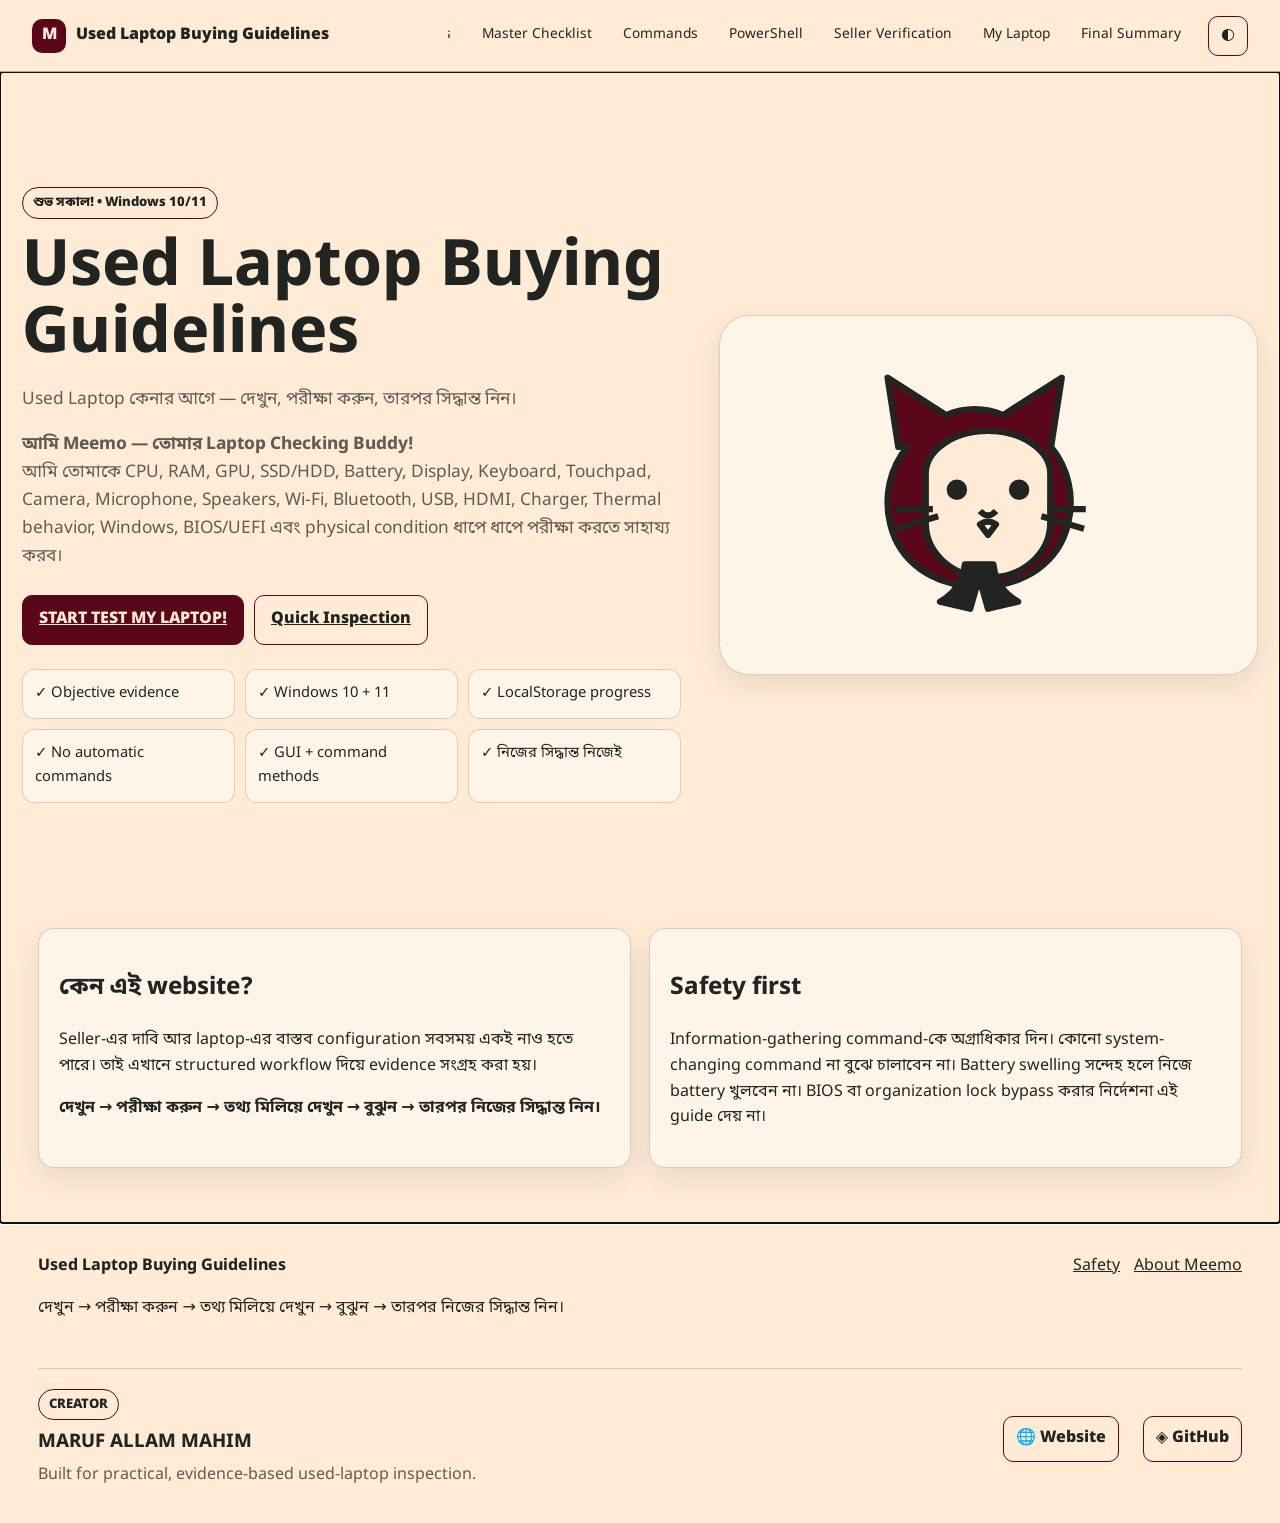
==== index.html @ d4f8007f "Add files via upload" ====
<!doctype html>
<html lang="bn">
<head>
  <meta charset="utf-8">
  <meta name="viewport" content="width=device-width, initial-scale=1, viewport-fit=cover">
  <meta name="theme-color" content="#5A0719">
  <title>Used Laptop Buying Guidelines | Windows 10/11 Inspection Guide</title>
  <meta name="description" content="A complete interactive Windows 10/11 used laptop inspection checklist covering CPU, RAM, SSD, battery, display, keyboard, ports, BIOS, Windows health, thermal behavior and more.">
  <meta property="og:title" content="Used Laptop Buying Guidelines">
  <meta property="og:description" content="Interactive Windows 10/11 laptop inspection assistant with Meemo.">
  <meta property="og:type" content="website">
  <link rel="preconnect" href="https://fonts.googleapis.com">
  <link rel="preconnect" href="https://fonts.gstatic.com" crossorigin>
  <link href="https://fonts.googleapis.com/css2?family=Noto+Sans+Bengali:wght@400;500;600;700;800&display=swap" rel="stylesheet">
  <style>

:root{--cream:#FFEBD6;--black:#222421;--burgundy:#5A0719;--cream-soft:#fff4e8;--ink-muted:rgba(34,36,33,.72);--line:rgba(34,36,33,.18);--shadow:0 12px 34px rgba(34,36,33,.10);--radius:18px;--radius-sm:12px;--space:clamp(12px,2vw,24px);--mono:"Cascadia Mono","SFMono-Regular",Consolas,monospace}*{box-sizing:border-box}html{scroll-behavior:smooth}body{margin:0;background:var(--cream);color:var(--black);font-family:"Noto Sans Bengali","Nirmala UI","Segoe UI",sans-serif;line-height:1.62}body.dark{--cream:#222421;--black:#FFEBD6;--cream-soft:#292b28;--ink-muted:rgba(255,235,214,.72);--line:rgba(255,235,214,.20);--shadow:0 12px 34px rgba(0,0,0,.28)}a{color:inherit}.site-header{position:sticky;top:0;z-index:20;display:flex;align-items:center;gap:20px;min-height:68px;padding:10px 22px;background:color-mix(in srgb,var(--cream) 94%,transparent);border-bottom:1px solid var(--line);backdrop-filter:blur(10px)}.brand{display:flex;align-items:center;gap:10px;text-decoration:none;font-weight:900;white-space:nowrap}.brand-mark{display:grid;place-items:center;width:34px;height:34px;border-radius:10px;background:var(--burgundy);color:var(--cream);font-weight:900}.desktop-nav{display:flex;gap:13px;align-items:center;overflow:auto;margin-left:auto}.desktop-nav a,.mobile-nav a{font-size:.86rem;text-decoration:none;padding:7px 9px;border-radius:9px}.desktop-nav a:hover,.mobile-nav a:hover{background:var(--cream-soft)}.header-actions{display:flex;gap:8px}.icon-btn,.btn,.status-btn{font:inherit;border:1px solid var(--burgundy);background:transparent;color:var(--black);border-radius:10px;cursor:pointer}.icon-btn{width:40px;height:40px}.btn{padding:11px 16px;font-weight:800}.btn.primary{background:var(--burgundy);color:var(--cream)}.btn.ghost{border-color:var(--line)}.btn.danger{border-color:var(--burgundy)}.mobile-only{display:none}.mobile-nav{position:fixed;top:68px;right:12px;z-index:19;width:min(310px,calc(100vw - 24px));padding:12px;background:var(--cream);border:1px solid var(--line);box-shadow:var(--shadow);border-radius:14px}.mobile-nav a{display:block}.hero{max-width:1200px;margin:auto;padding:70px 22px 45px;display:grid;grid-template-columns:1.15fr .85fr;gap:38px;align-items:center}.eyebrow{display:inline-block;border:1px solid var(--burgundy);border-radius:999px;padding:4px 10px;font-size:.82rem;font-weight:800}.hero h1{font-size:clamp(2.2rem,5vw,4.5rem);line-height:1.05;margin:16px 0}.hero p{font-size:1.08rem;color:var(--ink-muted);max-width:720px}.hero-actions{display:flex;flex-wrap:wrap;gap:10px;margin:24px 0}.feature-grid{display:grid;grid-template-columns:repeat(3,1fr);gap:10px;margin-top:24px}.feature{border:1px solid var(--line);padding:12px;border-radius:12px;background:var(--cream-soft);font-size:.92rem}.meemo-stage{min-height:360px;display:grid;place-items:center;border:1px solid var(--line);border-radius:30px;background:var(--cream-soft);box-shadow:var(--shadow);position:relative;overflow:hidden}.meemo-stage .meemo-wrap{width:min(320px,80%)}.page{max-width:1200px;margin:auto;padding:28px 22px 55px}.section-head{display:flex;justify-content:space-between;align-items:end;gap:16px;margin:25px 0 18px}.section-head h2{margin:0;font-size:clamp(1.6rem,3vw,2.4rem)}.muted{color:var(--ink-muted)}.panel{background:var(--cream-soft);border:1px solid var(--line);border-radius:var(--radius);padding:20px;box-shadow:var(--shadow)}.grid-2{display:grid;grid-template-columns:1fr 1fr;gap:18px}.grid-3{display:grid;grid-template-columns:repeat(3,1fr);gap:14px}.stat-grid{display:grid;grid-template-columns:repeat(5,1fr);gap:10px}.stat{border:1px solid var(--line);border-radius:14px;padding:13px;background:var(--cream-soft)}.stat strong{display:block;font-size:1.35rem}.progress{height:11px;border:1px solid var(--burgundy);border-radius:99px;overflow:hidden}.progress>span{display:block;height:100%;background:var(--burgundy);width:0;transition:width .25s}.toolbar{display:flex;flex-wrap:wrap;gap:10px;align-items:center}.search{flex:1;min-width:220px;padding:11px 13px;border:1px solid var(--line);border-radius:10px;background:var(--cream);color:var(--black);font:inherit}.select{padding:10px;border:1px solid var(--line);border-radius:10px;background:var(--cream);color:var(--black);font:inherit}.category{margin:18px 0;border:1px solid var(--line);border-radius:var(--radius);overflow:hidden;background:var(--cream-soft)}.category>summary{cursor:pointer;padding:17px 20px;font-weight:900;font-size:1.15rem}.test-list{display:grid;gap:12px;padding:0 12px 12px}.test-card{border:1px solid var(--line);border-radius:14px;background:var(--cream);padding:18px}.test-card h3{margin:5px 0 7px}.test-meta{display:flex;flex-wrap:wrap;gap:7px;font-size:.78rem}.pill{border:1px solid var(--line);border-radius:999px;padding:3px 8px}.why{font-weight:700}.meemo-line{display:flex;gap:12px;align-items:flex-start;border-left:4px solid var(--burgundy);padding:10px 13px;background:var(--cream-soft);border-radius:0 12px 12px 0}.meemo-mini{width:62px;flex:0 0 62px}.step-grid{display:grid;grid-template-columns:1fr 1fr;gap:12px;margin-top:14px}.subpanel{border:1px solid var(--line);border-radius:12px;padding:14px}.subpanel h4{margin:0 0 7px}.steps{padding-left:22px}.code-wrap{position:relative}.code{font-family:var(--mono);white-space:pre-wrap;overflow:auto;background:var(--black);color:var(--cream);padding:15px;border-radius:10px;min-height:45px}.copy-btn{position:absolute;right:8px;top:8px;background:var(--cream);color:var(--black);border:0;border-radius:8px;padding:6px 9px;cursor:pointer;font-weight:800}.status-row{display:flex;flex-wrap:wrap;gap:7px;margin-top:13px}.status-btn{padding:8px 10px;border-color:var(--line)}.status-btn.active{background:var(--burgundy);color:var(--cream);border-color:var(--burgundy)}.notes{width:100%;min-height:72px;margin-top:10px;padding:10px;border:1px solid var(--line);border-radius:10px;background:var(--cream);color:var(--black);font:inherit}.card-footer{display:flex;justify-content:space-between;gap:10px;align-items:center;margin-top:12px}.alert{padding:12px;border-left:4px solid var(--burgundy);background:var(--cream-soft);border-radius:8px}.command-list{display:grid;gap:14px}.command-card{position:relative}.table-wrap{overflow:auto}.claim-table{width:100%;border-collapse:collapse}.claim-table th,.claim-table td{border:1px solid var(--line);padding:9px;text-align:left}.claim-table input{width:100%;padding:8px;border:1px solid var(--line);border-radius:8px;background:var(--cream);color:var(--black);font:inherit}.timer{font-family:var(--mono);font-size:clamp(2rem,6vw,4rem);font-weight:900;text-align:center}.quick-steps{display:grid;grid-template-columns:repeat(4,1fr);gap:10px}.quick-step{border:1px solid var(--line);border-radius:12px;padding:12px}.summary-grid{display:grid;grid-template-columns:repeat(4,1fr);gap:10px}.status-box{border:1px solid var(--line);border-radius:12px;padding:12px}.report{display:none}.site-footer{border-top:1px solid var(--line);padding:25px 22px;display:flex;justify-content:space-between;gap:20px;max-width:1200px;margin:auto}.site-footer a{margin-left:14px}.sr-only{position:absolute;width:1px;height:1px;padding:0;margin:-1px;overflow:hidden;clip:rect(0,0,0,0);white-space:nowrap;border:0}dialog{background:var(--cream);color:var(--black);border:1px solid var(--line);border-radius:16px;padding:20px;max-width:420px}dialog::backdrop{background:rgba(34,36,33,.5)}@media(prefers-reduced-motion:reduce){*{scroll-behavior:auto!important;animation:none!important;transition:none!important}}

.meemo-stage img{display:block;width:100%;animation:meemo-float 3.6s ease-in-out infinite}@keyframes meemo-float{0%,100%{transform:translateY(0)}50%{transform:translateY(-7px)}}.meemo-stage:focus-within img{animation:meemo-pulse .8s ease-in-out infinite alternate}@keyframes meemo-pulse{from{transform:scale(1)}to{transform:scale(1.035)}}


/* ===== merged responsive.css ===== */
@media(max-width:1050px){.desktop-nav{display:none}.mobile-only{display:block}.hero{grid-template-columns:1fr}.stat-grid{grid-template-columns:repeat(3,1fr)}.summary-grid{grid-template-columns:repeat(2,1fr)}}
@media(max-width:760px){.site-header{padding:9px 12px}.brand span:last-child{max-width:190px;white-space:normal;line-height:1.15}.hero{padding:42px 14px 28px}.page{padding:18px 14px 40px}.feature-grid,.grid-2,.grid-3,.step-grid{grid-template-columns:1fr}.stat-grid{grid-template-columns:repeat(2,1fr)}.quick-steps{grid-template-columns:1fr 1fr}.section-head{align-items:flex-start;flex-direction:column}.card-footer{align-items:stretch;flex-direction:column}.btn{min-height:44px}.test-card{padding:14px}.meemo-stage{min-height:280px}.site-footer{padding:20px 14px;flex-direction:column}.site-footer a{margin-left:0;margin-right:14px}.hero h1{font-size:2.35rem}}
@media(max-width:430px){.stat-grid,.summary-grid,.quick-steps{grid-template-columns:1fr}.hero-actions .btn{width:100%}.toolbar{align-items:stretch}.search{min-width:100%}}
@media print{.site-header,.mobile-nav,.hero-actions,.toolbar,.status-row,.notes,.site-footer,.copy-btn,.btn{display:none!important}.page{max-width:none;padding:0}.panel,.test-card{box-shadow:none}.report{display:block}}


/* Robustness additions — palette remains Cream / Black / Burgundy only */
:root{
  --cream:#FFEBD6;
  --black:#222421;
  --burgundy:#5A0719;
  --border:rgba(34,36,33,.18);
  --surface:var(--cream);
  --text:var(--black);
  --muted:rgba(34,36,33,.70);
  --shadow:0 10px 30px rgba(34,36,33,.10);
  --radius:16px;
}
body.dark{
  --surface:#222421;
  --text:#FFEBD6;
  --muted:rgba(255,235,214,.72);
  --border:rgba(255,235,214,.18);
  --shadow:0 10px 30px rgba(0,0,0,.30);
}
html{scroll-behavior:smooth}
body{font-family:"Noto Sans Bengali","Noto Sans",system-ui,sans-serif}
code,pre,.code{font-family:"JetBrains Mono","Cascadia Code","Consolas",monospace}
button,a,input,select,textarea{font:inherit}
button,a{touch-action:manipulation}
button:focus-visible,a:focus-visible,input:focus-visible,select:focus-visible,textarea:focus-visible{
  outline:3px solid var(--burgundy);outline-offset:2px;
}
.code{white-space:pre-wrap;overflow:auto}
.code-wrap{position:relative}
.copy-btn{min-height:40px}
.test-card .meemo-line img,.meemo-mini img{max-width:84px;height:auto}
@media (prefers-reduced-motion:reduce){
  *,*::before,*::after{animation-duration:.01ms!important;animation-iteration-count:1!important;scroll-behavior:auto!important;transition-duration:.01ms!important}
}
@media print{
  .site-header,.mobile-nav,.hero-actions,.toolbar,.status-row,.copy-btn,.next-test,.site-footer,#themeBtn,#menuBtn{display:none!important}
  body,body.dark{background:#fff!important;color:#000!important}
  .page,.panel,.test-card{box-shadow:none!important;border-color:#777!important}
}



/* ===== Final UX / desktop hardening ===== */
:root{
  --content-max:1320px;
  --header-h:72px;
}
.site-header{
  min-height:var(--header-h);
  width:100%;
  padding:10px clamp(14px,2.5vw,34px);
  gap:clamp(10px,1.4vw,24px);
  position:sticky;
  top:0;
  z-index:1000;
  isolation:isolate;
}
.site-header::after{
  content:"";
  position:absolute;
  left:0;right:0;bottom:-1px;height:1px;
  background:var(--line);
  pointer-events:none;
}
.brand{flex:0 0 auto}
.header-actions{flex:0 0 auto}
.desktop-nav{
  flex:1 1 auto;
  min-width:0;
  justify-content:flex-end;
  scrollbar-width:none;
  overscroll-behavior-inline:contain;
}
.desktop-nav::-webkit-scrollbar{display:none}
.desktop-nav a{white-space:nowrap}
.hero,.page,.site-footer{max-width:var(--content-max)}
.hero{min-height:calc(100vh - var(--header-h));padding-top:clamp(46px,7vh,90px)}
.page{padding-left:clamp(18px,3vw,38px);padding-right:clamp(18px,3vw,38px)}
.meemo-stage .meemo-wrap{animation:meemo-float-js 4.2s ease-in-out infinite}
.meemo-stage img,.meemo-mini img{display:block;max-width:100%}
@keyframes meemo-float-js{0%,100%{transform:translate3d(0,0,0)}50%{transform:translate3d(0,-8px,0)}}
.js-reveal{
  opacity:0;
  transform:translate3d(0,14px,0);
  transition:opacity .42s ease,transform .42s ease;
  transition-delay:var(--reveal-delay,0ms);
}
.js-reveal.is-visible{opacity:1;transform:none}
.route-enter{animation:route-enter .34s ease both}
@keyframes route-enter{from{opacity:.35;transform:translateY(8px)}to{opacity:1;transform:none}}
.btn,.icon-btn,.status-btn,.copy-btn,.desktop-nav a,.mobile-nav a{
  transition:transform .18s ease,background-color .18s ease,border-color .18s ease,opacity .18s ease;
}
.btn:hover,.icon-btn:hover,.status-btn:hover,.copy-btn:hover{transform:translateY(-1px)}
.btn:active,.icon-btn:active,.status-btn:active,.copy-btn:active{transform:translateY(0) scale(.98)}
.is-feedback{animation:feedback-pop .28s ease}
@keyframes feedback-pop{50%{transform:scale(1.06)}}
.focus-pulse{animation:focus-pulse .9s ease}
@keyframes focus-pulse{0%,100%{box-shadow:var(--shadow)}50%{box-shadow:0 0 0 4px var(--burgundy),var(--shadow)}}
.progress>span{transition:width .7s cubic-bezier(.22,1,.36,1)}
.test-card[hidden],.category[hidden]{display:none!important}
.category>summary{position:sticky;top:var(--header-h);z-index:5;background:var(--cream-soft)}
.code{font-size:.9rem;line-height:1.5}
.copy-btn{z-index:2}
.site-footer{
  width:100%;
  padding:30px clamp(18px,3vw,38px) 34px;
  flex-wrap:wrap;
}
.creator-card{
  width:100%;
  margin-top:10px;
  padding-top:20px;
  border-top:1px solid var(--line);
  display:flex;
  justify-content:space-between;
  align-items:center;
  gap:18px;
  flex-wrap:wrap;
}
.creator-links{display:flex;gap:10px;flex-wrap:wrap}
.creator-links a{
  display:inline-flex;
  align-items:center;
  gap:7px;
  padding:9px 12px;
  border:1px solid var(--burgundy);
  border-radius:10px;
  text-decoration:none;
  font-weight:800;
}
@media (min-width:1051px){
  .desktop-nav{max-width:min(820px,58vw)}
  .hero{grid-template-columns:minmax(0,1.1fr) minmax(360px,.9fr)}
  .test-list{padding:0 18px 18px}
  .test-card{padding:22px}
}
@media (max-width:1050px){
  .desktop-nav{display:none}
  .mobile-only{display:block}
}
@media (max-width:760px){
  .site-header{min-height:64px}
  .mobile-nav{top:64px}
  .category>summary{position:static}
  .creator-card{align-items:flex-start}
}
@media (prefers-reduced-motion:reduce){
  .meemo-stage .meemo-wrap,.js-reveal,.route-enter,.is-feedback,.focus-pulse{animation:none!important;transition:none!important}
}

</style>
</head>
<body>
  <header class="site-header">
    <a class="brand" href="#home" data-route="home" aria-label="Used Laptop Buying Guidelines home">
      <span class="brand-mark">M</span><span>Used Laptop Buying Guidelines</span>
    </a>
    <nav class="desktop-nav" aria-label="Primary navigation">
      <a href="#home">Home</a><a href="#dashboard">Dashboard</a><a href="#quick">Quick Inspection</a>
      <a href="#tests">All Tests</a><a href="#checklist">Master Checklist</a><a href="#commands">Commands</a><a href="#powershell">PowerShell</a>
      <a href="#seller">Seller Verification</a><a href="#current">My Laptop</a><a href="#summary">Final Summary</a>
    </nav>
    <div class="header-actions">
      <button id="themeBtn" class="icon-btn" type="button" aria-label="Change theme" title="Theme">◐</button>
      <button id="menuBtn" class="icon-btn mobile-only" type="button" aria-label="Open menu">☰</button>
    </div>
  </header>

  <div id="mobileNav" class="mobile-nav" hidden>
    <a href="#home">Home</a><a href="#dashboard">Dashboard</a><a href="#quick">Quick Inspection</a>
    <a href="#tests">All Tests</a><a href="#checklist">Master Checklist</a><a href="#commands">Master Commands</a><a href="#powershell">PowerShell</a>
    <a href="#seller">Seller Verification</a><a href="#current">My Laptop</a><a href="#summary">Final Summary</a>
    <a href="#safety">Safety</a><a href="#about">About Meemo</a>
  </div>

  <main id="app" tabindex="-1" aria-live="polite"></main>

  <footer class="site-footer">
    <div><strong>Used Laptop Buying Guidelines</strong>
      <p>দেখুন → পরীক্ষা করুন → তথ্য মিলিয়ে দেখুন → বুঝুন → তারপর নিজের সিদ্ধান্ত নিন।</p>
    </div>
    <div><a href="#safety">Safety</a><a href="#about">About Meemo</a></div>
  
    <div class="creator-card">
      <div>
        <div class="eyebrow">CREATOR</div>
        <h3 style="margin:8px 0 4px">MARUF ALLAM MAHIM</h3>
        <p class="muted" style="margin:0">Built for practical, evidence-based used-laptop inspection.</p>
      </div>
      <div class="creator-links" aria-label="Creator links">
        <a href="https://usedlaptopbuyingguidelines.github.io/" target="_blank" rel="noopener noreferrer">🌐 Website</a>
        <a href="https://github.com/marufallammahim" target="_blank" rel="noopener noreferrer">◈ GitHub</a>
      </div>
    </div>

  </footer>

  <script>

/* Used Laptop Buying Guidelines — single-file JavaScript application.
   Deliberately uses classic JavaScript (not ES modules) so index.html can be opened
   directly from a local file:// URL and deployed unchanged to GitHub Pages.
*/
(function(){
'use strict';

const T=(id,title,sectionKey,purpose,gui,steps,command,where,expected,interpretation,warnings=[],platform='Windows 10/11',next='পরের test-এ যাও।',admin=false)=>({id,title,sectionKey,purpose,gui,steps,command,where,expected,interpretation,warnings,platform,next,admin});
const inspectionSections=[
{id:'identity',title:'Part 1 — Laptop Identity & Configuration',tests:[
T('system-info','System Information','identity','(মেশিনের model, BIOS এবং মূল configuration seller-এর তথ্যের সঙ্গে মিলিয়ে দেখার জন্য)','Start → Search → System Information → System Information খুলুন',['System Manufacturer, System Model, System Type, Processor, BIOS Version/Date, Installed Physical Memory, BaseBoard Manufacturer/Product/Version খুঁজুন।'],'msinfo32','Command Prompt / Run','উল্লিখিত system ও baseboard fields দেখা যাবে।','এগুলো seller-এর specification, invoice ও laptop label-এর সঙ্গে মিলিয়ে দেখুন।',['Model বা serial তথ্য অমিল হলে কারণ যাচাই করুন।']),
T('cpu-info','CPU Information','cpu','(আসল processor model, cores ও logical processors যাচাই করার জন্য)','Task Manager → Performance → CPU; অথবা System Information',['CPU Name, Manufacturer, Number of Cores এবং Logical Processors নোট করুন।'],'Get-CimInstance Win32_Processor | Select-Object Name,Manufacturer,NumberOfCores,NumberOfLogicalProcessors,MaxClockSpeed','PowerShell','CPU-এর নাম ও core/thread তথ্য আসবে।','Seller-এর CPU claim-এর সঙ্গে exact model মিলিয়ে দেখুন।',[]),
T('cpu-load','CPU Load / Performance Observation','cpu','(idle ও workload-এ CPU অস্বাভাবিক আচরণ করছে কি না দেখতে)','Task Manager → Performance → CPU',['5–10 মিনিট স্বাভাবিক idle অবস্থায় usage, clock ও responsiveness দেখুন; তারপর browser/file operation দিয়ে আচরণ দেখুন।'],'','Task Manager','Idle ও light-use-এ usage/clock পরিবর্তন হবে; fixed universal value নেই।','Background update/app usage-এর কারণে load বদলাতে পারে—একটি snapshot দিয়ে সিদ্ধান্ত নেবেন না।',['দীর্ঘক্ষণ অস্বাভাবিক 100% load, severe stutter বা unexpected shutdown নোট করুন।'])]},
{id:'gpu',title:'Part 2 — GPU',tests:[
T('gpu-info','GPU Information','gpu','(GPU model, driver ও DirectX তথ্য যাচাই করার জন্য)','Task Manager → Performance → GPU; Device Manager → Display adapters; Run → dxdiag',['GPU model, driver এবং available memory-related fields দেখুন।'],'dxdiag','Run / Command Prompt','DirectX Diagnostic Tool খুলবে।','GPU model/driver seller claim-এর সঙ্গে মিলিয়ে দেখুন।',['Device Manager warning icon বা driver error থাকলে আলাদা করে পরীক্ষা করুন।']),
T('gpu-stress','GPU Stress / Load Test','gpu','(বাস্তব load-এ GPU stability ও visual behavior পর্যবেক্ষণের জন্য)','Task Manager → Performance → GPU; নিরাপদ graphical workload যেমন browser 3D demo বা আপনার পরিচিত application',['GPU usage, clock এবং display stability দেখুন; artifact, driver crash, black screen বা restart আছে কি না নোট করুন।'],'','Task Manager / পরিচিত application','Load অনুযায়ী GPU usage বাড়বে; temperature/clock model ও workload অনুযায়ী পরিবর্তিত হবে।','একটি universal temperature pass/fail threshold নেই। দীর্ঘমেয়াদি stability এবং symptoms বেশি গুরুত্বপূর্ণ।',['Artifact, black screen, driver crash বা restart হলে আরও inspection দরকার।'])]},
{id:'ram',title:'Part 3 — RAM',tests:[
T('ram-info','RAM Capacity / Speed','ram','(RAM-এর capacity, speed, module location ও configured clock যাচাই করার জন্য)','Task Manager → Performance → Memory',['Capacity, speed, slots used এবং form factor যেখানে দেখায় নোট করুন।'],'Get-CimInstance Win32_PhysicalMemory | Select-Object Manufacturer,PartNumber,Capacity,Speed,ConfiguredClockSpeed,DeviceLocator','PowerShell','প্রতি memory module-এর manufacturer/part/size/speed/location তথ্য আসবে।','Total RAM seller claim-এর সঙ্গে মিলিয়ে দেখুন; speed platform-এর supported behavior অনুযায়ী বুঝুন.',[]),
T('ram-error','RAM Error Test','ram','(memory error আছে কি না শনাক্ত করার জন্য)','Start → Search → Windows Memory Diagnostic → Restart now and check for problems',['আগে unsaved work save করুন, তারপর diagnostic চালান এবং result নোট করুন।'],'mdsched.exe','Run / Start Search','Windows Memory Diagnostic restart-এর পর memory পরীক্ষা করবে।','Error report হলে RAM/module/slot নিয়ে আরও diagnosis প্রয়োজন।',['Memory error পাওয়া গুরুত্বপূর্ণ warning।'],'Windows 10/11', 'Advanced test হিসেবে MemTest86 ব্যবহার করা যেতে পারে।'),
T('ram-upgrade','RAM Upgradeability','ram','(ভবিষ্যতে RAM বাড়ানো যাবে কি না জানার জন্য)','Task Manager slots information + exact model/service manual/specification যাচাই করুন',['Soldered RAM, available slots এবং maximum supported capacity নিশ্চিত করুন।'],'','Manufacturer documentation / service manual','Exact model-এর supported RAM configuration পাওয়া উচিত।','শুধু current RAM দেখে upgrade compatibility অনুমান করবেন না।',['No free slot বা soldered-only configuration থাকলে upgrade সীমিত হতে পারে।'])]},
{id:'storage',title:'Part 4 — SSD / HDD',tests:[
T('storage-info','Storage Information','storage','(disk model, capacity, bus ও health fields যাচাই করার জন্য)','Settings → System → Storage; Task Manager → Performance → Disk',['Disk model, capacity ও interface/bus information মিলিয়ে দেখুন।'],'Get-Disk | Format-Table Number,FriendlyName,SerialNumber,BusType,HealthStatus,OperationalStatus,Size','PowerShell','Disk number, model, serial, bus, health, operational status ও size দেখা যাবে।','Seller-এর SSD/HDD claim-এর সঙ্গে exact device মিলিয়ে দেখুন।',[]),
T('physical-disk','Physical Disk Health','storage','(Windows-এর basic disk health status দেখার জন্য)','PowerShell / Computer Management → Disk Management',['HealthStatus ও OperationalStatus দেখুন।'],'Get-PhysicalDisk | Format-Table FriendlyName,MediaType,BusType,HealthStatus,OperationalStatus,Size','PowerShell','Physical disk health/status fields আসবে।','Windows basic health complete SMART analysis নয়।',['Warning বা unhealthy status হলে advanced inspection করুন।']),
T('smart','SSD/HDD SMART','storage','(drive-এর deeper SMART attributes ও warning দেখার জন্য)','Advanced: CrystalDiskInfo-এর মতো reputable tool ব্যবহার করে SMART attributes পড়ুন।',['Power-on hours, health indicators, reallocated/uncorrectable indicators যেখানে applicable এবং temperature দেখুন।'],'','Third-party diagnostic tool','Drive-specific SMART attributes দেখা যাবে; field names device অনুযায়ী বদলাতে পারে।','SMART data একটি useful evidence source, complete hardware certification নয়।',['Critical SMART warning বা rapidly worsening indicators হলে আরও inspection দরকার।']),
T('ssd-speed','SSD Speed','storage','(storage performance অস্বাভাবিক কি না যাচাই করার জন্য)','Advanced: CrystalDiskMark বা আপনার পরিচিত non-destructive benchmark; গুরুত্বপূর্ণ data থাকলে সতর্ক থাকুন।',['Read/write results record করুন এবং একই drive/interface class-এর expected specification-এর সঙ্গে তুলনা করুন।'],'','Third-party benchmark','Benchmark read/write figures দেখাবে।','Benchmark result workload, thermal state, free space ও interface-এর উপর নির্ভর করে।',['Severe slowdown, errors বা crashes হলে cause যাচাই করুন।'])]},
{id:'display',title:'Part 5 — Display',tests:[
T('display-mode','Resolution / Refresh Rate','display','(panel-এর configured resolution ও refresh rate যাচাই করার জন্য)','Settings → System → Display → Advanced display',['Resolution, refresh rate এবং display identity দেখুন।'],'','Settings','Current display mode দেখা যাবে।','Seller claim ও panel specification-এর সঙ্গে মিলিয়ে দেখুন।',[]),
T('dead-pixel','Dead Pixel Test','display','(dead/stuck pixel ও uneven display area শনাক্ত করার জন্য)','Browser-এ full-screen white, black, red, green, blue test pages দেখুন।',['Screen পরিষ্কার করুন; পাঁচটি solid color-এ পুরো panel দেখুন।'],'','Browser','Solid colors-এ pixel-level anomalies চোখে পড়বে।','একটি fixed pixel issue থাকলে location ও appearance নোট করুন; stuck/dead classification নিশ্চিত করতে multiple colors দেখুন।',['Line, cluster, persistent dot বা discoloration নোট করুন।']),
T('screen-angle','Screen Angle Test','display','(hinge movement ও panel viewing-angle behavior যাচাই করার জন্য)','Desktop থেকে বিভিন্ন lid angle-এ screen দেখুন।',['ধীরে lid angle পরিবর্তন করুন এবং image flicker/cut-out আছে কি না দেখুন।'],'','Physical inspection','Normal angle changes-এ image stable থাকা উচিত।','Angle change-এ display cut হলে cable/hinge/panel issue হতে পারে।',['Flicker বা blackout হলে further repair inspection দরকার।']),
T('brightness','Brightness Test','display','(brightness control ও panel uniformity যাচাই করার জন্য)','Settings → System → Display → Brightness; solid colors দেখুন',['Low/medium/high brightness-এ uniformity ও flicker দেখুন।'],'','Settings','Brightness changes should be observable without instability.','Panel type ও auto-brightness behavior অনুযায়ী appearance বদলাতে পারে।',['Persistent flicker, dark patches বা pressure marks নোট করুন।'])]},
{id:'battery',title:'Part 6 — Battery',tests:[
T('battery-report','Battery Report','battery','(battery design capacity ও current full charge capacity-এর evidence পাওয়ার জন্য)','Start → Search → Command Prompt → Run as appropriate; report file তৈরি হওয়ার path দেখুন',['Report খুলে Design Capacity, Full Charge Capacity, Cycle Count when available এবং recent usage দেখুন।'],'powercfg /batteryreport','Command Prompt','Windows একটি battery-report.html তৈরি করবে এবং path জানাবে।','Capacity difference-কে context সহ দেখুন; battery age, cycles ও behavior বিবেচনা করুন।',['Swelling বা physical deformation হলে ব্যবহার বন্ধ করে safety handling করুন।']),
T('battery-real','Real Battery Test','battery','(বাস্তব ব্যবহারে battery drain ও charging behavior পর্যবেক্ষণের জন্য)','Unplug charger; normal browsing/video workload-এ time-stamped battery percentage নোট করুন',['Known workload ব্যবহার করুন; screen brightness ও power mode নোট করুন।'],'','Windows battery indicator / stopwatch','সময় অনুযায়ী battery percentage পরিবর্তন হবে।','একটি short test universal battery-health percentage দেয় না; observed runtime context সহ নোট করুন।',[]),
T('battery-swelling','Battery Swelling','battery','(সুরক্ষা ঝুঁকি হিসেবে battery deformation শনাক্ত করার জন্য)','Body/palmrest/trackpad bulge, uneven bottom cover বা separation visually inspect করুন।',['কোনো swelling সন্দেহ হলে laptop খুলবেন না বা battery চাপ দেবেন না।'],'','Physical inspection','কোনো bulge/separation না থাকাই expected visual condition।','Swelling হলে এটি safety concern; qualified service professional-এর সাহায্য নিন।',['Battery swelling — critical attention'])]},
{id:'charger',title:'Part 7 — Charger & Charging',tests:[
T('charger','Charger','charger','(সঠিক charger rating ও stable charging যাচাই করার জন্য)','Charger label + Windows charging indicator + exact model documentation',['Voltage, current, polarity/connector যেখানে applicable এবং wattage মিলিয়ে দেখুন।'],'','Physical inspection','Charger label-এ rating থাকবে এবং laptop stableভাবে charge করবে।','Watt = Volt × Ampere; exact manufacturer requirement-এর সঙ্গে compare করুন।',['Non-original/underpowered charger বা unstable charging নোট করুন।']),
T('charging-port','Charging Port','charger','(port loose/damaged কি না যাচাই করার জন্য)','Charger plug gently connect করে charging indicator ও connection stability দেখুন',['Plug নাড়াচাড়া করে force করবেন না; normal position-এ charging stable কিনা দেখুন।'],'','Physical inspection','Stable connection থাকা উচিত।','Loose port intermittent charging বা repair need-এর evidence হতে পারে।',['Port heat, looseness, sparks বা intermittent charging হলে সতর্ক হন।'])]},
{id:'input',title:'Part 8 — Keyboard & Touchpad',tests:[
T('keyboard','Keyboard','input','(সব key ও special function কাজ করছে কি না যাচাই করার জন্য)','Browser text field বা keyboard tester; প্রয়োজনীয় function keys system-এ পরীক্ষা করুন',['A-Z, 0-9, Function keys, Enter, Shift, Ctrl, Alt, Tab, Caps Lock, Backspace, Space, Arrow, Delete, Windows, Esc এবং special keys পরীক্ষা করুন।'],'','Browser / Physical inspection','প্রতিটি tested key expected input দেবে।','Backlight/special keys model-specific; exact model documentation দেখুন।',['Multiple dead keys, sticky keys বা liquid residue নোট করুন।']),
T('touchpad','Touchpad','input','(cursor, clicks, scrolling ও gestures যাচাই করার জন্য)','Windows touchpad settings + desktop/browser',['Move, left click, right click, scroll, drag/drop এবং supported gestures পরীক্ষা করুন।'],'','Windows Settings / Physical test','Pointer movement ও clicks stable থাকবে।','Gestures model/driver-dependent; unsupported gesture নিজে defect নয়।',['Erratic cursor, dead zones বা intermittent click নোট করুন।'])]},
{id:'av',title:'Part 9 — Audio / Microphone / Webcam',tests:[
T('speaker','Speaker','av','(speaker distortion ও channel behavior যাচাই করার জন্য)','Settings → System → Sound → Output; পরিচিত audio চালান',['Low/medium/high volume-এ distortion, crackle এবং left/right channel শুনুন।'],'','Windows Sound settings','Audio output শোনা যাবে এবং volume change কাজ করবে।','Source recording quality-ও speaker test-এ প্রভাব ফেলে।',['Persistent crackle, cut-out বা one-channel failure নোট করুন।']),
T('headphone','Headphone Jack','av','(3.5mm audio port কাজ করছে কি না যাচাই করার জন্য)','Headphones connect করে Sound output/input behavior পরীক্ষা করুন',['Plug detect ও audio output যাচাই করুন।'],'','Windows Sound settings','Headphone connection অনুযায়ী output route হবে যেখানে device supports it।','USB/Bluetooth audio আলাদা; 3.5mm jack capability model-specific।',[]),
T('microphone','Microphone','av','(built-in/external microphone recording যাচাই করার জন্য)','Settings → System → Sound → Input অথবা Voice Recorder',['Short recording করুন এবং playback-এ clarity, noise ও drop-out শুনুন।'],'','Windows Sound settings','Input level ও recorded audio দেখা/শোনা যাবে।','Room noise এবং privacy settings ফলাফলে প্রভাব ফেলতে পারে।',['No input, severe static বা intermittent recording নোট করুন।']),
T('webcam','Webcam','av','(camera image, focus ও privacy shutter behavior যাচাই করার জন্য)','Windows Camera app খুলুন',['Preview image, flicker, artifacts ও privacy shutter পরীক্ষা করুন।'],'','Camera app','Camera preview দেখা যাবে।','Privacy shutter থাকলে manually open করতে হবে।',['Black image, severe flicker বা artifact নোট করুন।'])]},
{id:'wireless',title:'Part 10 — Wi-Fi / Bluetooth',tests:[
T('wifi','Wi-Fi','wireless','(Wi-Fi adapter, connection এবং signal information যাচাই করার জন্য)','Settings → Network & Internet → Wi-Fi; known network-এ connect করুন',['SSID, signal এবং connection stability দেখুন।'],'netsh wlan show interfaces','Command Prompt','Interface, state, SSID, radio type এবং signal-related information দেখা যাবে।','Adapter model এবং actual connection performance record করুন।',['Repeated disconnect বা adapter error হলে further inspection দরকার।']),
T('network','Network Adapter','wireless','(network adapter inventory ও IP configuration যাচাই করার জন্য)','Settings → Network & Internet; Device Manager → Network adapters',['Adapter name, status ও IPv4/IPv6 configuration দেখুন।'],'ipconfig /all','Command Prompt','Adapters, MAC-related identifiers, DHCP/DNS এবং IP information দেখা যাবে।','MAC address publicভাবে share না করাই ভালো।',[]),
T('bluetooth','Bluetooth','wireless','(Bluetooth radio ও pairing behavior যাচাই করার জন্য)','Settings → Bluetooth & devices → Add device',['Known Bluetooth device pair করুন; audio/input transfer যেখানে relevant পরীক্ষা করুন।'],'','Windows Settings','Bluetooth device discover/pair হবে যেখানে compatible।','Pairing issue driver, device, privacy বা radio-specific হতে পারে।',['Cannot detect/pair any known device হলে further inspection করুন।'])]},
{id:'ports',title:'Part 11 — Ports',tests:[
T('usb','USB-A / USB-C','ports','(প্রতিটি USB port বাস্তবে data transfer করতে পারে কি না যাচাই করার জন্য)','Known-good USB storage/input device connect করুন',['Device detect, file read এবং ছোট test write করুন; safe eject করুন।'],'','File Explorer / Device Manager','Device detect হবে এবং read/write কাজ করবে।','Port capability generation/model-specific; physical connector alone যথেষ্ট নয়।',['Intermittent disconnect বা one port dead নোট করুন।']),
T('usbc','USB-C Capability','ports','(USB-C-তে data, charging, display বা high-speed feature সত্যিই আছে কি না যাচাই করার জন্য)','Exact model specification/service manual + compatible accessories দিয়ে test করুন',['USB-C connector দেখে feature অনুমান করবেন না; specification cross-check করুন।'],'','Manufacturer specification / physical test','Supported feature অনুযায়ী behavior দেখা যাবে।','USB-C connector does not automatically mean Thunderbolt, USB4, charging or display output।',['Claimed feature না থাকলে seller-এর কাছে exact specification যাচাই করুন।']),
T('hdmi','HDMI / DisplayPort','ports','(external display output যাচাই করার জন্য)','Known-good monitor/TV ও cable ব্যবহার করুন',['Connect, select display mode এবং stable output দেখুন।'],'','Settings → System → Display','External display detect হবে যেখানে port supports it।','Port version/capability model-specific।',[]),
T('sd','SD Card','ports','(SD card reader কাজ করছে কি না যাচাই করার জন্য)','Known-good SD card insert করুন',['Detect, read a file, eject।'],'','File Explorer','Card detect হবে এবং files readable হবে।','Some models have microSD rather than full SD।',[]),
T('ethernet','Ethernet / LAN','ports','(wired network port ও link stability যাচাই করার জন্য)','Known-good Ethernet cable + network/router ব্যবহার করুন',['Connect and confirm adapter/link state; optional ipconfig /all দিয়ে address দেখুন।'],'','Settings / Command Prompt','Ethernet adapter link/connection দেখাবে।','No network access can be caused by upstream network, not necessarily port failure।',[])]},
{id:'motherboard',title:'Part 12 — Motherboard',tests:[
T('baseboard','Baseboard Information','motherboard','(motherboard manufacturer/product/version/serial evidence পাওয়ার জন্য)','System Information → BaseBoard fields',['Manufacturer, Product, Version, SerialNumber নোট করুন।'],'Get-CimInstance Win32_BaseBoard | Select-Object Manufacturer,Product,Version,SerialNumber','PowerShell','Baseboard fields দেখা যাবে।','Exact board data model/service documentation-এর সঙ্গে মিলিয়ে দেখুন।',[]),
T('device-manager','Device Manager','motherboard','(hardware driver/status warnings খুঁজে বের করার জন্য)','Run → Device Manager',['USB controllers, network, Bluetooth, audio, storage, system devices, display adapters এবং Unknown devices expand করুন।'],'devmgmt.msc','Run','Device Manager খুলবে।','Yellow warning/unknown device গুরুত্বপূর্ণ evidence, কিন্তু Device Manager alone motherboard 100% healthy প্রমাণ করে না।',['Unknown device বা repeated error status নোট করুন।']),
T('motherboard-functional','Motherboard Functional Test','motherboard','(major onboard functions একসঙ্গে বাস্তবে কাজ করছে কি না যাচাই করার জন্য)','USB, audio, network, storage, display এবং sleep/wake tests-এর ফল একত্রে দেখুন',['একটি single test নয়—সব functional checks cross-reference করুন।'],'','Combined manual inspection','Multiple onboard functions কাজ করার evidence পাওয়া যাবে।','এই workflow motherboard-এর সম্পূর্ণ health certificate নয়।',[])]},
{id:'bios',title:'Part 13 — BIOS / UEFI',tests:[
T('bios-access','BIOS / UEFI Access','bios','(firmware setup access ও lock state যাচাই করার জন্য)','Restart → manufacturer-specific BIOS/UEFI key; key model-specific documentation-এ যাচাই করুন',['Boot-এর সময় supported BIOS/UEFI key ব্যবহার করুন; universal key ধরে নেবেন না।'],'','BIOS/UEFI','BIOS/UEFI setup খুলবে যদি access available থাকে।','Manufacturer/model অনুযায়ী key ও menu আলাদা হতে পারে।',['Unknown BIOS password/lock থাকলে seller-এর মাধ্যমে resolve করুন; bypass নয়।']),
T('bios-version','BIOS Version','bios','(firmware version/date inventory-এর সঙ্গে মিলানোর জন্য)','PowerShell অথবা System Information',['BIOS version/date note করুন।'],'Get-CimInstance Win32_BIOS | Select-Object Manufacturer,SMBIOSBIOSVersion,ReleaseDate,SerialNumber','PowerShell','Manufacturer, version, release date ও serial-related fields আসবে।','Firmware update history বা latest-ness দাবি করতে exact manufacturer support page দেখুন।',[]),
T('bios-password','BIOS Password','bios','(setup password/lock state seller-এর কাছে পরিষ্কার করার জন্য)','Restart করে BIOS/UEFI access attempt করুন; password prompt হলে seller-কে জিজ্ঞাসা করুন',['Password prompt এলে কোনো bypass চেষ্টা করবেন না।'],'','BIOS/UEFI','Access state জানা যাবে।','Ownership/repair context অনুযায়ী lock resolve করা উচিত।',['BIOS password/lock unresolved থাকলে transaction-এর আগে seller clarification দরকার।'])]},
{id:'thermal',title:'Part 14 — Cooling / Fan',tests:[
T('temps','Temperature Monitoring','thermal','(CPU/GPU/SSD thermal behavior workload-এর সময় পর্যবেক্ষণের জন্য)','Task Manager basic view; optional HWiNFO for detailed sensors',['Idle এবং sustained workload-এ CPU/GPU/SSD temperature, clocks এবং throttling indicators দেখুন।'],'','Task Manager / HWiNFO','Sensors workload অনুযায়ী পরিবর্তিত হবে।','একটি universal temperature limit নেই; CPU/GPU model specifications ও symptoms-এর context দেখুন।',['Thermal throttling, shutdown, severe stutter বা abnormal fan behavior নোট করুন।']),
T('fan','Fan','thermal','(fan noise, cooling response ও abnormal behavior যাচাই করার জন্য)','Light → sustained workload দিন এবং fan response শুনুন; vents visually inspect করুন',['Blocked vents থাকলে নিজে disassemble না করে condition note করুন।'],'','Physical / workload test','Load বাড়লে fan response model অনুযায়ী পরিবর্তিত হতে পারে।','Fan RPM/curve model-specific।', ['Grinding/rattling, no cooling response বা repeated thermal shutdown নোট করুন.'])]},
{id:'physical',title:'Part 15 — Physical Body',tests:[
T('chassis','Chassis','physical','(body condition, repair marks ও structural damage যাচাই করার জন্য)','Visual inspection under good light',['Scratches, dents, cracks, screws, rubber feet, ports, bezel ও palm rest দেখুন।'],'','Physical inspection','Condition visibly documented হবে।','Cosmetic wear আলাদা করে record করুন; cosmetic issue নিজে hardware failure নয়।',[]),
T('hinge','Hinge','physical','(lid hinge stability ও chassis separation যাচাই করার জন্য)','Open/close slowly through normal range',['Uneven resistance, cracking sound, separation বা loose hinge দেখুন।'],'','Physical inspection','Hinge smooth and stable হওয়া উচিত।','Hinge tension model-specific।',['Loose hinge, crack বা chassis separation সতর্কতার বিষয়।']),
T('liquid','Liquid / Corrosion','physical','(liquid damage বা corrosion-এর visual signs শনাক্ত করার জন্য)','Ports, screws, seams, keyboard area ও accessible indicators visually inspect করুন',['Laptop খুলবেন না যদি তা আপনার দক্ষতা/ownership scope-এর বাইরে হয়; visible evidence record করুন।'],'','Physical inspection','Visible corrosion/liquid residue থাকা উচিত নয়।','Internal condition নিশ্চিত করতে qualified inspection লাগতে পারে।',['Corrosion, residue বা liquid indicator evidence নোট করুন।'])]},
{id:'windows',title:'Part 16 — Windows Activation & Security',tests:[
T('activation','Windows Activation','windows','(Windows activation state seller claim ও installed edition-এর সঙ্গে মিলানোর জন্য)','Settings → System → Activation',['Activation status ও edition নোট করুন।'],'slmgr /xpr','Command Prompt','Windows activation expiry/notification dialog দেখাবে।','Genuine activation status-এর evidence হিসেবে multiple sources মিলিয়ে দেখুন।',['Unexpected activation state হলে seller-এর কাছে clarification নিন।']),
T('windows-update','Windows Update','windows','(pending updates ও update state বোঝার জন্য)','Settings → Windows Update',['Check for updates; pending restart/update note করুন।'],'','Settings','Current update state দেখাবে।','Update availability time-sensitive; pending update নিজে hardware defect নয়।',[]),
T('local-users','Local User Accounts','windows','(existing local accounts সম্পর্কে basic inventory দেখার জন্য)','Settings → Accounts; Command Prompt','net user','Command Prompt','Local user names list হবে।','Unknown account থাকলে seller-এর সঙ্গে ownership/privacy context যাচাই করুন।',['Unexpected account থাকলে clarification দরকার।']),
T('admin-accounts','Administrator Accounts','windows','(administrator group membership যাচাই করার জন্য)','Computer Management → Local Users and Groups where available; PowerShell',['Administrators group members record করুন।'],'Get-LocalGroupMember -Group "Administrators"','PowerShell','Administrator group members list হবে।','Windows edition/features অনুযায়ী GUI path কিছুটা ভিন্ন হতে পারে।',['Unknown administrator membership থাকলে seller-এর কাছে explanation নিন।']),
T('organization','Organization Enrollment','windows','(company/school management enrollment আছে কি না যাচাই করার জন্য)','Settings → Accounts → Access work or school; Command Prompt/PowerShell',['Connected organization accounts/status inspect করুন।'],'dsregcmd /status','Command Prompt','Device join/registration state fields দেখা যাবে।','Organization enrollment/management ownership issue হলে seller-এর মাধ্যমে resolve করুন; bypass করবেন না।',['Organization enrollment/management unexpectedly present হলে critical attention।'])]},
{id:'events',title:'Part 17 — Event Viewer',tests:[T('event-log','System Error Log','events','(repeated disk, controller, driver বা shutdown errors-এর evidence দেখতে)','Run → Event Viewer → Windows Logs → System',['Repeated recent errors-এর source, Event ID, date/time এবং frequency note করুন।'],'eventvwr.msc','Run','Event Viewer খুলবে।','একটি isolated old event নিজে hardware failure প্রমাণ করে না; pattern ও recurrence দেখুন।',['Repeated disk/controller/driver errors বা unexpected shutdown pattern নোট করুন।'])]},
{id:'stability',title:'Part 18 — Stability',tests:[
T('cold-boot','Cold Boot','stability','(পূর্ণ shutdown-এর পর clean boot stability যাচাই করার জন্য)','Shut down completely, then power on',['Boot time, errors, display, audio, network ও responsiveness observe করুন।'],'','Power menu','Normal boot sequence expected।','Cold boot এবং restart আলাদা behavior দেখাতে পারে।',['Boot failure, repeated repair screen বা abnormal shutdown নোট করুন।']),
T('restart','Restart','stability','(restart cycle stability যাচাই করার জন্য)','Start → Power → Restart',['Restart complete হওয়া এবং hardware functions ফিরে আসা দেখুন।'],'','Windows','System should restart normally।','One failed restart may need context; repeated failure matters more।',['Repeated restart failure বা crash নোট করুন।']),
T('sleep-wake','Sleep / Wake','stability','(sleep থেকে wake-এর পর display, Wi-Fi, audio ও input recovery যাচাই করার জন্য)','Start → Power → Sleep → wake device',['Display, Wi-Fi, audio, touchpad/keyboard এবং USB state দেখুন।'],'','Windows','Supported sleep state থেকে wake করলে core functions ফিরে আসবে।','Modern Standby behavior model-specific হতে পারে।',['Black screen, lost Wi-Fi/audio বা repeated wake failure নোট করুন।'])]},
{id:'power',title:'Part 19 — Power Diagnostics',tests:[
T('energy','Energy Report','power','(Windows power-management diagnostics থেকে evidence পাওয়ার জন্য)','Admin Command Prompt খুলে report চালান; কাজ শেষে generated HTML report পড়ুন',['Report path খুলে warnings/errors দেখুন।'],'powercfg /energy','Administrator Command Prompt','energy-report.html তৈরি হবে এবং report path দেখাবে।','এটি diagnostic report, health certificate নয়।',[], 'Windows 10/11', 'Power settings/driver warnings context সহ নোট করুন।',true),
T('sleep-states','Supported Sleep States','power','(কোন sleep states firmware/Windows support করে বোঝার জন্য)','Command Prompt খুলে supported states দেখুন',['Available and unavailable sleep states note করুন।'],'powercfg /a','Command Prompt','Supported/unavailable sleep states এবং reasons দেখা যাবে।','Hardware/firmware configuration অনুযায়ী states ভিন্ন হতে পারে।',[])]},
{id:'inventory',title:'Part 20 — Hardware Inventory',tests:[
T('cpu-inventory','CPU Inventory','inventory','(hardware inventory record তৈরি করার জন্য)','PowerShell',['CPU model/core/thread values save করুন।'],'Get-CimInstance Win32_Processor | Select-Object Name,Manufacturer,NumberOfCores,NumberOfLogicalProcessors,MaxClockSpeed','PowerShell','CPU inventory fields দেখা যাবে।','Inventory data seller claim ও system information-এর সঙ্গে cross-check করুন.',[]),
T('ram-inventory','RAM Inventory','inventory','(প্রতিটি memory module-এর record রাখার জন্য)','PowerShell',['Manufacturer, part number, capacity, speed, device locator নোট করুন।'],'Get-CimInstance Win32_PhysicalMemory | Select-Object Manufacturer,PartNumber,Capacity,Speed,ConfiguredClockSpeed,DeviceLocator','PowerShell','Module-level inventory fields দেখা যাবে।','Total capacity যোগ করে cross-check করুন.',[]),
T('bios-inventory','BIOS Inventory','inventory','(firmware identity record রাখার জন্য)','PowerShell',['Manufacturer, SMBIOSBIOSVersion, ReleaseDate, SerialNumber নোট করুন।'],'Get-CimInstance Win32_BIOS | Select-Object Manufacturer,SMBIOSBIOSVersion,ReleaseDate,SerialNumber','PowerShell','BIOS inventory fields দেখা যাবে।','Exact model support documentation-এর সঙ্গে মিলিয়ে দেখুন.',[]),
T('board-inventory','Motherboard Inventory','inventory','(baseboard identity record রাখার জন্য)','PowerShell',['Manufacturer, Product, Version, SerialNumber নোট করুন।'],'Get-CimInstance Win32_BaseBoard | Select-Object Manufacturer,Product,Version,SerialNumber','PowerShell','Baseboard inventory fields দেখা যাবে।','Board information firmware/OS reporting-এর উপর নির্ভর করতে পারে.',[])]},
{id:'upgrade',title:'Part 21 — Upgrade Compatibility',tests:[
T('upgrade-ram','RAM Upgrade','upgrade','(future RAM expansion বাস্তবে সম্ভব কি না যাচাই করার জন্য)','Exact model/service manual + current RAM inventory',['Slot count, soldered memory এবং maximum supported RAM verify করুন।'],'','Manufacturer documentation','Supported configuration জানা যাবে।','Exact model ছাড়া compatibility guess করবেন না।',['No free slot বা soldered-only design হলে expansion সীমিত হতে পারে।']),
T('upgrade-ssd','SSD Upgrade','upgrade','(storage replacement/expansion interface ও physical compatibility যাচাই করার জন্য)','Exact model/service manual + current Disk/Device Manager',['M.2 size/interface, bay availability, maximum supported configuration verify করুন।'],'','Manufacturer documentation','Supported storage configuration জানা যাবে।','M.2 connector-এর shape দেখে NVMe/SATA support ধরে নেবেন না।',['No bay বা unsupported interface হলে upgrade সীমিত।']),
T('upgrade-usbc','USB-C Feature Compatibility','upgrade','(USB-C feature set ভবিষ্যৎ use-case-এর জন্য যথেষ্ট কি না যাচাই করার জন্য)','Exact manufacturer specification/service manual',['Data speed, charging input/output, display Alt Mode, Thunderbolt/USB4 যেখানে applicable verify করুন।'],'','Manufacturer documentation','Exact feature support জানা যাবে।','Connector shape is not feature specification।',[]),
T('upgrade-wireless','Wi-Fi / Bluetooth Upgrade','upgrade','(wireless module replaceable ও compatible কি না যাচাই করার জন্য)','Service manual + current Device Manager inventory',['Module form factor, interface, antenna compatibility এবং OS driver support verify করুন।'],'','Manufacturer documentation','Supported module/upgrade information পাওয়া যাবে।','Regulatory/whitelist constraints may apply to some models।',[])]},
{id:'new',title:'Part 22 — New Laptop',tests:[
T('box-serial','Box / Serial Verification','new','(নতুন laptop-এর box, device এবং documentation একই unit কি না cross-check করার জন্য)','Box label, laptop label/BIOS/Windows information এবং invoice compare করুন',['Serial/model fields carefully compare করুন; publicভাবে serial share করবেন না।'],'','Physical + System Information','Relevant identifiers consistent হওয়া উচিত।','Manufacturing/retail process অনুযায়ী label location varies।',['Mismatch হলে seller explanation চাইুন।']),
T('warranty','Warranty Verification','new','(warranty claim বাস্তব manufacturer record-এর সঙ্গে মিলানোর জন্য)','Manufacturer official warranty lookup যেখানে available',['Model/serial দিয়ে official warranty status verify করুন; screenshot/private serial share করবেন না।'],'','Manufacturer official website','Warranty coverage/term দেখা যেতে পারে।','Warranty database availability varies by manufacturer/region।',['Warranty status mismatch হলে seller-এর কাছে documentation চান।']),
T('factory-config','Factory Configuration','new','(invoice/advertised configuration এবং actual factory configuration মিলানোর জন্য)','Invoice + system inventory + physical labels',['CPU, RAM, SSD, GPU, display model where available cross-check করুন।'],'','Cross-check','Multiple sources aligned হওয়া উচিত।','Upgrades/replacements থাকলে seller should disclose them।',[])]},
{id:'used',title:'Part 23 — Used Laptop',tests:[
T('repair-history','Repair History','used','(আগের repair/replacement সম্পর্কে seller disclosure যাচাই করার জন্য)','Seller interview + invoice/service records where available',['Motherboard, display, battery, SSD, keyboard, liquid damage এবং warranty repair history জিজ্ঞাসা করুন।'],'','Seller / service documentation','Seller-এর documented answer record করুন।','Unverified verbal claim-কে fact হিসেবে treat করবেন না।',['Repair history unknown বা conflicting হলে note করুন।']),
T('parts-mismatch','Parts Mismatch','used','(installed parts advertised specification থেকে বদলেছে কি না বুঝতে)','System inventory + physical labels + seller claim compare করুন',['CPU/RAM/SSD/GPU/display/battery/charger claims side-by-side compare করুন।'],'','Cross-check','Observed and claimed data can be recorded separately।','Mismatch does not automatically prove fraud; ask for reason/documentation।',['Unexplained mismatch = attention item'])]}
];
const quickSequence=[['00–05','Identity',['system-info','cpu-info']],['05–10','Physical',['chassis','hinge','liquid']],['10–15','Display',['display-mode','dead-pixel','screen-angle','brightness']],['15–20','Input / Audio / Camera',['keyboard','touchpad','speaker','microphone','webcam']],['20–25','Ports / Wireless',['usb','usbc','wifi','bluetooth']],['25–30','SSD + Battery',['storage-info','physical-disk','battery-report']],['30–40','CPU / GPU / Temperature',['cpu-load','gpu-info','gpu-stress','temps','fan']],['40–45','BIOS / Windows / Stability',['bios-access','bios-version','bios-password','activation','organization','cold-boot','restart','sleep-wake']]];
const masterCommands=[
['msinfo32','System Information','Run / Start Search','Windows 10/11','System manufacturer/model, BIOS, RAM, baseboard fields.'],['dxdiag','DirectX/GPU diagnostic information','Run / Command Prompt','Windows 10/11','DirectX Diagnostic Tool opens.'],['devmgmt.msc','Device Manager','Run','Windows 10/11','Hardware categories and device status.'],['powercfg /batteryreport','Battery report','Command Prompt','Windows 10/11','Creates battery-report.html.'],['powercfg /energy','Energy report','Administrator Command Prompt','Windows 10/11','Creates energy-report.html; admin may be required.'],['powercfg /a','Supported sleep states','Command Prompt','Windows 10/11','Lists available/unavailable sleep states.'],['ipconfig /all','Network adapter configuration','Command Prompt','Windows 10/11','Adapter/IP/DHCP/DNS information.'],['netsh wlan show interfaces','Wi-Fi interface status','Command Prompt','Windows 10/11','Wi-Fi interface, SSID, radio and signal details.'],['mdsched.exe','Windows Memory Diagnostic','Run / Start Search','Windows 10/11','Schedules memory diagnostic on restart.'],['eventvwr.msc','Event Viewer','Run','Windows 10/11','Windows event logs.'],['slmgr /xpr','Activation expiry/status dialog','Command Prompt','Windows 10/11','Activation status dialog.'],['slmgr /dlv','Detailed licensing information','Command Prompt','Windows 10/11','Detailed license channel/status dialog.'],['net user','Local user list','Command Prompt','Windows 10/11','Local user account names.'],['dsregcmd /status','Device join/registration status','Command Prompt','Windows 10/11','Work/school/Azure AD-related registration fields.']];
const powershellCommands=[
['Get-CimInstance Win32_Processor | Select-Object Name,Manufacturer,NumberOfCores,NumberOfLogicalProcessors,MaxClockSpeed','CPU inventory'],['Get-CimInstance Win32_PhysicalMemory | Select-Object Manufacturer,PartNumber,Capacity,Speed,ConfiguredClockSpeed,DeviceLocator','RAM inventory'],['Get-CimInstance Win32_BIOS | Select-Object Manufacturer,SMBIOSBIOSVersion,ReleaseDate,SerialNumber','BIOS inventory'],['Get-CimInstance Win32_BaseBoard | Select-Object Manufacturer,Product,Version,SerialNumber','Motherboard inventory'],['Get-CimInstance Win32_Battery','Battery WMI information'],['Get-Disk | Format-Table Number,FriendlyName,SerialNumber,BusType,HealthStatus,OperationalStatus,Size','Disk inventory/status'],['Get-PhysicalDisk | Format-Table FriendlyName,MediaType,BusType,HealthStatus,OperationalStatus,Size','Physical disk health/status'],['Get-LocalGroupMember -Group "Administrators"','Administrator group members'],['Get-ComputerInfo','Broad Windows/system inventory']];
const allTests=inspectionSections.flatMap(s=>s.tests.map(t=>({...t,category:s.title})));

const KEY='ulg-meemo-state-v1';
const defaults={theme:'system',statuses:{},notes:{},claims:{},currentTest:null,quickStarted:null,updatedAt:null};
function loadState(){try{return {...defaults,...JSON.parse(localStorage.getItem(KEY)||'{}')}}catch{return {...defaults}}}
function saveState(state){state.updatedAt=new Date().toISOString();try{localStorage.setItem(KEY,JSON.stringify(state))}catch(e){/* localStorage may be restricted for file:// */}}
function resetState(){try{localStorage.removeItem(KEY)}catch(e){} return {...defaults}}
function setTheme(theme){const s=loadState();s.theme=theme;saveState(s)}

const $=(s,root=document)=>root.querySelector(s);
const $$=(s,root=document)=>[...root.querySelectorAll(s)];
function esc(v=''){return String(v).replace(/[&<>"']/g,m=>({'&':'&amp;','<':'&lt;','>':'&gt;','"':'&quot;',"'":'&#039;'}[m]))}
async function copyText(text){try{await navigator.clipboard.writeText(text);return true}catch{const ta=document.createElement('textarea');ta.value=text;ta.style.position='fixed';ta.style.opacity='0';document.body.appendChild(ta);ta.select();let ok=false;try{ok=document.execCommand('copy')}catch{}ta.remove();return ok}}
function greeting(){const h=new Date().getHours();if(h>=5&&h<12)return 'শুভ সকাল!';if(h>=12&&h<18)return 'শুভ বিকেল!';if(h>=18&&h<23)return 'শুভ সন্ধ্যা!';return 'শুভ রাত্রি!'}
function statusLabel(s){return ({checked:'✓ Checked',warning:'⚠ Warning',problem:'! Problem Found',more:'? Need More Inspection',skipped:'— Skipped',none:'Not Checked'})[s||'none']}
function normalize(s){return String(s||'').toLowerCase()}

const meemoMessages={
 identity:'চলো শুরু করি। প্রথমে laptop-এর আসল model ও configuration seller-এর কথার সঙ্গে মিলিয়ে দেখি।',
 cpu:'এবার CPU পরীক্ষা করি। নাম, core এবং logical processor তথ্য নোট করে রাখো।',
 gpu:'GPU-তে এবার model, driver এবং load-এর আচরণ দেখো। কোনো artifact বা crash হলে নোট করো।',
 ram:'RAM-এর capacity ও speed দেখার পাশাপাশি error test এবং upgradeability-ও যাচাই করি।',
 storage:'Storage শুধু capacity নয়—health, interface এবং performance-এর তথ্যও মিলিয়ে দেখব।',
 display:'এখন screen-এর solid colors দেখে pixel, line, flicker এবং brightness-এর সমস্যা খুঁজি।',
 battery:'Battery percentage একা যথেষ্ট নয়। Design Capacity ও Full Charge Capacity-এর তথ্যও দেখি।',
 ports:'প্রতিটি port বাস্তবে device দিয়ে পরীক্ষা করো। USB-C দেখলেই সব feature আছে ধরে নিও না।',
 windows:'Windows activation, update ও organization status দেখে laptop-এর software অবস্থাটা বুঝি।',
 physical:'এখন body, hinge, screws, ports এবং liquid/corrosion-এর চিহ্ন মন দিয়ে দেখো।',
 default:'চলো ধাপে ধাপে এগোই। যা দেখবে, সেটাই নোট করো—অনুমান নয়, evidence সংগ্রহ করাই লক্ষ্য।'
};
function meemoKey(test){const t=(test?.title||'').toLowerCase();for(const k of Object.keys(meemoMessages)){if(t.includes(k))return k}return test?.sectionKey||'default'}
function setMeemoState(el,state='idle'){if(!el)return;el.dataset.state=state}

const MEEMO_SVG_DATA="[data-uri]";
  function meemoSvg(){return `<div class="meemo-mini"><img src="${MEEMO_SVG_DATA}" alt="Meemo cat assistant"></div>`}
function renderTestCard(t,state){const st=state.statuses[t.id]||'none';return `<article class="test-card" data-test-card data-id="${esc(t.id)}" data-search="${esc([t.title,t.purpose,t.category,t.gui,t.command,t.expected,t.interpretation].join(' '))}"><div class="test-meta"><span class="pill">#${esc(t.id)}</span><span class="pill">${esc(t.platform)}</span>${t.admin?'<span class="pill">Admin may be required</span>':''}</div><h3>${esc(t.title)}</h3><p class="why">${esc(t.purpose)}</p><div class="meemo-line">${meemoSvg()}<div><strong>Meemo:</strong> ${esc(t.meemo||'চলো ধাপে ধাপে evidence সংগ্রহ করি।')}</div></div><div class="step-grid"><div class="subpanel"><h4>GUI method</h4><p>${esc(t.gui)}</p><h4>How to run / Where</h4><p>${esc(t.where)}</p><ol class="steps">${t.steps.map(x=>`<li>${esc(x)}</li>`).join('')}</ol></div><div class="subpanel"><h4>Command method</h4>${t.command?`<div class="code-wrap"><pre class="code"><code>${esc(t.command)}</code></pre><button class="copy-btn" type="button" data-copy="${esc(t.command)}">Copy</button></div>`:'<p class="muted">এই test-এর জন্য command দরকার নেই; GUI/physical method ব্যবহার করুন।</p>'}<h4>What to look for</h4><p>${esc(t.expected)}</p></div></div><div class="grid-2" style="margin-top:12px"><div class="subpanel"><h4>✓ স্বাভাবিক / Good result</h4><p>${esc(t.expected)}</p></div><div class="subpanel"><h4>Interpretation</h4><p>${esc(t.interpretation)}</p></div></div>${t.warnings.length?`<div class="alert" style="margin-top:12px"><strong>⚠ সতর্ক:</strong><ul>${t.warnings.map(w=>`<li>${esc(w)}</li>`).join('')}</ul></div>`:''}<p><strong>Next Step:</strong> ${esc(t.next)}</p><div class="status-row" role="group" aria-label="${esc(t.title)} status">${[['checked','✓ Checked'],['warning','⚠ Warning'],['problem','! Problem Found'],['more','? Need More Inspection'],['skipped','— Skipped']].map(([k,l])=>`<button type="button" class="status-btn ${st===k?'active':''}" data-status="${k}" data-test="${esc(t.id)}">${l}</button>`).join('')}</div><label><span class="sr-only">${esc(t.title)} notes</span><textarea class="notes" data-note="${esc(t.id)}" placeholder="My Notes — যেমন: Battery 82%, seller says recently replaced.">${esc(state.notes[t.id]||'')}</textarea></label><div class="card-footer"><span class="pill">Status: ${esc(statusLabel(st))}</span><button class="btn ghost next-test" type="button" data-next="${esc(t.id)}">Mark & Continue →</button></div></article>`}
function renderCommandCard(cmd,idx,ps=false){const [command,purpose,where='PowerShell'] = cmd; const label=ps?purpose:cmd[1];return `<article class="panel command-card"><div class="test-meta"><span class="pill">${ps?'PowerShell':'Command'} #${idx+1}</span><span class="pill">Windows 10/11</span></div><h3>${esc(label)}</h3><p>${ps?'Purpose: '+esc(purpose):'Purpose: '+esc(purpose)}</p><p class="muted">Where: ${esc(where)}</p><div class="code-wrap"><pre class="code"><code>${esc(command)}</code></pre><button class="copy-btn" type="button" data-copy="${esc(command)}">Copy</button></div><p><strong>Expected:</strong> ${esc(ps?'Relevant inventory output appears.':cmd[4])}</p><p><strong>Interpretation:</strong> Information-gathering output; compare it with seller claims and exact model documentation.</p></article>`}

let state=loadState();
allTests.forEach(t=>{t.meemo=meemoMessages[meemoKey(t)]||meemoMessages.default});
const app=$('#app');
const total=allTests.length;
if(total!==70){ console.warn('Inspection database expected 70 tests but found '+total); }
function applyTheme(){document.body.classList.toggle('dark',state.theme==='dark'||(state.theme==='system'&&matchMedia('(prefers-color-scheme: dark)').matches))}
applyTheme();
function counts(){const vals=Object.values(state.statuses);return {checked:vals.filter(x=>x==='checked').length,warning:vals.filter(x=>x==='warning').length,problem:vals.filter(x=>x==='problem').length,more:vals.filter(x=>x==='more').length,skipped:vals.filter(x=>x==='skipped').length,done:vals.filter(x=>x&&x!=='none').length}}
function shell(title,subtitle,body){return `<div class="page"><div class="section-head"><div><div class="eyebrow">MEEEMO • INSPECTION ASSISTANT</div><h2>${esc(title)}</h2><p class="muted">${esc(subtitle)}</p></div></div>${body}</div>`}
function home(){return `<section class="hero" id="home"><div><span class="eyebrow">${esc(greeting())} • Windows 10/11</span><h1>Used Laptop Buying Guidelines</h1><p>Used Laptop কেনার আগে — দেখুন, পরীক্ষা করুন, তারপর সিদ্ধান্ত নিন।</p><p><strong>আমি Meemo — তোমার Laptop Checking Buddy!</strong><br>আমি তোমাকে CPU, RAM, GPU, SSD/HDD, Battery, Display, Keyboard, Touchpad, Camera, Microphone, Speakers, Wi-Fi, Bluetooth, USB, HDMI, Charger, Thermal behavior, Windows, BIOS/UEFI এবং physical condition ধাপে ধাপে পরীক্ষা করতে সাহায্য করব।</p><div class="hero-actions"><a class="btn primary" href="#dashboard">START TEST MY LAPTOP!</a><a class="btn" href="#quick">Quick Inspection</a></div><div class="feature-grid">${['Objective evidence','Windows 10 + 11','LocalStorage progress','No automatic commands','GUI + command methods','নিজের সিদ্ধান্ত নিজেই'].map(x=>`<div class="feature">✓ ${esc(x)}</div>`).join('')}</div></div><div class="meemo-stage"><div class="meemo-wrap"><img src="${MEEMO_SVG_DATA}" alt="Meemo animated cat assistant"></div></div></section><div class="page"><div class="grid-2"><div class="panel"><h2>কেন এই website?</h2><p>Seller-এর দাবি আর laptop-এর বাস্তব configuration সবসময় একই নাও হতে পারে। তাই এখানে structured workflow দিয়ে evidence সংগ্রহ করা হয়।</p><p><strong>দেখুন → পরীক্ষা করুন → তথ্য মিলিয়ে দেখুন → বুঝুন → তারপর নিজের সিদ্ধান্ত নিন।</strong></p></div><div class="panel"><h2>Safety first</h2><p>Information-gathering command-কে অগ্রাধিকার দিন। কোনো system-changing command না বুঝে চালাবেন না। Battery swelling সন্দেহ হলে নিজে battery খুলবেন না। BIOS বা organization lock bypass করার নির্দেশনা এই guide দেয় না।</p></div></div></div>`}
function dashboard(){const c=counts(),pct=Math.round(c.done/total*100);return shell('Inspection Dashboard','Laptop সামনে রেখে step-by-step inspection চালাও।',`<div class="panel"><div class="stat-grid"><div class="stat"><strong>${c.done} / ${total}</strong>Tests Completed</div><div class="stat"><strong>${c.checked}</strong>Checked</div><div class="stat"><strong>${c.warning}</strong>Warnings</div><div class="stat"><strong>${c.problem}</strong>Problems</div><div class="stat"><strong>${c.more+c.skipped}</strong>Need / Skipped</div></div><div class="dashboard-progress" style="margin-top:15px"><div class="progress" aria-label="Inspection progress"><span style="width:${pct}%"></span></div><p class="progress-label"><strong>Inspection Progress: ${pct}%</strong></p></div></div><div class="grid-3" style="margin-top:18px"><a class="panel" href="#tests"><h3>All Tests</h3><p>সব ${total}টি inspection item একসঙ্গে দেখুন।</p></a><a class="panel" href="#quick"><h3>Quick Inspection</h3><p>30–45 মিনিটের focused sequence চালান।</p></a><a class="panel" href="#summary"><h3>Final Summary</h3><p>সংগৃহীত evidence, warning ও অসম্পূর্ণ test দেখুন।</p></a></div><div class="panel" style="margin-top:18px"><h3>Reset Inspection</h3><p>সব status, notes ও seller claims মুছে নতুন inspection শুরু করবে।</p><button class="btn danger" id="resetBtn">Reset Inspection</button></div>`)}
function tests(){return shell('All Tests','Search, filter, expand/collapse করে পুরো inspection database ব্যবহার করুন.',`<div class="panel"><div class="toolbar"><input id="search" class="search" type="search" placeholder="Search: battery, SSD, USB, BIOS, RAM, Wi-Fi…" aria-label="Search tests"><select id="filter" class="select"><option value="all">All</option><option value="none">Not Checked</option><option value="checked">Checked</option><option value="warning">Warning</option><option value="problem">Problem</option><option value="more">Need More Inspection</option><option value="skipped">Skipped</option></select><button class="btn" id="expandAll">Expand All</button><button class="btn" id="collapseAll">Collapse All</button></div></div><div id="testDatabase">${inspectionSections.map(s=>`<details class="category" open><summary>${esc(s.title)} <span class="muted">(${s.tests.length} tests)</span></summary><div class="test-list">${s.tests.map(t=>renderTestCard(t,state)).join('')}</div></details>`).join('')}</div>`)}
function quick(){return shell('30–45 Minute Quick Inspection Mode','Focused sequence — timer is only a guide and never executes any system operation.',`<div class="panel"><div class="timer" id="timer">45:00</div><div class="toolbar" style="justify-content:center"><button class="btn primary" id="startTimer">Start Timer</button><button class="btn" id="pauseTimer">Pause</button><button class="btn" id="resetTimer">Reset</button></div><p class="muted" style="text-align:center">Timer কোনো Windows command বা system operation চালায় না।</p></div><div class="quick-steps" style="margin-top:18px">${quickSequence.map(([time,title,ids])=>{const first=ids[0];return `<div class="quick-step"><strong>${time}</strong><h3>${esc(title)}</h3><p>${ids.map(id=>{const t=allTests.find(x=>x.id===id);return t?`• ${esc(t.title)}`:''}).join('<br>')}</p><button class="btn quick-open" type="button" data-quick-target="${esc(first)}">Open Tests</button></div>`}).join('')}</div><div class="panel" style="margin-top:18px"><h3>Quick-mode principle</h3><p>এটি full inspection-এর replacement নয়। সময় কম হলে highest-value evidence আগে সংগ্রহ করতে সাহায্য করে। গুরুত্বপূর্ণ সন্দেহ থাকলে সংশ্লিষ্ট full test-এ ফিরে যাও।</p></div>`)}
function commands(){return shell('MASTER COMMAND SHEET','Information-gathering Windows commands. JavaScript কখনো command execute করবে না.',`<div class="command-list">${masterCommands.map((x,i)=>renderCommandCard(x,i)).join('')}</div>`)}
function powershell(){return shell('MASTER POWERSHELL SHEET','PowerShell inventory commands — copy করে manually run করুন।',`<div class="command-list">${powershellCommands.map((x,i)=>renderCommandCard(x,i,true)).join('')}</div><div class="panel" style="margin-top:18px"><strong>Note:</strong> Output build, edition ও hardware অনুযায়ী কিছুটা ভিন্ন হতে পারে।</div>`)}
function seller(){const fields=['CPU','RAM','SSD','GPU','Display','Battery','Model','Charger'];return shell('Seller Claim Verification','Seller-এর বক্তব্য এবং observed result পাশাপাশি record করুন। Mismatch automatically fraud প্রমাণ করে না.',`<div class="panel"><div class="table-wrap"><table class="claim-table"><thead><tr><th>Item</th><th>Seller says</th><th>Actual result</th><th>Status</th></tr></thead><tbody>${fields.map(k=>`<tr><td>${k}</td><td><input data-claim="${k}:seller" value="${esc(state.claims[k+':seller']||'')}"></td><td><input data-claim="${k}:actual" value="${esc(state.claims[k+':actual']||'')}"></td><td><select class="select" data-claim-status="${k}">${["Not checked","Matched","Difference found","Needs clarification"].map(v=>`<option ${((state.claims[k+":status"]||"Not checked")===v)?"selected":""}>${v}</option>`).join("")}</select></td></tr>`).join('')}</tbody></table></div><p class="alert" style="margin-top:15px">Seller-এর তথ্য এবং laptop-এর বর্তমান তথ্যের মধ্যে পার্থক্য পাওয়া গেলে কারণটি seller-এর কাছে যাচাই করুন।</p></div>`)}

function currentLaptop(){return shell('Check My Current Laptop','একই inspection system ব্যবহার করে নিজের বর্তমান laptop-এর objective information record করুন।',`<div class="grid-2"><div class="panel"><h3>What this mode records</h3><ul><li>CPU / RAM / GPU / Storage</li><li>Battery and Windows status</li><li>Hardware warnings</li><li>Upgradeability evidence</li><li>Your manual notes</li></ul></div><div class="panel"><h3>How to use</h3><p>All Tests থেকে relevant items complete করুন। কোনো arbitrary overall score বা automatic health verdict দেওয়া হয় না।</p><a class="btn primary" href="#tests">Open All Tests</a></div></div><div class="panel" style="margin-top:18px"><h3>Current laptop checklist</h3><p>Dashboard-এর progress, warnings, problems, skipped items এবং Final Summary ব্যবহার করে নিজের device-এর evidence-based record তৈরি করুন।</p></div>`)}

function summary(){const c=counts();const critical=allTests.filter(t=>state.statuses[t.id]==='problem'||state.statuses[t.id]==='warning');const missing=allTests.filter(t=>!state.statuses[t.id]);return shell('Final Inspection Summary','Collected evidence-এর summary; কোনো purchase verdict নয়.',`<div class="summary-grid"><div class="status-box"><strong>${c.done}</strong><br>Completed</div><div class="status-box"><strong>${c.warning}</strong><br>Warnings</div><div class="status-box"><strong>${c.problem}</strong><br>Problems</div><div class="status-box"><strong>${c.skipped}</strong><br>Skipped</div></div><div class="grid-2" style="margin-top:18px"><div class="panel"><h3>Important attention items</h3>${critical.length?`<ul>${critical.map(t=>`<li><strong>${esc(t.title)}</strong> — ${esc(statusLabel(state.statuses[t.id]))}</li>`).join('')}</ul>`:'<p>এখন পর্যন্ত Warning/Problem status manually mark করা হয়নি।</p>'}</div><div class="panel"><h3>Incomplete tests</h3>${missing.length?`<ul>${missing.slice(0,25).map(t=>`<li>${esc(t.title)}</li>`).join('')}</ul>${missing.length>25?`<p>আরও ${missing.length-25}টি অসম্পূর্ণ।</p>`:''}`:'<p>সব test-এ status দেওয়া হয়েছে।</p>'}</div></div><div class="panel" style="margin-top:18px"><h3>System / Hardware / Verification</h3><p>CPU, RAM, GPU, Storage, Windows, Battery, Display, Keyboard, Touchpad, Camera, Microphone, Speakers, Ports, Wi-Fi, Bluetooth, Charger, Physical condition এবং seller claims-এর evidence এই inspection-এর মাধ্যমে record করা যায়।</p><p><strong>কোনো গুরুত্বপূর্ণ test অসম্পূর্ণ থাকলে সেটি আগে সম্পন্ন করুন। তারপর সংগৃহীত তথ্যের ভিত্তিতে নিজের সিদ্ধান্ত নিন।</strong></p><button class="btn primary" id="printReport">Export Inspection Report</button></div>`)}
function simple(title,body){return shell(title,title==='Safety'?'নিরাপদ, evidence-based inspection workflow.':'Meemo তোমাকে inspect করতে সাহায্য করে—decision তোমার.',`<div class="panel">${body}</div>`)}
function route(){const r=location.hash.replace('#','')||'home';let html=r==='home'?home():r==='dashboard'?dashboard():(r==='tests'||r==='checklist')?tests():r==='quick'?quick():r==='commands'?commands():r==='powershell'?powershell():r==='seller'?seller():r==='current'?currentLaptop():r==='summary'?summary():r==='safety'?simple('Safety',`<h3>Safety Notice</h3><p>কোনো command চালানোর আগে নির্দেশনা পড়ুন। Information-gathering command-কে অগ্রাধিকার দিন। Administrator command-এর ক্ষেত্রে বিশেষ সতর্ক থাকুন। কোনো system-changing command না বুঝে চালাবেন না।</p><p><strong>Battery swelling:</strong> নিজে battery খুলে পরীক্ষা করবেন না।</p><p><strong>BIOS/Organization lock:</strong> seller/authorized support-এর মাধ্যমে resolve করুন; bypass instructions ব্যবহার করবেন না।</p>`):simple('About Meemo',`<div class="meemo-line">${meemoSvg()}<div><h3>আমি Meemo — তোমার Laptop Checking Buddy!</h3><p>আমি friendly inspection guide। আমি evidence সংগ্রহে সাহায্য করি, কিন্তু laptop কিনবে কি না সেই সিদ্ধান্ত আমি নিই না।</p></div></div>`);app.innerHTML=html;app.classList.remove('route-enter');void app.offsetWidth;app.classList.add('route-enter');window.scrollTo({top:0,behavior:'smooth'});bind();if(r==='tests'&&state.currentTest){setTimeout(()=>{const target=document.querySelector(`[data-id="${CSS.escape(state.currentTest)}"]`);if(target){const cat=target.closest('.category');if(cat)cat.open=true;target.scrollIntoView({behavior:'smooth',block:'center'});target.classList.add('focus-pulse');setTimeout(()=>target.classList.remove('focus-pulse'),1000)}},80)}}

function setButtonFeedback(btn, text, ms=1100){
  if(!btn) return;
  const original=btn.dataset.originalText || btn.textContent;
  btn.dataset.originalText=original;
  btn.textContent=text;
  btn.classList.add('is-feedback');
  clearTimeout(btn._feedbackTimer);
  btn._feedbackTimer=setTimeout(()=>{btn.textContent=original;btn.classList.remove('is-feedback')},ms);
}
function smoothReveal(){
  if(window.matchMedia && window.matchMedia('(prefers-reduced-motion: reduce)').matches) return;
  const nodes=$$('.page > *, .hero > *, .category, .panel, .test-card, .quick-step');
  nodes.forEach((el,i)=>{
    el.classList.add('js-reveal');
    el.style.setProperty('--reveal-delay',`${Math.min(i,12)*28}ms`);
  });
  requestAnimationFrame(()=>nodes.forEach(el=>el.classList.add('is-visible')));
}
function focusApp(){
  try{app.focus({preventScroll:true})}catch(e){}
}

function bind(){
  // Delegated handlers are attached to the stable document/app shell, so controls
  // continue working even when the current route re-renders its HTML.
  app.onclick = handleAppClick;
  app.oninput = handleAppInput;
  app.onchange = handleAppChange;
  bindTimer();
  smoothReveal();
  updateDashboardProgress();
  focusApp();
}

async function handleAppClick(e){
  const copy=e.target.closest('[data-copy]');
  if(copy){
    e.preventDefault();
    const ok=await copyText(copy.dataset.copy||'');
    setButtonFeedback(copy,ok?'কপি হয়েছে':'Copy failed',1300);
    return;
  }

  const status=e.target.closest('[data-status]');
  if(status){
    e.preventDefault();
    const id=status.dataset.test;
    state.statuses[id]=status.dataset.status;
    state.currentTest=id;
    saveState(state);
    const card=status.closest('[data-test-card]');
    if(card){
      card.querySelectorAll('[data-status]').forEach(b=>b.classList.toggle('active',b===status));
      const label=card.querySelector('.card-footer .pill');
      if(label) label.textContent='Status: '+statusLabel(status.dataset.status);
    }
    filterTests();
    updateDashboardProgress();
    return;
  }

  const quickOpen=e.target.closest('[data-quick-target]');
  if(quickOpen){
    e.preventDefault();
    state.currentTest=quickOpen.dataset.quickTarget;
    state.quickStarted=new Date().toISOString();
    saveState(state);
    navigateToTest(state.currentTest);
    return;
  }

  const next=e.target.closest('[data-next]');
  if(next){
    e.preventDefault();
    const id=next.dataset.next;
    state.statuses[id]='checked';
    state.currentTest=id;
    saveState(state);
    const i=allTests.findIndex(t=>t.id===id);
    const nextTest=allTests[i+1];
    if(nextTest) navigateToTest(nextTest.id);
    else location.hash='#summary';
    return;
  }

  if(e.target.closest('#expandAll')){
    e.preventDefault();
    $$('.category').forEach(x=>x.open=true);
    return;
  }
  if(e.target.closest('#collapseAll')){
    e.preventDefault();
    $$('.category').forEach(x=>x.open=false);
    return;
  }
  if(e.target.closest('#resetBtn')){
    e.preventDefault();
    if(confirm('সব inspection status এবং notes মুছে ফেলতে চান?')){
      state=resetState();
      applyTheme();
      route();
    }
    return;
  }
  if(e.target.closest('#printReport')){
    e.preventDefault();
    printInspectionReport();
    return;
  }
}

function handleAppInput(e){
  const note=e.target.closest('[data-note]');
  if(note){
    state.notes[note.dataset.note]=note.value;
    saveState(state);
    return;
  }
  const claim=e.target.closest('[data-claim]');
  if(claim){
    state.claims[claim.dataset.claim]=claim.value;
    saveState(state);
    return;
  }
  if(e.target.matches('#search')) filterTests();
}

function handleAppChange(e){
  if(e.target.matches('#filter')) filterTests();
  const claimStatus=e.target.closest('[data-claim-status]');
  if(claimStatus){
    const key=claimStatus.dataset.claimStatus;
    state.claims[key+':status']=claimStatus.value;
    saveState(state);
  }
}

function printInspectionReport(){
  const c=counts();
  const now=new Date().toLocaleString('bn-BD',{dateStyle:'medium',timeStyle:'short'});
  const rows=allTests.map((t,i)=>{
    const st=state.statuses[t.id]||'none';
    const note=state.notes[t.id]||'';
    return `<tr><td>${i+1}</td><td>${esc(t.category)}</td><td>${esc(t.title)}</td><td>${esc(statusLabel(st))}</td><td>${esc(note)}</td></tr>`;
  }).join('');
  const claims=Object.keys(state.claims).length ? Object.entries(state.claims).map(([k,v])=>`<tr><td>${esc(k)}</td><td>${esc(v)}</td></tr>`).join('') : '<tr><td colspan="2">কোনো seller claim record করা হয়নি।</td></tr>';
  const w=window.open('','_blank','noopener,noreferrer,width=1100,height=800');
  if(!w){ alert('Report window খোলা যায়নি। Browser popup permission দিন, তারপর আবার চেষ্টা করুন।'); return; }
  w.document.open();
  w.document.write(`<!doctype html><html lang="bn"><head><meta charset="utf-8"><meta name="viewport" content="width=device-width,initial-scale=1"><title>Used Laptop Inspection Report</title><style>
  :root{--cream:#FFEBD6;--black:#222421;--burgundy:#5A0719}*{box-sizing:border-box}body{margin:0;background:var(--cream);color:var(--black);font-family:"Noto Sans Bengali","Nirmala UI","Segoe UI",sans-serif;line-height:1.55;padding:28px}h1,h2{color:var(--burgundy)}.head{border-bottom:2px solid var(--burgundy);padding-bottom:14px;margin-bottom:20px}.stats{display:grid;grid-template-columns:repeat(4,1fr);gap:10px}.box{border:1px solid rgba(34,36,33,.25);border-radius:10px;padding:12px}.table{overflow:auto;margin-top:18px}table{width:100%;border-collapse:collapse;background:#FFEBD6}th,td{border:1px solid rgba(34,36,33,.25);padding:7px;text-align:left;vertical-align:top}th{background:#222421;color:#FFEBD6}.note{margin-top:20px;padding:14px;border-left:4px solid #5A0719}button{background:#5A0719;color:#FFEBD6;border:0;border-radius:8px;padding:9px 13px}@media print{button{display:none}body{padding:0}.table{overflow:visible}.stats{grid-template-columns:repeat(4,1fr)}}
  </style></head><body><div class="head"><h1>Used Laptop Buying Guidelines</h1><p>Meemo Interactive Laptop Inspection Report</p><p>Inspection date: ${esc(now)}</p></div><div class="stats"><div class="box"><strong>${c.done}/${total}</strong><br>Completed</div><div class="box"><strong>${c.warning}</strong><br>Warnings</div><div class="box"><strong>${c.problem}</strong><br>Problems</div><div class="box"><strong>${c.skipped}</strong><br>Skipped</div></div><h2>Test Results</h2><div class="table"><table><thead><tr><th>#</th><th>Category</th><th>Test</th><th>Status</th><th>Notes</th></tr></thead><tbody>${rows}</tbody></table></div><h2>Seller Claims</h2><div class="table"><table><thead><tr><th>Field</th><th>Recorded value</th></tr></thead><tbody>${claims}</tbody></table></div><div class="note"><strong>Decision note:</strong> এই report কোনো Buy/Don't Buy verdict দেয় না। গুরুত্বপূর্ণ test অসম্পূর্ণ থাকলে আগে তা সম্পন্ন করুন এবং সংগৃহীত evidence-এর ভিত্তিতে নিজের সিদ্ধান্ত নিন।</div><p><button onclick="window.print()">Print / Save as PDF</button></p></body></html>`);
  w.document.close();
  w.focus();
}

function navigateToTest(testId){
  state.currentTest=testId;
  saveState(state);
  if(location.hash!=='#tests' && location.hash!=='#checklist'){
    location.hash='#tests';
  }else{
    route();
  }
  setTimeout(()=>{
    const target=document.querySelector(`[data-id="${CSS.escape(testId)}"]`);
    if(!target) return;
    const cat=target.closest('.category');
    if(cat) cat.open=true;
    target.hidden=false;
    target.scrollIntoView({behavior:'smooth',block:'center'});
    target.classList.add('focus-pulse');
    setTimeout(()=>target.classList.remove('focus-pulse'),1100);
  },120);
}

function setupGlobalControls(){
  document.addEventListener('click',(e)=>{
    const theme=e.target.closest('#themeBtn');
    if(theme){
      e.preventDefault();
      state.theme=state.theme==='light'?'dark':state.theme==='dark'?'system':'light';
      saveState(state);
      applyTheme();
      theme.title='Theme: '+state.theme;
      theme.setAttribute('aria-label','Theme: '+state.theme);
      setButtonFeedback(theme, state.theme==='light'?'☀':state.theme==='dark'?'☾':'◐',700);
      return;
    }
    const menu=e.target.closest('#menuBtn');
    if(menu){
      e.preventDefault();
      const n=$('#mobileNav');
      if(n) n.hidden=!n.hidden;
      return;
    }
    const navLink=e.target.closest('#mobileNav a');
    if(navLink){
      const n=$('#mobileNav');
      if(n) n.hidden=true;
    }
  });

  window.addEventListener('hashchange',()=>{
    const n=$('#mobileNav');
    if(n) n.hidden=true;
    route();
  });

  const media=window.matchMedia('(prefers-color-scheme: dark)');
  if(media.addEventListener) media.addEventListener('change',()=>{if(state.theme==='system')applyTheme()});
  else if(media.addListener) media.addListener(()=>{if(state.theme==='system')applyTheme()});
}
function updateDashboardProgress(){
  const progress=document.querySelector('.dashboard-progress');
  if(!progress) return;
  const c=counts(), pct=Math.round(c.done/total*100);
  const bar=progress.querySelector('.progress > span');
  const label=progress.querySelector('.progress-label');
  if(bar) requestAnimationFrame(()=>bar.style.width=pct+'%');
  if(label) label.textContent=`Inspection Progress: ${pct}%`;
}

function filterTests(){const q=normalize($('#search')?.value),f=$('#filter')?.value||'all';$$('[data-test-card]').forEach(card=>{const t=allTests.find(x=>x.id===card.dataset.id);const okQ=!q||normalize(card.dataset.search).includes(q);const okF=f==='all'||(state.statuses[t.id]||'none')===f;card.hidden=!(okQ&&okF)});$$('.category').forEach(c=>{c.hidden=!c.querySelector('[data-test-card]:not([hidden])')})}
let timerId=null,remaining=2700;
function bindTimer(){const out=$('#timer');if(!out)return;const render=()=>out.textContent=`${String(Math.floor(remaining/60)).padStart(2,'0')}:${String(remaining%60).padStart(2,'0')}`;render();$('#startTimer')?.addEventListener('click',()=>{if(timerId)return;timerId=setInterval(()=>{if(remaining>0){remaining--;render()}else{clearInterval(timerId);timerId=null}},1000)});$('#pauseTimer')?.addEventListener('click',()=>{clearInterval(timerId);timerId=null});$('#resetTimer')?.addEventListener('click',()=>{clearInterval(timerId);timerId=null;remaining=2700;render()})}
setupGlobalControls();
route();
})();


</script>
</body>
</html>
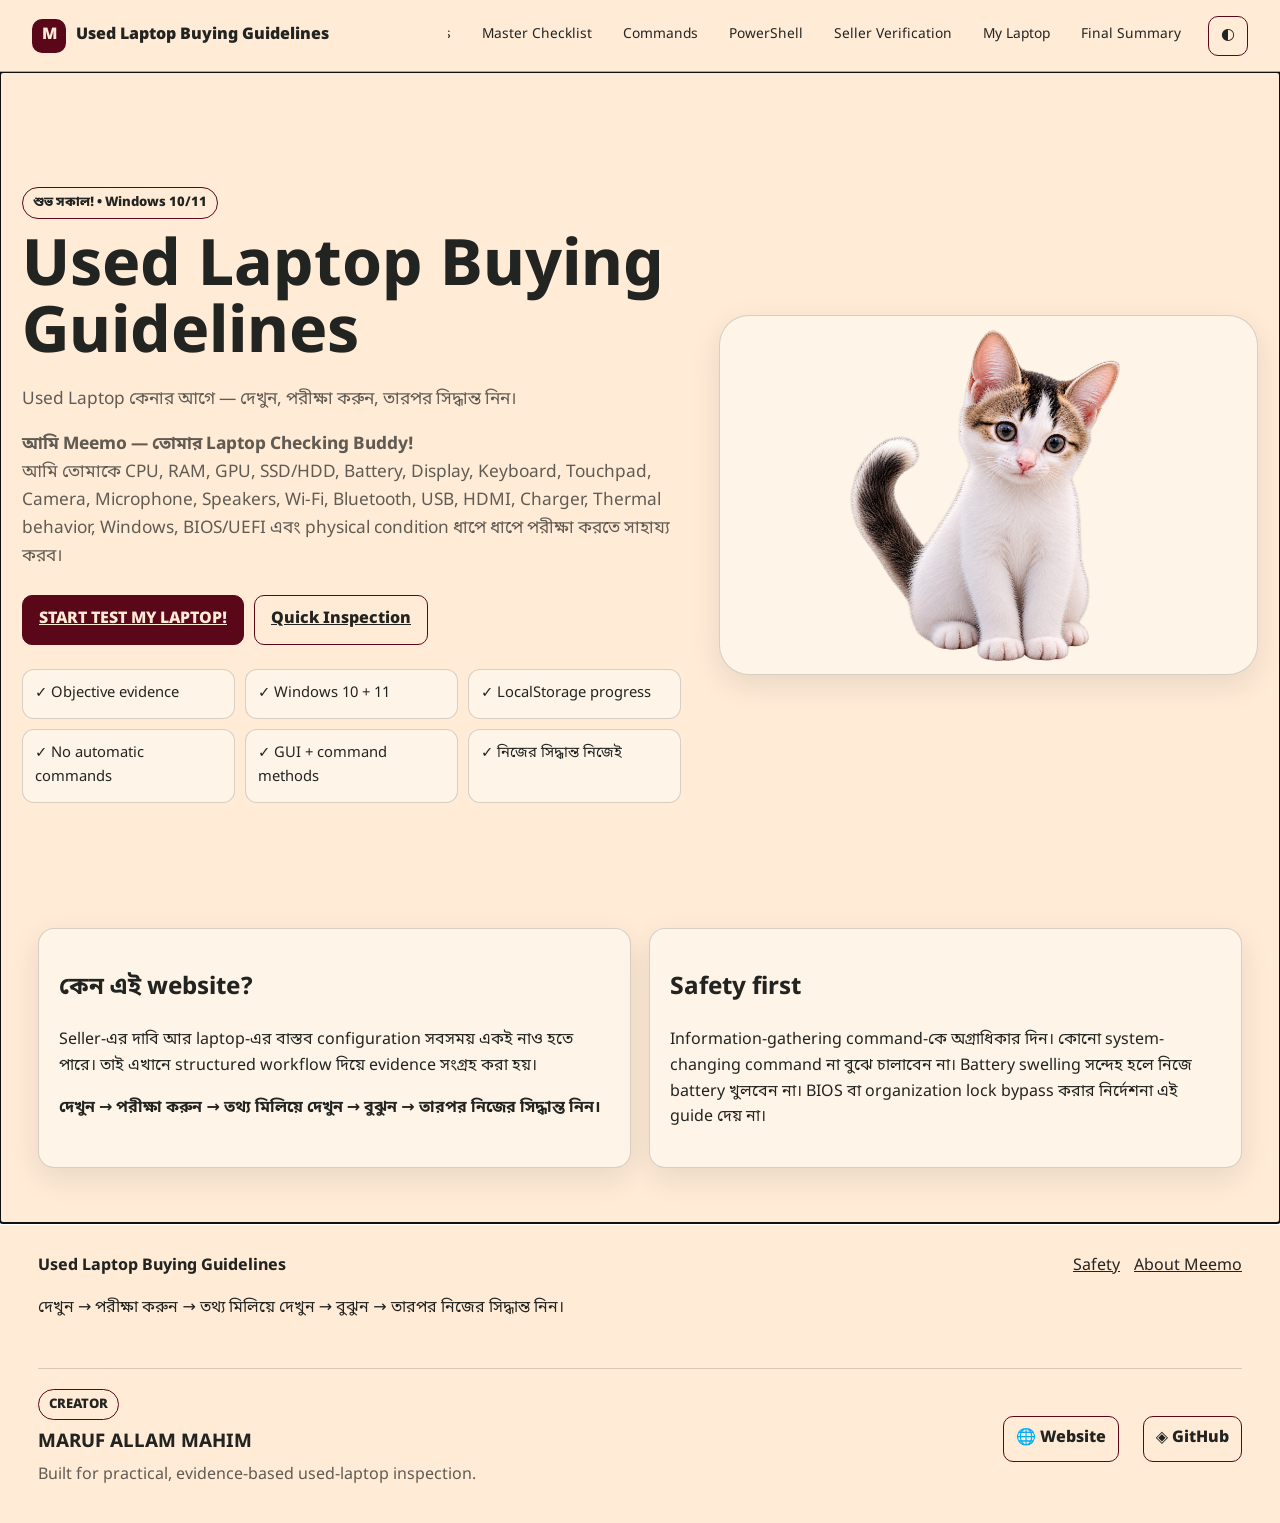
==== commit 8a78b103: "Add files via upload" ====
--- a/index.html
+++ b/index.html
@@ -60,6 +60,8 @@
 @media (prefers-reduced-motion:reduce){
   *,*::before,*::after{animation-duration:.01ms!important;animation-iteration-count:1!important;scroll-behavior:auto!important;transition-duration:.01ms!important}
 }
+.quick-focus-card{border-color:var(--burgundy)!important;box-shadow:0 0 0 3px rgba(90,7,25,.12),var(--shadow)!important}.focus-pulse{animation:focusPulse 1.1s ease-out}@keyframes focusPulse{0%{box-shadow:0 0 0 0 rgba(90,7,25,.45)}100%{box-shadow:0 0 0 14px rgba(90,7,25,0)}}.is-feedback{font-weight:900}.quick-step .toolbar{margin-top:10px}.quick-step .btn{font-size:.86rem}.quick-focus-banner{margin-bottom:14px}
+
 @media print{
   .site-header,.mobile-nav,.hero-actions,.toolbar,.status-row,.copy-btn,.next-test,.site-footer,#themeBtn,#menuBtn{display:none!important}
   body,body.dark{background:#fff!important;color:#000!important}
@@ -299,7 +301,7 @@
 {id:'windows',title:'Part 16 — Windows Activation & Security',tests:[
 T('activation','Windows Activation','windows','(Windows activation state seller claim ও installed edition-এর সঙ্গে মিলানোর জন্য)','Settings → System → Activation',['Activation status ও edition নোট করুন।'],'slmgr /xpr','Command Prompt','Windows activation expiry/notification dialog দেখাবে।','Genuine activation status-এর evidence হিসেবে multiple sources মিলিয়ে দেখুন।',['Unexpected activation state হলে seller-এর কাছে clarification নিন।']),
 T('windows-update','Windows Update','windows','(pending updates ও update state বোঝার জন্য)','Settings → Windows Update',['Check for updates; pending restart/update note করুন।'],'','Settings','Current update state দেখাবে।','Update availability time-sensitive; pending update নিজে hardware defect নয়।',[]),
-T('local-users','Local User Accounts','windows','(existing local accounts সম্পর্কে basic inventory দেখার জন্য)','Settings → Accounts; Command Prompt','net user','Command Prompt','Local user names list হবে।','Unknown account থাকলে seller-এর সঙ্গে ownership/privacy context যাচাই করুন।',['Unexpected account থাকলে clarification দরকার।']),
+T('local-users','Local User Accounts','windows','(existing local accounts সম্পর্কে basic inventory দেখার জন্য)','Settings → Accounts; Command Prompt',['Settings → Accounts → Other users / Family & other users অংশ দেখুন।','Command Prompt খুলে net user চালান এবং account names নোট করুন।'],'net user','Command Prompt','Local user names list হবে।','Unknown account থাকলে seller-এর সঙ্গে ownership/privacy context যাচাই করুন।',['Unexpected account থাকলে clarification দরকার।']),
 T('admin-accounts','Administrator Accounts','windows','(administrator group membership যাচাই করার জন্য)','Computer Management → Local Users and Groups where available; PowerShell',['Administrators group members record করুন।'],'Get-LocalGroupMember -Group "Administrators"','PowerShell','Administrator group members list হবে।','Windows edition/features অনুযায়ী GUI path কিছুটা ভিন্ন হতে পারে।',['Unknown administrator membership থাকলে seller-এর কাছে explanation নিন।']),
 T('organization','Organization Enrollment','windows','(company/school management enrollment আছে কি না যাচাই করার জন্য)','Settings → Accounts → Access work or school; Command Prompt/PowerShell',['Connected organization accounts/status inspect করুন।'],'dsregcmd /status','Command Prompt','Device join/registration state fields দেখা যাবে।','Organization enrollment/management ownership issue হলে seller-এর মাধ্যমে resolve করুন; bypass করবেন না।',['Organization enrollment/management unexpectedly present হলে critical attention।'])]},
 {id:'events',title:'Part 17 — Event Viewer',tests:[T('event-log','System Error Log','events','(repeated disk, controller, driver বা shutdown errors-এর evidence দেখতে)','Run → Event Viewer → Windows Logs → System',['Repeated recent errors-এর source, Event ID, date/time এবং frequency note করুন।'],'eventvwr.msc','Run','Event Viewer খুলবে।','একটি isolated old event নিজে hardware failure প্রমাণ করে না; pattern ও recurrence দেখুন।',['Repeated disk/controller/driver errors বা unexpected shutdown pattern নোট করুন।'])]},
@@ -366,9 +368,72 @@
 function meemoKey(test){const t=(test?.title||'').toLowerCase();for(const k of Object.keys(meemoMessages)){if(t.includes(k))return k}return test?.sectionKey||'default'}
 function setMeemoState(el,state='idle'){if(!el)return;el.dataset.state=state}
 
-const MEEMO_SVG_DATA="[data-uri]";
-  function meemoSvg(){return `<div class="meemo-mini"><img src="${MEEMO_SVG_DATA}" alt="Meemo cat assistant"></div>`}
-function renderTestCard(t,state){const st=state.statuses[t.id]||'none';return `<article class="test-card" data-test-card data-id="${esc(t.id)}" data-search="${esc([t.title,t.purpose,t.category,t.gui,t.command,t.expected,t.interpretation].join(' '))}"><div class="test-meta"><span class="pill">#${esc(t.id)}</span><span class="pill">${esc(t.platform)}</span>${t.admin?'<span class="pill">Admin may be required</span>':''}</div><h3>${esc(t.title)}</h3><p class="why">${esc(t.purpose)}</p><div class="meemo-line">${meemoSvg()}<div><strong>Meemo:</strong> ${esc(t.meemo||'চলো ধাপে ধাপে evidence সংগ্রহ করি।')}</div></div><div class="step-grid"><div class="subpanel"><h4>GUI method</h4><p>${esc(t.gui)}</p><h4>How to run / Where</h4><p>${esc(t.where)}</p><ol class="steps">${t.steps.map(x=>`<li>${esc(x)}</li>`).join('')}</ol></div><div class="subpanel"><h4>Command method</h4>${t.command?`<div class="code-wrap"><pre class="code"><code>${esc(t.command)}</code></pre><button class="copy-btn" type="button" data-copy="${esc(t.command)}">Copy</button></div>`:'<p class="muted">এই test-এর জন্য command দরকার নেই; GUI/physical method ব্যবহার করুন।</p>'}<h4>What to look for</h4><p>${esc(t.expected)}</p></div></div><div class="grid-2" style="margin-top:12px"><div class="subpanel"><h4>✓ স্বাভাবিক / Good result</h4><p>${esc(t.expected)}</p></div><div class="subpanel"><h4>Interpretation</h4><p>${esc(t.interpretation)}</p></div></div>${t.warnings.length?`<div class="alert" style="margin-top:12px"><strong>⚠ সতর্ক:</strong><ul>${t.warnings.map(w=>`<li>${esc(w)}</li>`).join('')}</ul></div>`:''}<p><strong>Next Step:</strong> ${esc(t.next)}</p><div class="status-row" role="group" aria-label="${esc(t.title)} status">${[['checked','✓ Checked'],['warning','⚠ Warning'],['problem','! Problem Found'],['more','? Need More Inspection'],['skipped','— Skipped']].map(([k,l])=>`<button type="button" class="status-btn ${st===k?'active':''}" data-status="${k}" data-test="${esc(t.id)}">${l}</button>`).join('')}</div><label><span class="sr-only">${esc(t.title)} notes</span><textarea class="notes" data-note="${esc(t.id)}" placeholder="My Notes — যেমন: Battery 82%, seller says recently replaced.">${esc(state.notes[t.id]||'')}</textarea></label><div class="card-footer"><span class="pill">Status: ${esc(statusLabel(st))}</span><button class="btn ghost next-test" type="button" data-next="${esc(t.id)}">Mark & Continue →</button></div></article>`}
+const MEEMO_PNG_DATA="data:image/png;base64," +
+  "iVBORw0KGgoAAAANSUhEUgAABM4AAAT/[base64]/Q2kTYzJwYS5pY29uAAAAABhjMnNo+pY/[base64]/[base64]/IH4EjZwK0pW5eqIsbv+3pc8XRjFYxSlpNJ4qvf1oZGM6dGl0bGVpaW1hZ2UucG5nY2FsZ2ZzaGEyNTYAAEy7anVtYgAAAChqdW1kYzJjcwARABCAAACqADibcQNjMnBhLnNpZ25hdHVyZQAAAEyLY2JvctKEWQvoogE4JBghglkFiDCCBYQwggNsoAMCAQICEAul/[base64]/sEFM3evJ947IDq0D2OHmBvNTZwav7R/MxFEqlQwN0a4B/2aeUQLc1dVowNjEXwdEt2sWC/[base64]/[base64]/[base64]//PUy0oy4X+dsgG7rW3yXWzDnEw8uQrgDxnCa/[base64]/[base64]/zMflibJ21F4bQqB5wEvQUwV6ExLiAuyeLIEFTboZIWT74kNZj+LwVp3Bu4TePeBy8a6Gz1wYri0/[base64]/b52I9yw6aYExqtAypB2mEeLkcIUr0edFG+XQTseoK2wPv6D+gnpYvo/mLzDGDxA19IGspzAX9zleQZTm7MTno13lgR4deCF9zSFkdDd5vfSBmIeZ+jOaRZTl7gTgtHl/J1Qtd2PbZ/pCLc7QfGbx/UckaM1lHHtbd68pP5IyfVgAISUHWKcKBo6ee8hCh8nCrqKanAL/7JdhEZRlWwL2PqfZ70FbBEpEDeQDZcRIpUa1dI/[base64]/qzMf+dhyJTmYKaYgtEO3DRqIq5H+M1BKcV0YtWBhi1cqo+n74wtlhahbLNV2gk6OyZagv7e+Y5/x+ukj0qqFx/JOvf+qnThhziGnVQsD5hJKFTxDLVLM9OvjdKWURecpDnpa4h1iWIe/RkXsCAwEAAaOCASYwggEiMBIGA1UdEwEB/wQIMAYBAf8CAQAwDgYDVR0PAQH/[base64]/3t/AysNAGtW9cutHr0qga2lptBNoz4Uk+STEQxp1eSMqG7mN1QIFuIlnOxlZig8Mz2iGpqiu81nZErnvnQhBKFuw6smxDss2lW5/UdOBOCNeJs3g8R0O8VHYe9tQXKk211DU8mWTuUd4AQ636jdLtGvWJfW5/RfBHIjPGvPC705AasGjJOoj6cPdlk+4QSS9ffZ+0ZiBatubtSIRqCzLypqX6VO2vjU/MzZozypd0UbCsH5mLk5y8yhccAqghJx0+T2JeJRIW3WFd/kU41vSn0Xjl7AugzVDnd5IYF6zu33HB2bjrayikJWnY9rQSoO/muci+4aoyjPX/Pp0GQe1u7CiUsY65LP9a/CJwVNuJGhNyWZ5v2A3PS8xzd7vrQBLWdY8C/nw7OLceVEA3owtqWydT5bI34701SmOrnHzA4cMxXVajV6gXZ/L/5X2mn4DD4/71SPAYt7RsNjnvof7cR/L3CEK/ZWgvSnyyTXbF4kezq9qVg7GBFps5yP0nB0/4tuJrvDq0XHUwWWnEe1xkarXvX8iIsZaKM1D+V8apVltavruf+6uOCbSkeyzuwVL4kCfRXur5wMTcTJzgH1Mj2P9yY0C/[base64]/poPGHiYU81zPX8m+qLYagIILLEpT5CmOygYFjIwMjYxMDAxMDQxMDQ2LjEzMDQxNlowA4ABAQIIGswa5KSVrO+gghBmMIIE9jCCA16gAwIBAgIUYdtGKDKKjI1KBre//mDjAmw/[base64]/Sefx3inYQTK/w4pYSr7oYjNX6iil50OiS+LkcgfvLCWkD0IHFWCwZaONmoVrYlp6JDbLEQyg6gKzXflNejuqGRb/rjgjp3nAiChKMM13acQN+ki9wlNl5q0hHPALnypUEcooLTwaR/wsIcpeln+DxQUNUL52WlSF0ogN/JozA/xLbeCliAbSxEORhJcPaQUhrhLRWY4ok5NJ8qVunUMzE6Hap90wyAVBQEkXw3Eflyu/h3zHwuV7QCR3zz1hpsqEl4O1g8c0N3J+g3ITcPJhFoYSSzkOHMaYFK4TO7G87e22N1qqc4gul3WxFw1EGTyAyMRUz9ijmUFEV1wK9TJawmBRVLoGlftWkZd2l12nCV5EGiDUaSYhHWRcphV/9jjQ2Kx7WlnJ0G8xY/yagcrg0no4S0YNA67OQevZ720lR7IArK9RWfNcgGIlF9VSwYsra/tpfQkr3cDPoOKZFGPkYwMOZZLsD2u+gSZoT4YjD3wvhc2oS71Y7UCAwEAAaN4MHYwDAYDVR0TAQH/BAIwADAOBgNVHQ8BAf8EBAMCBsAwFgYDVR0lAQH/BAwwCgYIKwYBBQUHAwgwHQYDVR0OBBYEFKQnVIKiioB7PcWGzT9w2cKDmVF4MB8GA1UdIwQYMBaAFPIU8LDHF1Q9I0OF3Mpz0HKAPbioMA0GCSqGSIb3DQEBCwUAA4IBgQAg+yRPQcDAvJiyMhIgEI0gmUg1Ek/ERlZ+pz4/tqUj+SpIPuBRnR9FQHjBu4NOk1DJmyeWaN9NzvL2HNJ5q+/qwR/aP/WYWQjmcM2J9O5Hi6rL7P+MfhThRtiR5py4HuQ0Rv9h0nj4fTg541LtG19m6HPAAHI75KirjoYbKqM3Ifk733tcVNhMx2oqS3/PQ3RgBYBzo8nRd6+Hqf21sYRqbr+IKs6aoZqrop6CSAcMN8UCY1GX21J8bx5nyWkIQtXP9futG16LkOLgCHk8LhsTg2qepeglQY+FEAHt5BjBoDqN/p1SUBrvh97hZM1V+SEg37Yp758nbtG6NEarSiJP52IVd91FI91hLcIxKY/EuX55AgartFfUwezPHQbhXHtlSbAZ602rpMcnQE6mtLWPz3zDtEOndtNeMGPuqBeuNSh0ZKtaNeNbLzo+Tgph1jBNQ5v/[base64]/lsRYoVYLf3ri9eojVOhTiFaZ80ndBN2EM9zTRt/GOT/NNwu0roduhqTmZJoO38+Bi+75oXt6h3rO+3OMy51CozxHYP1kARd8v+x10XLUDT3os8wBjWQBRBmcuUPyx9AGtS/J7KULcJR0UV4QUjVfqxT29UmJX0fbr4aOEiHHrcipFDixW2LhJDsWIcoL7KJI4u77+k0U3ouD8xzyY9xQBQ6vLZJCBk7dVzni5weKreVjwF+dSAouitr/b7qKNcy2irRNswd/LENHRrVW3Gh/vyMjyecQ5FE/fsUA/7/tYEMSa70MRNYeJC26/DK25fKxkb5uKw741cRM0fwHN9j6LpvW2CvCVlhAgwae0VAgMBAAGjezB5MBIGA1UdEwEB/wQIMAYBAf8CAQAwDgYDVR0PAQH/BAQDAgEGMBMGA1UdJQQMMAoGCCsGAQUFBwMIMB0GA1UdDgQWBBTyFPCwxxdUPSNDhdzKc9BygD24qDAfBgNVHSMEGDAWgBRYwkCgPEd2K6jmbqiRlo6WyLfZ5DANBgkqhkiG9w0BAQsFAAOCAgEAkuw3XN5s62TarqERCTByrtxyCPU7vA96PdbG4S/2gzN96B9XQBhOTJmqa9SZ2RSL22vWTPjK0Fkz06GgOFwjiEQk+4fh9pMGJ7yh7UxfZ13/Nasx0ux7EdRAQzdPwoQbnLpkyA+woh1+mjb44dCCs1BDsuBVvYCUyFlSTkp03l3HRVibt/owqjvcR7zVLiy5OBhjLHlat91VrT1C34gDz/Fo/nMA1Fq33iQCl5HA52f+3KYK86VGEbNRHH8Sz42vX+MYyLhAxr3j+dZLcdBkXeVkwkvAXnfRPcdbnhXPe/2UlOcBSwhR2vtk9KsR8DWU8fa+fisO3bKaPVDdUMOWZI5tqwxznygGOwR30Jftb0VPsTMuX0brg7apYR+814Ku+IBvwuNpFTDmbXw6RJIrBpgtr9w0wb6lKkjnh8jeOAy1BAwzyuOEUHDxsh5L3o1P9pEZ3F+F+vHm0dfKp+60n/YheCmB8ONwWHcBEIakOkuXg0bo2sJqdsmpEsshHA9FvmWxoIYugLxZS02bQx9ttNeE4Pzw1chhkA1DjhNqncPxITyEXQb+O9bYIzlFC18dcQ36Mv2ggJVEtU8A5cN0/eJOh3KG9PBRAYceCL3UtSs1bAYQkqQ7a2qduv3AOwecdsIM1Rg5f0na45QcPlAIatdM4olhne/rz8XDQG5wejgwggXmMIIDzqADAgECAhQTUDtsiYzwJAMzLI/[base64]/AGq9gvsGazXma3Gya/jaawZgWpD/kLJ26paVQc7MKwvka88RJL3i90uy85z/0m9EaD/KgYaIsiSXKUQYRF/klEJzSxi/0icRBEg7+Jh7TbTXN7Ls1YECohVG+9u6QmPEq2J16EGtq2S7ZY/PlFFwpxYYiwYocaM3rOJ6pUJZbI0P7OP9CfDs6oVEvJclI3DH/UHLu8Hyhd80Yb4Fh8z+/bujSG7GmCDbkazL7/neoXptc3d0xkEyOZf8WgctBzigxU8oYQ85IBG591mQWsykQ5LQuOrdUWnJWV/Ooan0e7+ZhH91lyA5ICUmZMnTwCqLM3ZMAU6wjvYKFILHvvu0doXcA7jpGM6Ke7K/pBjFmtGZvsomToH6VDg8hzkH4XvCO6c25wNUzXXjQ0Ccxz1AwcnMdHtpqwsCTz63cD2SH9vsIToh29T7v/5IsmXcuC/YG3Ji2nQkDOv30GgnHj19a6X5IDQkrtR6KgxsE8lsVPCwQA6+Rop1Bt1Jo0Q0RGhm/sMDaT2C97imq7YeNcVwojI2IoyUUY0XYBfx7YY9sRlQ7GFzJsIKvg8ixIz8cnxpb7qLXVLUqU667hdum+pee7ISJcvN6QMkWtoVYR1vxJGE5okze2MaoIvKev1tMLMsCAwEAAaNmMGQwEgYDVR0TAQH/BAgwBgEB/[base64]/R9GOsPJvyD/yGowaze2xuTqxnN0DB2GDqTnc6qZwMNORougHTfbfB+E3Yv6epQQYs4PWzl4D7uL9tkVDZeEb5iRbbRIbSAPIwY69qc1kqp1VRlW2vRWH7ASYfr60tfkgw7lNeahvahWc5H8Disw7B/A3Rk0cBSO6Gxeyhr4Q5pl/gCGAwoFzsn/66kEJ73Zcug9Oq5vZTOROKYsQpIaO5VqSGlYI/+ytZ90XuGIJwO86h40MbaQC7IgQULXGKoKsH7VucYeQeOEa/s5dvTcP5GzGOoZPE86a+lZLxev4UILR6wzuO506QR11K7cIuGnfsuvwr20lUrI0IrQ1zsoYJhP89x7bD3l+nky8I8/Kx3t7bcIMFM6YmyD7Ivf8N+kmScCLWE3syW/YmwS7VDfdLprYb9Gdktn70A7sC0R1YjfEgVkQ5OD2eJIHtiCMHJXlXx9gbGUSNXb++HvhQgRnm+lAKxyCAonZWKiCZVBWZS7xh/2Uu6qFoU6cIsrZ8Lw1xC86H1J2R5cYwKWp79uflFeQdwHuFqA7U3lo5Y/UW/[base64]/5g4wJsP3G3MA0GCWCGSAFlAwQCAQUAoIIBJTAaBgkqhkiG9w0BCQMxDQYLKoZIhvcNAQkQAQQwLwYJKoZIhvcNAQkEMSIEIFsvnBe80Z3Mv/v5Z2U73RiVcAHKZn2V8HMsGLaF5xNIMIHVBgsqhkiG9w0BCRACLzGBxTCBwjCBvzCBvAQgvU+5spBMgTZniG7vQeFt/[base64]/5g4wJsP3G3MA0GCSqGSIb3DQEBCwUABIIBgNklX3qd+W+Y3ENIEdD5j26kY6FUYVWrGbK1kR5BNaZdM/4dnyuQfG3YjHuTiPs8T3hAXwKEQutAoJhsfnbcteHOIIIhhTsoMXLhY0JUzVyy+TwMajYCd3K19jiV3tZQJ+RN2Tb9i9BYC3+C5v/Xu8mFr+pWVVVnfVuVWIpVRuQOOF6uRJZTKzMujjtY7SNSbqH3wuBkX5vHs7/TpJtdOaDbuqdEq5bldMhIeug0Lxt4d/bE+D68bcnkaIa8LtuPj7zKFt49CwxLtw20HJ26aIb6HfHuc0qXQr1l1v15vyE2tLRttAnm64ogx7NHxydb1efpa1rArt0Mf8/XYOJ1PGJ1cxTSQ04lV6igs74wRtmGnqYQUlUV26Myg6//iHEVfrdEKyJNmIL+EzYtmswgprszKinb0bkIGsmcMHN5lVJ+Ur5R+Tz3kouxHleAWN9jzSfw6DfCi/a4PowPHchV0XOzyePXJ4SVxnQ1ZRSEIZL3VdbnlT8IQOwT+QhY8ypaaGVyVmFsc6Fob2NzcFZhbHOBWQfXMIIH0woBAKCCB8wwggfIBgkrBgEFBQcwAQEEgge5MIIHtTCB6aIWBBRj8xGiXg7NzcUQUrk/[base64]/MxKcYvpccuAkeA/[base64]/TR6TCrXBDSP7kk8AhPJkicWAfAluICnj5i3sWsnoQkmee8pN3AQRdYu6qJkZWAO72+sBrDf7GcEdysjWa4SKA7H7arofEfemjT3MBm6WRNru3FNYyxizIEQa1yx99U56ONneu0wyEtFUNvx+nX5pBRWQ4xUi/[base64]/XnkXDnernUGoaflxM0Emhz4J8RMmCvxqp0RvC1MGby63rwqoBEeEOfyqti8dK3TDFSpiRE/SPWMtJ5wdqsLGbs6IiSQ4QRL20slZOBPPGJrAEni9RJ02tixmgqKKbIHBlzpR1sC4LpbNSwCsod86clbFnCuLKfFHJuNOIVGxsNo3gDOzMAcSXKraUBuclbtxhDTqLTW4L8ZF50O3vEOu9Tq5b77YNxnHY8n8JuA23sWWTvHwM5qwz6EIyfQP+5PLEIzE8D300lNK/MXblChWs2W5rhMHPX8vc/4J3Mh9G5ks+D1MRcZvserQXxAgMBAAGjgYcwgYQwDAYDVR0TAQH/BAIwADAfBgNVHSMEGDAWgBQ5PRBH3JePr4h7TXMYHc3l7qSlKjAPBgkrBgEFBQcwAQUEAgUAMBMGA1UdJQQMMAoGCCsGAQUFBwMJMB0GA1UdDgQWBBRj8xGiXg7NzcUQUrk/89M1Zm3IfjAOBgNVHQ8BAf8EBAMCB4AwDQYJKoZIhvcNAQELBQADggIBAHcFB+y6Jzj4zPVsCxkVPijUswrPd/WGaHx1g+VJxGj6w2a90nB3/EwmiPcwS1QfZM6RfACvt1q15KqZn4c26WCcsCKOveYU/8E1G9hkX6zRGz7hQImoGMyJ56AyZrUuF7/xOU0a/WxzvvYANnDj1V952dZywTJM9IWpHUK4RoKAM8VoLLsS5fwynolfn9D+n4trXARedJ9QG/[base64]/6NiRjjRYNobf1c62JcWTWfdzwTMBFPswb4y5Bek90ntoPjb2+ex4Kvux+vBCdDHumtgbSG4Ysfie0CvJxI/[base64]/K08dkvTlSLqKTzCdc6Aq0tSZWE9ZpDEcu+11T8DNQhvqnqYW726tV+YZPOklddV/txfmZQ22uBmyXd2WXqfgVuMfJ7AnS/ZIDjBrvbEDYgzJmi9gRPaYhvLqJvg7okSivXNEl+ig2n/WuMAqbqSna6WuDwxioLZ9Loc3RW63vNic8PtU8lWlra2ALRVLPy/bMi8X3O9dI1DYdvYPhrM0GYc2SaWMYNrLOr/Up/vGpy26Nz6hoEmlZE19NK8wD2pPKRUejzjzWklaUrCCtRqkJmtjobFkEkCG6bNtgMedK5AqcCigI8EmX/wpTH+hYAAQAASURBVHic7P1ZrGXZnef3ff9r2NOZ7hxjzsmhMkl2VbG6ppa7KKnackvdT1LSfhPkh27AgA14APSmvHw0IPuhbMCuggG92A9mPtiGZBQsFFTUUOpudbO7pkjOzIGZMccdzriHtdbfD/smi8ViTV0kMxlcH+DiRMQ95559ztkRcc/v/gchy7Isy7Is+8hQVfnub05P5c+73huvvvqnPnd8fEeOH2Ha85v62f19+Sd8xx7dc6m6ccO89x2YP3MnAjw6JgE8evSqArx2545e3Zf+dY5TRP5a18+yLMuyLPtJZD7sA8iyLMuyLMvGwOxPhWZ/DcfHd+TRo1e1Pb+pD9vWfGlzxwC8b8/8w/NzKabnUtw7kEeb5w18jtnsphwf35Hj4zty+rmr7wdPT+UvCur+vOP91z3mLMuyLMuynwQ5OMuyLMuyLPsI+KCC689Ucn1/JdjpqX5vtdlrd+7o8SPM8Z07Uu3flXp+JrMec2NzoAy40LSOKc3ZAeWsf1DypS85vgyz2T353OdIp18ifX/1WpZlWZZlWTbK3yRlWZZlWZZ9RPyZ6q3vqwD7/sDsyzdvWoCH7R+bvRvPT+zby2J7axb8LhYHPnYPzrpYm4OkzbrWrprpRJ1XNpt3Vo/4HOH4EebNN96MvPban7Rsjveb2zazLMuyLMvIFWdZlmVZlmUfGX+VAOr4+I68eH5uPgjR5m1rDni5LGLcd9cWt/0m3U4Sn3myldtS2eOdPWsAYjEcWS2OjS+en3x8cfNztw4sd+DF//jXDXzfzLS/YsumiGgOzbIsy7Ise5rlirMsy7Isy7KPGFX9U/PGPgi1XuGOvVg25bwpG7To+/WD7rAgvR+PDppCjzfdZl+SzhE5SKqx60Nthvh2sN0T7+rrzvkDXzYHRumGof+nNzS99bW2bp+9cUPb83P99v5+eu3OnbEV9I03eO2LX0x/1WPOAVqWZVmWZU8j92EfQJZlWZZlWfZ9rkKzDwKzF8/PzWfv3o3/w9HRrDgyTZ/0uaHvXG+rtNxoVzS761HrG9P9Ayf4F1XcK770u/XFZb3eXD7pl8P50A33ysbN5keza6S0l7byzLubzT85rDdfX3ff3gZ7dHkbwtvPo6+99lr/Bsgbn/+8+auGZ6oqOTzLsizLsuxpkyvOsizLsizLPiI+mHH2xhtvmNvf+SdFMZ3L6uOf65999PXJ/cfL0jT+ummqmzalT0qy1zZte+xN4fZunBwi5jAms5wfzK6Dv+2KQgqjfbfdDI8e3PPb1eYc4zm+caxFWbrzRw+Xj+7dfZi6/g8x+tXpxL45qWeXPkrXhy5YX2/7tV1/+3f202uv3NG/6tyzHJ5lWZZlWfY0ycFZlmVZlmXZR4iqym//9m8U9YN0Q/pupsNuF3DXC2dvNfP9m7PDo08Xdf2yYg4wdq+oJ66eTX3U6IbdkCaziVWwoQ+kGCkMYpLKEHsNOKxzAUwSQrg8exKWDx+d7TaX90Mcft+m9C+J5o9Lr5OoGO/03iDLh++Wr27u3Lmjpx8c5A8I0T4IzHLlWZZlWZZlT5McnGVZlmVZln1IPgiZvjvT7PRUf/s3fqO4Pl3PO1d+AtxnNqtN3LbdJ4+v3/r00a3bN4rp5CBFsyibMlnnnFiPQ/ElbM4vTRw0zY8Wapzn/OG5xKHHWkPdVIo48U3JsAtivVHUJCGG3W4T+7Y9Xz15cm+3XP6zbn35oG/73jfmbtOU3x6M+86D80fLF/cJj44/lz73pS8lgFPg9C8I0bIsy7Isy37S5eAsy7Isy7LsQ/KngjPg9PRU/v4B0wuxLxwe7P/K4vqtv2+smyWVl5vFfO6KqrHexaEdjC/LJKKiAqsHj9hePmE68bJd79RYI3sHJ1pMJsQQuDi7EFd6UkoIaFVVZrq/0CFaKadTJSXpd7tklWgMm9Xy8nJ18fj+6snjt/rd7psKf+iMe9O64oz1+bAadvH4hP5NXo28Aa+9cmcMyq5CtBycZVmWZVn2tMjBWZZlWZZl2Yfkg+Dsi6+/XtyeL21n5mWX2ufUNr9ycuv5X5kdX/t7zWI6EeMaZ+0Qh2CdQ3ebpQzbXkSVelbp5cPH8vabX6GuDc+/fEsf3D0TFc+1Gye6OD6k3Q0MQySlKJcXF7TbLfP5HvvXTzB+RtHUapyRfrcT73wq6zqo6nq1XO36dn22fnz29bNHD//50A//UofuO7OZ6TuZt1LtVt3xcgD40pdO0+kp3w3McniWZVmWZdnTIAdnWZZlWZZlPybfrTB7/XXD6alyeir/+U2qZtfPNOlEtTwpmvLnZyc3/oNrz77wM2rdkSFoYV2yhTfLsxXt6hJvBrYXK7brDftHe8z253znG9/k3a/f4ZkXn+X45DqXl2s2m47jG9eYzmacnV0yP1ggCm995ZvgEjefe0a8nyKu5uj5E109uuT8/iNtZk06uHY92LJR8a4fur5dna/uvvfO1//o3a9/8/d8WX3z2rW9Tir7MCx3j/fmL3SvvnYnQK44y7Isy7Ls6ZKDsyzLsizLsh+xD1oxv+v0VL4EZsW9Yv/m/lHXV0fONddNWf+96y88+0vlZPHzddN4NKbN2SN9cvee7O8vdHFyIg/efZ92vdKjoxlP7j+QzXKnJ7ePKYqSb735x3L3rXf4+Kc/ybWbtzh7fK4pqswWU/ousBsGPb5+jW67lW9+7askEV75uU9BshhX62JvwYP335O7772n12/f1Gc/9okgRZNsPTe+LLrl+dny21/96rfuvvvOH87q+uF06r+Zlvx+a8L5x2+str/1ZdrT8fHlAC3LsizLsqeC+7APIMuyLMuy7Gn2g0Kz3z448PPJewUX01KqayfHt278m9P57GdDkL83m01mxlkTd5sQhrWJ2xX33/0m3/n6Rj79C7/Mjeeu8dbXt6IGvXbzSN/fvScXD844vnnCzZu3uHz4mK/+4R1SiJzcuC679ZbtxRnT+ZT1ci0Xj4Vbz97m4ME+//L3/5UYp/ozP/MKl48uhGHLwf5cH91T3v/21yis2PnhdWObLbODo2o6m1YvffKT8+Pr15/vdtuLzfn5O+c8vFZX7vcevu8f/sObx+fcvdt+SE91lmVZlmXZD535sA8gy7Isy7LsaaWKjAX+44cYo3eOaZri0bPL8/SM6YtfcH767++fnHy+mM7+ncm03id0bB49iI/feVvvf/VbQt/Lx15+maHt5Z/9V/8NFw8fMp+X8u2vviW79U5ms5qw3XH5+AzvHbefvQkBvvZHX+Ph3fcwRPr1IMuzC5wRWT854+F37smNZ2/J9du3+Mrvf03ef/tdmTRWHrz7vmwu13JyciLry418/Y/ftNuLx3bz8L59/PZbtnv82Hprm4OT6zdvvfiJl64999K/Uc8W/+HyyfofLNV+oi3bG/9kPi8BOD0VVf1THx/qi5FlWZZlWfavIX8Dk2VZlmVZ9iMyBmej01Pklw5en5Y2PmPN9G+Z0r/sysln94+vvzo/PrxeemN3F0/MxYMHur04s0Jkdb5k//o+z778LG/d+RZ/8M/+gJsfu87LL7/MN//4G1gRnnnmhLZtEVNSlgXGKO98420ePnhEWRVcv3GMdw6MlbIq6LugYr1ce+kZuu2WL/+zf0VKgU/9rVdJXSJZr8cnh7z19W/z7nvv8Omf/zQH+9fZtJ0aXzI/OWJydBNrJ9GYxPmDe+E73/rmdzab8//eIv9VY4p/asLkPnx5+Ow/+s3A6alcPQG5fTPLsizLsp84OTjLsizLsiz7IVNFRNAPgrMvnf6Hpfv4jXp3ka5bbX52/9ozvzY/vvZziH2haupaSFVst+Hy7l23PXvI5fljDg7n0vcDDx884vrN68ymE772R1/lyfkTnn/uFiYlVhc7jm8c00wKQpeomoYYEylEzs/PuLxcUdUli/0JsVNCVCaTmj5GXFVx7fmbhL7nq3/4Vcq65Jnnn2F5vqYoK3zh+cM//mOM8fzSv/FLpDhw7zsPWRyf6LXnX6CcHpBiVKOSElHXl5cPn9y/+8eX54//v650/7/5dnq2XK1Ctfet9j//R78ZX33jDXnttdfSX+X5y+FalmVZlmUfFTk4y7Isy7Is+xFQRTh9Xd4A99wxB20KdQ8v4Sb/wc2XPv6rJ7dvngzdMCdFYtfa7fm5XNx/H0lLuf/uAwkh6uH+VLbLLdttx9G1Q9rdlnsPH1JYy9HhHsYIRVHjMaQYmMxmWAwhJUxhubxcEULEO8GKpWsD9aKABI+fXEJpefGlFyAp9+7ep2pqFot9lpdryqbg7PKSr339W/zMK5/kYy+9qN95611Zbnc8/4lP6K2XXmZ5uaPbtuno2jHVbJE2m/XunW985c63v/6VL3pjf+/4YC8MKm1z/fC9z7a/03HnlTEQu6o++0FyaJZlWZZl2UdJXg6QZdmHQYD8xijLsp8G5njGfCnpmaGPHzeu+cXjkxt/p65nzw3d4EQHt3p4Rt+tcQaxBt59566cn51zebaV9XrB7ZM94g52yw2zgykH3YKzJ0u225bFwZwYElXpEHVsLpbsHe4jCVJIzGYNXdvT7XpcJRSVYWh7nDMYDXzn7fe5PL/k5Zef5+hgwYP753jrqEvH/XuPkNKy2JvzR3/wR5TWyd5ew4MH93nn69+QetpQ1nN223P7nW+epevPPmfmxyeT2y+8/OnQp+rhg3tHydXfNKS0/c7j6o6+8u03X311B/Da6en47PyAAE1VJYdnWZZlWZZ9VOSKsyzLsizLsh+ysUXzdfkv/9N1bSb+Gl3xt6dHh/+zenH42b3Dw4XzZZVC0H57KevHj1HtZP9wIed3H/FPv/TfsxvW4sRR1RXP3T5kYh1JLc18AsDZkyUxRJqmoC5r6mmDhki36ylKQ1lVtNsBcYoI7LYDYsF6w7ALpNCjwJOLJetuS93UnBwdYU1B0Mikqbk43/J4eU41qXj3nffwheXnfvbTtLueJw8vuPHcc3r92ZvEqDx58AQpjN569kWdHZxoH+Lw5MmDt7brzR/uVqsHw/biDxL6397Yffbu/+MzdXz10SMFeO3OnR9YgZaDsyzLsizLPipycJZlWZZlWfZDpCBfev3X7O7sM1ZemB2I0U/N9q//+vUXXnqt9OVNCGpFTEqRx+/flWF7QRx65rOpWIF/+U+/zIOHD+Xo+j79umdSeG5eW2CSQZNlcbwghMAwRMIQmNQlriwoqoJhF2hXW4pJiYjQ7lqcNRhniSkx9AFvhdD1qBEohH5IrJc7jBPmizmSDEmgrErev/eINvQ4L7z77rvs7R3xqU99gsuzS1ISJnszvK+ZzBZ6cXkm/RB49uWXw/ELL2s3aNwsV4/WFxfvrJ48/P3l2cV/aYruD2d68+zLX/7y8PEbN/TRq6/qa3fuaA7OsizLsqdc7rj5CZaDsyzLsizLsh+iL37xNcvDV+qPDRfuntQfK/30f/rMJz/17+xdO3muXS6Lh+9+O5oY3LXb19lcPJFut+Ly8Zqy8DKfNoR2zTe+/pbMDyZsLtYQYG9WU3uHJks5KQHFWENSgyQFDM2ixorQbXpiVMra07YdMQSsFVzh6HYBkTR+954UsQJiCUlJjMFaWdUYZ3CNZ7cL3L/3kLK2bNZb3r/3gBdefJ7jwyOGruNytWa92vLyz3xc53v7fPutd/B1mV761N/S6eGtBEQlbc/uP/zq29/42n/Rd9v/bs8V99aXcr6//+3tt/d/PcGfrTzLwVmWZVmWZR8V5sM+gCzLsizLsqfF66+/bp6998rkWj/M3mvNc0Tzdw6v3fqFarJ4Mfa9G9q13H/3XfPf/s7v8Ae/999KWF5QYCgsklLi/t0nYCzXTw4ZLnuu7S9YTEoIgneewgupD8QusbvYEncdReEpvGXYBlIfqZsSbx2aoCoLHEK36xi2PYWzCIbQRQiKqMEaS+E9ZVFR+hpU0CjENjFpKo4ODwhtYjadcXJ4xP33H7FZr2maGu0D9+6/z1e+8hXZbXdyuL9gefbEvPONr5mwuxQBb2w1Pbr97Mdvv/TSv2ur4lfPdqujyaE/7uwzN6f37rkXz3/HfAnMG6++KpyefveHuqqaf8CbZVmWZdmHLi8HyLIsy7Is+2EQeA3ck8EtdtIeeNv84sGNW3//6NaN530hZrvZ6LBd6+HRvtyrvPzef/3f6HduXJdPffJVjm4dkMQztAPLiyWFF6Z1iQRlWjeoQlEVkBIxKKEdICkpBIRI1VQMPQxdwBlDVVpiUlzpxtlnXUe72VFOkriiUGu8pD5qChHnPcZasBZflGCg7wOKoArzaUPoAskkrl0/wj2+ZLPasJhOWOxN4DvKt77xLQ72D3npY8/TeK9P3n+fixs37cH1QofUy2x/f37j9rM/221b/42Hv7/umvBlE/21ujnz5+3B+XMHZ+tHb7wR+OIXFfKCgCzLsizLPjpyxVmWZVmWZdnfkIL87n/1a+6iacqdrG7U9d7fvvnyS//W4fVbn1HhILQbM6wu5fzeYym9yGd/+ec43j+SP/j9r/LP/8W/kEf37qH9joNFhYmB7cWK0gtEKMqKoixJAbwv8M5RFI66LnDG0G97hm1PWTiqyo+hlyZSGCQOSeq6ltl0IuWkEhAEwRiH9Q5jLKENDF0gxoimhHeGqvFYhdgGiqLg8GgfJxZvC67fOIakXJ5f4gpH4UoePbjk229/m+16JVVZSrvdyeO7d2XYrYxhsLvLJyIq/sbtZ372+U/8zOeXq9Xfi8RXtfOvptQ8/7a5ffjaa/DG5z9vPqg6yxVnWZZl2U+B/H/dT4BccZZlWZZlWfZDcPylz5knswd7s8Xxpw5Onvu3F9eOP9WHfrY6vzA+JZW0k75dsjq7ZNbU/MIv/DyFL2XXLfnjP/4az9xasTeb4Gwh2kOSRFkVFIVF1aBJ0QQWgytLxAlDN5AShGGgNoqtS1ExDH1HWRSEoUcpaJqaelLRdZGEiiDYsiAOA0ObGIYB6yEFZbVtqWoPCfquh5SompK9xYy2G7BWkf0Fy8s1USOL+YLZvOHycsX5+SWTupKyEO23G02hxVaFtKuN2S1XLI4OzTMvvfxzk/lif3N59vaD+9+pus12XjaxvsMrj197hfBhv45ZlmVZ9mOUq6t/AuTgLMuyLMuy7G9AFfnt3/ifFObsvUnBzZPDg+ufnRwe/lzSdLhbXtjd+QWdJpyJ4gjy/nvvc3e15vazN/nFX3yVmJTHdx8Jodflows5PNpnPivRmMbWzCHQTBqSCilErHOkEDEYysqgIRLiwOZySTOZUVcVvQoxRYqqJIZI3wec9xS+QJ0QQ0JUKUqLs4G0STJsOy2rkqSwPl8zmdc0tWezaYlDjy89hQgihqqu6Dcd2/WGvXnDiy/e4v69x5w9esLixWconWVzeSnbi0umvmDoOrNdrQzap9nxjeb68899bPVktrcbevfO2bfn2vfT5XbyFp8bHgBweprG51bzooAsy7LsaZS3bP4EycFZlmVZlmXZn0P1T7dQiKAf/LnImOucnr5uP7dHveTRQTmffnxxcvJqUbprm/Mzf3n3fSQNUlde2nWLkaQelcfnl7wfOzRFnn3uGebP39DQ9XSbnqJy1E2NRqVrOzQmwhAoi4LkHM5Zko2kkLClw5RCu93S9z27zYqpddSTihAjMQyUZUG/U/pdi6sqCldixBFDAouURaFgdLPeoKJMJp6YevrQMZvOMGLYrHdsdmsAXOkxTpjPJ4TQoRZefPYmVhO7zZrNco03Vvqh091qSTOfQero15ecdVtjvUnTg5t2b3//AHnhZ9aXq3K9vtQkzY3f+9aw3BQm/Y9Z79549VV5DTTPO8uyLMueQvn/tZ8gOTjLsizLsiz7Ab4/[base64]//pObr2oZn7tVjGdH1z75Kc/7d9/7524vVx+prGTR0aX6//7AbZ8jc1f/hrlUC3LsizLsh+tHJxlWZZlWZZ9nx8Umn1Arj7z+c+/Zv4Xr7zih5tnezb5jx0fHv/y/tHJ37Uie5v1ql9fPpbt6rEZdjvC5oLJZI+4681sUXLr1jEpJXarljREBh0k1L266MVKja8LxAgqAdEICNYaREBTIonBOoMgIIL1YyWaL0vQSN/2uAS+LBHjGGyPOMuw25E0EMOALyxl4XSIkcJabZqSOAT6IdJUBXVVsrq4oHAFzXSKLQRjhd1mR7/raLcdvnRUdUGKSukK9mZTIGGN4Ixh2K4Zdhv6dQs6kIYNd+/eFeetVNMFbjr3x7dvH1VV8em3v/mt8267eXvW+bfakPrdG3daXnvtg5ZNGZ97+W4FWl4ekGVZlmXZj0MOzrIsy7Isy/6KTk9fl//nf/Cm4Q147ZdvF5vIomjTC4fXb/7K8Y3bf88W/mYMbeyWa//k3n1C14kOPQ/[base64]/l/bff5fDac2ZvNlMxjsXB9cNbz4dffe+tbz189N7D/4+p7BMebuIbb7zx6M6dO3p6enpV5ad/ZuNmrjrLsiz715bnbGXZX4H5sA8gy7Isy7Lso+TPqzY7PUVOT+G1V17RL23+XX9sUlnb9tre/OAXD2/c+LWqqT62XS/pNktxotKud0JK7O/PKZwRAaqmknoywXuPESfe2nFzZlVQeIezIIzB1zi831NNGnxZgDGklACwzn5wtDgriCgppvEtkDi11mMVTcOgKXTabzeKqpZ1pWVRqzFWEcUY0bLwijFENZSlHyvIkuKsZbG/wDlhu1qShkhZlhR1RT2dMltMMEbYrjdsNiuG0OKcoSo9w9DR7XaadNCYelQju/VG2naL95Z+t6PdXgqhlW67M2ow+ycn1/cPr/0DKdw/SDE+U4fJ0fHDO/Wrr74qp6encsqffV1yYJZlWfY3kv8NzbK/glxxlmVZlmVZduUHhWZjYPY6AF/6EubRfOndva81DWbfN/7V+fHxr1R1/fH1clk/fPcdqtKYw8VM6knF8vFGDvcmHN/[base64]//9je+5tsu/RfNQW2n9+699TnY8qUvcfqlL6XxNfmzFWg5RMuy7KfEB/9P5X/zsuzHJFecZVmWZVmW/TlOT1+X01P0859/[base64]/PeHjvAcPQUlaWNPRsVyuqumKxd4CoZYiBZlKqhMCTu++zfnRP2uWZ2Zyfm2ZampvPPXf75u1n/8HQbf7B2Wr7ce82n9gcc7T7wz+0p3/O65RDsyzLfopc/dgiy7IflxycZVmWZVmW/[base64]/TOxXsltd0tRNeO7Fj91+5oUX/l1V+WXfTP9u7M0vheGd2Snw6ptvyunpaV4MkGVZlmXZj0Vu1cyyLMuyLPsLfP7znzf/8a/vm9m2LkL0R8aVr5w8f/1jk8n8F8uyem4Ydk23Xcrm8kIe3H2Pvu1lVhRcv3nMteM9zh4mhjYyudaQgpL6gYPDPawY6rqmahps6fGuQFUQc/WBYJ1HrCcmMFYkhoimhCssUQXVPyk9KKsC6x2xD4QQibsdbRiwRYmIEPqEoPjCEjFgHIRI7DvSZosrC5x3aBq3ctrCAsowKEYsRVUy9EqKSrfrcDHhK48LDoqK/[base64]//pffc/dnNm7vTf/[base64]/X3K+ZwkliEqGAUB6xz1tMSWnrYLhBgpS0tRWEhKt9rQrtcYM4Z5XdsSkzKdzrh24xpHN64zXezjy5J2t2O7WlLVFbPFgrbdsV6uZLtac3l+pqHboRqk265YXz4xMQwy3d+ze/tHh2VVPyPOPVuHSfOkrgvkz3ZqfrAoIMuyLMuy7IcpB2dZlmVZlmU/wCuvvKLn5/vm7Tuv+DIV08I3z0/n+z9XT+qXjWE2bFq3fvLExn4thF5K52R/OqVwFld41ssVu+0W1cCw7bEWuu2O2PeQEqELxD6ACr5wOO8wYlFAjGAQxmKtQLfZENotOgyIItYarHW40qMqJAy+Lq9mn0VCSKTxC2GKAnFubPd0/mpWWSR2O9rLC7r1BkSoJjPqvQPK+RxxBZqu5plZx2RvRrOYkaKl6xRXFEwXM6pmbD8F8IUj9InttqXvO0QMVd2wODxgutinrhu2lxt26y3TxQxNcP7onIvzc9arC9rdVtIwkIZBlg8fSLu8NMQo0/m8OTg8udlMJ890K7PXbx7tvfF/+F9XpwB51lmWZU8/gT+78TnLsh+f3KqZZVmWZVn2PUTQ11/HvPnmm/JLZ9fNHx1gxHTlfHHjE81i8YsiHIsGGXateXL/[base64]/ePefse2+fnh4+4Bn/ul9Pv9G4vQUEUE1d2pmWZZlWfbDl4OzLMuyLMuyKyJ/[base64]/wHCqJi8dn7LZb9jSSotJ3HcvzM+r53JbTg1DXdXF4cvJJYvjFi/j+43bYxGn3yuqNL77evgYBSOSKjCzLnk75pwJZ9iHLwVmWZVmWZdn3UEUA/YP/dOq/Y4b5rjurpyfXP1vPFp8xxla79dpIGIykra5XS+1Xa7k4mnNwsJBSDIeLGd47aldRzBrKqkIErBEwERGIURFjAAEVrLUgIKoIAkYgMVZSAWIM1hhQ1DgvGpUYAmhAoyF0CXFuvG0SxCjGjTPQVCApSEpEQEUR7/HOYoeB0A8gYIwhhEQcOmLosWWB9wWFd+zWW4auJ0XUOUM/KKEzFFVBv7P02xZEcHWBYElhoJx4jLNsd5G+7RCjFKWDBLvVlsuzC24+c5Nnn3sBaxxt3xH7AVELKTLstrJdXYoa5xp3WBRFtX9wfO1X2m63vDx//E27k7PpmVm/8cbpJTB8qCdNlmVZlmVPrRycZVmWZVmWXbkKzXjj86+ZvV94uBiW/[base64]/pyxXxvH186YgjEvqNdXRhXlN76pqym00/MDg71/Mnjvl1vHsyKibHvrLdf/OIXI2PVWZZlWZZl2Q9VXg6QZVmWZVl25fT09bHI65VX7E6Hfd+Yj+0fX/97+wcHP2+J5uLhfWlXZ6YqIbS9OGtlf6+hXW/ZXGwApfCOuqpRGSur+m2LxgQJjLEgBpL5nuH/A0M7bs00MgZbylgllqJivcV7h4hFA6SQiCEgxuKrCuMKEIMiIog6bzHGoCEw7HbEtiP2LUO3Y2hbQt8jKNaXJPHgSmxZYnxJwqJq8WVFUXj6zZbVoyeErqOsC8pmyjBADANGE+1qi6rSzCd4XxJDwpWG2eEc6zxdG0hJKcuCsigZdgN93zGZlJxcOyGGwDe+/ibL8zNK5+n7DtWIwUi/2xGHrYR2w+7y3BgZSuPcYrF/+LHpbO9T2rsbHTBMfHHnzh2FvFkzy7Isy7IfvhycZVmWZVmWjQTG8GX/Zlsb8QeL/WsvHBxf+4wr3FG3XemTe/fM5uKCGLZSVB4rDu88TVWrLwtpJo1477XbdfS7lhQiVhxV3VBPJvi6wpUlKgJisFbQmIhdR+x2EALOO8q6whaOBOOsM2/whcUwXjdsd8QEmAIpSnCFqjjEl4ivsWWNrSpcXWPLClfV2KIgWkOMY2GWItiixBYVrqooJg1F3SDFOLvM+grvK1IY2Fxe0C43OG9ppjOiOrAGXzj63YCq0MwaXOFoNx0C7B8tqKYTwiCkJFSTmuliShwGuq6laSbcuHkTZ5XvvPsWq/NzyrIAVdarSx49uMv28pIUWzYXF/SbjXUiZjJbzG/cfu5v1/vTvzV0lxMrujg4OPB/kpjl8OwniHzfZZZlWZZ95ORWzSzLsizLMmBcyvgF/cZvnBXdcrPXHDz/wt7Jjc82i8VtTVHOHj402+UT6duNPr5byHw+1+m0kX6VOLp5QFNNcFhUk/[base64]/91luy2JtTNE5CHFK7nFFWjXflnjm8du2Zdrf51W99s32XoH/wMc7C65zeFflCUlWRHMNkWZZlWfZDkoOzLMuyLMt+6onA6Snyq9P/bb1ebyYxlUeHzexnJ3uLn8XIYnu5ol0tZbfZ8Oj+XWSIOqkKrCiTZsJsNhsrzZa9xNBhLJR1g/c1xhpiVJBEURakpIgfgywFjJExFAsBNBL6lhAiRdVgC38VnkVUBTVRQFR8KbasMCKAISUVRMawTSCE/uprJcQoYizpar4ZIogq1lpUISYdFwRoJIlBVBCRq9loCWMd1WRK37cM3UBKa8r5lKKuiSFSusjQD4S+hRTx3rDbtVw8eMz0IDI72adZTEASw9Aymc8oq4rVeoc4WOwfkQZlvV3Tty3GJDarC9bLC9rNlsvHTzC+MvV0mtrN1JaukqKe1NdvP/uJ7Xb7d99/65tPmtKaX/+/VJvP/e7rq9NTSeQtdB9Fwp9+XXK8mWVZlv1EyMFZlmVZlmU/1XRccKmf49fMZTILgzmZLPb+VjOZ/[base64]/e3H2+EF7cfEvzLTdxq+s/ec+9/rZF77whaT63aWk2V/f94dc/7q3/97LHyS/PlmWZdlHXg7OsizLsiz7qfKDAhVVeLQ88YvK3pDFwc/tH1/79cli/qrG4GPXRg1b1stzVqtz+iHQblvWF2umEyd17bTfbXToozhjqOsaX9YYYxAx43ZM664qvARbeEQsWMHqGISlGBHAjkP+sWY8vBgTxAGCoAJ6tV1T04BqYGjBWqviDIJF0/hgVBVBMHY8BtUxRItdh6bxvtQIQxJM4TFFAcbjfIF1DSkmNA7Ysie0HaHrUSJuUiAIIaaxck1AjUGcw1cF8WrRgRiompphGOjbge35Eucc3gqXF2u67RZjha6PTBdTFntzbjx7iy6MlXV7e0dsN1up60p3/QXn98+ZzmdST/fUlqV0K2/KeuJn89mt288+/2tfWf6hyC4NRsv55f+w3anq+vT0VOALOZj56/thV4J98PW+P0j7i16bv2lwl2VZlmU/NDk4y7Isy7Lsp4Lqnw0EVJHT0/FN+nByVLmieLE+OPw7i+OTny+buopdHwiD7ddreXLvEdYpVeHY25/[base64]/[base64]/5mPbynNBusQacr/DNhGI6Q8oGXIUpKlxZYL1HbYGtaurZjKKpUSwxCVJ4fF0SE4QI04MF9WyGsxXT2ZS+W/PeO2/x6O57aOxZnl+CNZzcPAZrdLnesd1tubh4zObygvXZBUKg324ZhmB8Wc5uP/f8x+vZ/NNDTM80mJMKnIjkQOZfzw/7efvLvt4PCtTya5dlWZZ9ZOSKsyzLsizLfir82cBsdAp8+bf+sdOy2DNV82I9nTwrGsr3vvVN4m4jH//[base64]//0t7765qb36V+5A77xxddes59/44344zq/njI/jkqwXIGWZVmW/UTIwVmWZVmWZU+9D8KyD8IzGLdowuu8Cs6/2TWLj9+63UxnL4qY/d360t19+63UrS/[base64]/piQzOvmexP6TrL/nATY0vabstmuWR+eEjfDpyfrVjs73Fy/YD15hIShH7AecvQ9RS+QbU3obeprKfm+jPP3lgtVx8/u3/3RfbcP3/x1/d3vEEOzv569Psuf1z3+b1z0LIsy7LsIyW3amZZlmVZ9lT73tBsHMElenr6upyeqj7//NtFU3UT2Zvf3D84+dvT+eITfdsVu/WlaOx4/zvvyNf++I/QYcv+Xk3lvYhamc8ahJ7VxZIwDOM3VAkkJULX0u1aut2Wod2RQo+kgEgk9gNh6DGiSEpo7ImhJ4aAqmLMWJWmCUIfMVYgJgCss6gCScfZZRFELNY4DIbUtwzbJaHbje2bzQxpptBMMHWDaWaYyRw320OaBdFVRFcSbYGagmQ8OI/xJa5pKGYzKCuSKSlnU4qqHmeoaaTfrOiXl4TtmrBZErsNaMTYcdYZzhOSYJzFGMPQRxBLWZcYa9isNrSbDWIM84M99o6OqOsFqGXoOpwzFNaz2+6oyprr104wYokhYpywudyKxo5+uxZDlHa7M5O9Wfncyy89W8/3/rZr49FquFF+eGfdR57+gF//RTPPftj3+df5XJb9Tf0oz+ssy34K5IqzLMuyLMueat/bojn+WuX09At8+bduuqNHB4ewO94/uf2JarH/S2VTH6+ePNLN6lKns4LdZs2dP/pjPIGmKCgKQ13VdOuWod3hjDCpJjTNBOf8OJfM/ElZWxgCANY7TBQEg2giDT2qytD3Y/ulG7dpJgwGwRhBjCGFOA7cV9AYccYgAjGkq9ZNwYjDokSNxKEn6kBMEeObcR4aEGNEGNs6xVicddjiKq0QHWerDQOxD1ePwWCNwXg7XsmAsxbEEIYxCCTGcUabBvpNRExJMZlg65KyLBEV+t2GxNjSmZJQ1DUxDnS7Hd16hziL90JVl7A/pR8CfRswLlDWjogw9JH5dI+wC2MI1+7wbqLLx2fElLQsS5O0TzqtdO/oaHH7hRc+8+Ddb348bcP57/5n/1n4N/+j/6j9sM69nyA/ykqzP6/98nuDutyimf0o5XMry7K/[base64]/yF9/9vYzm9XFL989f/vtPf+g+M3f/M17//gf/+Phe8+DD+lU/Kj53rDqzwuufhiB1gcBmX7f15Lvu06W/bDlQDbLsh+KHJxlWZZlWfbTQoxB/5P/BPmHN/fNXdE6abp+sLf3c9Vi/guILAghOu3N8sljXZ49lusn+6yqUquqZu9whnTK0LYYUaqqoiwbjHfEBDZ+MPxfQARbWszVbDITOpImEvonczJUsN7jfImKQYzBmzHVSTEiqhg3BmbWWcRaUrpKfyxAIsU4LhEYFHECpkDVjLczkFI/1rF5j/gKVSGkQBg6SB3at+M7S5GrwxZEDMYVghGNIWi3G0TGkjasAV8VDF3P0IXxMbgCMYLGRBgCYbVEuh22qNVPGiazRnpv2W23RE0UkzEAG7YbvLP0Rtmu1sQUcM5ivcUXHuct282WGCP7x8fM92es1ztiDAiRdrOmTy2h3dcYFcXIZH9Pq2Zaz/cOfuU9/62vbdrNOzeG3Va/+MVzkc+PE9+uKg8/hPPvo+YHtWt+4AcFXX+T+/jzKs6y7Ecpn2NZlv1Q5OAsy7Isy7Kn2gchiSpiDPzDm/fst+9OZvSbk3q2+Njk6PhvF03z8Xbb1147ibGXs4ePWD55wo3bx3Lt6ET39/ZlNl/o9sklq/[base64]/4AhR6NoOY6Dddlwsz+Xkdk/aisIl8VqHlKXdOzr5xGJx+O/tzs//Vd3Ixe+cf3lQZZkDsz/jL2qj/FH6yyrdsizLsuwjIwdnWZZlWZY9tb6/ukgVntSzwjnZj525XS3mn2wW82edl9J1MfXrzp2fnWnSQTRESOjRyR7TZp8QkEDEFw4xloTijKFwFmPHIfjjHRmsFcQ4MAaxDozgxSIixBhQMWPglJRh6McWS/[base64]/92TPvXbvbfX2z685+67f+0RZ+a/iQTsWPqg87tPqw7z/LsizL/lI5OMuyLMuy7Kn3wXwrAPOer1zaHhSz5tX9/aNPVUVdb8/[base64]/3Hg8f3eXy4kIun5wx39tnc9mxXV5Is9gXxdmDk2v7VuT5y/NHnz57+OAb+7MbT1QJH5wPufosy7Isy7K/ihycZVmWZVn2VPve0EwAUXEpmcX86PCF+dHes4SuuP/[base64]/k6qZ6G6TUItMD/Z1fbFCZOD4ZsPlcq1d39PUA5vNlt1uRzOdsr5ccv7gnGQSy+UZfXsNTYZ+u9VudSnlbE+s836yt3+8a7ef6VP6b5rL/j7o5k/PpM+yLMuyLPuLmb/8KlmWZVmWZT95vjcwOz19XUTQ9C9+06/jdg/[base64]/v3MTYxdDvZrS6Jw86QopsuFhNfTT5e1ZNXtLQ3//PfOq1/0PmRZVmWZVn258nBWZZlWZZlT6UPWvG+tyXv//[base64]/epZgcUswOp94/EN3PUFuBKxFqGoaPvW8q61HpSkYbA9nKNDhHpo14+uERQjq4fI6Zgc7nFG8P+/j4nN45wrmDolGZWc3L9iIODPVKIrM6XCIr1Sr9bs7tcYkSN9UYODvYPD68dfVZK87LZcB1ez4FZlmVZlmV/ZTk4y7Isy7LsqfRBRdGfXKrQrQ7Lsvr08fUbnyknk4PdamPitnXDbmce373Lk3sP8dbJ3sE+vpxQ+AZrvIS2JQ0BYzwgCAZNhrKZ4IqCmIQY41VCN1adqQoxJFJM4wj0pGhQNCasHVs5CWOr5NDuiF1HCgENCQGsCMTx9mLAyHi/JCElxg+FJA6pJpjpHtLsYcspRiFeBWGpbUldC22Ltlvieg2bNWl1yXB5znD+mLg6h+0KGzqsBrRviZsVcbMh7LYM7Y4hDIjzFOUEV0/EuEJCSsQwEEOkbzvCMJCSYHylRTOjnB/I7OiEyf4x5XyfopnoMCgxgveNGu9AlBQCZVWQIpw/PCcOLdeuH+HLkotHF+zWLXsH+0xnM3abgdAnFvM5x8cnGHUI4L3FGUO7Xsvu4omkYWfCduPLuphMJrNPF6b6+bIpP/7bv8H0B50nWZb9xMp/h7Ms+5HKM86yLMuyLHvq/Km5ZoLqF980f/Cf/u/qaHR//[base64]/Hr5lARJCU0BARdcTYo2IIxiHGIc7jS0dMQYxBNQQGTTJ0O40xiXFmnAEHY8Va4fH+gKRR+jCQhgFipJ5Fhm6LSsI4mO83rC6XXDx+wvxgj8OTI4a+5+LigqlO2T/YA87ZrDfUk4b9/X1ClyiaWoq6whqjQ7dCiBSrWrDeJhVt6umt2d7+rzr0bNM9+cYbb3xxc+fOHYUvaF4SkGU/8fLf4SzLfqRycJZlWZZl2VPr9BQB9J9853bx8PL8dr13/Wf2D49/piirk4snj4y0K1IYpGt7OTu7kHe//Y7sTadMqhKHol0gdD0aE65ssLbE2JKiLrHWMvSKtRGDQa62S/abNYIixo9bL4E0JFQjaLrajGn5oEhCGLdjYhSDIpZxmL8xeF+gYhAUYx0KV62eImIsCVGAtNsSQw9pQNNY4WacG2eSiZKCImlcJSmihH4Y2zXTuKRAsQxRsUmIfQBjsNaSNBHbHlsYbOGI7UBQwXiHXAV/MSWxyLh1U0WcBoa+J8UIGknDgMaBYYi4osCXJRGLmRrEWmI/zjdTwJcF1hhWl0t22w2HN67J9ds3FEGWF0udTGomTcPDBw9YrtY465gfTBFbMQyA9JK6Xjfbnfhyoq5pjHULs398MnNl+anYtY8364s/ePbenUe8+uYG8obN7G9M+NPBzff/PsuyLPsJl4OzLMuyLMueKn9qKQDwBZDNUBSDL17cm+/[base64]/YBjG12I6nXLv/n2KwnOjvEZhKyAR+0GHYUNKidhtJG62ye3NTbNYxGI+891m85nHj+//wtn5ozdfufNKC8Qf/xmaPWW+PyTLoVmWZdlTJgdnWZZlWZY9VWTMwMbw7BT9Iq/7x+dv7zcHJ6/sXb/[base64]/GTOYqQsAx9yxAS3ldURc1mfcHdd97i5vMf49rtZ+TRew+0bROLg30uLs/ZbTecPTpj/8CgQ8d218vycqmlF9r1JcaX4udzkdgk30xswh2Jr/7WpjS33q3TEug/zHM1e6p8UGmWK86yLMueMjk4y7Isy7LsqXV6inzumOLtd7l+be/[base64]/H7QO2KPCFJ6UxDUgpEoeO0AeGtiP0Pb5ucHWFmziCs8huy9B3tG2HkTFBcM5hnMVYh3EFxtkx2DMgWFzhcKVnaFvabYuYxNw7zIVjuVry5ME9rj33Ike3rrM8v4Q+cnhyyPLsnN1mQ1GWdOsVMSrtegm1Jw5ruo1n+2TK5KgxvqliWVhjffFCu16/aIK8r/r6Gr6QQ47sb+KDoOyD8yifT1mWZU+ZHJxlWZZlWfZU+aDazBj0n/9ff9O9d/HNeTmpbiz2D29oSvXlk4daIcZalcvlUkoG9hZTWa+mTJsJZVnArkciqsaINYbURVxh8G6cTeaKgsI7YgJjhTBECAOhHYiFQ8QgAhgdh/[base64]/bZWJqjN/6PbF/733D+wTmTZ51lfwN/XqVZrkDLsiz7CZeDsyzLsizLnioftGoq0K+/6tKT5WJ+fO3lqq5urFYXrM4ecevkGs4oMfYgsL+/[base64]/oF77whfRhnrfZT7w/LxzLoVmWZdlPuBycZVmWZVn2VFFFTk9fl9/[base64]/j6rkJ1qS6LOujw2u/fLft399ut0/+3++/8vDVV99cfXDu5KqzDL67YCTPLMuyLMtycJZlWZZl2dNlDD6+oP/wN1+v7r3TTnwzP5nvHzxblK7eLi/ZXZ7JsLuGM4CBmCJ1VTGZTgjtgHYt47ixEms9hS/xhcP7AsSAgi/sOKQ/je+rjRFEDDEmjHGgkUgPxmCtw1gzvvtOIMZ8NxRLYZwlliRhxKBRUBIigjGGMCS0EGw1wU2mIE4Q1dTtSCFhEhTWjO2XfUvqduhuRW8spqgxVY2tJxSzBkUFPyApjBs9jcE5h/[base64]/fee+dtk7p73GELxByaZVf0z/n1X3bdLMuy7CmUg7Msy7Isy54aY7UZ8oUvkN67u92rJpNXZtdu/h1s8Wpsh4IwDJvLc/Pw/Xc5ODimLAppL89ptxuZziYQA8O2hZSoZhOKckLhC6wtUDUIghhLTIro2HIoImhKqCSc86SohK5HVbHOIdaRRK7mnilGIKnAEL9726SgRjEYrDPEqCRAigJT1NhmDt4zrJYatiuMjlVomsBYh1pBxF21kAokIQ0dIUS0T7hJwhYlUhRY8RAVwSLGMMSr9/0yflFRxqo7HTdwWmuIQYltQIwg1iHW4IoCN4EUI0PXYkKPhki6qrYTsVhXYEUAiykqYtuhQ0c1N6gu6bZbiDsQMy4YKEp84ek3LX2/YbJfY7eGGBLGQIw9T+6tpN5t9ejmDY5vHHP/4bHee+9d2s2O3XLNbDZjCIkwBAxWhraj6zc066W4ojL4ic4PD6sXJ5Ofj0OvZw+/c3bzmV94oPrGkIOz7Af4/oqzXIGWZVn2UyYHZ1mWZVmWPTXGEV3KF74g7J3MFr6c/[base64]/zlnThLkK/DRcjQFLkYgixoJYiskMkXF2WwwDMfSkIRKjoolxLpwBLWvpuw6Nrc6ahqptSd3VttJNRzGriBHUWIxvMM6hUek0UhYWSuh3A+vlhWBEj2/d5PkXX2C1PKPdbhh2a/aPr3F8/QZ7Bwd4Y3nw4AFJYXF0TBU7ElbqYi/Op8fN7Rdf+uxmu/qlR93lvzw9fX0DX9Dcrpl9n+8/F77/9zlIy7Ise8rl4CzLsizLsqfGuB3xVAAtTDFbnBy/JL6+jSaTYtDVam3Ozs/k7OFDSud46YXnacpStpcrorQUzks9qSmdR5IS2hYpPMY4oirGOQxmbL0UISVQHbdFGhGGviOlgDEGW5QkDBrBlWN1VxoSmhQxBUkTMUZExnfe1toxP0sGCo/[base64]/TbvfP2rnF9cMJnvs793ILNmwna30rPHj6mbRobdTrvNyqgbNHQL6/wk7p9cLxYHRy917232f+ng7KEq/Yd06mY/OT4Iyj64zKFZlmXZUy4HZ1mWZVmW/cT7QVVCquwXRfWib5qDYeiThl6MRfpela6X3XqNMshkNmFY7zApUhUO7zztdovzEedLTPKoGed/xdTjfMRqgfF+rDgz5qrdMqApXM1AKzDOEdIYiGkENCHWYr0bq71QaCGliHMO4xxgEF9gXDm2UbY7wjBWsPnCY4pSEkpoO1IE3fQYa1BjQMZL6yy2GIf0Yz04B8ZgrCWFhKYxrLPGwBBQIoR+nGUmBhEYdltC3+GLAu9LRMCVHiksGguSRkI/EPqO2Hds1+uxMs05pKjw1eQqRLMYK4iOmzw1RoYuoBrxflyQYIsapoKbVgybjna5oZpY9o73dLvaSBw6mnmBWMcwdJSlZ3G0z+MHj7h8/FBK7/Xa9euyPH+sm7Zj1/WIgfsPHpLudwx9z2y+UEFk6LbabdaU0wNxzZ4UdW0ns+nzIfB896h7B3Jwlv2l9PsusyzLsqdcDs6yLMuyLHsqfLBN89VXX5X//f/[base64]/oWsvqYomvLNO9OU/uPuYBdzm5dZ3D4xs8vP+Qoe+x1vDg/n26bisHh/ta1l5Uod/tZLdpdVs/kvroyFjxZtLMbhlrfr6dLL7y27/xv2z//v/q/[base64]/bz/0pdefx++ED6sczjLsizLso+WHJxlWZZlWfZUEEF/9/98o3zjy79jrz/77EvOlJ8UmA7b1bB8/Mho1+t0XnJy/[base64]/29LstA0pvHX4ylXI6UeM9itBdLgn9QApL+q2lXjSUtaNdBTXOSlkVXC539LsOX3hm8z3WqzXROHxI7NY7SX2PM4qGgLczbly7yXa7ZQhR+jbStR3ry0sVlH6zkfbsnKKcmqosymsn1z8jMf5SO3QXl//D9kyVdV4Q8FNNri5/lOdAXiqQZVn2EyIHZ1mWZVmWPTX8ZiuT/f1nT5595t9uFnsvhRh0fXlBt73Q2bQWUqRbdrq/NxWjkdQF4pCoJyVlU4nzHhCGtkddRMRoUEWMwRo3vps2YFRQa8ZB/[base64]/[base64]/deOFXprO9f88W5dGw2/X9rrfbiyU2tByeHOGcyO68Z1pZUJXQD9SLOcYW9H3EmogxFjCIGMQYnPc4XxI1EVPEpPE9rxEgXQVlKNoNuEIo6nLcaukcYh19AKJi/NV2Tcx4u9iiYQASRVFgigbjy3ET5TAgqsQUSUMYZ6ylAQ2JNHRYN844iyGSgmKM4JxDLAx9vKp4EzBgSwMKtizxpmToB5IqRgTFEKLgvKeqK9RY4tVzGsLVfDTRMYz77sZOg61rQh8JsccVFd55bAigkZTG4CzFAdVETEq7C/iyYno8YWi3hKGn3SyRqBSVx1mLm03xVUW37dAYKGrLbhUJ60HLphJBWLGi73d02xbvPfW8JLiWbt3TbnuePLqUFNGXP/GSHB1e1+Vqx9D1bNcbLp88Eat7zBaRzfkle5u19bM9NWXdHF678fHzi8vPPKnP/uvN7u0tEMnhxk+b7600yxVhWZZlGZCDsyzLsizLniIHbnrUHC4+W86mN7vNLsa+paoM1gvL8yUWmDQlzaQUuZrrVTUVZVVhrCGlgIhBjQVbUDQ1zntU7FiZlSKCENNwNSvMIOJwZrz/[base64]/WW9fkTYtfjSocvPc46ggrGe5p9T7vasd5uaapSF4dOdhvH6nxF3/W097d4D4V3NJOa9XbL48vHTO/N9HD/gOOTIzCGzXrJcnnOfFZhTNDQraXfrDBljSu9qZt6Uk5nr6SgN58/npy9/vrr/Re+8P9n789iLMu3+87vu/7THs4Qc0413pmsokSJlETDhuErQ34xQL8VAT/1G9WwYRhotGEbMJhRhoGGIbfaNgyjyRfLaMAGKwE9SDaENgTxCoZNCK2LVouqK4nTHepWZlZlZkznnH323v9h+WFHFouXl25N5K0q7g9QqMiYMuJUZGXGL9dav3fn4OSL7UeDspdPf/rfs9lsNvszbg7OZrPZbDabff6dqzxb/[base64]/Z6Sp6k6TYlxvyfnUZwL2h4dszw9xnvh+ukT9tdXbMdEtagQHLGrWBytaVcLxBn6/Q4jsFgeEkJD33fcvLhhHHqG/cjqYCVJ4eLqiicffkhdeZbrtWhCNzc3PP/4gsPlkpuLK2nXQnfzgqzehJMzFWt93bTfwOhXHj+rf/ft9U0GeuYA5YtOf+TpedJsNpvNZn/IHJzNZrPZbDb73Lq9Uw+g7n/5vK3vfOWnxdgvl5Ltd3/vt8uT7/[base64]/HZKVfXl2y3PVebDWf7PSlCvT7GLaKKqogxHB6enC1Xh9/oZfObrVvJw4cPh3nq7M+c+b/3bDabzf6QOTibzWaz2Wz2uXR7r1714UPz6O1z5+zhYdUsvlFSeRCHKLEf+MF3vytfvn/[base64]/cHNz+Q/Hzc3zXzhmAG5+El/fs9lsNpvNPhvm4Gw2m81ms9nn1jRxdq5H/9v/RVPfe/Da+vT0Tetdg2o5PTsWNcrTZ0/4xje+yumdO9MEmVhSTIQQaBcNoaoxYnHeI2KR2/[base64]/68Hd+55+VzcULfchW3qX85L7KZ3/CXq5mzpNms9lsNvux5uBsNpvNZrPZ58rL9UwR9L333rEH/X9Yx1gf3j05/fPVcvXTMWXXd0Ncr9am8g2/+zvf5ae++g3uPbjP/[base64]/GbDwZ0T6rYheM/+Zod1oDlRgBA8OSvddqBZBoHMi2cvtH1jyde++jX++fu/xbBP2FNPc7hi6DOVyyJk6bYbrermrm+qn99qvNrst//y0XfeEXj0p/o1PvtT9TIwm2+b/bv1o2ULs9ls9rk1B2ez2Ww2m80+V24HokQE3uEt+/c+uGid2Lu2bd4KVTjDpDx2gxqBk8MVP/zBC548fczJ0RHOGJyJkBJWlLjfUzKE4HDOI8ZPR/OtxRgHVoBCHrMYgwrT3bNcFGMtvvZYayliMFbIKSFuundmnCft9qRxDwgYTzGKxTEOEWsd4st0W0xkarpUwYQaZx3GOIpYnHXgPXhPEYdYS4ojw/W15KFHY0KMxVU1zntwUyAW+xHVqYkzxzitiWqZHrjbQE1kmgpzFijTdJgKaImIKp5CLoXcZ1JRuH1/RfikVdQ6j/EerAMRsk5rqdYYjAhy++2zqkGLI/aJFKOWcZSSI+X2tpuzBucc0jZAQNuA6wLDpiMNe1IaaRYNagrbm0viONAuF7TrmqHrMMFRYmQcInVbU7cVqkUNRjT3DP2Ou/fucvXiGUnT9PGLqOaBPHYMXSfi2hKaJXWz+IoR950xe1u/A/reH5x8m32h/GgxwOzfnfnxnM1mXxhzcDabzWaz2exz5eXE2a//+jv2W+9zfD2U9erAvVWy/[base64]/R6Tp5+jvxnACvb2Y0UctmqpxOFTTb6xkoetIobY7cljwVqhbmtKVvpuT2grxqvI9eWGZlFRVOXixYaoPebZc9bHxxyd3uPDH36fYcx0lxtC1TJst2y3O1kc3xFzcJiPjg5fPT46fuvi48dHB99/vQa6P8Uv8dlsNpvNZp8hc3A2m81ms9nsc8cY9P/5v7/nWA9L+2R/4uo7Xw51cz+XYoZhn1WToWRdt40cfPl1zu7exVlDGfbo0GEoOFvjQ4WxAV/VqDEUEawzTMuYAoha7/HOauqUmDKqCevcJ6/nvCGVaQTOOYdYR0kZzQnQqVDAGsTdHto30x/AVEAzGOcwNmCqCnEBrEXFTs93HjDkNJJSgVSmO2SVx/nbIoCqIqmSxwHNhVKmNUpBkOAxzmCZPoaSEyqGnDIlZwoZLdNqJkXJudyGazqtPI6FFEe0ZApT64EYO32exk5NoWTUFEoZcabCOUdhagrVksn7SCqZ/PLxMFPLp/FBq8WSlKYVUheCFEVzjIjAsBswRvFNjdGArTxpWKAvDEUhdnt2VzcownK1AmNwQWgWhe7Zc4Z+z2LZYlurV887sgivpcj6+IgXF89JcSQNHcP+UrbXncYxa920oAUfKn969+xrT54cvPnB08c/+Pav/eoIfz3+BL/kZ7PZbDab/[base64]/eyZbq43iBgOj8/M2A9GqtEfHx0/WB8efL0fNt/9oHvcPXz48Obdd98tn76x95P8NTCbzWaz2exPxxyczWaz2Ww2+1w5P38oWt7lN//mQrdG/fLo8LX1av3Kft/[base64]/Q3BGWBwiF/mrDPo7T5F5V4WqPswZTG+Iwst3tMbkgFnyouPfGGwz7PdeXL8ip0B61gKHvt5zePSOPmV23xVlP2zT0V1dyeflcX33lAU1V05Udhaj9zY7t1Q31coFI1jJ2IrpmsVrUJ4cnX9tdv/g9s91+/M1vLrfvzu2as9lsNpv9mTMHZ7PZbDabzT4XbvMaPT9/[base64]/icEUTnO7GgXHYE8cO2zmM9Vg/BZveWh3TKOP1Xm1wEuqauq45vX+foesZ+qk8YBwGMonDO6cMP0ykIXN854x9P+jzj59zc31D07ZcXV0x7PaSUmS/22nKsN/vpS1Z8tBb44M7PDn6qefPDz7sxsvf23yLj1TJn/56/NGv0XkKbTabzWazL545OJvNZrPZbPaZ9jIwe/n0o0fvmC9/+YH5yPx2c7I4uLM+PXttebha7TaXut1cqzOJg+WSpgm0oSY3PSEIqd9jncEHD8bhQ8B6h4jBej/dKwsOMSBDQksm5VGNCsYKKMQxE7zDWIermmn8KCfifgBeTnRZnLeItRSdJrlgmg6bjuNbslrifkSHBKoYFCvTEX6jigsWU9cU6xHjGFNBrEFub4wJRU1RifvEOI6InQI6Ne72c7CIwDgkUlF8FRBniVERVdztGmqKU6unbwKq0+0zTSNjV8ip4JoW2zbYKkzH/l82cfKyMEAx1oCZArI4lNuP0RDapYamIY+j5Bg1DntBQTXhgsUFT7+9pmik225xvqJeLXDJE/uRPAxTMYEatEyhXVNXSsky9B19t2FsG9r1mrpt6fvIvt9jrEWLalO3HB2fsOs2sqwM6eyMbtiz7zsODg9p25r92Ot+00k/7PHNAlTIcZCcBsE6OTo5PXv9tdd/5vux/ONn5fHv/Nqv/XL85V/+tfST/PUwm81ms9nsT9ccnM1ms9lsNvvMehmavZzueVkK8KK/cfrhxbJ5+95rLlT3UypNXXkxRvXjx0/Nul2wWDS0qzVjTqRRIYIWizGBqq7AWFQNzntKEcQaCgZTBKRMU1lZUVHyMELKGFHG7YAYR1hMjZUqFr9syTmjYwZRUmIKw7xDjCFnJSbFOIvqdBfMYKaiAGvJ44jGiJGpibLfZlwzHcRHBN/[base64]/fvf/3DD3/4Vr/Z/rMbf9o/+qV3yjvvPZpXNmez2Ww2+zNiDs5ms9lsNpt9pn164gzgMDmze/[base64]/Htkv6mIXU7lDRN6KngFg2+DvS7Dd3NDcNuUB+M+NbT7zr6NIrzBgmWoRvY3VxQ8kIX6zXtoibHSE6ZqnbUTaDrMq6GVlsUQ1guaGPmhx8+5uLymnv37nF89w4hGLp9h69qCeslKnjrfKtF3srFP3jjo/3VW++8FZkWVPl0qDubzWaz2eyLaQ7OZrPZbDabfaYoiPCHA4mHDx+a8/N39dGjd8zRzT3XffRhXVl3BvrAmrK8ef5MPv7h96mrSk6OjnR/[base64]/c3NNL0GpCw44/HNksYY+m0nQxpwTnHOkXOiuxmwVvGV1RwHbp4PpCGyPjmkWdRcX+woJeGDxQ2G7c2Om92OEGq21zuOjg45PDqiG3d85atfIzjPs6cfiTFOvQ1SHx6Q1VixvlodHbx9sDj4+RKH4Xe/2+1+Bo2K/Ng7Z7PZbDabzb5Y5uBsNpvNZrPZ58bZ2VvyW+93nr6vlgcHd8X6U1H13eVznvz+d3nllbvcu3/[base64]/W3H9wxuHhATH3HK5bri8uuLi85OjkGD04ZNx1VAeVq2ywr7/22unu5vqvXF8+v6Dodx+en+/OechUVDGbzWaz2eyLbA7OZrPZbDabfaZMZ/h/zPMF/c//xu9VB+7uQW/qVXtw8KYL1d39fh822419/[base64]/CIgYVAuo4m5LAtAylQIgFDEYYwHRnBJliGIkq6ZITElUQbVQNE/FAQjWWjHeq7GWmAs5JTRP7z8ET0mZFKPmkkhJUBWplytCEXw7ksdexFxpv9sy7DJNLYSmpuv2pLxBnKWqW/oh0m0Glquao+MjujLw7Olznjx5zP3790AstavZXd9w8eKCbt+zCF64O+r+5kZwXp0z1frgQI6ODr9++fz5b+83fXPu/vvmW9/8FufnlPPzuUlzNpvNZrMvsjk4m81ms9ls9pnzoytwb3/nOwIQ3InvgzmqbXu6ODx+vV40h8QRbwzOIVeXF/[base64]/p+8jRnSPakzV9H4kpcn29oV22lLRnv9+yub5EVdBSKOMAticPO41jbdu2keOT06OPnjx55WrsDx8t/s7j5T9NZQrOHsrLybMfvcc3m81ms9ns828Ozmaz2Ww2m33mnb31sSCw6xupFtXxsj3+mXZx+HUtelBKtE1d0dS1XO6u6K6uyQcHeOeJfcJQqNsKZwKpz/igqAh5TDhvQS1xTDgb8JWnaKGUqd3y5Y0ysZYUM4gl54KUiDGCItO6pAHnPGPM2OARkU8O62OhFJAytXCKs7fnwzLOmduSgIzmNK1oAgYDKVJGRU2AeoH1HiHjJGIyyBDJ20TRgipgvGQsONCiWGepmwC2pqhFrJlej0La7xm3HWncozFN66neIhhULHJbluCcp/IWjCGXKUQreaSkRMlFRBNlajYQg1FrrYgzpJgpJWGdwYjFW0PwFWRHypmUk6SYVFTRlBnjgKAM247Y73EhUC+XkkGHXY8zRYN37Ddbxl2HbTzWWvxiwXFTEfuBvtuzXFswV+x3PUYCzaohVIG+izz/+IKjs1N+6qe+wdOnTxn2IwcHC0SEFy+u2e72+CowjJntpuOgXpLHwexvdsXYyq0PTxar9eGXN9fXr908tb+9ay/i3/pb/154++23I7dTki/LAubwbDabzWazL445OJvNZrPZbPaZ8scdXNeC/L3zXQ7rxcnhg9O/0rbrL/[base64]/I44IKZmj3zwM3lHiOWauHxtcMOhjhk2lULKgzDSHNYs1jVlDTw+PEF227PK6/e5e7pGeICoalQETY3O/p+pFk1iJvOuZVpak5j7MFg6nYRTu8+uHdxcflGGZ+t3lwfX/[base64]/GtDZIRNQ5IUcabSCmZmCAruLahXqwIRae7a5pJ/UhGpztmCioGjKUkoeQ03TQrmWEY0JxRkdsALWCrmmqxoKoX+FVFaFsZdltiP6iKEKPigpuCOhPJKVLSOE2aDQNx31FixDCVDlgfqFdL3HKBq2uOX73P9uKK7eW1NlpYnp7o6uiQ/d4z7m5IXcIZYbGsGfZ7bp7vqBpHCJabiw0hGFxlMA66mx7rlCo4vDdcPH9OzoX79+8hxpIjCI5xjMQxQQFnPSF49rsRVxWMLTLsR+Mq0dNXXj178uTxf+P68uLb39+VF7571rXp4hKOOyD/xH6RzGaz2Ww2+xMzB2ez2Ww2m80+8569/R391hny0TDK2khr0JWW0UoeIEdcZTi7f1dKt9cgRbwxFJNRtRLaBXXbQDFoSRgnWPH4usF4h4IaEawNaElkjcQYMZJBC5TC1Bcg5JhRyWDs1G5ZBcRbcsnoEKcCACOUlBFjbm+iebx3YCCNGYxM98KMQbKCmSbM1DpMXWOqJX6xxnrH/[base64]/e7m6O953sHtuy/+U26eU1zNpvNZrMvpjk4m81ms9ls9pnyMoB4+eOHDx+as/cRvglrW9pUynEa43J/vbHd5YV6o7LfjuLFc3J2xP7iSkosKoCrPN57jLWgmVIKOItvpimxlAUooqVocBZjKigG0ZEUIyXlKTQrOhUGlAJGCFWNDRVahNwPlBQ/eR0FfHCUUoj7HlsrFgdFsM598gkqBpXp3zQNplngmhZX14ybju7iGanbIkkJdUBrT84KYgnLCrGeIWYBh/OBMn0uaC6kLLjgwVXEVBj7gayKX6yo6hoXwrT6CYh1GOsQKxQFimAqQ7uepuIA5HatVIuSdSpKmBIiBdXbpChALmQtmODAWmI/UFLBeUAFW9e0VaDkpGkYyWlENZH6kdj3xH3P0A2EuqZaLVgcHLB9fsXm4jm2C1RNTd3WYJT9ZkeKiWZVMWwL477QLDxD59lve0JV0Swr9vuBlJT9NnJ4sEZkR4yRcTeSUuLe/VPu3rmPt56Tk2NULbtNT7swpH0nN0PWla1k6DbWLtfRufBgGNNfvun2j0PwpVmuNsDFy6/XOTybzWaz2eyLZQ7OZrPZbDabfaZNjYUPC8Df+UfVummbu8aYcH3xgqunP5RXXz3DWIhdj/deRiM67geqyklTebQoqR/xTrDW4EONcX6qyCyKEQOmSE5JQTDOYH2YDumrYlSnVsicEGPwzQKxnpIzOUa4LQdQBWMEax0lA4Zpus1AigkfHKoF46aVSMVCW+PbBRIajPekYaS/umG8viTtO0T0tqlTMCIY61BryBiZAq52enmBlNJ02L/21OuADQ25gF8YmtMjrA1g" +
+  "7NS+eVtGULvp8H/KOhUilDJFZdZMYRlMxQBZybeFA8aAIlg7tR7kHCEXRAzilRwTqGKdwzpPSYmcpiZLQSk5knOaWk5dhUigqhc0t+2lqe+JMdJdbfBV4OD+KXHXs7vZsN/uCLWnajyGBeMwsu+mddI4TEUF66MFu93AzeWOs/sV7bJCCWy316QxcXC4wCJkq1xdPKOtPHW74FRhtVowloKWTE49uSTFJEn7jaZ+ZWR5JO1qVePkDRX5eNH64Gsx33z2nTkom81ms9nsC2oOzmaz2Ww2m33mvJw6Oz9/KOfn7+q3f+2B3YTHVopbtwdHZ1XbNloyFx89lSCDnJ2dsb14IV4Vby0DSk6FOESCBMCQRsX7gLGOHAvOGbyfWh5LylCKTAe/0JKnSSoXPHmM5FxIOePcNL2WYyTHESNTB6Yai/X+k0P/aowIRp235DSNz+U4UlSQ5KYj/ocn4CowhrjfM+w6yjhQYkQVbNNMxQXegXHgKoy1qLNkBOcDpq5hqiGgErmd6prWI1VkmrBDSWMmJShjomjCGsU5S9/HqfHTmGld0wfEQBwTKSaMTpNlxgreCnEc0JIREVIpiICi02oq5pPbZjlDShGDwQQ/3YMrFRojRh2SRoZdh8YIUtCSpvchgtyue1aVJ1ul70asCyxOj6Ybad1ALiPWGqyziBWMD+SsDPuevBlYrBuQgZubjqb1bK83HJws+f7v/xDf1Bwdeqq64vnzZzz96GPu3b+LWkvfF0rOLBZBtldb3Q+9nNw9o6RRYrfXkqK9f/8+RyfHX91cXP2XwQfrndVHP8lfLLPZbDabzf5EzcHZbDabzWazz6y3v/MdEaH8k79xE2h2q8Oju69Ui8VpaGrbLttsrZVnHz6hNZY09HTbLWfHh6wPV3S7nqIy3fQSEBumCahcsNYhqqQY4XZSzIidbpylJFpUjUAaC9ZarLPTCqJYUh/[base64]/FeKOOIapTl8TFf+fJXj7vN5l5w8k/wprv8+0dGVYsYUS1zs+ZsNpvNZl8kc3A2m81ms9nsM+fljbP333pLHz5Uc6n/s9Xmo/ilN3/29C+50N7fdiNivZycncoP/sVH+sH3fiivvvoqse/[base64]/RdRd8+OFjEeO130dJY1IXkqQ4mJRzfvVLX2meXzz7Cy+ePH5fDEf33jrh/Pz8EmX80//VMpvNZrPZ7E/SHJzNZrPZbDb7zPmDVc139Vvn2LgTUy1Wr7i6/fO2Dke7600ehmhWx4dY73jx4mO+9NUvcXrnjBc/[base64]/vpZ+u5WxH9CkjHEkeI8NBnGeYT8iQQm1YfNi4KPnL1jtdhyfndK0S/J4g2omjpHmqGJ5uGZIOw4Olux2PUULi3aBtYZu33F/8Qr1OPL4gw/Jac/zZ5cs12tscJpyVC9KiZE0jrI6OTJ37z/4Ur/Z/HTeb//LVEb39VpHYDRmLgaYzWaz2eyLZA7OZrPZbDabfWaJoL/9f7iwv7dvjpaHB18RF16JOYWSIn3XQcoSQiXXfc9ut+HOyR2adkkcI/12T90IrnaUOGDEQi7EkhErWN8gpgIRSkygBSsGFwJaMilmKTFiVHRagZSpYVOmIMo6R0qKoBgvlFQoRfHegoioouqsiPHqmga/[base64]/urpD77/s49fPPunrTe/e+Di5ld/9Ze3//6//2txbtaczWazPzkvp9J/tIX79qXwh571r/q/4n+9Lfv5//F/tszB2Ww2m81ms8+k83ME0O+OwYkpr7WL1VdCUy/HvqeUKKHysr0ZCcGzXDSM+x7EsDw8IO22lKSkmLAyUIzFGXt7r8zjmoZQL26HyNJt22PBNNOEmskFXwpxyKBgnaEUJZVpBdLWFTiLqsF6izEyhWkiU7CmqiqCqyo1VYWqJ48Dpe8/Wb00FkqabpJZJ4gK466DMpL6SMkZcQbnHamAbSpsuxTCQk3dYK0wbm4o2xsk9hi5nUEzBjGWIpCKIG2DX6xw7ZriA1gLOZNzRuM43TsrBREhVDWysKg1CIaS/qBRtJQ0vX9RxFqMGJwxFJScMmhBcyLK1MhpciKlyDD0eKNUi4YqHDAMe/quZ3vV47xHrBFjHL6abo5Z78hJGfYZI+DbmqqpaSSTxpF+N4rJqr4JlJzox4F6WbFmKS+e7vXy+Ue4ynJwfIdmUVPyKGPfT98TqZBSYnWwoO+KWudYtAtePPuYzeU19998g/uvvcrVi49oFjV3X7lLXdXklElpFCNFtUTiONjl4UpPz+69sr2+/m/uui4xjr/fsAq//usUY8g/4V8+s9ls9oWjqiIi+odDK53+rkpVPv28f4P3fvvvf7UAbf4Lkj9b5uBsNpvNZrPZZ9Lbb78j8AgTfV2cvGGb5o3Q1Ivdi0spw0i7rNl+bMixsGhbtMDQD/[base64]/uOD54ydSknL6yn1CXRG7nu11jwuG7SaCWNYnR9Lt9rpcLnn20VNePH/B0f27HJ6dcnR2l33Xc3rnDk3T0nV7Ut/rcLOjPV2K5qQqXu++cn9ZUvy5Fx9/9IMXz56s8na/4v2HUfXdPH9TNZvNZv9ufDoU+8MB2R//vH+Ln+1TT///f7d/dNptehP5N0vuZp9hc3A2m81ms9nsM+n99x+pCAxyXWr3wPmmXVvngqDknMUg0ixr2nbBGEe8NRgDZDDi8EGwxkIB5x2oTCuIcWTYdbh6SjZQncoBbhsgBZnWDo1FsRhrUYeIsWqrCusrsoIRyHFq0ZymvAxSQIzBhgofPOO+Jw57DHlq7VTFBo/3jqyCMh30LwpoxlrFek8ZQLVAKTg7TZ0hMEZFTUZSJO325KEHXyHNErNowQVUps/ZBo9vaox1xFEZun4K5qTgrMMEh/VTwQEydWOWPK1/UgradaSSUNWpIECFoqDWY7RQdCoEKBQYRhCDsQZrBcTiFw0uB1K3J+4hDj3buCHULaGp8MERhzjdSPNQYmF/vWNXMu1yQXuwpqkDOg5011fsb5R2vSYsltR1Q18EGGiXS/Y3hpRgfXyIKNxcXHJz9YJ2taBaLOnshtwX6oUnBM8wjBhncd4xZkMVKjbdFft9x/HJCSd37oOxnN59gPOBbvsR+76T5eGhtkcHgKdYK+1qbRfL5dHl5cW9bN1xsMNVfcyNKnEOzWaz2ezz7kfXPv/V3kSZ/+Lki2YOzmaz2Ww2m31GPeTXf/07tvvNul9+vVZfN4tcNAiJcbtHwtSC6auAWyywCBojYhx4S8wJEYN1U0hlrcNYbo/a31DSiA8V1hpSzIgozllKKeQ4TWRRpnDNBocxARUrmrNqKVPbphqs99Nh/ZfP8w5xgZQyJY8EZzHWc1stANYxJsW4qX3SWEvRAhhyPzKOebp9lqZtP+eBwhTkhYDUS7J41AumPSUs17hqgRo7tXk6g3MWwRBjQuN0A8xYi/UeE/x0101viwtywZApOUFO02TZMBCHgXGMqAq2afHLFt+0t9N4AmVa40y399FUQTWTU74tUDBYF2jqhjAuGPYdomCcR0SQEDAYhq7DGaVZtbjg2N3csLm8YL/dsjw6oGkaJK+4ev4xw76jXR7QHq7xQRh6wThHtWrJ10rKPdVqxVIL25sbnn/4hNNX7rM8WDN0O3Y3Hc0ysH9+xYsnz7jz4I4MHfim1u1uw/OnTzk9OSbUNQd3TvXw5ITry0sef/CE9dGScX/N9vkFy7NayF6tD2bXdfWLZ8/XOeU3gtbPrm62HwmfrBTBPHkwm81m/1b+6Crmv7rz8/M/8nbn5+f6457/4z38kbd9V6d/P5SXT/+ol7fX5vDsi2MOzmaz2Ww2m33mTOsP7wJaHn3rl2y9+OqBa5pFUTVpHEljj5XpVpgWYblucOLIUalqg1pDiQZe/jlblYIQgkecJ8ee3G/[base64]/LZc47v36Fdt1x8vCfFkbgf2XfPWa0XLI7WdP1Obq4u9Or5R+yuH+C8x5WK2A989PQx15eXtHWgpD399QXtwSG+qnCukazZ9V3XhCq8bk3zz/P2exng/FyEKfKczWaz2b+Fl7fN/uvCs/Pzc3kZiv1oOPb2228LwCPg0aNH8vbbbwPw/vvv64++zqef90d/jof/tYHbj13hnH2uzcHZbDabzWazz5SXf0v73nvvmHe+/[base64]/S5GmsQBNVCGiMiBWMMYgQdR4YuMvYdJY6UVLDOYoLHGn8b/[base64]/j48VPWZ2csQiPPP/pYP/7gQ4xAs1ww7IuI2Wm3uZRVs0JqZLU+MMd3T18pMb8Y9sMBgD56x3D+Xnn33fl7p9lsNvt34dOh2acDsU8HZZ9+2Y8Lzd5//335nz94IAB/9/Fj/eb0MqaXvaPvvz+9D87PefvRo0/e/o8L0l6GaH/c5Nnsi2MOzmaz2Ww2m30mPXr0Dl//q79xZJ2sja/WxrumdDvZX18Rby5pQ0WoLNIEGMG6gC2gRZHgEE2YIry81CsaifsB1YIx0w0wk4QcI31KhGARVUoRxAGilFigZATFCFgfcFVNMRYVM7Vp5kIpGYMhDZGUNlPDpgUo4C1GHZoKGQOi9H0Ebg/0M91IM07JsRBjRnyNbVvs6hC3PoKqEbNotZRpxdKoIqJYUczLnRAUzZmUIlqmdcnYR3JOlP1AiZGSp88fFTQbJGa0Au8MKoKpA3UVKEy31sjKOEZKjsD0c1kBY+0nQSQlT+EiCRJgLWotRQzK9LEZmYJAYkJRpvk/EBXy7fha1QRScsRxQNUgdcvy1BJ3W4bNjk23o14t8FWDDxVD12G84rNhHHr2JKwR4n4gdolm3bI8PCTUDV23JY4ZH2radcG3S4yBzXbL9YtL1oeHHJ2dcX35nG2356zxGPF8/PQxYxxZrZacnB0Qx6I+jJKHvaZhIKyRs3v3JKd0/+kPPvjw5uZ6/XRom7/3ZK3bX/qlBHO75mw2m/1JeBmUferH8k0wz77zHeWddz55/vvvv6/vvPOOnp+f881PHSz7xQdP5Nv8PFz+ffn64/v64BcvDd9+wuPH9/UX//qvyeZ/+HV99uyZvvPOO/r+++8DUwD3zjvvKKCfCugUzm+n3eYA7YtqDs5ms9lsNpt95qg+NCK/VP4n/92/cbq4f/[base64]/tyKOlHVab20MRhzbq0t2l9e40LM4WOIqR7/tcN5QV56+Hxl1KlPodj37J1sWh4esT46wlWN30wGGsh/QYji+f4fyxPDi42tC3XJ4ciASRCvfMMbCwTpo7COKp2lXqNhpmi9l3V7dsLxbRIuyOD7R+5T26Q9/WO+2u3snKR++uHC5e+vIqupeRF5el56/oZrNZrN/DT9mNVPOz895++235dGjR/LOO++U8/Nzefvtt+XlVNjZW28J77/PN8/Py/m3vmUA+Vt/69z9wjHBL1p9/MHjXNrOutWXXLNsxrq+H1c84ej3Ef5b9+H/8wSePODZt56Zy1/8+/r3/o//b/OLD36m/N3Hj5VHj/T8/fd/7N2024+Yf+0ygdnnwhyczWaz2Ww2++x59B0BypiG+u6rr70VmupuGgdyjhqcl5Iil0+fYlPh+PRY0KkR0jiLTNkPUpQUR3IcEMD5Gt8EbKhRuf0jkDcEY4ndljgMeFOw1pJSRpzw8rS7WHO7kpnQ8baFM+knh/[base64]/tieOO1fqQxaJlu+1QJ6wOG5598DEXfUeJPavTM+qmAuOJw8B+07E4qFgdHrCPkZuraxar+vZx84z9iKwLvgpivaNaNHp92dG2QXIyGtOIlYKWbGyz0NAsZbPbHXfd/rW2XS3Nym9yTPaXfumXBuaps9lsNvuxXt4u++N+DH+4GODTt8m+fHlpvnX+TYFvcnn594W378sH/dKvx2I2u05+82/+zfgLzvn1X3xNP/7g49D5+uB6X9ziQdNrV5uNtfZguNiWFwxPqy9J+O5F4uYbLPPg/uVfuODEP5b2Xx7rtj4sa3tVfh7yt996a3z7O2/z6NEjzs/Py/n5uTx69EvmnXfeK3+wKvrHlwbMPr/m4Gw2m81ms9lnigiq770DPKLfX5WT+69/fXF0+GBMSfv93ixWC7m2jsdPPlKTo1m3DfWi1VREcio4Y3FOyH1P6nqMUcKyxYUGcTVqp1ZHMIhaRDI2NKhCTuMUgLmAaiHnAqJoyWgWIN0WAYAyTUxhoKhMAVRlUCOixRCBlKJmzaBggCSG0ICqxbiKsFph6gaMkMeB/[base64]/FgWiy2LRaU3V3sJdUPVNhgDNxc3VPUhNiKaknYXl6zaYzE5qfdBgw93Q1W95oI53m3i5RId/0dvvSWP5lmz2Wz2Z9yPC8Q+/TJjjJZS5HaSS0WElz/Whw/lW986N8+eva1fvrw03+bb3OfnfW+trd7+H6Tzd/6D8f1Hj8z3Pn7/+Fm/PbzYu10dyNcPRE+dc09+eF1tb4aasF8sq4VacVfJQbnqtFsOYXV4JrVYu/Oh2V180JK9L3mjF60ZwtViG2W/e3ywLv7w0H7z8LD89oO/n4/4a+XRo0fmmyC/ffnX5NGjR5ydnck3v/Wt8unWTdV3mZs1vxjm4Gw2m81ms9lnzi8B+t579m+//4+SeF83i+Wi3+4MqehytZLl6gDNmc3FFcPZRherBVhQzLQTFzOlRBDFhQofGtR6ShFsAVu5aQ0zgmrBVg3WCv1NJsVMsFOrpmrGmGldU0vGeoeiklJWGyzWGkQMWafj/[base64]/MLjqgrfNMS+o7/ZMvY9vlKM9STrcRZWB8r26pI0DLQHh9xtKrrNDZvrPcsDoQqBYZ+ply3tpmWzu2F7dTE1lNpAu2poly3Xz6/JWVkuF2jMbLsN25sN3b7j9O4RPrRUbaVNXUuOhaEfp6+tktlcXGLkA5rjMyQ4Ca7mja98eWEtr29uNq88/eGTD42ry9lf/o65/ZKev3GazWZ/pv1x02Uiwq/8yq8YQP/X775bfuM3Hrpnz97W83P0Td4M/6+vPLfmt7MLV98tl4dqlpv73vnLOq5N2j3Pw3/2v/sPVwf++N6uz19P+30RzA/Wr73R5piPvvPBB7rfD682TWPunN0frbG+3w07ZDQndw4G40K8fv5i891nTwoajoyVflEvxDfOebE/WJ+sxpubm7C97IoRyvPrj7vm+Gvb3fvv58UZjjO4D+Wq/75875+87x/[base64]/ecbR6SlGLN4H0pjFBaM5JXbbPbvtVlSN3rl8jqsbyqKS17/0pjjL6e/8s39+9+Jqszg+1vhfvN+aOTKbzWazyafDs5crmNME+ORv/1/+k8OLf34Vhvh+/5fvPrcpb5r9dYcdvUDUTe+a9aJelsL44bOryoTqS/fvfum1brt/Le32Z2LNR07CW9vrqzfHYVg5V/PVb7zxalsvyjhESSm5k7NjXS2bdH19efOd3/oX9vHjp13dtvG118/cnftnjzWX0u12eXuzP3r+4nsXVlyuD5qts+5mHQ6vlvXStW8f7n/no2fyQT/Y/vIHC/Uph30eeRXz6NF5fued83h+js7TZl8cc3A2m81ms9nss2WKzrTE/8iHRayskTrG0dmpRVJ2mx3GWo7uniHDMN0kG0aMcTgjSAZrBWMqrLGINWRVnBqcdWCEImDFopqmcSoREIdtGpwWxn1HSmk6fK+CiGCtIxfBGNCs5FJQBeMNtq6xdYurFth2Ac4jzpKzatp2aP9Cd9sN4ziKa9daNy1pe4N2G2oB01gyQr/vydc3GC3Ykum3O/[base64]/6u7x3/5Kfxff6K/nGaz2ewn6ccc+AdVUeD8/Nz+6q/+snw9YP/2f3a+Li/sKypsDm17kNPlHZRgTNVvx10llXNjtz+IV/uSslk+uP/Kn7v/6us/2yzC8sn3vl89G5665x89y8vVqj4+OTz80pe+LIt64UMwrt8NpjcxLA6WY9OG8v3v/r7+1j/+dn910/tXXnstv/baG3p8vMo5jt3zZy/6btftbfA/89UH39itDhbXF5eXH1w+v3jSl/jR5oMXHz6/fHbprW8O2tVJcGbtXf1sVw0f36Rua3dtx/m5nPMQ+PStM5XpzxNzmPZ5NAdns9lsNpvNPjNEpvNaAJvr3hu1B1XdLEspLvZ7Soza77bQ71mu1zLc3Gi/2+tiYcTa6a5ZjoXgHS5YSgbNGRs8xjqKTgf/nbOQCykmpvv29jbwEVxo0FIY93uMMVjn0AJxTGAdisXV9XT7ylXYukJCDWLIMaL9lhITeYzkfU8ZB8ZdJ8V5Xb76OtVyIcPz5zpcXYuzkI3VfhxEU9ES421mpeRxuh9mmwZTBfBeqrrBVX76mFJm6Hb0w0gahunWWVUhxpDUERYr6uUSVy+m9Uo/fY4KkAtSMpoSqR9IKU1dmmrA26l0oKqw3vNy3cQaQKfHk08KGECMmdYtRdBUUPJ0Uy2mT5o+c44UTVhrxIhFrBHnp8k1/O2UmrstLygZVImj4oPBVQ4r0A8DOUVCXdPnNLWOAt2+p5RL7N5TtwuW6yXjOJBinl6/aTh5JbDfj/jaY0zH5vKag6MDrJ0aWNenx1w/v+H45JSbzY792HH5/AXhriMOkRBaWTQLnj95ph9++Ji6qgjeYy0Mu61I0yKuMU2zbp1vftaHMGYtj1+/f/+3YZqknL9Zms1mX3Qvb5N98mNjpukyQDmXb51j3nvvPT07P5dz4BcfPJBLmvbyJp72Md1PKS7irntgTv0rlbfNdtcttlebk5TLmTViU0r26OS4f/X1r7/55k99/VVbSnP94qk6zXZdVa555bXq9a9/zX7pp36qHJ4cS9p1br/b5LrNNOuD3Cxae/Xxx3a/HcydB683f+m/8/Xyxle/UhofdHd1WT764ePVapny6d176eTsVJu2Kk9++MPNkw9++OL6Zt8fHx28OH3l/vff+NKbN1JKSONgd9vti67rtqFQV5nxxfdwj8D94oMHwzcfPjTfAvP229/Jjx79EkCZfz/4fJqDs9lsNpvNZp8tDx8K776rqY+2ak/fsL6666yx+6FnGAaGfk/ebDk8WuJWC+L1droNZgJlVHIcoESsrZFitWDw1olYQzGCNxZNhZIGtBTEO7BCGXQ68O8MLtSUlCk5kXJBgsfWK8LqAN+0YK0YZ1SLoKqMV1fouCcPA4wjecyoTn8uLgJ2tWB55wHguPng++TNjQRn0QRDTFOBvSjWgFhLjAVxnnbV4uqGUS02BKx3lFwYuo4cR/[base64]/2QYRxIJWGcJdQtiOHjZx+zG/fce3CfEFqgyLjrNKwjRgJu0YbFenk3DuXV3a4P4cmTaTRvNpvNvsA+mSq7Pe7/yfN/5VeMiJT3Hj4M/7cV6wdvks7O3t8CvP3224ZhOBk2Fw9Szm+ZUl6J47658+Del5umefDRk8c3L56/OD08On5wvF6vNeV8cHJivvL2n7Mnd19pFus23Tx+XOJi5V772k+5L/3sz2lzcMzxvfsqxrpht8OK1aOzU2PM9BdnJUXTHt+Rn/+r/z1drNe6WC5tRm3cd/h2oYvjUwUNrq4IxuSPP/xQn374tI5DPPnSl75cvvZTXx9O7p39hZLS7umHTy6edd2Tfkzb601nxebFwdHBzf1t32ZP/Vvh8cd3uQhfPT7m8vKt9Nf+2pPINLM9+xyag7PZbDabzWY/cX9w22z6A/c//tVf9t/7bte88XNH3/A+PCglk3Mkp2jQwub6gtqrrg8OkLFIzoVcINQNlqmhchxGnK1w3pN1OnLvrUWANAyUOGK9A7GUTy9TqFLEYJxDARMC1dEJrl2CCmkciF1PiZGSElYELQk0UkZFRBGZgp4Eggsajk4p/[base64]/glh4/N3HHN49pPYNdx/cY9RMv9+w3ew5Oj2mqWvth072456TkxPe/MqXRIzXfrejPW4ofY/aYKrFQhfL5TqEcDflcvb7bVoAg8gf/hqfJw5ms9nnzB/pB/70cf9PXundd8tDML/44IH9S3/9r6ffePgw/D/+z/9Rc/Viu7abXG1WpxcPVl8Pu688vds+/b2vfG8Y/iLWvJr79JWu25wdn91df+mrX13fXG3Cvvse9+6/1rz9cz/H4dmJSLZlcXwcDs7OTFLN43YbqoMju7xzT63zapYLoQjjfk/uezEh4OpKUaTkQh4jRtDV0aGaEMipSNf1iGZEVKrFknZ1UFTQrEgeBrc4PObP//xfCT9dlLN792MVbP3syQeL7/7+d9vnzy4bFeqqbtI3fvqn7W6z/Wh7c9mrn854mq5aPKsWjBc3Ghe2pb2/PT8nn5/P/+//PJqDs9lsNpvNZj9xL8OEKVB4t/x//+P/+NA0T+429eL1UFeHXdeVNI4mhOmO8O7mBpMTi8WSZtGSuj1pTDSNw8uCUYGSVcx0lkuKqhiDKpLjSB77aUXTORQlj5npiruSxzIFYWJUxGHEUYYofX/[base64]/WjK2m6bRh3+Nrh68D+67HixCaBkHZ3lwx9B1xHGlXLXUT6Lst18+eoxkWB0u8q7gZr9lsrnW1Xsluq3rx0QsJdSN3Xr3D3funfPiDgWGf8NaRx1HGfsedu3dkUa/0zr075JLYXO2o1muJ+06qdq0gsj5c1/devfcKmn+BNP7Wf/I//ffKm28e8q1v/ZPtN7/5D/PDhxhj5qmD2Wz2p+dlWD8F+P9muc2nA7JPv9/z818RY0z5B//gH7j3/k8Pa+4w/v4H/8L+53/jb4Qr6Y8Z8okLakzrIsrP/vAf/fOvdVeXP59z+XpdV2+2TRM0lcV6fWy++lNv+9e+/LX0/Plzszg4dvdef1Pvvv5KKYiQkSJG+74vCmK9xwSv0++BKv3VlhxHrCjGTFPcOWbR29/fnSTifm/i5UihwO3v42IMznvVHEmISWn6vdkFrwdnd+T4jTcLIqRuCFfPnsizZxd5e7mplu3i8N4rD04Ojw6Oi+Y3fvd3t//0+cXlRe2pQt1cSRy+rHX7kexiv/ALybtud/72ewLvo/[base64]/MOXzmKOsb9SKgsTR2Iw8jQR0JdsXInjEPPftczjJnQtKwOEpcvLuhurnHBslivuL655OL5Nd56Tu6s+fiHF2zHTv2zFzTLmnbVMGx7+n6g222J+z2vvvoKdbUUNGtOiYih3/YcroAcSWOWs7N7eufO2fri+Uc/9+LZR7+QhnzywQ+22+rqz/8L+av/8Obhw4eiei4g8zdMs9nsT9QftFgqP2Zo7N/kfb08QyAiog8fPpTvfOc78l/8p/+p/5ff/vaB2aeDY3O4KW3d9uNwL8b8hhdvN7vBOydfPTgK/+2h37/Z7fr7IQQ5uXNf7r7yIJdizfrsLJ/cv09oF+7Vk1NTLVYZFRPjaPNtqQ0liWhGU1FkKhiIadBh10mJo1rnkNuTBhTFWMFKpt9cMVxfk/oOAYx3uGo6hSDek7MjYTHGTn9uME7UqET1ur/aWVcHNcbr+uy+fn2xcG987afRHFOOY3v9/NmDJ4+fLJ4//thWddXkkv6rftf/sIhpal/79rDd0oXvpbAt5zyy57yVpseT28fxj/5H0amyaP494jNkDs5ms9lsNpt9hryD6nvyd/43/yt/cHr3dQn+ztCPIqpqxZh9H/GhYnl4wHBzjXgDqmgBF9xUBlAiolMbprEWsRYVC0XRNFDGqH46fC8pT42PkgspFYwFjFIykIuUkik5YhAVI/jgMSFQrEeqhjzsUS1Y58kFSkzgPH6xxB8egA3E7Q3jzQ2I4qoGU7ckLHbl8cYAmXHbTze3DATryGKxbSPUCzVVK+o9MenUgBmE2N+WF3iBoqQxojmi40iOI0YEYww5TyUFUwAWSApjjBS1uKqm2IZiPFjB1NAcAgo5ZXIBG6a/kU9RKSlhmN5PVVVYHzDWTcEYijiLtR6xU3ioOSOa0ZKnLoFy29CpYKzHVoKmREwFg8F6T71c0NCS8xT2KZmxG0jDBowhOYevPd5b0qD02z1146krj+ZAHAdUlapZ4JuasU/EFFmdnlAEuqsN3c2W+mDBol3Qd3u5utzwymolBycHbDd7+v1IKZmyH4BEHAY2mw39dsPh6TGoQWMSZwS39OSY1FolDZ3Yasny4JBX33jN/96/+N3XxnH/F9rWN+M4fvC4q38ocAPw8OG5nJ//wWrybDab/bv06SbLl0//2HbLf0WPHj0y77zzTnn4UEVEynvvvWd+4+FDs3rwQM7Pz8v//fz8TEP5UrL5ZNMPOpb+rN92b6zX658Z02CHrnv1zptvvPn6m28ej/t+PD46Lavj03L/S1+R1emZGETDojUpZym5iGCJKdoyZsrQY60SxNLv90LOmoZobLCa0siw64S8xwcruReiGoyz1FUgdTuuL5/RXV1SxoStKprVAhfc7bWBBKmQh1FyEZzzVG0DYihDh1onIgERxNUiWGGxXJf1wSEpjubFk6d03eCcrexP/cxbrXF698MfPH51e33zL9vl4rdtcHnYbG0/KrJdWs7eGr79aw/s3338MJ+fnyvIH0wDvuwUnwOzz6Q5OJvNZrPZbPaZ8q1vndvu+sbc+9qXD+tVuxj3EdWsoTYYJ1qsyOpgTWUNYg2oiJjpBrv3njJExjQQnJ/+zlbAGiEPkZIizhmcdxRVtGRISXOZzt0XFaEU1aLklKdDJ2IpqlMQpVAw+HZBKZk0Rqw1lKKUotNKYu1RzcQXF4z7PSVFRFTFO1I/aOl7MVVLqFaoCCIeac3URjkmyu3hfAr011sZ9hHbTs2dxnmsC9M6qFh87TAiROvA1OjLBUARBCGgKIWSy/RUvF2tLHk6xm88JlhyLlOrprXT+khWjMgnR7kCMCVqGbRMHzcWc3vfLQ09se+JuUNkukUmTBN7Rqa/3ffOkUWIuUz7PdZijVBKIsdIGiJohpIRYwh1QEvGiKWkxDD25JTQXcTXnqb1xKGw33T44KjqqeVye72llEKzrHGhYt/1ZCmsjk8wYtjveuIYWR8dsN1u6bo911ednj04lfT/Y+/PYi1L0/NM7Pn+aQ17PFOMGZFjZVVmFMkiiyw2KaG7WnKbglutu6w7QxcGRIAegL6y4YvOSF0YsC1IVrdhC3VhQPaVKm2jbbVhd0OySqIGcxLHLNaYlWNERpxxT2v6J1+sk8niZKk1VZLeD5B5Ik7ss88+e6+z1/rf//3eN12Qc6KoLedPBsQoqrpkvd3w5OyS5q1vcOvkmJuHh6SsmR3MyQTpmzabWUHwDXFWq2c/85l8/Gtv1VcXp7dUIV3brtrzzdXs77z++pQHDF957Q3/EHj99dfVG2+8sR/b3LNnz78VRCT/QcHs4Rjgz8OHD/PDhw/l448/8O/5D972wYMHwEO5c+ex/trrXzOL7l27qmt10X1v8d3/xf98KZV+uSjt59rGP3dxddF3fXf/cLm4c3B4cG99tZ48/+IL0wdf/Knh5v1nuxgiuii1nc61tlbCEMi+o99tCP2AKYqcM6I8xKaB2NJ1rQw50/cechJXFLQ7T99u0QSESLPNxATVdIJGc3H6rlx8+IgUQi7qKZPlAXZSY5wh5yyD73PYtaAEVzhcVSOS6XcbYoqAUNQVrq7w2w3duR/PbcqIndRZTMni8CjXP1bl0LbG6Gza7dr5bX/vYLnIk2ndbtrm9LwbToPb5Hbdyb1fTtVvXv1OeeIO25//+a/2X/0q/uP8y09MgeOHvHedfbrYt/zs2bNnz549e37ofLzj+vrrr6ufPjy0l9/79fuf+/f/w//R7c+8/JVmvT3YXZ1lYqvWj5/KcHUhNg3kvqUsSibOEdpejCmoplNS2xO6Dq0FUQZTFOjCEIYAMWILi7aGGPM4bjju+YLIODqZMylGoh/GS9c8tm2awpGSwS2WuPmUfr0h9QPGqFGfEwg+kkMg9AOSx4wVZSxKCcpoQkwoayVkIWtLNAV2OkPX9fiYggKjsZMKURaUQVUV2hbZ1KWkGIgxIgLGWhKKFOP4zZUACtGaECFfi4ZiDCmPo6hKNEYJwQ+QEsY6UDD0npTS+Ji1oLRCiZBCJuX8yc+XcybLmAkXOo/khFYQ+5726opufTWWLggI45ioKDClw5XjWAzakD4R5zI5hzFfLYzCZr9ryWkYR21zvnYGGJIkcs6E1gOjYGnc+Dr6zhODp6wdOSaariXGTD2t0FrRbDtyjhid2F6u8MmjdObi6QUXl+eUVc2zn3kxa625eHLJ4qjg8fuP6duBF1/5DB88+pBf/aV/zuADn3vxPj/66os4KTl65gRVVRT1IYf37uakSorFMdaa8J1f/3X/9NG733rn7ffeeu+Dx/98MZ/+1vHx0fd2a301/6l3+rfe+lp4443RBCKKvF8e7dmz5980f5xo9i/DNx48kF84eUveeQfz3NWyPJ1eKZ9QhTcTl0K12UCft5+ZuPqzRV1/buj7W09Onz4bQ/S3b9658/KDz86WB0sZhsTJM89ycPuO9EM0Wuux/Cbl7Hc7yf2OnDyx78micdUEYzTRdzSnTyX2a/rtDmRsd3ZlQU55zNWMA0ol+nZAUHkyq4DIh29/n9X5uUymM248cy/b6UKUcaTgCX1HHgYgjRmeVY11hiyC94ngUzZlgSsLycHnMAxkLYhyuKIWV1eYos7oElVYlDG5225575vfiu++8/0r/PB2NS0/6vzw9N33P/rH6/PT383KPJ2fHEysE5Va2bllt/6Rut395M9/9feEM35/ecxeOPt0sXec7dmzZ8+ePXs+FeSMfOXNb8j/gNfUf/P2L6uuH1z0UYzVhMHTrtYShyAppJxAirLEWTdeXarrXBMUyliMjaQYx0SX69FDAZQZGzRjN5BTQpSglQIYM1HyOGKYYkBExrbLj78uZvSkwFUlfr0mdx3GaACij0Tvid0AOSFKIVYjogg5k4KgAIwV0OSywM2WVNM5ZjJFlSXKWkQ0uizJ2pGNRYxGaU1se/x6RdptGLqWFEFbi1IGXRiSj3jvR4HLaJQt0VVBykJSowMsKyGGTPrEgQZeqXHk0hpEyVgOED2RUSwkjeLWqCvKWH4gGqMFNxlz5FKMSGGplwusMwzdjtB1JB/[base64]/5yw/Tw4cPI4yHzH5sc8+ePf8m+FgsG7PN/lV4yIMHb8oDoG0P9e0Q6gu5uqPXWk/LMu+6i/sXnb+TQjoqp/NXTu7cva2Qe9///tuVaD175eVXi1e/8BPq+PatnEW0m8yyWKdDBCRCDgxXG9LQS2h2CJ6haVBKUcwW4Ht8N9DvLtmeP2ZYrwAoZ3MkJXzTs71cI0QyEd8NKKOoaicX75/xzne/lZ+encrzL38u33r2OYq6ZLu5YnexIceAsxojUEwd1ibCpmG9a4kZqvmC2fENyQKbs0cMbY+xJfXhsUwXB4jSOZMhDeQU8UEjxmG0zdODI6M/+GDx6MPHd9yl0tV0Up4cH3359uHRvWpW/6axpt/2w9nVeYe6+jD93auvxo+f8d8rbmDcSGE/svlpYy+c7dmzZ8+ePXs+NbwGvLdem7mZ6n4YXIhBiWRJ3kOIuayNxEYz7Dz1okBbTWzD2K517axSSqOMIadMzuO4IEkBglg7OrNCApMhxzEY34/CmjCOMgqjs+o6u3f8TztMURKHHr/doZUip0jKkRwYBbuZAyWEPDrMsiistYgpUM4iZZl1PUFcKbYuuU7hx3cdoWuRmBDrCFjMpMrZB/z6imF1KTQ7JAaUKEKCaDQKhWjIIZGI5BjH75sVylmyNWTjwBSoqkIZA0qPLaAZEoIuCkxZIMbw8cZ3vB7JTN4TB0/yAzkGSGOpgLYGU5Sjm+06gFkZTbVcUMQpIYRRhAyR5MfcNd93xDSOecbr3DMRUFaTQyb0CdGZrARtC+oFxOAYmo6UIs1qAwJKKWyhsU7ju47d1UA5nTFdlOyuApvVmvnBnOVyStsNNE2Htop6WrDbtkQ/kEJCK4WuHdZafBry5vJCNldXeTqfkVMi5kxdOkQJQxeoq5KD4wNmyynrbQs5Y12FUZbylmVoWnThJGnJRg7ETmrZbroFMd8/OlpWfshtjKYSjZte5Abgqz//8+bRV4kP9wukPXv2/DvkwYMH45v9m2/Ca6/xJm/y6luv5i+D+vKDN/P/8/Fjc6Ms09PH23mn8rNGyWeGGE/Onj4ts84vtIN/ZXl4cvPOvWdvPfPMM8QQKoyR2eIwfubBj+TJ4YHEkEgpq6wssR8dZcSO6Dv69UZS6LPkgRQ9QxPETack3+U0dLK9OGV7/oh2tcIaRzGbU5Ql64tTLj58jNJCUZckHykKQ3vZsH7Ucvb0lN1uK8+9+DL3n39Wht2ap+98j916hcIyP1ziZjVKhNC3XH70iN1qh60qjp97nvnBkt3VGZvNGqUU9exAlrfuZuMmRJ8RGTeXmrZFENCS0YVMlgc8+5nn0/JwIe+/+86JKysODpbx6vyiPPvoic74pu36i9R1p6ltB1+X+a/+z/5wu/LebfbpZS+c7dmzZ8+ePXs+FYhAfv3V/[base64]/qmZTJbolMi50DfrckqUx3eIBNHd50xuizdoaRh3rStcTjXNENp7s7Ks/9qG7aTSeK11+Thm28G9oukPXv2/Bvgv43T7LWvfS3z8CE8eE148Ka0j/+s/vruLalun5jLy8vDYPKPJR8fbLf9q1mnF3zMR0bb+ubNk+PnX/683Lz/rJ4vZyl5n+++9FJyk4VCmzx0nVYKVIbUtAxNQxxa0tARmi0xDllJJvQ9fdOgXIVJkX69ln57ydN336bf7bBlxfLmLapqwtn77/Hud7+JRXFwcojOis3VFU+3a4a2Q1/HNTzz4vNY67j88AMunzyh2WypJjXHt2/hLPTbNc16y9MPP6Jpdtx45h637tzBaMPb3/gtVmfnnDzzHHde+gzG1fguSNde5hwTWkPOKceQyVnEVQ4xiXYNTTvg6ql89se+IOuri8mHb799+P733r48uzg/[base64]/i4eTOOIfyiNInxeWs2GVEZW1q0c6Adtqgo53M4UmOxgO/xw5iRlkIkhWuHXs5jVlkcW8rCtTvtY/Hy49tAgixjyUBK+M4jOWK0GkdttSKlyDCMjkARQYulmBnKaU3ygUwmho7gM8SW4AfW/RXlfMpkXrE+H7h4eooPgel8QWEdXddjjKaezckqcPFkRz/0Mlk64hAEcr46O5PpfMKd5+5RTyY0u5bQe+bzmul0gkRBsqJtO9phx607DeV0wukHT4kpMjvy1Mc3wXvJJJktFmqxW5aPn5y+PPTxsnT9RTWpiidX25sieV3MT7YPeAZeey3mN9/cN6rt2bPn3wlf+cpr6WuvfUX92uWl3nyZ/MK3L90HN39SqzrYblgUtLv50Ief6Xz/c+3Q3Vqd7148vnU8Xd46nsznB7zw+VfzjfvPJ9EmC6KyDaKcIeUkqdmRfI/oRL/dMezWxL4To1PudoOkFBA8fehZn6/IYlgc1eA7zj98n8ff/TYhdMyOb1ItDxAR3v3mN/j2b/8mdeW48cJ9hl3Hk3ff48PHH5ATPPP8c9y8dxetLEJmfXrG1ekZfmiYLWbUkym+a9icX7C5WnNxdU5Kmfsvvsy9z34OEeF7v/HrnF+c88KrP8ad514iA7v1Bd2mpSgKiklBtxmIKUs5qdBGk6IXiSn3fUAqJW46pdnu9G/94j+d/so/+yd6Op+qm3dvTcvpZBn7MPiUy9Sd220I6j/7z1DwOvDGH/0iXZcF7N1nnw72wtmePXv27Nmz59PDwzdy/1/[base64]/iDpaoaooUFdk4TFWAqLHwYHdBjoE49MRhwPcepcbnJ2cwkwJXFpA1JOjXDSkEUIKyY6OnMQ7lirHJVBRZKTBqHI1V41hmFhl/5hjGBswQGPwwPsdxuE49VihnMMaQUiTHcRQ0xISxBmUtRilUVRCDZ+gGYk5YrXFliXLja2hSTVFNWQuEriH5RPABXZfMDpasLs/ZXl3ifWC+WGCtGcsKrGE6XzL0ntX5OZurBmMsTdOJLSxnp6fMDheUdYnvA77vJfuYjw5n5CyQhKqsWDVXbLc7JrMJTz94gqsMi+MD5Lq8wfsgJ/dvq+myUhcX6+e3m0ebLOG7uz7m7dV2wBZhas785au+fZmn+4XRnj17/q3zjW98Q37hF35BHjx4M79weaB+99HvVJPhtm3d02X8VlhsdMzlZHZbSfh8VvnLq9X2J1PK9u5zz81fevCKXy6P0uHJDakPDwWjTey95BTJORH7bjwX9jvy0LLbrWnXG9EmZ6N17kKg7ztEwfZ8xe7qEnGKG8/cpzKZJ9/5Xb731m/jmx037txivqhIQ8+7b73Ld7/5DawoTu7dJXQ9H773AY8ffYR2ls+98lmOb93GOEf2A77tCH1PPakoTo5whaXd7vC9H5uejeHo5l1uPXOPw5u3SFrTrK6YLJfceelVDm/doWm2NJsVOiessxAyzWWHKI1xFpIne8/QpJwwVAeHaC3EvsVqy+37z8pnN1fF0dHh4uT2zdV620w2q+2R1lI/fRz15fpbAv+Bevjwjfgves3254ZPB3vhbM+ePXv27NnzKSGjROW/978Nenp483Oz+fJ2TmJ8CEppE62zqt+FfPbRKQdzz+JgTg5D7n0SjcJacz2umDBKyFFIKaOvRzdzSlijISeiB60F5wwJ8CkTBk8YPEVZUFQFoRsIQyQLY0C/98TeXwfehzG/TEMKiRgiSEYbxdAGkrI4ZfFdM45Uhh5Bo41Ga8k5Q0gJlSDGREBRVDVx29C3W0ndjuQz2mliUZJ1iVSTsfmrKNFZEGMw0wo7WZJNCdYyprQluqsV6XQcP83Bj8JdzmPI/qSiLEZRbRjCuODZbGi2a4pJjS1rAoosCr/b4fsrEDDWIGLRzoLRpKQxhUUZzRASmYTVCm0MWutRGAvjIsXrnjhkQtfRdQ1qG1FqbEezRjGkTNe0ZEYh0DiDVgplhMJZ4nVpQ/TjGGdMmeAzZVEyP7nB+uwUVSdEGfo+4wrH7OCI9fkZzW6L0ZpqOkNpTdcMmMIyPzrE956rizPKSclqtSWL0LWei9NLjo6PUFrk6mLNdrtiOrHstj3WWo5v3mC32bHbtaxXV2w3a+bqgLIqid6j/ECMSRa3bmetdPnk/PTkw8eP7h4Mxz/rXPN9yfzWpJzuiqSqcjrrvv2dz0rmH+7Fsz179vwb4wcbNT9u03zza19L//2vfrW6X3fm7e3E37h756jpmmeunuxu55QOhugrW1T/3vzw8PPr9ea2K8v5/Rc+lz7/7/10WN64IcknVVSOYQiSmp4cA1onku/pdw39+hyVWrrVpXSbJhuncdNS2ssV66st2kbWVyvOnl5Q2IJ7z9+jkMD3f+c3+a1f+RV22w1379yk2/Wcf/CY6GEYdtw6Pma+mON7z3bVUVYVP/KFH2WxPGJ2PKffDfjtgLUKrSzzxRxbFfg+MnQd1XTCwXE9Pi9AUU8wdcXQjZs804Mlh7dvk5Lm4vKModkhMaKMIUZP1wZQlnpWoSXmoenpt61grBSHx7jC5aHdsFut5ODuM7z4o5/PVW3skw8ezZpN3w0hT4qqNtpmo7StHT9z/mVu85Wv/A/Vq6++lf/qX30jpfR745q/9xrui2M+LeyFsz179uzZs2fPp4I333xTUk7q7/+tv5Zny6P7xXRyxxaGECUqJVJNatQw5eLqQ/[base64]/4bqAdRlecKEEbTQgBIxZXFejSoTX4ITK68ib02xWF0VRTQwgRUzimywO260ua7YasFNVshi0MIQVQmsXJAT70tO2GelbRDQN1WdC1HTFHskTOzi5IeHartZTTKmujmMynHB4dUThL23Zoq6mmFSlDIpK8R9kCU8/zxfpd8/23319cXa5vHR4eT2PKhzHnRzNDayvVPX56qZrb9zQ5B+QPrZv27Nmz518ZpVTOOUse5+T58sOHur3vJk+boVL6VtG17Y93TfdqCP5e07ZKjHnh4Ojkx5557nl7dX4uz37uR/1LP/YTuprPJXiP5EHCMOZ05ughBWI30G42dNsr8tCIb9acPnpMPZvIpFjSXJ3z0Xvvs1037HZbttsds4Mlt1+8j8qJt375V3nrt3+HvgvMplMQzbZpcEXJZD7j+MYBZMFHT6gSh8UNiqKgnJS0zUC7a1EZqllBCuOmjDIFETAOjBsFs/H9VWGcZvAD3WWHcxZrDf3a016uCDGOG0VOoStF8p6+SejSURSG0G7YnG7wIWBczfzgIE9mM7r1JdvLFaqY0a5XaGOV2Dpt1j0HJ/P53WdvbJrVZf/eOx8WiaZ/7jn49nBHXntAfu21h7zxxhv7N/9POXvhbM+ePXv27NnzKeFNfu2rlzo3rc7WVKJUnVMkx4RgRNuSarqA/CGXp6fcODyUo+OjjNY5dr1IBDOZIIxjmUrJmCcWAUkI42imiMEYyCkTc0YJKATRGldYfJfwbY9izCIzzpBjwHfd2CrpQRmNKI33EaUVWmsykJKAaPyuJcYAOWH0eFsxihAzOSW0EchCSICz5CS0V5dIjmImVc5a52y0xDC6zopJTUK4vNhhyoSyFgmRtLkkdR3Eno/[base64]/+DzGdLeudVC9Xpf1RCanp+bhw4cD7NvU9uzZ86/Hx04zEcm/5zp7KA8for58584yXj2504W0FNu9st11P+5Df7so3XO664ubz9y7+9kf+Qm1uHUzHT3T62p5pN1sloddI4QBhWdYryUMPmuHhKZn2K3pmi1Kenbn5zz+/nuY2nEyv8luveG3f/VX+P733qaoCspqyv379zg+uQ0h8O73v8vjx4+4dfsOt27dxCiD0lDXNZNZje8FMZmcMlYs02Upxo7v79ttn1OM4pTJttQoBUMC0YZh8ASfcMW4CfZ7Y5oafIaYEcn46/OLDwnIKGtQShGGTJ8j3o9N1tZbugtPt23YNY2U80NuvXSf+vBArh4/5vzD9zFVxcm9ae63GzGu4uDGLV76UdH1xLm2b+yTjy5nm9Vm0g+kU/OOObjxIL311lsZkNdffx14Y/++/ylmL5zt2bNnz549ez4VnLz1qhw95/QTUUUY+lJSMjmQB99nWzrmB8vsLdTTBe3FFf3QjQUARQlJkUlE79Haoo0ih+vmRgUpBLQyoEcHU85j96bSgiRI1yOeKSRENMYkQt+PF9oJiB+3P17fIYqMIM6NIlrOCAnJMgbmx3AdvC9kpRAtIAqjhXzdOJmS+sSdNmwatDYoU2Q3q0A7IZMLPYpnTR/[base64]/91mFExTGu8nZpRSHJws8I/6sVE0CyKJzcUGW9eUdcFus6WoDYOP7JqejLA4WLDbbEgpYY0ZR0hzJvmASEIZybHvZFLX/IW/9BfSYjYvf+WXf02fnZ0eHxwev6ytHbrYv7PssVda+49/D/ai2Z49e/51+FgwyznLm2++qS4vL1W1nrqfuhncRXv+vFI8UKIOwzD82Ux++Zl795xz9kQ/5+xnvvCT6uT5l3IE62YyOpqbnTA04Du6zSXtapN1oYRB8vZiJSl29JsNXbvi0dvfR6G4++JdJHp++5d+lX/+67+JtRXPvPASd+/e5fhgwXq1ZXV6RVmXfOEnf3J8zzaaEDxyvXuQ0lhWQwZjjahylC7iEFEkytKKFkMc/Ni2HCIpjRteAM4KxEhIGesMztnxXJ8SMQfS4PE+frKZJUYThh4lgveRdtejdEJZaK8CXTsQc6CeLzm5fY+6nLB7+jifvf9dGVrP/Ogg20Lhw4DvdxSzqb753LOx21ymD9//[base64]/[base64]/9gW++43f1b/8y7+ar1a723eeefYzTdNfRD/cTIXb1If1+s/ceazfGP12+3bNPXv2/Lcm5yxKqZw+dpl9/et60b1bHJRl2Yi+5UQ9iwo/sj5ff04Lt4uifuXu7RuHr/zE5wWMcpNlnty5KwGls+9FtJCHnrDb4ndrkdCyPntKjpFyWnJxuZHoe5COsw+e8Pi9Dygmjuefv8/qwydcnn/E+uoJL730ArfvPsPJyQkpJi6enBOGnoPDA8rJBFMa+m1P6jLWarRS9O2AEaGsLIksfTtgTMAVJZApSkX0A33bgWTxfcg5Ca60aKvxTU/sPKIUzjm0EpL3DH2P7/[base64]/[base64]/fmtezW1XBad5G+fvfTR7wcj2u+UP7VdyzZ8+fOHLOIh/bs/Lr8ne/+tWy84/mOnDsjL9vlfmpYlb/ZH/ZP7+93OY7z9y49cIrD+a3nv1MmN86kZiy1rYkxigqh5yHltA3tBcXhHYNacB3O7ZnZ2hr6RpD9ANx6Dl79Ij3PviQSVlyvDxhc37Bh2+/gytLnn/[base64]/uQ5sXsSI6OC2Nb5v3jd0IeHqmHD78SHj78w5slItdl1PuCgB86e+Fsz549e/bs2fOp4BtvvcWNA71cZ7mZYprlnA2JoERIQ5Rus8YqUGKoZktC00gMMRsdiFGJNhZTGcKuJQwDWoE2GhFNiAmlr/+OGpsw/[base64]/losM6SY6fuEcomicmRlSIFreScgZU19dEI1mVEdzAk+4NueHBO2qkGg7zxyHfafh0QCrNHIpKLbtfi+p9luMUVJFignNSrD0HcMXUfw/Vg4YB26LNFaE4uCZrth6DvWF5npYkI1m7N++pQu7SgWYxNpu+kRGZ2H9bSibXqSyUynFbu15vziiq5ruXH3Did3brC5uiJsMttVy/HNQw4OFoS2Z1JPpSwmeRg8V6sVfR8oyoqcRmfh4IPQNMQkMjkpck4JYycyNC1XZxfyUz/x4/onvvTj/Nd//x8evfvu+/c++9mXjvqhvDsMfW1t1f3N1//HEtbG8zf+RidA2rvP9uzZ88fwg1lmb775pvo//q//V+XNm/D1/9LYvHtyd7da/8hsUn1W2fJVo92P1VV93HfD/Jnnno2fefB5df/VB0lPpibGBBIlk8hdTwitpGZDd3Uq69MLUcqjkufi8VO6tqOcL1HOUDjh7MNHvP3Nb2OnE+49d4/[base64]/[base64]/WrDdbTg/v8AWBc9+5gVSnnN2+pSuaYBD5osFoR+4cftGzjnL6ZOPctNuWc7maOMYhkg1c+Qc2FxckZeR0s+xrhbRgi1d/omf+DF59v69/O3vv8s3v/nthXHFMgqLto+3cE5Ps7pIfTPJTg9//T/9T0/T3/jr3cfGs31hwJ49e+D3i2Uikl9//XWVyfzd9x4eVJPpLdXWVbNtZqvN6lWV8n+klHm+rKrDg8OT4/nhUTq+82w6uHNL6sObKGtVDlGUyqTgCZuGMDTgt/SrC2kvL/[base64]/5P8fx9f39buO9aPbpYS+c7dmzZ8+ePXt++OQsX//[base64]/9mfkaHd5V/5O/8X/dHpef3yyy/djEO4vxk2eXFQO1/a07BNbSo6N4TL9qt/5efl4PK1/rU330wwimewd5/t2fMnnXGsUv6lf48/vv0Pfl0ez5n6y3yZ/3L5v5nGYF4tQvxs1M29q6vzW4Pv702ns5+YTKezG7fu6rsvvSDGTMRMZlIdHtB3A3kIEAdR2RM3O4Z2Q+q34FtWj09pdyuMidJetnz3d79NUdUcPfMMJGhXVzz58AlZhHsvPEdR1HSblsXyEF1odlc7SAlnxyzR3WpLJoEoiqqmqiqcs+Q0Nld/vEmVidSLGRO7RBtHzgpREEPCVYYQAmGIxKwgapQqKCpLURe5qibiI1m0FlGSc0r4ZkOzvsJvt4ho9HUxDTGMJTjeI1yfq+wozimrMEaTc2DYdeO1Q0x4H0UXBfV8Sb08QqzDbze5XV0Q/fi4xGjElJQHx5jJVIIfcjWdqlWzU7/9m7/z0UePPnhbMqVo7XPKLd67Yj0NkH+faPbxiOa/hcNvz78ie+Fsz549e/bs2fND58033xR4oObhHTWfTG7PDg/[base64]/EkBI5HGnPAtuUuPK6911DaFpMaJxpUEMdKs1u/UKv92SYiCnRAyRoe/pVU80hkldY6czTOEYfxJIMRITiChCFJRAWVlyziSfiGHADz1kQbRCGYVRXM+XjKOjSpvR1ZfGFlOlFOMiIZPjdZZa3zE0DcRhbB+1gnU1oTcM0iNZYa0iZyBlgu/oN1v8rmF7cUY5qXHGol3BEHrsfML0cMn6/BTlA74bEJupJgWryw16JcwOD0h5zMA5OLnBdr3j6dPHrM4vufVsjXEO7wOXlxfU07vUsynbXcP5+Wnu25bJ0RHGGrqhQznHZLbAFApXji1vSkWUBPzQEWNmfnST3/ylfyrvfv9dysKpqioOQ+g+H1P2ZqebrOyRRLZ9k7cq4eKhDpdfPPAPXyXD6zx8YwyN/oP5Z3shbc+e//9ARjVF+PpD/Wt/96FbpVr/30//[base64]/NCTJaNtAbqSenGQJ8f1uBGXMtZZQj/wnW9+i+9/7zvcfeZu0e+ao6TUpEt5cmciqz8zf7YbnYSyd5h9itkLZ3v27NmzZ8+eHzpvvfVW/[base64]/A9lFOLcwVd15DFEvuW5Af63ZZdMzaoVYcLdjEwXyzYasfgW+rFhMuzC0ypKa3m8ukZooXJZMZm1WAOp9y4c5u27ejacfRWKwNa59VqzfHxcTaFlcurhvXVhrIwKKvYbnpEKW7dOcKVjt12Swievu0pfS/W9zl2HVlZUcqwXm9xKvPjP/pZ7cpJ+dGjJ58pKru1WTaS+bCq3CBNOEgF22aIfXibmvIv93f+q8fxK197Lb361quZr39dPbhxI7/16qujkPbGG3vxbM+eP4VcO8xQ1yOZdx7f0d/5z/8n6pvl4SymclrrSi62lz9aV+a1SVU9yCkfCTK7d/85WRwdlic377C8fRtTT5Rvg2gFse9GV3Ah9FfnNGcfEfodKIXKicun52xOx885a+V3v/[base64]/6R/yVn7jK1/5xGG2zzX7dLIXzvbs2bNnz549P1QyiDx8mP/r//[base64]/[base64]/8KfY3q0zP/kl35bbXe7Iqfi81utA1q+h5s3rtD1ELqtb70vo0t5Xa+++cJZ92d/8VZ6q3+cvvjZz3L58cEP6eHrr8tePNuz508G/wpjmjz88kPzHJjlK4/K3+CW3Z1tj6wLN1Z+9eJ8sfyPT27e/Jmh7crN6lLfffa56v6LL6dqucyuKJVoLckHJIWcu0GGpkcIdNuO5vwxzeUZyXtMVdJctbTrC0Q8u6u1/NY73+Xq8oov/fRPM5vUvPVLv8r3v/1dto2nms9Q1lIax/[base64]/tc83+BLAXzvbs2bNnz549P1xyJgv84/[base64]/dH8uigM4YYx7HSLNC1LSlm3LS+/rnHUoScBVGKGBMpMea3pQwqI4lx7DPlcVTGKIJPZGWwU4NOJTkFiAlRBrQQdong4/j9UJASKSXpmhZyIvYarfX4HCg1Ztd4TyaR8/XiSBuyCL7vaJodu7MLXFVSTSaUhSUFTd/u6JuGcjqhmJQMnaLrWlIcEMmoJEwPD6j8hGazY3Fjyvriima1IYXA5GhJUVZcPb1gelRwcHLE6aMz0JrkI+en5xzfPiT0gU5BPa9IwLAb0FqNo8BKuLpc5cl0KkVV5qIsSRGMQqbTKsc4sL5cE4ZA8AE9nRKGHsRgtBmPbx/wqWWxWEhdlPm3fuXXpWsann32ppw/vZzH4L84BN/n1frX9Hy2ytnloW8mtk5XUzcdXPlMFz5A3a7X8veaJj03mxX1975XoTfDw7/9f1vBv3aBwMcLt/2Cbc+nkY+F4j/RfBzs/4N//6NEtB8sAAD4P/3Nv1kfzPtatmq+7c4W/dDe6wb9Jafdf+f4+ORz9+49y+njx2a6mMuLP/KjuV4eSwpREBialuQ7jMnSr3v6vsUoz+7ign57LuuPnuYsIrOjo2xUwLdb+fD9d/n2N38X33p+8me/xMFizlu/8RtcnF7J8vCYlx/cYbpcMJ/PKIoSV1gyIlrIojU5QRgCxmkQRUqZshZyGJgfzTFFgSvHApu+9/iQxnOCKbDVeK6LKUHM2KIYndQ5jzED13assnAkMr2PKK2wRtBGk0KEFCEllIjU9ZTpZJrj8Qkx+jFaIPjxPdkPxMGTY8a5MXuz2/ZoK9TTkqJ2eJ8Ydj0pR1ypObn9DMqMOZzaVhTTGl04fMw0ux4dBF2arAKiU8zddieJCuOcqucHE62L+0K4enR1tQ5nRf7iHXj79732H0/k7l1nnzb2wtmePXv27Nmz54eNPHz9IX9eDsvqYHFD900Vo8+QRWuTtSuwRYktLH0b6DY7ZIhMqjHLLOcxoww1ZpaZ6/[base64]/[base64]/ynbpuXn/tJ/jw8ePdK/fPEbyYdYyrb9kp7qWdu2/1hp+9SUbub7mPVkez7dFfKo7tOd4lxxdGfat9t5N7SzNOjm4euvb994443AH8g++/h36wf+/C9ahGX+lAgUe/7U8afmmPw45P/jP8MfFtQAHj58KAD/17/9XxyWobupAwerfvOg34bnQu+fFRW+cHTzzrMvvvyqPrp1kuc3TnBFnd1sITFGsu/Fx4Fh14wlMiEzbNbE0EFuac6fcvHkce6aDSe372YriourFf/8136db33rO9x/4T4/++//BLN6ympzzrOfeVk+/[base64]/+Zv7Fbn68flc8v0d995lHn06idjmh+LZXvR7NPHXjjbs2fPnj179vxQefPNr8iX+QXp868VdUpHfvB1u230OMUnkqJgipKiKlk/[base64]/zgI3LdCJqzkNOYuyYyhvQHP+7wJzKSMqLG1kpyRq7z0FIeXXiYkjAEYkzXuppGlQ7rkigXcERyjCJcO/[base64]/wt3nn+f/9ff+ibz96AnP3LwZRELZd91nM/l9W/BdrSRkJYUYNVGFn7AL/dn8pGDnT2ySyTajlQp+vv6GBQK/Jy78QfdY5o8X1fIf+Psf9fk9e37Y/Kk4Jn+wGTPnLD8omIlIFhH+zt/5O/qtt97K/8l/ckf/+PH/8sTuwo9pIzf7zj/rY/ipnOMdleVwOV8sXnnwgJPnnke0VlU5E6XGkpw0dCTfMGw2kKNg4PJ0RRg6ybGnvTjPl08+lPOz87GV2BXsVht++f/zS7z7wWO+8KWf4Utf+nGKwnF1dsmd51+icGVOZNmuWrabCJKxItfObEO/bcnWSVmVpJSk2bQopcU4m/OQpPUdKXhIiZxyFmvEFibnEOh2PdEP47lHaZI2ZMY/i1LkoFHGoe14ju4aD2RMUZFjIMVIaDbErhmdwtqS9bjxE4Jn8B62W0QEO60x5QS3PCCGmubygna1hpzG7M0YrkU1UBpyiHRXWwY/oFyJqabgCtCG6BMxRlBCPTdMFxVF5ei3K2KMdF3CDYKdHqKMU02zkw/e+/76/OzJ+3VB0m0nDx58I7/22pu/79jeu84+neyFsz179uzZs2fPD5W33npVHsz/uT0GJSEU7WZbtM0OrSUbZ8kqo7VQT2aU9ZTddkNRWarCofQomOUI2oxurTgEck7AOE4JiRg8RjmUklEUChFkbHhUxl47vTJkRc4RUGjryDESQ09O1yJSvr5PowTrkLLGVjXGGgge1xWElGl6sCTcdIKrK1KGGALD5QWt96SuJbYN+Igak/[base64]/E55t5HFoc1B4cFV5eXnF6c4ftAP0SKSclkWjEMkeXRIQfHh3TNju3lOeW0xi0OSSkxWcz4cz/353nm+Wf5f/w3/4C//09+KfuI3Dw5chNjg/fDRGnzJWfyuVHql22pnYi5sQo+TRdF07ZhmnRYhiGWJB+SNdOLbnL8+l/+y6dv/O2/3V//Sv1RQtkPimr/IkHtBz+/X7Tt+TTwp+Y4/IPi2ccfX3/9dfPjdV0t3nuv+PJzy/DhP10fkIefFSs/FaJ/Pku6Py3rW6U21WQ+cS+98iP6mc9+PumqVGkYyMkTfZTke3y/IzRbuHZgtW1Ht2kxjrxdncnmyUeyXZ1R1RU37j+HmIrV6j3uP3+PH//ST3Hj5i2a1RWbs1Os0rSrFRfbR/[base64]/83b64Ptvn9usn2pVhtPd2fC9V16Vtx6+Lg8fvvFHimc/pMN0zx/[base64]/2Gw+WUo8Mljx+fkjKUVYWIcH624upyx2w+oZ7McK6i2QVmiymuLFmfnXF5ekrhiuyq26IhJx9QtuLWS59j6Fv5tV/5Lc4utswWc9q2k1nhjNEOjbpXTtyfK8pCD4P/0Io0WudFP/Q+SThMQ5qGFCQGWUMKDG3NpPSvv/baxfR+Yb+z+d0BvshXv/rVAPDaa6/pN998M/2VL37RPPjZE/WPP5qFV199Nb/xxht/3KLsB0WzPxVOnz17Pm3knOXhw4eCSP5nf/3N8idvzQ+DjiehsNJ3g7tan//4wXL6H6kcXwpDvHl0fDRdHp2Ic6U6vHkrL+4+k5UtJe5ayXEgh57QdWNr5tASh52kYcf66RUhBFQhsn26yU/e+4Bhe4X3kWdefpHDe7fZXVwwm8w4OTmh2e149N1v0W9bnHOjeqMEW0/loCpIMRCGht2mI2nLpJ5TVBXaOYqqImuLcRatDcYYYj8QEayzKFOSRY1vLEpjHSQbIJXkzCd5nDkznp8EckjENJD6nhwDivF2xtrR/SyZrAVdlKDGPLW+TwhxzMFUo+NZxCHZoPqe6D3DZkPo+uzKWibzOS0x+2aHXLdQp34sxkFlmR/OCTHn3kdRpsi6rjHGIAT6bUPTNKPrXDl05aSYz/N0doiZzjClkeZ8lbUrM0OXYt93WWXdeF/ca6ax/fZjOXhw+cn77Mcjm3s+feyFsz179uzZs2fPD5Wrx8/Z7HfLk3uzm1a7AyViU/SkELJUNdoqhuRpt56yqDm5c5vh6pzsQxYZrzJzQmIa2y1z+jiXTD7J9UreE4NHGfnE2YUo5OOd7HytDeSP/5fH0UhRaFdeB+kLpizF1HNUUSJK0W9W+HaH3zYEHyinUyaHU/rNmu3pU2LTYI1Ga4MqLMY6lHGkCFw7zZQSYvCEwRNSRoxiCIKqaoqbN7BHN3EHB7jphOFqw+add+kvTvGbKwgeJQrrHG5W4nuPDxFd18wOFhhnGNor2tV6FMKGMI7CJMgpEUICRrGtms8o5kvccoEpHVqVKKXJQTNsd/[base64]/lqdSmF1VIVOk/rKhfaSjUp9PHNw1RPp59LmRs58w2Q7wXSMhGIIdyPSQ5STp12+hFZbQKoOHSP4my285vL6SLc3a6ePoqv/5W/aB//2mNfbDbq9f/gP4iPZzP7wU7pun4qfIP02muvRYB/gYi2F8327Pm3yK/+rb9lP+y/dWvoeFayv7fqBr1ebV5Qkv9MWbpXqrKY1uVEju7eU8sbt6kODsSYSlIMErsOgs9x2EnoWoa2IflBcuzp1lesz87otjvqSSEheD56/wP51lvfBiIvfe4V6umM83ffp7s6p1s39EPHMAxUVYUSgxhDWVVMFnOK6ZIcAxenH7HddNhiwnQ6p55OcNbgfaJvOooacsh0ux3JDyQ/IFqhjcWWDpTGGDeO/+fxPGSMFhFyvHaCkzN+1ws55DgMY5SA0ijtxrF/V6CNBhTDdU6nUgqtNVky+jpeITOW/+Tr+AGVBWM0RovEYSCEVvxuGMW8kMlDoGkbfD+Qcxi3mJTJ47WEwhU2m7oErWiuNlydnRPTgHEO46CsHdWkZnZ4yOzkBJ9sDoiYqmC+nKf1atq27XZTSG5t6Zr3p1v98su3w9e/fju/9tofPjb2rrNPF3vhbM+ePXv27NnzQ+H1119Xb7zxRrJlKW3aHZWTyStxCIciUlhnlYgihCyCQovQbDYELTij0MYx7AZxWtCWnFMi9kkkR2KM4wWvjAHASq4bJUNEG8YRDgSt1XXg/1geIFmuWyfTKJtliGncGVfWoczozMox5O7qQsLQk31ARHBlwfRwSc6K9dOPiLuGsjDIohqbKEWRRYg+jLv/[base64]/2bNYbymlBeTCjH3q2mwZbZVRStNuWGCPVYkI5rxh8YHWxY3ZQc/OZWzz58IzdqmV5Y4LawfpyDQJHTuGMIsXMd7/zNrZ8iaPjEyKaMIwCbFXWLJcL7jzzDEPXs7q8YnE8J7Ytl0/[base64]/sN/GK9/ZX/QgfaDHz/+tz179vz/4AdbNEWEf/APXlfv/O7FvdQMr+D0C5LMS+dPz243bfsjz96/e/dwecBkOtPHzzwrs5t3lS5rGaMGPHEYJHYt5IHQt/RNQ9+2koIndVuevPsu509P5ehkiR/I737re/Kdt79NRPHqgx/[base64]//vWvA1/m4R8Y1/w44+zf/VG6549jL5zt2bNnz549e34oPHz4ML/xxl8lVeswT/W0cOV9r7xdHh3pw5MbytUuJYUSLRhlMCL43Y6cMxrBOsnJJ5EoonUenT0klNEIQo6RlMInzZJR4tiIKXocw1SjcIUCrrPFch5r7OXarYbkcad7DMBiaHuIg+Scx+bM6RRTlGQgxkDsGpwS1KyCnAkxjK2Uecz+kk/khozWhiwKXU0RW1DWBZPJlGJ2hJ7MUKJonn6E31wRdxtS06CMYjKpSPMaRBESdEPG1hOWNyfkNDZyXn30Ef3VitQHjHNgChKabRMxRcJOJkxmE7SxpCHQrTZ069E9N3QD/[base64]//zjs8fXTGs8+ccHy04PLJmRpCSrefuZ2UtpVW+vnAcJJyulSIF2NsysmnLEdWaSOKMiHHatDLIaeL4ClXptzocDUzWvmgfVvfneppOauebDZSXga9TWfOeN2Gjds8/uz9yOU/Vt/4BtRPn6obfS/HzfNl/ZzJxXkcbrz22nV22lt6s7kvs9ksvPr0qTzebuVb02m+Ftb2I5179vxL8vDhQ/naa18T3nl6LO3py+LMK3Vdfe5qtflC23Z37966Ub/yymf18cltqY5PVHFwKGIKJCZS10hod8ShyckPRD9I37V4PwgpELY7Tj98lw/e/R7TepKdEnnne9+R73z32ywWB/zol36C4+MTTr//Ht1ujdGaYrGgnI7lJgnFZDYBbSTGDCiIQg4dpQKjLFZbUkgYEXRVYKzCGEtKmTwI5UQTvSdHiykcrjRja2XrR71LKbz3WK0gXr//2nG8M+fRxZzIkKMIGSVjycyYQxrQItexCiAqoyRjxZDzuOmVY8YYjVbXupOM9xFDJou6jmzw5KRxzhFTou17MVrlclpTTSuGbkLbtATvKY0maZGUQTA5pSiz5Yx6PkO0w05LUs6024HhdINbaCa2pnQKVdcoq/PV04v8+P1HvbPS2oq5TzreKrvL7/LlNB4Tfzjj7N/xYbnnX8BeONuzZ8+ePXv2/NDIOalf/D/85zV1eavr4wtKcXB0cqiOTm7I0Ofr9stMTgnnFGkXxzZGGcWz4H1OKYrSiZgyKIVSGtF6DMCXRIx+bJsURb4ODBYZnV6IQIjX+VtxHNnMEGPCWA0IIWaMM2N1vRpbJkVpRFsQTZ8ScRggRiRCjJ7YB2JIZCJGq+sL/HFMFBGGkMgmUxzfwN18Br1YjuUGw0BoGq6+/33CbgV9j04ZVzlsWeBzpO8ySTuyWJIYbFUQRbO53DLsdoiAqyfMbt7EFAWgGAZPvB6N0c6gnSMBfRrLB2bLBfP8DHEIYw6aHvPC0nVjWAwR7/0n2+AxBKyzWKfJvkUkE1Mc515HOxkKIfiBodlhS4stKiwGZRQ+Dvje0207UkhUs5pJZWlWA+vLS7zv0MiYU2Yd3aYlq3Hx03XDuNgSRVVZtIa+6YkhUEwrNpc7hr7DlRmnwBUFm/M19XLC8saMp++ekYhUdUlOQrtpKacFQ1fQdh1nH52htWExnzE/OODy7Ipts6OuYbPeEvtAOXW8++H7fPThY8rScvTSArLi8uyc6DOLm0tcZWi3A7YSTFFIiqCTIgaIovO9556Xx0+ecnF6mieTUj770vP4tuebv/07+eTkSN28saRNVpxVOgQW7baZWlP0i8W8iyS3vmwOxJGc1ZdNG1pldWXbIKZWbDZ5sh3CpHYSci7XYlPRrFZLk1QXq0J1vitSFqOr6Ivivb7vl242bIQlqqag6cIiXDZF7LvLW2ERf6tt5cXFS3bmYAP5HVBX02n5TFWlL37xi+1f/It/Mb7xxhuwF8/27PmEP9SaCfyD1183X4d05+fW9ZPLy1ebYfiJxWL5RefKl4M/v3Pn5s3qp376S9x64QVR5VzMdCEpJVLfCb7Dby7oVpcIScUU6Hdt7vtByBktcPX0Ee9863exTrNczOT73/4e7773Ns89+xwvvPACsRt493feIofEZDLB1iVuMsH3GbGWyaQiJyH4TFVPqGclcehYn7WEvicojfcJrcagf6VG1/HgA0ZrykmBAKksUW6MJfA+knKiPJiM5c/9GH2gtJBSJsYw5mimiDGOjIxObK1RynyyCSUkFBa0IvpAzhEj4/1LGMcrY06orMecNacJw+gi1wa0VgwBQj+gJaH0+NglZ2yRkRzpm/a6PAiKYizWGQaPgqyMEu+ThJRRVsQWLtuyYPBjgUBRWWxZ4aaGqlZ027XkIeZ66dhtN+QY0v1nX5y4yhTr7rI5qQ7Cgwe/vHft/glhL5zt2bNnz549e34ofOUrX1Ffe/UXpD1aT289d+N+FjkUpYvlwQHT5SRnsuSU0FYIJEQplNZYp9EZfO/FOJNzCDmEQZS21y1cZrztOFlBGDJIAskIMuZ25dGhpowaWzZzuhbNfq/VctzSBm01WQTtLKYsySmOmWdao5XBWQNqjlLyyehl8omUAzEGso+kkK4dbApdWLStMYsD3NEN7PKA3nuGtqE/X7N7/23CxSkmeIwxaOfy9nwnYs0Y4O9KxI3ZXLocM126bYMxisnhFF3VJFsR1SjqKa3QZYnJCtGMY6PhenwmjeLYuLC5Hkt1Bq01RinSMJBDgMz1IieiSWRRBN/RNT3R+xx8IKQsSkl2VcX0cEkxrSTHgm63zf12TbtaSVlPKScTdFlhbEHfajYX5zQfrairivnBIUV5wtXpU9ZPnjI0a2zh0KZAG8BqctexPm/IGVzlcJWlMCW7ZkBZzXQ5YXXuWZ1e4UrFyd0TnDFsL9Ysb86ZLUs224ainGCdpe87QozU0xpRStarHVebNaUruHX7Fj4Ggg90TUtVVZSTCY8/+oh33nmXOERcWVBOKsRkUopUdUU5qUYPY0oUZYG6zoLTxhCIvPT5zwhhw//7H/2z7HvPX/y5P8/Ln3uWf/aL/4xuu5Py3q3cdB3eezk8WTD0jVqvtqYqfXF842hSlnXqd4O3ZZFEy0/Z3idt7LpxuY/QxSTLFJMx5SQZU0ffdsvg1InqwxBM4cnamC7nkHO8/Gbc3Ts6npVah403SU901cbukKjmXpfho9lsc2PW6s2qs/OisCeQr6ZTW8bm0OQcv/jCwSVf//ru9ddfT3vxbM+e34+I5Ndff1299tpr6n/61a+qt6H42ZvTesPFi0Po/0Nr3E8fHB2+rITj+/fuy3MvfZY7n3tF6bIUlCHnKKlvyH1Lvz6luTgnhUG0GrMct+uNKGtwRcXucsWj994mDg2L+ZF8+O67fPTkCbdu3mG5mPPk0SP8EFguD5ifLCgnFbqsyUox1Q7tHF07iFaK2aREZUW32dBvrxAfKIzFFoacx3OdNZqiGjO//BBIKdFsOiRlRAm2ChhXM13Mx3PG9XupnVq00uScSCl+kjEqgO97hJ6UE2ghicbYgsJaEmMmGkmhnUZyGl3lQMqGFACVUWa8bRwiymhUFmIIJB9RknGFIgyRGBLaWIqJzqRIHIIMKWbfDqQY0VYgQegCSf9/2fuzH9vS9LwT+73ftIY9xXQizpBzZmUlM4ukSBYHSXRXAq0LoS1dtIHibd9RvjNsGPBlnrzxH2ADtpsw0AIMGLbyptsiLMrdLRUlqCVKKoksMjOZVZWV05lj2uOavskXK7JYYpPqBppFstT7d5OZJ2NH7DixY6/1Pe/zPk/EqoKynhBE0ewadpuVEHK2zlHMKrRK+GZDs1nR1CuiKtGTJNXiKB2eHKaf/sVfOujWy3tffPe7/ybq5ZPrSHz//TczwJ+UcbbPN/vLxV4427Nnz549e/b8hfB/+Bt/Q/2D7juVCe64mi7eCjEdha7PGSXdqmFazsYU+ZwJPpF9RrQmNKN7yxYlodlJ9mOgsGhBWUvMAj6hlIBWKGvJAbLviTmibxJ3Y4jjykZOpHAT0h/[base64]/BIXFHl+a0TysNjqWc12girp+eszpd0mx3z40MWhwcooN/ucKUBMt2mww89RWkoSsPmakO/22GUopo4bFXj+8zh6THlpCSHRNNuuHx6zeGJUEwKrs9XTCYOtRU21y2Tw5LgA5cXS46OFhzcOkSwhBzk8nyZj++ecHx6i/Z6h55Y2l1HUZS0bU/bBOpZQYjgh0y76/AxUlUVOUG7HpgcTFGmoG8904UixYAgLA6O+eLRMx4+eix//a//Mn/16z/Lx9//iE+++5C6nubDk7m06y0hKlHHFf2upV1vycnn66ulns4OzexgprtdnzP81GQxWQy9fyoqvRJ38WNjcUf1onO2eAkdP/IKlXuqQkkhaBe9kIr02Kh0uzhbhLbtj9vYbKym3236F2LiOBtd6ZQ25bNnD6vnj2pftLezE52H4aLQcdZEfWew0jNM+P5zfZ48/s3213/9F/joo2n+0Yy0t99+O/3mb/6mno5rneEv9l1nz54fP19mmd2/f1/+8T/+L4rhiwv91vzN4uH28kgOXa1c/spyufmr0cf/6PjW0UuH86O6nNRmdngoB8+/hCgnKUSUjQzrrTBsif2W7dPHtKs1xgkxZS6fPpXNesPh6Uk2SuTpF5/y5LMvKBxcPHvMetVxfOuUW8cHJJ+Yzw9ZHB3gqpqsLIlM30E1Lcb1yMFTFBajFaEdHWb9ak0KfnR/GYXvb8p3tCEBg4/kPo4Nl2SsLVF5bHCWkIixJ6CwdY21FdkKAoScECU3A658cx0OaJtReWxfjn5stB4LVsoxWoCxKVNjxsdnN2anFWlspP4y/CxnSBlIkBMKjRJF6CNx8CgRTGEJPuShDaKUIoWUc8xYZwgDhBAxRmQysTRtyO1qg5tBOV1QVxOUCKEd8GHArwfSWogZYsy47Q5dz2WxOEpKl8rVE9c2/fWzh49+93LVfDwpXPyUMbKCP2Er88uMs7149peHvXC2Z8+ePXv27PkL4e8/ehR/[base64]/RWmB1UbFcNQqasHefPeh588YhXp6+xODug33VsNzvazY7F4RT6hCk0ZVWMK0MqU5YO5TTVpMDaMSfHWUO5qCXmcVO4mhRolcmMQdVZEtV0yrbZcHW95K/+6l/jP/1f/S26y2f84Aef4CXhjJFd0yBotHFcrzbs1juK0pIzXF6tcEXF4taRzjEllKjBh+eAA6PMia70C2InvpyUm2bbh2EIb+aUc0qhsVWhSq29SPBK5MjHKHVR9E3ri8anopOgrXFv6pgOyaHJSi/1YvY4roc3sfYNLeIx/H5OtpzM6q9pBd7HSbHhWf/guU+uF+fxuaqS2N2uXjASkrX+0299a3j9zp1p7q7cr//CL5z/xre/7f/c32z27Pkx8eU6pojkHxXMcs58++///fLhP//v7u6y1LPZpGzb7iuFMW9Er39WBV4/OTm+9+IrrxS3nnsuT+ZHqLIUZQyx61CS6HedhGaHxIbdxRN2F+eje9o62u1GLp8+RBnJk/[base64]/DB+QCsZv5bOZAW+7cg5okQJIjnk8T7AGgXaIFrIg4DKGGMpRAi7Db5ryCjK6YL50SHDEKTvuyxKoZVBl5oQIgktWU/y5PCYYj6V6/OL9Uff/vb/9+nu0X91UE9TF5R66VPC+LrhR1Z6/0go24tmf7nYC2d79uzZs2fPnj933nnnHXX/7bfVe7/zW3Jbc9sYe9x3wdYOyX0n3WYnw3xOYQohko3VeFSOSWGNFd819F2PTuN0WWTM1Qo+oZWMN+IxkWIk54hWCqUNMY1/ZqwmK0VMoBJ8WaGZU0aUIuebm+yb5xv7QMgDknNWArouECXEMOakWVHj42K+ae4Ucsxkq9GuGBW6Zs2w2pC6luCHHyaBaWuJSiFdJrSBXdeSz68x07m4o1vYg0OiaMqj25zcfZ4QIn3wKGNxkxpbOlDj9F0SoIQkihQj3a4fc2CKDDFCDGjJhN7/MCMmxcgwBEgZbRX1vKKsDForyBD8QN8ODH1AF5GyqplMKkCjrAZjSDHl5AdJeMQY3HRy00Q6CnXKjC2ivu3YrTY0my3B9yyfPmV7tWRx+5TpwRHlZELX7AhtR/ADxaSmWe3ou4B1ClJmdnBECAPNaoXRQjWtaZdbtusN0+M52kw4/+IJ08M5VT0lJxkLFVKimBpWlzuObs8pasf2osGUGq0V5xdrvvjkIS+/8SrFZJLnhwesLq+wpWNxsqDdtCyXm7FBrXAYYxnWA9PbM4rK0my2ItplweL7RDEpBBQ++Jybndi2z2YyQRgF1Z/+hV/i7N5dbh9N+O9+9/f48MPPuexaFEL6buTVV+4QY+Tppxt0bVkcTuTqyUYql7N1Cr9tycmr7bbPbeONs3qmDOLqqgpD1hJz66xd5uBzE8O0mtWIWIvIuqptjENqbKl7k6SqC7fcbbbnGTVVVl4VYw/7IV/GHLLQbkOyv1I7+0byUYecjpxxRhXF61VVyWa1St3Q3k31EHSvL+haPSSmUkFo8mYoilZ5P+2zcvrWrS0Q3nnnHXn33XfzO++8IwDf+ta31OnpaX7vvffin/B2sWfPX0q+FM3u378v77zzjty/f5933nlH/vbdu/r/9//437tdd3xvCOZNY5k3Tffi0He/MpmdvOJceff2cwfl8y++ks9eeSnjJqLNjcu56cihleA72tUOoyO+WbJ68lTa9Qo7LVEKnj14zNXTc+69cE/Wl1d88Acf0m53vPTaa5zdvs3B4QGTWY3vBhBBO0e76+jbFlc4JpWl3yy5/PQS7weCD7iyoqomFPUEc+NkTqJuMkAFJQpTWJQxhJCRMDZWGyU/bMn0IRIi2Mn0JhsU4tCT/UBKgdB1aDvmi6E0KY4t10qpcb09KxKjg1xbh06JlBMpZ0SBNQU5WnIK4HsSMK5Z9oS+v2lnNuQYyGls2M4xMPT9OORKnjT40ZAWU04k0VoLonLKkRwToQ+IJJzT9G3Iu86PERGiaVZb8rZj6AdMWSFK46pKFDn37YD3PVkL4qaYckLGyuZ6Y5bPzr//7MGn//TOV+/E7ecX9aG1/u2xG3TPTwh74WzPnj179uzZ8xfCe+fnGQ4Zuq7UWkzhjGTfikoev7uk2x5RH59kEQGlRDuNKAckUtfTNzuyRIwdW7JEgSjIwniTnW/EIiJoAdGI0qSUyBm+tJwpo8hxDBCGcU1TaSGFsSgg50yIEa1lFKGcJcaURRSZQfJNC2QMcVzd8BBCwhYF2ghx6OhWG9LQImkMVbbOopRi8JFh8NhJhasdk3KKKi3JJ7JKaEm40hBtQcyJza5DtMbNFtiqBGVJZiww0CKYQhNjwvceAVztIIYx1DlG/K4hDR2+74i9RwSKokQbA1rdHGAE5UpEj82iJkbsNKONJjOu6KA1OWS8T5AGog8S2h5SQEyJnRYYa242ZvJ4OEqZYlFhpjMmQ5+77U78rmXoWjZX18QAi1unzE4quu2O0A8oAkU9JfQD3XZL6D3B76gnBQenx2yvN/TdDlMaQhNYX1xTTj3zk1OGrh+1Qu+5Pm84un1EPZkQhsRm1TJfTEhVQlxiNp1wfX3Jxfkzjs+OOTg6lMVilttty3bdcXxW4Yn0rUc7x2w24fBoIU3b58ViirYaWxZUpcMYQ1EolNVsNzuyKCmmFqUQW5jsvceVNb/w1/8qxikuPvk+T548puk7mjiWWbht5sU8yNBGVquOW4tjSiVUtePgqMBKzO16x9OLSzm/WrI4WuTJ/MiEIR94H6ZZVMiZw7KUe8HLVoSmqFxSYiegSh+DVaP3Miqtyyx817niKEueGq3u9n0/NzqXowFTB6XyS0rJHaxy3W4wWls7Lat5WRVq6IuHw1Y2IQ6PbVaZylQ6SJGTeGzIxqR6GMKR9moYLMU3vvGN4Vvf+lZ455130uPf/E3df22qn3duvnz2LH3zG9/onkF309T5P9ZtsW/03PPnwpeOsj/+52+//baaffe78oPDw3Tr/ffl248e2Rdeeu6W7tpfiDr+R86554fBv4yol46OjtSd555ncnjM/OhUuWlF38exDXLoBd/k0G7o1msEkZxi3l5csFuek1KmUBW79Zrr83OcMfjW8/n5JxwsZrz+2leo5zMAhrZhd309Wl8zBL/GOsN8UZFD4Pyzz2mbDeiMxlAXFeVsjilqJos5mNFhJqKz0lbIIFqhtSUDrtbjvCl4co502y06J/JNg+UgilhMEFejjb0ZaCV88OQh4m+GPIJCO4fKo0AXyaOwlRIxBSSFH5b5JCCLYOzodlNuQrYJIZKCR3Icr0EZPGN2aR5GwUxEEK1QymFcOd4f/NBoHsf2bRKhaYg+EEMkeo+zFmPA54jSGlcYQor02zW+7xBj6Z49o9k2LFfXDMCte89z9+UDJgczylml2rbb7Tar706mk6t+01uviu66dVHeffdLg/r+/esngL1wtmfPnj179uz5cyXnLN+6f1/Nrq/lUfvMDr663bXdpHCWvm1VaLfSXl3Szo8k330po7TkJFkZK8F7lLboukKaljAEjBmdVlkSxgDk0U2VIkKEGAkpY5yMN+ZDJPgBrUtEySjq5PHPlFI/DBcJw0DyAaUV1oxutRggq0QcIsjNGkoW+s4jkjFKEXwCJfjUkbeR5G9WXhJo5xARgh8n28oaytoRI7Tbnu2yI5clajpFxGP7LdMwYzafkMXg+wFVOXyMDM0wHnqcRrlxct+1Xz6PTAqBvu1IXU/0/iYcuScHDzGgJCPajE2bSo2rpVGBaLJKpGEUHUUrTGGIIpAFJUIKaSxSSEKKWaw1uViYcYovQhgCbRNQCpRWgBozbPqICNm4Quq5IU9nSI5s1zu6XYsyV0yPjrBlRYqZ0Ge01ZSuoKxr+u2O7WpN33UIgisrlDlg2G4Y+oHBR3arLcF7Tp5/joPJguh7LpcrHn265fD4mMXpLZpdS9MOaK1otx3zgxmz6wlXyw2Xzy4oi4KiKJjNpyxXK5pdx65pWV5tEK2oJydM6ll2rkCJkqEL2ZaOejph6DwRpFkt0brAlgXzwhC9x/e92NqgiypL1BA9D37wgM224/jsFj/4w09ou0GqW4rz6w3D1tP1Y2Pbbt3huyETAkO7VZ999jQ/enqFLa0oI5JTyko5bp3dMW5SqvOn56nveoQ0T0lmoU/NZOpSiKlSKKUcYWhDmVQ+zIk7trJHQzcctO1wHH1fu8LV1lUTycplkds55oUI07brD6e2SNa5nixREs8pYy+tVYu+l2XKLLSITykHyZTBpyKhnleF3SmR3VFZGt91/tu/+ZvNwdGRhC/iVNfxnjFmS7bXRzHW3/zm3+ifvel3v/3uv1dAkz/l3/eH0D1/5nzpLvvRpkxA/u7f/bsuPvvAvmlC4HAeh+nUvlymRb9r32ya9m9oo34lDPHF6IM5PTvLL7z0mhzee07MpBYRI74NKJ1RKdOu10hqpbk6p93smC5mtOuNnH/[base64]/YXIc4MyYfzedbkbHkG/bi2U8Ce+Fsz549e/bs2fNj548dNuDtt7n+7u/U1iaLVpXkXKJQOfbQt+R+B0ObJd0E2DsnaegwZhRnlCuojw+IG0vo25vGQs1oEZMx6CwJShtyTmPdfVSIMuNKSB4Dg29OQqQhQIqIGVsqw+DHvDNuAoZzRokiqTE7xVhNChGtbc5kQcAYhd/1OKvRhSanTL/rERiFrWzxPqCNwlQVYi1xiKSsiNai5wumx7dxh4cUkxpFotltaM/PWX3+BFuV6MkMO5/hpnPKqUPp8eukoR+/LzO2hfpmIA034qFWaOUwhSUFN7aQCWitkTyKYVkpBKE0gigNaXSJyY3wldOYCUdODP2YKWetzcFH8WlsJxu6gLIaWxpK50jhS/HyZuVVWWIMdLsW3/RjBp2AtobZ0QH1ZBin9k/OmR7MKcoSay193zIMHmLClCWLQtO3Pc1yS4gDMUE5X6BLS7Pe0HcDpMzm8orZnVPmJwfEoeHhFw/ZbrcM3nN8doZIRCThVxFVK45ODgkp0m53DMOAVlqqaZV98gxDIIQIkmnajrYbmE1rsXaSjR7F1rKoiNHTNluWV312hcjJWUUGvE9MtMEWjpQzIWWpygmb86f58dMv+Ct/7etUd07ld773gxxIOZDlfLlDRzBas13v6AePrYz0g+fx+TJ/97PH+BA5nRyyWm3ZXjWcPX+Xn//lX+beyy+p9/7ff49/83v/LJ8s5nk2m8nh0dG0ntVpu26zNSqIJoUheKWYidFvWZGw3XTFbrW1OSd1WtdmcjC/F/rwwtD7hSClj7FCGBJEa+0mp9gaq2+50omIPB9jswYOc0pB5zx48sRap+vC3NaUj2Pyzxw9g55oyrLtrU0Mw+0YedlJfpyV3hU5H8gqx9N/Zh9/4xvf2N24z/5EvvGNb+jnqqo+gv7//Fu/1fMnpWzv2fM/kf/e9YtxPfOt+bpQfVEfzuri/YHuhW7ad3aYZl2c9U3zq33X/y8Oj2anErI6Ojzgp37u59Stl18TtEE5TWw9pIDKGd91SGgJ7TW7q3O0tYSh4fLzz3j6xadYo7FKcfHkEYrI6z/1GtoYLh89Ybm8IuVE4QqcqyiraszlKirKm+D/MESGpqHd9uSsmM8OqOZztKsQ48hi0HVFzBptDJO6GFuiYwYl+SYWFGMVGW5W/UFrQzE7wEw8+Bmh78dcxxARU2CsxjlNRBP7SBgCWiusMwgwtD0peJTWFFYIfc+w8YCHLFjrsHUxCmJpbL+O3o95ZAKx7QFFzIkYxuxRZYTsHWKL0V1mxsGSpIRET/Se7CM5B0gxiwLjzFh6YDW2sIgomu2Kvmno1luUVSgzrqZODueElAhJ0XceZRRHd0/QpqQ6OESsovM9uigo6iq1253frK631eKsd35XTTLbf7hc92ks2/53Ms72/OVlL5zt2bNnz549e/7cOf/[base64]/bT+Xc+/AHnlyuqoqQbIheXOw7mNeKEhw8vKQvD0dGUq+sVH37yWC6Xu1xPa548uaK2jhfv3ZWTW6ec3LmTX3jxVV599TX1T/6bf5SXeZNtYceuuWRUVRZ5t+tc8tHMDmYxDLHebRvVdG0a+lZ27S4I2MGH4lZVul7C8dB5rbSkbt2KMqJijBLDoBAOXOGKoXWnWdJhYd3RTTvuWlk5yomXVc59UVSFRn9orGv7UF8qtVuI1rvQpGdqMbk9bIcXo8Qhev/MOJmHbAcjYg9zXvxn3/jG7iUIj7dbuX7lFXn27Fn66nYr//m3vx3+1nQ6CyYsrnq5Agb2brM9f4b8SYIZjKLZLx8d2aQni2ImFT7Ppv2ue/b59WZ6OH/Zt7ufryfVr1jkbu1Ke/LcKc+/9jqzO/dE1dX4/tv0IiGi8jCupvseKwOrJ89kdX7J4uyQ1fmKBz/4Lu1uw/zuXTbrDaKEO/fusL265OMffI/l5YrpfMHdu3c4PDzGlRWZjLYOV5SEEEhDz7DzaAWz4xkimiSakBXeawpb4UqHcQ7RjphgSII1jrLUY7mJ9xgZVysRIRmLMpoYEokESmGKGluP65KEADft1e1mMw6hQkQZjWhN78ehinUWkUQYBrrrS0TGZpWcwRYVKcHQtUAmxwgpotSYIdptG1xpUdaRvMIYPcYueI/vesS0KOfQZiwMiD4gOqPFgdIgEIZE6HpSGNBmXGvNEcpJjXOaRht61xFzYBg8PqTR3W41hXXEkOm6PvcRhl3LNogUfcrzszPq+VSC93m1XLdKG1PVHMXOPaumw9W7/9t3M9xsjN64zfYtmn+52Qtne/bs2bNnz54fO182jnH/vsi79/M//L+c16lTd2bHi1+cLRavukmp2ssmM3QK30qzPMfNF1lLwhUWvxsFL2MNeDWOaI2hmNWoHAhNOzZZKo2+GY1nJWIUSJSc0piBklNAlEUpTU7jDTaSyZIQbVA3LZWixxGwSCLHSEwD4iPRj/Kc1mN4Md6LSM5D4ykmM8rDA5II7XKFeE3qOpQeywtSFlIArEPqKW5+wOTsDno24fzRE5598TlGNPNbBxy+8CL14QmqmqKsHddJFRA8KBiGQBZBJKNMxqiE0kLoW9LQkQSsM2gZA6clC4YxewZjyKXCFYaU081a67h6GfxYpnDTDYpWoxgnSpPzjQOP0dVmRBFioN/tJPmQiRGlBWPM2IaZGZs/[base64]/hY/tF/+88Aoa5KlNUESQQSffAMsWfmCtre8+B8yc73uZiW+JQYusjZ6REvvn6Pvuv51n/9j+T8/Flu2zWHRweSUmIIA2no8/HhoQriU3x6QYxJVUVhmtCl7Xad+10jhVXaKK2D9xir7JiBZ2kLnbUdV6J85ylLSdF7A6JdURyWEz+JQyzczKRt006HdshVXSzMYO45V6jkszo4ntzLWSZ+s73Wyjqt5HvF3JxWdflGa7uXdputeGklRiVG909zk3RVqfk6Uv0O1fqF2SzAtV0sfGrcUfq1X/kVM+v7avCq7GOw3/zmN9V7772XGQO397lne/4n8cdFs/v378v9+/fze++9p+7fv5/f+z/9H+dOqTsqK4kpzSmN65tudmzUXzk6Pf6Voel+6uj2mX3hla/kkxeewx4sVIqQ+kGS95AjaWgJfUO/3QKRGHtZX53nlDrJvuP8wecsL86ZzebYosAWDhHFpx9/zJMvPqcoK1566TUOjk+YLmYoFCihqB05jSUwOY2u3umBGwcfRiHaEIJgqwrtKpQuxiZqIPiILR3aOXIWurYlBU/ou3GQBON7/E3hgDIWbQw5j+uYvtmNbu2cx+uk0igR4k0pj7YaUQbRehwkeE/qPcnfNGjmTFXXuKJEWUMYAinduMy4ub4oSJLQGaIfCIPHFhW6KAhBo/yAqMCYh7obM01TIsVAVmBcja1niLXjoC1FchgYdi2hH8YG5BxvHGyAZJRoqllBIYrQh9w2O7l4+gQ/9LmaTKjmB1SzCeXBPGddkpPkoRlUMavS/OggzOaTw+vHj+vLq+WTq+Goz+O7U963aP7ksBfO9uzZs2fPnj0/dn54CLl/P//[base64]/dISmI/YdKQWRFPK4CgvaaoxzuHqCnVTkyqKMkmpaMLQ97XbHZrlGlBpdchn6bYcx4/MRMkKiawZSyLjS4pwmeOiaDpGEsZmUIrPDOc2mQUxkekuxPF+yulpzfKfAFpbHD59hnWZxfAAZrs9XXKUrRAund28xW0zZbLYIiqocD5lGiax3A0VtxFqTW99jxEgOIech5y4FHj17yuLomNlsKqI01lX0bWJ2eMDZ82cobVk+e4YppxTzE8py/D6bXcfh4oiL5ZZ/+Jv/NZ9/+hkvv3Bbumag3fUUi5rNxkPwHM4dRgtPnq14ttwhbnQGNutGnDG5chO26x2ffPKQ7bd/P//zf/FPRchZizCpnSwv15zXV3xFDRgxSonm4HiWl1fr/MWDz+X6+lpNCwfJUBinFJKiD9o3Qy6qKquYpdu24gqjLi7aPJ3NSDE636dQlYWty1Lv/C5m1KskMa5wkpBZIlfKGfJAFqWPht3wxvxgerVZNjKEQYqJ+9WyrA6AxW7TXGbEiqgQs2pNqe4EUapy9XNWx/M2t4/VStdlniw2Sm3dfL5uQjgw1h5aazeA/uabb/LNt96Kv/bee/u2uj3/g/yow+ePC2U/HPZws5b51lvyG7/xG9q5R/r/+X/9uMrb7vU8KX66cHawWZ9m5Z+z0+pO7cpTSfLa7XsvHDz31a8yu31HQCSHIDkGwraF5FF42uWKfrsmkaSwmqeff86jzx7IrduHXD14yBff/RhjCg5OTpgeLuibhoef/[base64]//M47eaiQSC60c3NjjSUn7YdOwm5NHFqmpc0SeqJvcUahS0ccOlQ2ZOvQtmfoGmLXYRRoZwB905wlkiWRQh4H5ErQ1kBMhBgk+gERycoYGLvMUKLGhrCcxRiTo/fkNDqg4KauEyETIQlahBADvmnRilwUWsiJ5tkl2ikQg65q7HxOsZij3AQ3m4OpsZOKoR/YXlxQKKGuLf31NZdffMawbYlDS2ga1OAJQ09M43qKtpqgDOXRGbPjE9ol9E1HDNAsV/SbFb5rmd465OilF5neOiUvZvTdKFANTUO32eD7Dp+gODxhcfce85MjYs74IYw/I8U4oScR/UAOHt8N4+PahjCMTWKT6Zx6NsU6jZ1YSYVk3za53fUSmzYPXcMQOiFnbFVnN5lKPT/IqqoQyMZoqWpHrxJD27O5WCFaEbqObruFHJnMJsyODsnA4DtyHjDJUpQFWpdsN1s2VxuERAz9+PMnUUwq5iewXW/[base64]/7nF3XULoJTx6fE1Pk7PiQ+XyGtpr1+kq+++Ef5un8kO31hhimPHv2TD188AWkxMmtWQ5t5o2vvUHT9Xq33uaslAyhl6CyWG3zMPhsnFJkcjmps9BabU0QpZQy7bzZtgfWKLSz3eOnV8XTpxfm9Ow4n54cU02qSon5alHbTd/7qKO6F4ZQRhfCMAxFzMPPZFGfIrIRkYfZCIVWg3XFyyqGAz8Yk2hdzPkkp/4y0De2mNRK5BVJCdM8bq5eeKH5FlTf/Jt/syKEoS1Lv9lsht/+7d8OfwFvd3v+kjPmS41NmfJDEeOPSgDu378vAG+9hSmv3zenzYFrl3XdN6vTSPcV0bw5req6qN1zc1sebde751zpps+99JXi9CtfxdQTRImktiUPLcNui6QAsWe3W9Fcr4k+UJSG9WrNZ9/7EKcVEj2XTx8zqQtu3blDNZuwW23ZXF0xmUw4OzmjrCuy0iQUriiknpcobSApdGkxJbhiHBrkpmXoI0pZtFYY49C2EFuUiDH0g88xjGU3XhTaVmORTtuDZHGly4UZndohjA2Uozo2hvwjmdB1+KEf1//d6FgzxpLSeE3RN9fQGMNYMHNjuSJllBHsdLx+D21H8gOohFaKlBJiDK6SMd8sZlA3DnQgDePQJgaPpD6n6EX0OAxK6caF7gwyaIiRnEOOMUlot1l8jxiTcxZExjxPV1fIpKbmkJQivm3ptmva3Rq/WxOaHa6u8sHBHG0N26ZHrMvlbMquSeR2QBU1rp7k6nAuSZm4PL/YPvneJw96uDyzpL//KQMi+UvBbC+a/WSwF8727NmzZ8+ePX8uiEh+55131IbHzplbsrreTFJId6MPU2Kv2+sl/XKtqsLx0ldeYReR0HeAQmlL0prYjx4kW5SktiXkBt8No4uqcsQMkkGJJnGTvJsEnxKilWhtCD6Aj7jyJt/MJ5RizOXyMWdrCJ0n9t0okKVRWDPOMnQDvg83a5EDvvP4nEUVDldoMUqRIkhhcQdH2NkCW1pC19FetHQdY2hyClgV6ddLhm4g+oBWoFJCJKET5JTRZKwRUtI0XWD20j2O79zj2fc+ZvXkgqIuWZydsDio6DU0K0h9x4Pv/AF2NsXOFsxvHVPP5syOFoR4SvSBrve42YJyNiX0AbSmrCtSHg8kyoxrNMEPhKHHlANVHBtKUxxD/9VYcUa/a8d1Vh8FwFU12RVihpKia/[base64]/9GofHR/yDf/Df4lBMioLl5ZIXnr/[base64]/QXf+0m3TQ+NNf152x5h8j1cfWWUujgF9Z994xuhOT1N77333mil/KMSgf2B9X+m/KjD7E/LMgN4G9Tqk6ao57fnO711Weejptn+oi75+a4b3nSFO15Mp8cpRze7d1A8/5U3ZH7nBXRVE/teCB25ayQ0G0LToHWi3SxZn18wtJ1U04p+0/J7v/MvaXdLXnn5RR5/9gVd23N6+y7T+YwYBsKuxWaBnFmv1qyu11JOa6rJDNDE5FFGUFrjjMY4TRZD12WUrTi+t0C7ElEW0aOzOufRYUyKuBTIOZJiQhmFLW+EsiEQ/MDQdMDo4iaPzjPrxs+Vk6DcGMQf07j674dA6D3GaJTWdENEW0NRlmNLZWZsthRFSpmuDwgRU05w1QQkE1OGlFAkYohoMq6+ab72kRw9ylpESdbeSkpeYvA5xSBEGbPQRDOEhFaGFBLpxrGmgRwD4SbfNOVMTJGUMkrpMSIB0Apc6eg3Gb/bEUKgawrEVRTzA567excpCkIQYgS0IVlHsZiJDyJD38Tgu009rXdpexUA3n33foZ3f2yv7T0/HvbC2Z49e/[base64]/[base64]/Hk5t4UCgdJaXXn2Jk5MTfD+AJFbLVb4+vwCVOVoc5oPjWzI/mGfRIj4M48FVKawt6DYbylrz0z//Jt/9/CFJKb761Vc5f/SQ04MpP/XK8yyvl1wlT7Pb8vqrr/Dr/5v/NVfnl/n//n/7LyiMlp/5mddZtT2iMuWsol5UaJ3xQ4+2KheTErY7SSnmnKHZbrMrZxJyymHoRYlQ1UaUUjnmwKPPH8ntuy/x87/0s/nJw8d8+9v/hicXV1LPZrkojNhW8vGtBWVZyvLqGlFZqsrquj5LT5+eMwwdfT/YbujIxHz33j2MtkLOMpmWeXm9ktVyRds0KqbkTCk+xaiMUZLFPm+0jlqbg1k9PVks5iit0+Vw1Uafm6D8hYrxeaXlDmJfravqr8/m01d22+bAe39Zx+67WtwsJHnJqn5ile58ValGKW3aNvzNv/k3N7/1W7/1ZYnAl2LJj+ah7QW1/5nxoyuZMK5lvg1qdveu/LXp1A2Ac9Wiy/ms6cMs9v3rQw7/SSnudVe6s8m0kvnBwk0mczW/fUZ9dldAk/pWctcisR1X6XcbDIF+13L56CHdZkM1q7FK+M6//T2+/9Efcnp8zGff/[base64]/ls1oLdY5jClzCEFy8GOGmlY5BSSnmMkRGXU6hJQlQQgefdPIHWKAYRwMxaHDNxFE0YVI3+2IvsNoRYzj8E5rA5Jp12sGH1CmpJjOKeczUlEjriCmTI5xq1X+XKx+eP30dPDVp+nm5bZfz/wJYy+c7dmzZ8+ePXt+rIyHkvFcMv3VXzVpeDZP2zyfncxOyslkFnzSoRt06gdJQ6DbNDz94jEPPv6Ml7/4DPEBrS1Z1DjhDo7UG4Y2ITeT5Dh4ognYupQYx/[base64]/S7Ft/2KBS7lJlMa470KfmR59kXj4g+cPLC89TzORePHtPvGg7OjrGTCluW+CGQsnB4dgwknjx6wuc/+AGvfPUrTOYHrK63FFPHwckhV8+u2K07JvNqXFsyhu2u4fHTc6aH87F5dYiY0nGxXKKMsF7vSJIY+oFJEkQZDqY1icTDRw85nk1BJTabLbPJlMX8MB/eOcOVZd5tOikmLueml8KUY5OpTywvr6mrmmfnlzx7fMEv/7Wvk7ZrGmv41bd/gc264zsPL0Ai8+mEF27fwqWBdnUhJ7MpxmiISOxztkbTbHZy/niVtbMYZ+XiYoNVisnM5uurrRRlld2kkN2uZ7sL0vQ9MUYOj0FJkOuLFVcX1/nx4wvqiZaryxXPLp6yWq/ZbRqmk5Jh8LJerimNFT/0+KHN548SP/vzX1fbdie//3t/kHfrRna7Rp5/4Tm++tVXePjpA5hNgSRD7/PV5RrtRPqu1+mSaVG6VJWFiA9FjMlP6/K549PjRSEm7XbNFiDFeJxyfqCMXeSYbD2tglHmjULb48EaH338j2PIX4s2LAnJhazPbFJKSf5UKaWCSO+c67/5zW+GN998898Ryj744AMF8Oabb+Z33313n4/2Hzh/mtvs/v37cvfuXX09XM7Puwt1UBo7iLJD357laL4SQ/jq9fXqF0TxVclMb50dmbOz2/rg+ExNb52hilJyzJJCT/Yd+IbYbqS9uialFq3h6eef8/CzT2U2rfPx6QlffPIJv/NP/xmh80xdweLOKae3byNZWF+t6bYNYYjM5nNs5UQ7hzYlrqiRm/[base64]/SkLJSTGbqekpVhaDp22w27pkG04/DuHSgcOdosdc5FhQz9rrt88vT8yRcPujtfOSwfPz3a3dwS/Kkuxz1/OdkLZ3v27NmzZ8+eHzN/[base64]/[base64]/UBsA03TUk3GBrnZwYLF4YL1asWHH7yPyorq9Zc5PJhh5guOTg8pqgo/9Ax9jzZFduVEikJlZZRkH3MyWSbzijSUPP7sEb/8V77GredmfPAvf5e3XvwlbG34Z//yfS6WGw4Oak4PZvjtkr///3qP5aYdXSFJ5WcX15RlIXdOj/LTy22+Xu7YNd2Y3iew3XXZqCR+8DmkgBZNCJnBe0IOpJzYbVvImeV6i1Ka9tOWtl/TtB0X5+dkkTzkyLbrZLla5gefPeBoPsPYxMX5tay3G15rN/Lqqy/nP3z/I7m8upZpXfMLP/OzQs55tV5RVRXRR1RhxBUFIfcopQghmNqWHJ8cynqzU03Tqdl8po6PDufNtiGS6pBCHnqvRMnhfDET38WyKFwySmZ91xbNZjvNOd9TSr0sWT5N1l7nlA5E0ZVFPQgMOqV1bUzbQAD6Dz74QAAOf/ADxXRaHM5mCd7tfuQNa+8G+Q+QP20t88sCgMVnn7lmKrO42emdNbMQ03EI6XUk/ZxBfm5SVadKyfTec8/Zn3rza+7khZcxxRRdlcRhkNx3hL7H6MDQbGVYXjI0a6wVri9XfO/93yfFIb/40l1pdzv+1e/8c2LyvPGzb3Dvzh3m8xkIDG3C2oLpnZoUMykEEYGUNcrYsblYFMoovA+kzqNvmoBdWWDqCcZWaGdRImPG57CjWbdISuSQSEpjCzcK8GYUxLQuyXFs6xUK4iCI1mILNw6wYBw+5ZvrVMoE77GVQRlFiD0SwXdxdMChyRpcVY3r/0NEkcbhTM4o72/C/tO4IlkUSFWODt7Qg+8RBkT0eB0VM37OmBGjUCGScszqZi4mIGiFsjbnEEgxEmNCYVClIWmNEk3OAZGMJEFiAhJCAomEfhjz4oiQ09i0HQVlFWY6xdY1ojLpqif2DUY81XyK4Bm6Nhf1US7qUkEOQ9N8fvnowfeyxOY8rhRvfRz/6LW4d539JLEXzvbs2bNnz549Pxa+DF0G+Nb9d/Q775Dc3bVUTXmk6skL9fzwbgo4Ld6koSXs1lnFTkmIzBdTnnvxjLKwYxOYKcc1P59QWTBlQfAVRhIeRdw1xAQMHu0Kcs6kmNFakcK4kpFzJMcIORLTTZOmUgQfJaaUkUAOAT8MopVGdCb6hDEyftyQxgwZa/[base64]/ou16Tu6cYic1Sit265bJvOLk7h1Ea/p2YL1cY0tL13QcnhwyPZyzvlgTQmJ2MOfZ42fM5jMePH7C06fPOD46xBrNZrtltVqjrUIU7HYDBwcLjg4OMErzxaPHXF2uOD44YDaZYozFDwEfQYYBCR5nHW5iiHHIKUXJnQdrxQBlYTnvPKe37/HCa8/zu//in3JYWuqq5v/zj/4J3/ne50wnE9p2wDtDTh2PH1whN+LxZ4+u5Xrb5hfv3couJk4XM+7cu8P3Hzzg8sGSnIQco6iccIXm8nwtR4eLrI1iu9nRdj0isFptOZhNCSHR+V7mi8wXnz+k7QaGmLL3SS7PL1kcz9i0jcybFh8Sza5luWkY/MBHH/1h/uVf+roKKbDcrvnaT3+NO/ee41/9y9+RoW/ZrFdclg5lNa6ylMbI6npDt2upzo7ytKq5ulyawih9cniQBOR6eS3DMOjdehdX682to+ODW4V1sdBis8q56TvC1rPdbF4WJdOx5zYryXlbVsXcGWfJ+UgZ+Z6E+CD0fTmvc4YPrm/fvi1936dPjo7c7cmk6HOOH3zwzfyNbzzzb7/9dgJk7z77D4t/n2j2Nqj28WO9nWwn/aU/Wa7W1WRWLVKKL27Wm//48Ojo9dOTW/du37mly2pqX37jDXVw9wX0ZEoOSdIwrvgNq6VoSWSdaK7O2V1dYlSgbyPv//[base64]/ewC3zXMTg8Qp2i2Hj1HJlWZQafQ+GGzum667aZbzOe5C218//338jvvvKPg3b1g9hPGXjjbs2fPnj179vyZ8kcrCOM/RMj/+j9/LG+//pEK33nbqFIvFovDV+uDxS3jrIS2z5ePnvLZd96nefYwh7aTylm0QO439NsVdno4Zpaom09906qVtMXOJhij8MMw5q7EiCiN0jfNXTKOdUUUtjQkL+M6ZIrEGEQphWQkxjAGi+U8OtZy/jLSDBAExpy0shhzWGIga6hm49pG6nvICWMgDgklecxYEyHFRCZi1NiqqGIi7yLtpsFvVrTTOdXRLQ6ef56QM+vlBj94pJ6Qomdyesj0eEYfBV1YUioQrSnnE8r5FKzFVBWumuAm4/MRMqFraa+XBO8xRt00hwlx19Gvt2QVsDfZZuW0JGYhklHagdZkBGVuygKUxRiDrR0xeJSWMWYdsKJGR1kGJBHSeCZwpaMoHOWkJviOOPT4riMNHX0/NobGmMAnTOGo5pNRNIwJ5zK2qOh8j64Ms3xESom2XzMMM2ZHh/jQc33+jOX5BYfqlGI6IQyGrvOgNKd3b7PdbbHGsV1tsZWlabYcHB4RBk8IkUk9ZVJtSRJwhWO5WePTgFUT/OBp+57j6ZRsFV2XOD495uTkgO12LU2zzXVVsThasN42iNYcnE5xhaFvhrF1ziXq+QRjQXJCa5VNaUVpTUqKw7u3ef6rb/Dpx9/n+vya27fP+N0PPuQ73/2M1gtlmdBmzFTzPjCpCiYHs+wRZmsnO+/54tEFs9Ly6ktnfO1nf4aTO4dcrVdcXe/IOaFyxpa1hDCQUiD2id53BO9BCXZS4QpLVRf0u0hI4y9xzJmydoRdT8iRdttJiilPj2opF2X+/GHLkALr9ZYvHj6S449/wK7Zcfv2qbzxxhv50y8+k/OLi/GA3DU5n1/KnXtnuSycuEJnI5quqLhzdleU0bRdy+nRiSjR5ju//2G+uLzi9tkt0YW1olXR90GMsthSgyJvNtt8fb3yyig1r+q7KebgQ5hqpdOkrjcCdUqciJZuaHoPrIZc7z79IEksrjdfvPpqf3p9XXRNU07reqiHgZ+pqvTBBx+ouq7VO++8E+7fvx+/HAD8D/CjWWl7/pLw7wv+h1E0+9t37+oHy++XQ1mpuAqz1g8HSaUXnNFfu75cfnW7Wf/inbt3qtu3z+zi+JDZ2T2Z3b6DiBVgbIEMnfTra5rVNZPK0rVbttcXo2tKJ54+fMAn3/0eRis5vXOb66dPMMnzi1//eZwpWJ8/o21aclZoralmNTkK0SdsoSirEltUFGUFKFICU5aUVTU6rkWY2AK0IXhPv93S9R1xGEg5IhlM4dDGorXFFsVN/liPvmmzJAeRnHMYlGSEoq6zLWeYqsYoQ+y70Y1lDLZwlGVFBmJKOH0TsJ8TClBWkUNAk1Eyupmzz3hAa40rHDob/LYhp0jseyQO5Bwx1sG6QNwUO62x9QE5KlK7IXYNqVcoY3BW5xS9kA3GaRE1pgiIUaQw9oDYwoAYsvekGPF9TxxakvfkNF7nJSVSzuQwEGK4+UVOoxOvdCgTR7dZ4fBpzPoMfsDHRB8S8XJHdVTk6nBGtTjEzWbZVE41F5ft8vz80Wxer+uzadxcD/2775Jyfne/pvkTyF4427Nnz549e/b8mfHv5nZkRtMZ+QeHd+T1f/0Vt9LXE7HF/[base64]/HeHL37Y5utaG5vGLYLFFhDOBXRYG4kupwhrGKnBPGOaYHM3yU0V00BLIeBZTSGfq2oVmuEGVwdYWyFqU12IKh71CMrj4/dESfiCHfhC8zZselQIoJazXGOlxRUs1mhH7AtS05hJwJkmOm7wei90jpUER8P6ByhxGFsobq7im2cjz57AuefPaAey+/zPTgmPXVkstn54BwIIIpHcM24IeB6AeKuqRwJd5n2nZL6CJlMWF+dMTlkwtSUtTTmu1mh3Ml282ObjMwqecopRClICpSiMymExYHB4QQaTZNPj5aUBaGHAPGKg6O5mQCy2eXhJCZzWZYV4x5dV1Hk9ZMzOSmJU4xhMzk+BQVhQ//zb9lWhegS/7V73/M9SZycFTjfRyb37Jjs+yopyUGkRw1pXFsukaWTZcF4enDC+6cPuGwmnJUTbm82NB2YzC3bgeKbNiuG0EJ282OlCLWOlabhqPFAYuDOU8ul9kPURaHk1xUlm03KLLk+XyKEUVZV5JD4vzphazWK9qupw2Jq8slH/zhd2k2O+7evkPwXj56/0NWqy1FXaDVTnabntnhXBDYLncym8147cWXuHV6yh988CHrqzU//zN/BSWGLz77Qq13O+7cOUVpYbfZSd8EnnvuDlpgvdpJ33T0ba+KskzWOOXTYLPPRX1YiSDTnONZWRS3+m44H0JqC2dUTGlHjFm2W//WBx/I5TDMM27adl3uzXDVzOZhs3lc0Szc50+fDn/n619fAp4/XRj744fgvYD2l4Q/LUfqy7VMgL999676bP3oMJp6XmxbdvBaSN0rk0n99cOTk19ZLZenCj07vXXK7RdfksniltjDRRZtJcdM2G7IfUvqG7bPnpBjx/VlT4qeoW0gDTTNhs9/8Cl928grr7xGWRX0zUBtCp59/oBnF88YBk9Z1BwdHnF06wSjFEoLUhcSQ0ZpC8rR9glbWOqDKU5b4uAJQ0fKgi0iShtSDCgy1jicMcScGAZPzgqxJcaVDCEhgHLFmFUZQYlFGyUikHMieM/gd9gARV1jijliAyjIKPokaDFop0AUSgMZcgLfd2AE3/fkfsAoQeUxFzORia3CWINxBaIglhalSrIoMqNjXPD4zYZgx/KdbA1+ux4z0Pqe6OXG1T5IDCpbY8g53TRjjkFiPowtoUorhIxWghhDipBVJHo/OtJjRHKGmOn9l/8dxwZpMsl7mtUWW02pZzXDYJlFkLImZqFeHDO7dZticZhjtjIMA5vV1bJZrS7nxVTh2/DN/928f2f9jrp/H+7f3zvOftLYC2d79uzZs2fPnh8TP3Jm+edr3TxHEWLlKsmumk3v2qI+9n2nrbVy+9UXmZQi18/[base64]/ZqQ8wZ0YbJfE4xrel3PcsnzwhDM65xZsXQVqhydDRoa3DOEobI" +
+  "0A84rbBG0GrM1UIE3wZSCISho1v3xBhQyHia1YLcNLuNmWoKZQuU1sTYE4aePm8Zmh277QalNNW0pppU3Lp7xsWTJ1w9eczpCy9ydHqL3XrF+cUzdGGYLo6IfUdRFez6nuXFitO7FbOTKd3DHbttg11dc2/+PJPplCF0aKOxhaUsHNNphTaaqipxdYkrRveiVgV3n7/L0fEhYYiEEBHJLK+WkIVXX3Ok5Ll4dsUwBI6OD1gcz7CFwwcPosTYPoehkezrLFZEaaEsCh589yNyt+Yrb7zC9z79gidX1xinKEqLDANKCcYpJsYxm1Xj4U9pzs5m1POSbePZDJ4PP3/MZ+dLrAi7oaealrSdx4dE2wayzVjfE3NGWUGJIng/OlwmRV4cHsiDp0/HNriU6HsvfTPkyaSSW4dzdk2XnXWg4PGjxzw9v5SsycoKffB88eARk/mExcGcP/zofZbLa2LKhBgIOeIHz3qzwhnLerMhI/zcz3+NWyfHpPc9t++c8TO/8NPSNh3zb09owyAoTWlLFgeLsXVVhJQTOeWsjMJNCpy2SovK4gqMMmoynSDCpG+HVNeTQmnz9m63O8bqh4Wxvzf08fuSo25ysU4511URb2XRkzJPhqvra5mp+k7IIW+tvbh969b613/91+1HH32UT09P89/7e38v/TEH2v4A/JeW8Udz//59uX//fr5//77cf+steemll2x5/b6Cu1xWa4nLeIhKiz7rRUrxa6B+8e69O2+9+tIrL/[base64]/br3//hLIXzvbs2bNnz549P3bsC/Ni2VP7oZ8WflLHJMcOChViDr5TxgpHd2/LwmZc07B88IVoM4bSrx8/I3kP5YQhJJwSSJnYB1KIkEanWY6RHMfAfiHhe4Ue7+EJQ0RI43pn/HIiPQbVxy6OYk+GnMabbq30GF6fwRWWFBO+DZhqnPD7pkfFgTR0xCGMq6CVQrTBd5kcx8KBGDK2UJDH6bdW+ofOM200xhkQIXYDqnSQEs2mw8xnHD5/l+rkDGs1fbNj6HtWj8652vUoralrx3RSYuzYAKlEKKcFaXJG6E/QzqFchSkKYopop4k3LWjtuh2fu48gisnRnGI2w/[base64]/A+UtYl1hWSI7nZ7sgh46qAKyy+27JdGsQWuMmU9uqaLz76LrPJHKtLPvzwB1xtGpTSo9CbBT8k/BCp54ZpXXF52dMPntuvnuZbtzUPH69k9fgiNyFwfbkkJXCFpm0DSo+tGZtdi55VhJRodh3KyLg+hcJ7z/nlWp67+xJHB4fy8NET5tVE5rOCph/EaEWOcHG9kuVye9NGO2ajidFSTyqyEjbrjulkRt91PHj4jN22o5zXdLseyZq6cGxXo9Ot6zznF+v8/IsPxFlL9pHbZ7eRrEkIylhigOXFNfeeu82rswmHx0eUZcXHH34fEWRaT/OTJxdS3ypwVSHNus2LxRyttbTbLiM5K20cDPcQNVOiH0lKVqzczmIeDMp/t+xMtZjNvmacuXW5Wc+I8aHP+dBZm8SY7ZOqUkXTmNfm8+l2tXJ/5+/8nUtybr/5a7+m3nzzzfz4Nx/ra/sdc+h9+I1vfzu888478u6778JeUPsL4U9ymb311lty//59XuIl9w/e/6fuyE2rODR9Lgrt1bLatvFeXZrDPvmX4rb/aWXVz9157vmTW3fvWWUcrirVrZdeRkxNSlEgETZbus0afMNuuST6Hd12SbNcYq0lB0O/3tCuV5w/foZWhufuvUBhLQ++/wnPHj5mOp9xducuh8fHVIsZKUKz63FFxdGdBSFoQoKsDd4niqrAFAbf9GxWK7rdEkKmKGrqSYUyFu+/LMaxJDRDEIx1lNOakMGHOA4sjLmJH7DEEMg+kp0iZkVAUE5htUEXbmzTzIqoZMwZHcP3kZzxQ4AUx9XH6CGODi/MmP1ZlBU5O4IpkeQJXYcfesZq5YgCQt/DEAhdjyiNMZZ0k5wvKY4ONBSmrDCTBepmZTX2A2G7htCLUhGtM2Fo+TJvP8WINRa0IvhAiuOQLYU4RhAoNeaDWksOgb5vSTmjjCbFSLNr8H2LEU1QmRgGmnWkHQITEUpmol2BtTp7H+mSp5okSmMUSK9FnmmVv7f1V5//7e7F/r0/19+EPX/W7IWzPXv27NmzZ8+fGX+8Zv3+/dHHdRpwV0NTWaPrrPJCa11pq+liy+rxE1TciV9dEy7OabdLwjCglWYxLdF05BQwrkBpg6RAJuMHP06ItaCUJuRE3w5AwpUVilHYMdqQxI/tk2OrPSlDvPn/Sin4kXYw+TKhTWlASCmO+WqaMTclRYjhj9o3Uxxbt8b9RMRqvFcQ+jEyTfJ4GLAGYhrbOY1GaYP3kUyk94mcDAdvvMELP/NXcPWC7uoZj97/PfqLc/xmh7KKej5nMZuQskZ2wrNPrhg2O4L3KCMUkwI3n5FVAUrTD6NwoozBOENMCjeZUB3MqQ5mhJDGZsyqAInkNBB2DaFv0c4xu30LZQsEhVYZLZmuaditeowzVNOawmrsrCaGSLfa0m2X2MrgyhJT1RTTMT/LGE0qK1Ls6XcN3gckxezbTrq+YRh6BEE5Rz2fUdQ1xaTm6OwUv5izWi4Z+h1t69FFwWRW07ZrXGWYLuY0uw1h6FkvL6mmFcW0oB8C86MJ23XDbrUlp4BIZOg8Tx89ZH40oyzKcVUoBKqywDqDKEYxzxiqshxFtrNbLG4dszy/IoVAQjBlxQvPv8C0UPTbjgRMJhX1tKRptqyvr1E6c3i0oJyUKJIQB2K7ldJpnI6slyuq0nD7p15ntbzi088/H1eDC8fgExMnZCNElXFFQekKTu5OKCcLytmU69U1m6ZjvWxICQJC5z3ZZEQrjNPEIVJqgzYGbfToxmt3xJSwpaXfedZty9HtU36++jqffv5f4jP8p3/7f8mdO3f47d/+J3zwB99l1exISri8HgsToiRyyLTeU/iAc4bpdEJWmX4YiAJihBwhxIArayZVwdVyRWDI234jn3z6Cc6MjbVnd47pmpY/+M77LJdLjFO0ceDTT7/AKcPJyTE+DmzbhudfuINRIo+ePMlOG6zWeT6tZbGY0A2Bru+YTktdT4qUc8xlVcxTysqVbjDOvhD68L2JM4fV3C6qavJKCMOxxDDRWv9eaW3MJovO/mw75LaOcbJLw+u5NJvrBx/5X//61/31K6/IB+cfOPvi7rjwt+x1jNu/9bf+1vqDDz7ogfzOO++ofbnAny9fthSO16BRPHnv/q/ZbvqCfYlpXBQfTbbFrAxZnbrD26vdxXVh7XCna4evWVPeTSm+1afhxXunz99+/vmXTbU44PZkJsY5VFHjOy9Kg99t6DZr2s2a7Bu67TVDt6NZr8gxUh5MicNAu92wWy2xznBw+jxKLE8+f0IcAi+99hrTxZyirghBCMMYyn94ew5a0WwGjLNMFhUpQwrj9adbd4SuJw6espxQViVKuZu4SU0xcZiiBGUQZVDKoIxBaYMVhXb5ZkgUx/d1LVg3imMxJsIQsW68XiQUYwyiRpRCa4XWGSVCzml0U5cOJQUxBoiBOAxISoQwtkSLUihRiBqdytoWSAz4bkfyPUq4yQWN5JjIwRP6dnS05YwWhbIaUMQY8E2DrivMdIEparRzxK5B+hatIjYW5HAzVAO+vKBrp7BiiX1HFEg+EHJCWwNx/DsxNwJbGAI5RVxpSMGQFdT1BIBuCPgU8+bZMzbXa9GFzcFnVD3FHpArpbJxOq0vrtcPfvDpv2qvL/7F4vig+dat9+Wbb7/3w0bNfZvmTx574WzPnj179uzZ82fGjx5YAN764NcE3mMjprCT+jDGZKUoz1JKFTlLbBuG6wtJuyXbJ8/wqyvYXct0YiEpumDZXV6xfPKEo+O7KFfgm2aclBuFoElB4buAkowrNP3O02922EkFogghYZ3D+zGgWG6eaBzG5ktlxo8RpTDO0Lfjzbx1GvIorqWYMCrih0QeemLfQYyEGEbHlw8M2x3lZEJRlVhXEOMwTreB4Mc8NSJoo0hpYIiZII7y1i3u/OJPc/Lq64Sup336mE8/[base64]/RbJqxaMFqzh884/p8xeHpnN12xma5ZbduuHh6zvGdW6yvGpLJaKvYrRv6NtA2HdW0oGtbHnzyBS+89CJHtw75/OMvQGkExXa1I6Y4tsOlRFU6ZvMZOYy5P4WzTKcH/NJfe57CKH7/3/4rjCieqyu0aJZX15xfPMuS4fj4aMwNyhnfebRJGDe6JvtNy9AFju68yOnRgu/87u/x2aePqIuSQGa17bBY7MSxWXcs64FprZndOuC5r7zIg0/P+cMPP2PTDJzeOqB7fEHfdRiV2G0H6qomxUToPNWk4vR4bG/ddluM1gx9oN11hBDZbDZoZ3nrzZ/iv/ovf5Mnzy74F//i2/JXf+UX89XVNU+fXaKcIQvsGk9RGnJM+BDxN1l7txZz2qFH25q6rthuGobWj6fEmHGmwDlLSpnlcishJ77/8eeorDlcLNiuOz79/Ave/+APuThfSTGt8N5zebUlpUQ5r2jbjmdPL3j55eexRlEYTVFWQjJMZg5EyXK1ZtOMYvPggzLOKqtN7KOfKqXfVCltXGmPtSveqgqnIarr1dp3TT83Wp8kY1aSUkhZDurQv9hb9ZJS7i1SeJDEnevbt/t6tytUb46GKMdoGUR8eUjh0mazfOedd5oPPvjgpj0P3n33h3lGmf9+Jtr+AP0/kj/uJvuTxIcvr0Ffhv7r6ZsHE211PNqFNOhaBXFWx6PQborVcnPbFflrVvH1oe3vNm37UlEWxes/9TU9ObmlYshiSiuiNP1mJ1pnYtvRrpYMzYZ+syGGlnZ9zfZ6Re8HFvMFtixYPnzK5uqanKEoptSTCSkmqqJgPq1xtSMM0HcRMQXaFYgx+KjIQ6aaLcQUBt95YkiIVoBBO4txjnI6IfhIiAmr7bj7bww4R8waksJYS1aGEDM+JqzT/3/2/izWsjSxzsS+f9rjme65U8wRmZFTZdZAVpEskmqpsuWGrKEb1oOj0G5baMCwKAOG9dAvfswowy8N2Ibdhh9aD20Zhttoli2DoNiSW6JUFMkiRbLmyqjKOTLmuNMZ9/hPftg3i4NotSyRaJV010siETci7j1xhv2vvda3EBKih+igsy2IwZCPgFISWSYEF2hbj9YSk5iBaRY5r9sPoyHBDuYSgEqGiqdOM0xeEH0giQPCoG+789d/oHPDsrWRAp0XyDyja1pa2w88tlQM6XHnUcEjGJAHwkiU1ngPQoGMDnd2ijVrkvEYnWRYH3BtLbTUUWmDkAHvPc4N1wYhAr1HCYVQAUVEI2ibHt9bRPAQHN4Oj7ezlr5tBwSE1rRdGNa4vUQqRJprghyuASIGqQ3ZeBx1mql604S+3j6ib9/Twrh1VYu//OZX/MUL/cdbF8bZhS50oT9JXQBxL3Shf8v1RxNnb7/+eowxin/yf/rf6Kiyw6auQ16kl1SSmOBssE0rtQjCJA60pRUOpxU6UcQgKMiJAny1QgRHkmZYnSCynCQ4cIqolOg8MXQhEhBiQPmCswg1XPSHOCxiagZYf4huYIzZCJIBHCwlUhi8joToCcGj9flB4/ydTQR/vijJsGQm9TnyTIMUBNdhm4A0CWZUkmQFppiQjEYkxQjXdmy3a1obOLx8hfLgCsl4yuZ0waO377H94AF0a0TfYaxjcrCHzhWr4y3N6RpMhlIpQhmislSLNa5tiQIM51ybSUE2G6HSktYJfEwpbx4w2jskyVL6tmb19BhbtWTjkjQfmF4mM6gkxYwKgo/YrqfZrrDbDb7tiCGglSLJBuNOEoZVTLfBblqy0RipNNvlBhE8o5HGthVN05KOS5IsRXpJterpZCAxCikEOs/[base64]/w+HOhFdffYlv/vAdNquK2XjObJyzXS5ogsOpSFP1PHz/KT94777YNA07OzukqaRuGz712iscXNrld7/5He4/eoYxOSYz7MwmXDuc8+T5CdaHAT4uh6RFnqVopXny8CG5lEzGJceLDd/49nfi9++9jfBDMkNqKVyMw4BGCIQYCMTobU/X9QQBXdORKM2Na9dYbyqQkiJNKHTKpYNd9i/vs21aHj09wjo31KCioxjnCA0PHz/gbLsSNgRyJYfEphGkwrBcrlhvN2RFgo+CZ0+eYYwWL9y+GU2S09QVR8+f8+jxk+hCAKmYVRVaK/rWSm1UTBJjlFI7aWoygex8b912Uy3X683WOT8xqUnzxIydjUVqzPU0NfPe+7HztkKkWd82r1VBXDdFsaONyaX3Tdu2T7QyqRdK2BD6b3zjG+4LX/hCf+/ePQDu3LkjAF5//fV49+7dKMQf9c4u9N+mP66C+c+D/78J8nT9brJpxThVWikIIU3z7WrBaJIc2j5cnUzzQxnFqwL/U02zzX1vkze+8NPcevU1IZJE4DsiAlvVCEK0TSu67Zq+2WJti7ctfb1meXJMvVoz299lNBtRL9bUmzVpYijGJa7zNOsN3jsSbWgqh640aV5STGckxWh4T1BmMHhixLtAV/[base64]/gi+KEqKhNF31q8tSgJMpFEL4brGaLQCrwLWBtRiQZN7PoG65wQJkNPRoz25zGb7gidpqFvutZ37SLNtZfCmvV3HjsE8e5byLt3L85JP666MM4udKEL/WnowkC70IUu9CN99T/[base64]/1Ktcv3IDrRTO9rRnx3SLBYkR7L1yFekuI2KgOltz/[base64]/+Ff/CjYGvvfOe+SJ4XOv3sbIwDeePufsbMvOZE05go8ePOe9jx4z3inZ3x9TrRvRbet4/Sd2+A/+0l+g1An/xUd/h65RjMqMS7tz2rpntV4RQ6DvPGU54kt/7s9Sjsb86q9+jd/8jd/io3c/IDWGNNXEKIS1LiqlRJIo6taeJ1MEtnc475FKihAibduxWVeIIFitqnj79k0+9fpr3L//ANt2FPszEpMig2BntsP161d5990P6K3F2YDzjrap+fjjJxw9H8YRXG/ZbhsiMJ0WrBZbqrbltZ96lc16w4fvfsRsp+Tg0qHY292L3/jWt8V7H34cl8ulmO5O4qauePzoqcjTNGotxWhUivlsFrz3ot7WWTHKtRf4xXJtCGGWJCZIKTcxhPm4LK7szudFhN3W9m3btB9553ZMJj+NllshdaGFsAjxgxjCx0KIA29tl6Zp2Nda3rt3zxwdHdlXX31VPHjwQN64odUHH3wg/tpf+2vcuXOnff311+N5Eu3imumPUfzErvn/85G5e/ct8cYbb4hm9FQt7pF3YblniXmpTLNaHunUI9tavJzm+Rdf/syLB2dHi937778/3d/fjy/8/[base64]/MK57Da7F1ARD9gEcJgpiVFRowpXhti29C3NbHuMMZgUo2SAh/8sEAdPUrIIbUdIlF4bOtQTiLVsC5qMoWPHtvWaKNIyoLQSXzXIqRDaY1ADYk9EQlREUhwPgwp8DDcSIshDkk618aIAqmENIloqoq2tjEbJ8z3S2ED8fGDp+L0ZBlNmjLembO7e4jJp1irSZAxBhtOj4+a5vnZiTDq5OkXsMNzc3g2X9Q0fzx1YZxd6EIX+pNU/CP/vdCFLvRvmWKMP0oACCFijJF/+J/+p4lEMNs93D+tq12EmGuB6nwf85HB5YZn757Rn5xRZJIs0cQoopdKyDTBEHn+0YeM33+PK5/5LGmZ4UVAEEQSIdie0LagU/LdFMYl7XpDs1rieovSA+wXrfFtIDiHd8NFuZQCgRggxEIOBlqWkAgIdljM1FKBHJYVkRoUqPM1ThHjeRJg4EnJAHhPBmgDTd3S9g1iPGP/xZeYX7+FEoFnv/fbNE+PCMGT7+6Q7s3RWYlME0QmWT1bIZKCw89+Gqk1Vno225rn958M4H4BZpyRTSdkkynZfJfxtZIky0FKRk4ONRc15O+OP3zA5uQZsa2RCESaYp2jb9d0Xc+2roZvWIBvLUQ3/[base64]/+Df59XX32Rf/wPf5XYd3zuU7d58899kd/79rfYNB3X0pTeQr/dUPmOOgS086zrFhmJSWL46MOP+I1f/3WWp6eM8pSgNNcu7XHz6i7vffSY9aZBpRp/PmAR+oaz4y11XWOdw7lnJHmK1pq+90iphBDgvCdGj1B6GNggnPP/Bt/HWosLHpVqtlUl6q7l+uVL8eT4hGVvmUwH1t1ytWU8GvML/7O/yMNHj/k7v/zLPD0+oSxztnXF6XKB95asTPHOEWKCPk+epbnk+o2XePWV23zve2/T+R4bS3rr2Jnv4IPjdHGGMQmj6YjNYsOzZyfx4HCfNz79SpzNdkRbtfL0+Dj01slJolXXtQBFlqdRaPmSa92NLEmLK1cuJVevXfEnJ0uWjx4Za+2rwcVrQout1nrjo0QoEYXrD1JjLjvbtT5VK6U7qZJC7vc9mzwP9Ucf6V2l1OYJSZF3YVT0YfZ6YmHwA/hnq5sX+kT/P64m7959S9y9+5V/5lfv3n1L3H3jDXH37V8xb0xuFa5u9hV6zygZO9fPXNNfn+/NhO3DF/YvXX7tytVbu2fHSzXd3RN/9i/[base64]/yMum7NuSDbnBbLI0E1BsB1d0xDOl6BTmeLTYdU6OI8kkMqhehqiHOD9IRDFwFszRuL7gO36KGOPlgqZZUQBrm0IroYQIIbBqIwDw9Jkmr7xxCCQicJExbbqhe0teTmhHI9ACrq6AQTtpuV0ueLps2e4LrJbjOP80gHleA9Ewmh/h6zI4ub4adUtlk82rnrXHFw72Zm8Gz5JR16YZj++ujDOLnShC/1J6OJu6YUudCFgMMvg9w20r929q+qdPot2pMyo3Nm/[base64]/[base64]/Iz7H3zE7rTgv//v/lmyYsQ7Hz7BBYkxCb2LA++sbej6nuVG8O77T5mPc1EkOh4/P+Ef//pvk2jJpMjwQXFlPKZZrzhbntG0jlQqskzTblp+4zf+Kcj4o581SFitNsKFGJvGYlJN21gEA5/PWUfbWaztiUCqJNHH87XOnrAvCUSePHhCnqQiukBwkabxLDcbjo/PoreBz37u07z5Z/8M3/ned/jN3/om1vakSSJq28feWcRWUBQpSkTqTYPvHVeu7fH6a7dZnKx48vSIJEtZr2t++M773LxxTSgpokSgjaHdWCERMc1zcfXGdQ4PLyNF5PjZiXj6/FQWRRKXC619F2RiTOhcH4XzYxmFSrQJ89ksjEaFfPjwqTs7W2ohhUyVEbF1eQwcCKVE07rG9t0lIXhZKPO+qJvfqpOQ180qKZRaH47HI+fWV2JUQshk4aDednm097xTl87sW2+9FQAuVjh/X/GPGIl/tP7/B7/y7t274u7dr8SvfvWOvHPnq+HOG+hfWq/T26NbeSf9jpDipdCJ2yi59r29mWXpZyRiToiv7l+6PMrGc7N3+Up85TOfl7u3PyWCBLut8G2H6xqhRKSvWlGvN8TQ0VYbtqcL9ChBisjzR094cv8+48mEyaSkXq/48Ac/4KN33sMFR5qPuXT1Cge7u0wmBUprbB/PFy0VwQ9AepVlpOUIlaZCCEFfV9i+J1hHYKh4K6WR0mDyZEAApBk2DJX64Hui92gpztNew4MWQiBaN2xSCoGQEtu2SKWJlSbNM4ospWt6zs6WpIkhK0eQ5/Rtga22uFYS5PlKZR+QAhBhSKW1NS40CN0g0wxpU7w0yCRFJYYoFRE5LAibdOCCOgsCbNchAUFEZhllXhCcpd3WeO9QIiKNGtK5QjCsLzMM8jg3jAhYi0egz2+2CdvjbYv1DpPl6HyEzkq8ldjtltC3RG+Hv/eTgQMiMQakiDgfaOqWanWGd47Z4UFM0ozgo/DexuXxabz/6JHovY83X3iRKy/fFrLYjcGMSCdjpDKibXq5Wiyq1WZ1PB9NzqZ+1v7y26/HO3f+wDP3fMTiT+1FdKE/FV0YZxe60IUu9Pu6MAAvdKE/BUlfaiHaHFS8cvPWAUIUUsvY17UIIcR8Woqdq7vxzG+RRrBedkgLZj7n4Pan4v6rn0GPd8BkUcYozpHBqETR2+GAoFOJCJK+ilTLNb5rSfOErCxo6xbvPVpJhhyWQKohCRQjCBGHCXolUVmCShNC74hRIJQk9BYnO5SRCATenw8HaOj7wUDSmUYJTd/0WN+BThjfuM348BDfthzf+x7d0XPsdgO2Q3hPMc2xzhN7y9kHjykO5oxmc2Qi6NdLfFuj85zd+YwuQNt7xtdvUL4xsNKaqsG5SL47I5/PMWVG353XRuNghAgliQrS6QiTDAeupEh/tNKmtSbi6ZsB+m/O+Vs+QBADDDo4N5hoPpIYjVLQbCvabY0qU/JUI6MkhkipwHeOer2lrWvayhFcQCU5o9098skE27V0XU/77HnMJ2ORTXLSLKdu+9g2FSYzIi0zVGqomg3V0RqjNKYwZHnBeFoSYPh3PV9Pa5qG6tGGIi+YHU7RhaTZVlg3GGijyYTJfEzfO4SI7B3MWZxt8F4y39/lpD9hsVwwmo6YzCZU3Za2qkmKhBgCTx49x3lHqob6lDYInSmEUUJniiRLo1HDSUgrhUnT2Pe9aKuOcpyhzVCZMtoQvEMbidEKnQyHytHeHO8D3bri8bNnHC9O+TM//0V++mc+zz/89d/kvYdPiSahCXA4G9NIOH12PAxb2I6tsxSlQskojDHRtr0Y75Zxb3dKolKms4InR0dUdUsxyocFPjkkTpyLQypmMmK5qUEIrHX0RCEkQ73pvGolAB8EXW9xwZEYPUDDY0BrzWhakiYJSZYQbOT0bInUgtG0wAvJ0+dH1HVNtW7EL//Kfx2//a3v8ODDB2gt2TQN6+0A9PfB40LAOU8MHu8bptM9rl+5Qd+3PH50RNv06FTi+sD9hx/z/vvvE70XZZnFKGFU5hgzJjEJaZpQN61oNtu4Xq5idJ4QPXXdUKS52D2c6yePn8bNqmbvYCdkRSbaplUnR8c8ffZMCYhJngalhdmcNCFXkizX1K011rtqVOS5C+GAND1UsX8q2rap07TMdLxsYv5GUKpRmfx+5qRdd8uo7I2w/uEP9Xw2i7z+ujt/q/y3+hrkjxpmnzwSf3ileUiaXbnyVP3y3/pb5s1bhK9+9Rft27/yK4aH/zvRNaezVD4stbIzKfQLpNlnhOyvex/a0TT7NL274bwvDq9dGt+4cTNmkxG33/i0zGdz4SW4qgbXCddWiGCx3om2avB9RfQ1XbXGh55MJnTrJU+fPCQEx5VrVwgu8OTBfdbLBXsHBxxevsTOfI/RZEyMA0S+q3uMycjKHGkMMsmFztIoVCZihGq5xPY9wgUiEbTBZDlJUVIUJVqb4b2ZQG87kjQjTcY0mzVtU+O8RUSJMgYhBRJAi/N1TYkPAzvtk/XKJni6riPPMibTEdYH2q4f6pjZiKQowXts1+KaFjmgzYY6p1YQIBBJEjP8g/U1zgZCiHQxoEyGyDJMXiKTFKk1wmgEEe8cUgjctqVbb9AmxWQlxXRKcB2uaQnOEm2PlJHgPbbvic6eryMzjB8EhoGEPBWqzKKtPMH29Jslrm3Qkxk6LVE6x/cV/Xb4bI12YKfB7//ZPjiklkgFTbVEnhpRjKeUswld2wq5qeL84CCO9/bE5VsvkuzMEemYZGePZDSO0mjZLDd2cXZ6P5Hq7fLSweKX33/i7979SvyDBvCFafbjqQvj7EIXutC/ij65yPtv+wD45Ov+db8o/Nf5e7vQhf611R+sZ8Lvp87OF+X0SFrTujCutovp5NLBSGWZ8vVWeI+olw0ylbHYPRDrowpEJ8rDCTovSce7TMZTFu++I558cD92XSde/yv/A3Zvv0rdNgTvEEAInq7tEc6hDGitCK2n3W7RSYJJDa7t8a0jAlJrfN8PNUs1QM4JoLIMkgzBAEy3vUeLc/5W77CxG8DACNreIkRAGo0MBrttsRG8UJjZnJ2r1xASnn7/u3SnJ9C1SCEGLlpq6OtI10c8CkxGtrfL+GCK3S7ptx194wgIYoTtpCQ7PGB06RpN4+iFJR2PyGf75LPJwDwLFkkkRkff9djGobREJZpRuTOw1rKUvnHUTU8UIGKkqTsEnmAb+qZBeIHOE5Isx+TpAGHWGqk0HrDW4/qAyQt0mtG1HV3fE9x57S8MHLh0VJIVBW3TErxFsINtmwG8LOWQTOt64WxP3/qYFZkY7+2K9ekJ65MNSd4xmo6ZZ3tUes3y5JTF2RlpmZIXJeP5DsV4hLUO13RMZpbnj57Rtx1d35CkKXk54vjoiK57RlqOKGYTdKLZLhxKJly5fhkRM4TJGO/NWZwtOXp2ynReMGknHD89YyQjfdex2fZEEbh1fUbXBGTsyMsE23X0tR+GJdDEqIQpUoLrRLvtKMuUGBW2h/EsIUkUfduxrVvKnZQ0zfAyp64tRkVWJ0d897e/yc5sj3/vL/0FzpYb/sGv/Q5Hq5rUGN5/[base64]/cbxPMK9e58zq2XbrA8XoqmbuOjB4/YrJZIH0VAMNub0fc9y7M1cebF1f2rEKTYFGtUqmPvHY8fPxZSSogwGhU4G2QMkOQ66CSJ9bqlt53sW6u0UjLR+kUFf7mp7QpdvJ9HMZeBF7wQL43K8iRR6uM+di3k/Vo8HWvY3j86kvXDh+mdO3f6o6Mj8eabb4Y/Mh7wb8V1yT9jmv0RfWKYvfHGPfHVr94R9snl9KF+Z2ffjW3G2+sbV66UnVvMW9y0rqtLfd/vFqPi9f2Dwy8KUextz9a+SNW8c34q0PKlV14j3z2QESHyWQEqEaFu8G1F7Fq67RajhucXscW1G7ZnS9ZnpwQRGY1z8eTxQ44fP2H/4IB8PGN5coaMmk999vOxSAuyMsPZQNd12NYTYiTJR+ershKpC5JyitKatqpotxV4O8DsTU4xLjF5jpRDChjAtg2+73G9Hf4/[base64]/dFQEdbOdJEmS9WvvNYvVsmmYffzG9XD144zfE3btvEeNX/tRfRxf609WFcXahC13oX0X/ohd0F+yzC13o32Cds8z+GfPsF+Mvyvw/ezvZ+EzCks3yLN/t28loVMooDXmRREapUMpT7O9xORoRuhZlIlmSsD5e8/jbv4ddLqJfbjg9PePJfMru4SFJMtRLlJHEXuCJOGeJ1iKNIBsXdHWD844k0QilCN6ji4woIViLlAKiIDiJSVJ0XoAx+L4duCpKAEP9MloHw2TnkFA7X5gkRmKwBClJxhN2rlwhn81ZPH3O+uFHdKsF0keMGgD7th1qKkEoQlKSHO4xf+EW3kae/+BtNk8ekSQJ2WSMSVN8EFgUShiC1ozm+8g0QSYJOjF0VUu7qfGuw3uHkJI0z4fDEYAIBB/[base64]/97f568HPNf/j9/ie++8z7CJLQucLytePj0OcoFtJFMdsbcuHaZs+Njnjw/QWeGPEvIEklhFFdu7XH95et89MEjeB9GRUFRFHTbFmd7yp0xZZ7ggqNpLbYfOEhCRRTDc8VZj04USgo664lDFgbOjd3ZbMJ6tSQCddXSVi11XXPl5hV8H/Eeus7h7VBndg72L8+59cJN7v3wPfroODicMe4tT588pqq78zDckA81ieaNT71BmhtOlsdcv36dw6sH1LbmyaMW7yO2rfloW5Ekmldevc3+3iWquubs7IwkNbRdx/rhinI04vqt65RZwtnzU7rEis5aVmfLeGl/X1y6shffe/cjcbpcYrTk4OCQF69doa4aTo+WKBWjnheyqftYbQNKKhFim9nWhslBOU+9/ikR/W8bVTSO7t9J0+S2RB3mSfZIyNAtt/a3ZRLr0Ie4KYpurlQxmUzkBNaX8jy8ce9e/PLP/Vx6584d/9WvftXy+4bSvzXXT2IYMf4DrEziW28hBvPsbvja176mjvjqyG/9fFvGYEeTImn1bqybXa3FrkjV5xanixezQh9ePjy4pZI0O/IPje9rFYJVN198gcsvviZEnhPbHqQidi2uqYh9Q7NcCRktzvlh+THWbE+POHr8jM1qIa68cJO+rXl6/yPKsuDwxg2ESji4fhOtFMoI0W3r2PU9tnMYpZB5NjAj0xQhNbock5QlfWNplme4YNHKYMox2WSEkIboPdE5nO+wbXe++CjOmWaDodXbHts12DZFJRnZqEDqHVzvsH1LdOc3iBJNROKtI1g/vK7PE1861UitcW5YxFXCofIEU5agNM56fAyAxiQ5KQwDO84igkd4D87SNRXROaQeloM/[base64]/rx1IVxdqELXehCF7rQhf5EFWMUQoj4s//7h8m7hRmH5fZaFHKv7+3Y920SvBfe+SiEFD70bJcrEiMRiUboDNs02LMF7fIYd7pCdS2jDPw44dm3v8mVT3+Bvc98jrZiYHBJiUASAwTvCdbjqhZJJFF6SMsYzcBFM+hRimsGULFggLXrokCkOUGcA4nDcNjo2x4lIYgI59UxIYcao/[base64]/Oghz588pKo27F0+ZP/aZaa7u5w9P2Kz3tDXx3hrGc/n9K1l9+oVeu9oj05o6oq0MNx89TrJQ83qZMl0tkNb1Tx/9oRnzx4TfM/BpV36RiATiU4kx8fH1NuKyXgsZrsjnjza4p1gPBkzKUtcHSAERvsFfeMwWg6H5aDJ8xStwHYWAmR5ilSGJB+RpTm+t2xWS6y37O1fJxvN6ZsIKpAbxcOPjlieLfns5z/P3tXL/L//7i/z97/2dWofERJcCMTO8/DZMfNRSZKk0FkOd0oKA48fHaPLoaJYLSqySWDvYBzn5Qh79SrT4h32D/b5wk//BH//H/0m37r3PtF6YhKw3rLZ1HS9pyxzpA94O1S6pBQQAkLqIWUWIyEwOBxE8jxjNr7GYrXi3Xc+YDweIZXAdh15llPXLcfPzxhNS4QC2zuytGS9rcTx8WncritxdHQStU5iYhJRxz6axOBdoOs7XnzhFtPJlO9/522Ekkz3d6jqjmgDeZbhYkTnOTdvXWNaTpntTjg5OeX9H97HFJoyT8XmqI6nJyum1ombL9yIMUDVtCLLDXVd884PPxTWWbI8FUcnJywXC/b29nj1tU/xwos3uHfvh/Hk+anI8kJoA5t2KxIt4+nJVrjQh+l4HMu8FH3fzl1mf1an6uVCTf8dGUKp0iRoiaj7sIjevxNbPxcqusI5Wh2UD0F3tIUcq/4fsthO9vczpRt/586d9bl5Bv/6J/b/pfRHk2Z333pLxK98hbtvvSXucjfevXtXvPXW19Sbb77Ju+/+P8Tdu3fjz4+2qaG8Urn1i8EJYbdb0Vm7J7Uchd6/sd5uX9+sq4P9S4fJZLpTjEcT0SwWyeOPnjGb74nXPv/T6OlceGuFUBC6jn67IfSdaKsNvquI0VKttojo2Z4dcf/9d1ienQjXw2xvxv333qXvHK/95Oe5/OILhM7RVWtOjx7TVltiUGR5QTEaDVFNIsoYXBCkeYFOC4L12K4mBi/[base64]/q2QWgp8skohlWgX7eIQPTK03YeukiinPDOslqdxtZH1HiXcVqipBRdXfnl6dFpcPZZut9sh4XXe+LOnQvT7N8EXRhnF7rQhS50oQtd6F9JfzRt9onesUdJXJeFSLLbRWF+cvfSlRs6y6UPDqGD0CahWm15//[base64]/OJNEdJripaStamxj0QaSVIFQeAG2dbSbiuh7skmJKse0rUPnBYfXr7JanbE+XeOdx+RD/TIvx3SNpe9r6u2aNM/QJidGx8HVy3RNzXq5YHG24uqty8x2pix9BBkQIlA1G2LwtG1Htd6QpuWQ+HI9y8WS+x8/4oVbVxkXBTFKRuMR164fYrTBtRalBHmZ0dcepQyjccnufIdilJ//uRatIBsVjMYzsnKEt57ObkFGdneusnftJirPsRaSJEG5DqMdL772GuNyxj/4x/8ffvGX/h7HqxapDS4MBpZE0lpLbS15ZkiMpEgMmIT5pGRvf8al3YLTEHDBs902FFnGlX3Bp1++wiuvvMLtl27yq1/7dbTR2BA4OV2z2Fb03uMi9N4Ru4H5J1XEJIa+dcQYiWHgFykpQQ1m3rOjY67uH/LZz36G+/cfslwuKdIcoqRtWrb1FlQczO3oGU0L0iTl8ZPnVHUltDZx3fQiUS4qBaNJQVHmtG2PRKOi4ofvvsPp8RnzvV1OTk94+vCIarNhb3fKz//8n+H1T7/O/sEu3/in3+I3/smvc7I8w8WAkZpm2yGIQiXEJNMx+Mijp0/F6ckJN25djb1VNE3Ns+NjtFJU1ZYoPDduXeMLX/gcbd2wWq2w0YtqW0dre8qypDSIk5PTmOeFfP2N1/RmvfUPHjzK0jR5czov+zTLRsfPT4NwTT2bjGa+768IpV5SUtYK713TS2R2pI3JZNuPQKLM5KjWXZE1pk/aTf8LX/hC/PdefDG8/frrERBf+cpX/kXwGP9aK4KQEGOM4u7du+LuV74S7771lrg7/Gx89RfvSN5G/O2/fVe/0T5NF7zKo6/9nbhdl/aNa2tO22yEr68liXpFK3A+9rYLt1QMLy3OFp+qt9t8b2+uD3b29N58L8lmEybPJ6I9uMTrP/NFMb5xmxgEEGK0Trhqi+8aEWxDs1oiYkvbNrjOI3E8e/SQh+9/IBCB1bJmu1mzd+WQL/75P89kPOPs9DnPPr7P8uiIvmuYTneY7e6L0XSCUjo6F0jzBKkMKskxRTmMumwqQujJyhE6ybG9o6u2+L4H34HzKMWQ2PWernXDkqZJBi4h56/DINGJRhlDiIIQA121wfU9WVky3j+g3VZ02wopBcW4QOqBeRYA2wWEEkQpQSnSIieEgHOB4CO+tkglSY0GIQeeoTG4zoMCoQ3aGFSRIwm4tkfjidYSrCW4HhEtvutwthveR2xHJKCkwm23yK7CpWOSyS56Z4fY1XSrBWGzQEWLLmfIMiN0PSF4dJETOomMbsi/RovveujtcAONgBfDZ+fwXpVAIhHeYZsW7zt8WxMYFjqN0SilCT4igidKgUly4ijirSWfFpjcQGyplpvYbGsa63CmYG/3KtOD/eBDMEfPni2Onj37vUlZflS9W/iv3P1fxV/88h3BnX/+a+JCPx66MM4udKELXehCF7rQn5j+UG2znGqB3ktSpvl4+vnDazcOsvl+rLcbYatWBB8xJme9rnj64AHWtrx8+zZaRHrraJctInhs5+nbDkPEIHn4O7/D1U9/[base64]/UKtvUgPGmSUm1r6qalebdlMpqwd7hPRHDy/JgYJSEq8rJgdbJmugvFqKRaNgitWG23HC/OSHVGEAKtFFoZogvDAbJI6SqLkoY0zwkxMJ6NgUhb94gIWZmRFiOK0YggItvVChEDe1euMd6/ShQG7z0mTRAeqk1Nlufs7O3zu7/zDf7v/69f4fGzM+aTCad1R9tZUiUYjzOMEmyrlnSS471jebJmOhlx+WBGphOu7OyITBve++ARR0/POLu6ZlxmXL00mH/fvfdDHj5+Tu8jJ4stXW9ZN+2w7mc0vXN0ricv0uHfOkaChLbtcc4xIAAjSihcCFTbmkf2CT/3Z36WV197hV/9B19js6lZb4ZlwLrpMLlGSkHXdmR5RgiOk9Mz+q4nL3PaumfdN6K3HqO1kAjyLCHoyOnpGf3znslkRNd2fPjex2w3FYRAk2dcv36Vn/niz/Dtb32Lb3/v2zw/OSOEILJREuuqoxPDMmi9bcSVSymCyP2PP6a3LbvVjqi2TcxGGWlmRN/52HU9UsC1y5dRMvLt736XH77zvgje0zW9SBLDtReu4J1lOhuLl196OR7sHah7934Y1+stRZHPQ8TH4O2DR49DZpIyK5IgNb0J6hXn/SOJzHyqS61VKq3Yk2mqnHOrToSJFnrb9D5EpRyvXF5/9clRe+nSxq7Xh+KtL33J8eab4dxAgx9DE+1HVUwh+PKdO+Lul74krzx9Kv7WL/wC9954I7z5NuL2aJv6+848ybJJ4kW+Ravru2G1iJMO+p3ofO5cb2xidoSUB87ZF6qqvlZvqunVS5fjp157KTFpIVQxkiot2b92k8ObL4v9l17CC43rGnCOUNf4thK23lJvVvTNCtdUbJYb8mlJt615+OA+z58d09mOyWTKjRducuvlV/B9y7e//[base64]/[base64]/4Mbb3lyYMnXL96jcO9MX67ol0p+MNpr5gmWixOjnn8jX8ad2+/JPIij+16hUqkUInCd5ogNSbXpIlG5RbX9bSNJxklqJgQVEKyu496/hS3WmGmu1CUxN4RI6CHhcyu82SFGYyhCCYtSXdm2KbDti0ER/SL89m3iJMCZz1CC2zjiAxAZnzEnoPXhU7Jr1xm/9INlDGsH31IdXJCs9rgewshnAOdBSodwMhJlgx/[base64]/L06TGu7bh85QBjNCZJEUIS/GDySiVRQiClRCvDeDZHa0O1bWibNULBZLyLTjJ8CATbkpgErQXeOqKEyd4+y+NTfumX/h73P37EX/h3f5Zt0/EPf+vbhBgRUjIZZQjvaeoe5wNt2+OB+cEMF1oSmXD5+hXiw6eMiwzrOxrbcGVnLtKnRfzt3/4W7z55zlnV46RgWzdEIEiBZXiOCRmQYRjIkELQdRbnB7h5FGC0GpZp5TA+UaQlSkh+cO8exmi2qzXKaJQWNE1AJ4oYoLeWEANGaXy0WNuSpIb57lwopbHLjrax7B6WFEnOelMBgbpviR6EkdjY0VQ9QkbSLGGxXPHeO+8xmYz59V/7dR7cf0RepMI5T/BhGORQAh8c5bhkb28XISKdG5Z2+xAQamgSd42NXduhpBCXLl2NIgjxm7/x9fg73/imODtZxqxMhJcxdnUvPn70NKbK8ManP8WVyzfE13/769z/6IHY2d2JaZmilRRPnj1NV5ulyw6viMbZ3Lf2klHys87HS+VkFKZK1j7GT/vG7gYlrHL9O9H7yrv+XYdDKBHtGsbTadI9S6tJ4uK9g+Pw+vD26t966y3xla/8CDj+Y3Eo/6SaeRfEXYivHx2JK2++miye7piR3vi//Pbb7ngyEavuJMshjU0oMeqqDiJfdOGZMX4pcFeXXXPoQtxXQn9+sjO5Fno32m5X8vBwV/[base64]/OLl2KMsmiD5AmuksSacsizYOiH18x3T+++6Z68xd/zf938Vq70J+8LoyzC13oQhe60IUu9Cequ3fvit/7z/9zfbpeu77zN6fF9Mq2WSXVtk6KriP4gWvVthakEi994SfRInLvN3+Hpu3p+4DShmSU0C27gRETI31nSYSKeZrw8e/8Doef/TwHn/s8VUB46wEZhZCEqETdDhyYdFYQVtWwHmZBZga0hjTDzPZxXcCMp0RtIERs74aDg49EqZHG0FlLVJJsZ4Z3kXpxhggBuuHiXkhB33SEEM6XvgRSDgcX31uCi6A0+d4h48OrqDxj8+Q5q8cPaU6fI5xFKkOapcOBSw5VUakhRoereqzzBGnQu4dc/4nPsnPj1rB6KQTedqxOj+mqBhBkoxQjQBLpNjWr5Zr66ATbbXBVMxgKWpOVGUIKvI/[base64]/fcb8YMb161fZLCuKac562ZJmhmKU0T61SGloKkueFRQmcnq25Pj4FOE8s70J5kyTJTlpnvDk6TEnp8dMyoLJqCAflxiV4jrPdrFgu1oT8exd2j8ftGhwSEpjUARCZ3G2Bw95lvE7b3+PJw8+4K//h3+Vz3z+0/wf/vZ/ReM+eU4Joo+oIBiXGcJ6hDHs7s8ospw8yRiNChKVsbd/if3FRjx88ChuzxYieeFK9LYT7334UXy2bml7j2VILgYxlOcEYK0Tzvk4zQyHsyl11/H09Aylzbl57VFKIWIkuMDB3pT5bEqwkaNnzzg+XSGVIs8zlFZ47ygmOXXds1huMEaSZhmb9RZrPcFLtNLMdmacPD8iRoeWmnpTE7ynaTrSPEFpzWbZkKSaNDO0daBrLNNxSbNt+J2v/xZPnjzBKI31DhcDrvWYRIKAtrYURcZ4PGax3NB2LYlJ2awrEgV913J6ciJeuHWdN9/8K7g+io8++pjTk+diVdekeSJCAOesWJwsOTtbiJtXrvJzP/tFTk7O+O63v0+aZkCkqVuqulUffPCQtu1NliqxXVbS1n1ycDj/3M5O0Y2Koup766LAdoHUO7fx3qdaq6dtLy9HqU/6zi5UboQKoXTGv1/XdTPSb6QffPD1+q0vfam7d+9ejDHGN998U735a78W7t25I15//fVhu+8rXwl/Cm/t/1zO2iemmDj/mjiYY+IrEP6YX49XfuEXTL6zU5z0TTaa1SZK0ZT7sK6eTWIl0sqJWQxhv23cjR4/n+yMinZRN4j+Z4Pzn2na9pob79yaTXYSX/fy+PFTDudzOR2VorGBS9euCpPlRK1EDAGhFK7vcU2NCJZuu6XZbIh2w/r0lL7dEvqa48ePMMbgG8/p0TG7u/u8/pM/wbUbNzh5/[base64]/QSaQp04tFKI4Qi+kBwgtj2yGCJwaMERDmYZ8GfPwFdOE9BK6L1eB9AgOvPhw3iJ2M/AtcPa9BILXSaRu+FMFoh0yQ2my2rsw1Vs0VqzWS+G3euXyedXaLpicIFJolUm9OzzfL46AGRd22XfLxZPInH9w7i3Yu02b8xujDOLnShC13oQhe60J+Yzrk1ZH9mR+z+JnHRLIurL954Id3dMSZLfXBB43skDt/3ot2uoiyNuH77BdLoEbbF24FTgg/YzhFcAD45GETGueFoccr93/panN+4QZ7nsVqvACFkqlHeRm8ZJiPTDFEIoaUnBKKXRihjUHlKMp8TgkeWJVEnhK7Hx4g2mt71qFE6wMydI8lz0smEzfPn2KoiLzOUlljrkJ8cWJRC6vgj483HSFQSVeaUlw9JR1Oasw2bd+/RPntG7Hsyo1FFDlIhtMQFjxIGpYcVUOsCqJT82mXmL77M5MZtslFBvdzgqorFesnm7AwlBcU4R3iwmwWtG5ZBm6al3VR0qyU4O/BdrBtMkI0BP6yRhhhQacrGrih3h+XOetVRPelRRpNPZox2dsjLnPXpMcsnz1k8esDm7Bn5dEQ2GoNMycqcfHyVTVqwPD6Kq7M1m8WW0WRMUhasmy3VchmnuzuMp2P63sfNssduG5JEMzucsTxbU2+2KC2YzkfIGHCuoxiX9K1lu9gQCAg8JkkZTUa4rqWrakya0XWB/ct7LE9XHC1OybMELSVHz55zdHo6cMb2d5jvTihGOXXT0zYtJjcIqUTTtUzHY7IyAxOp2obNpkIZQd12zMYzhBKsVyu+/b3vgJB84fOfJs0ynA9sV2fU2w3OduRZws58ynQ2xSRDxUkzGpb2JMRoETjSTNO2G5xr+J/8h3+Vn/riz/Bf/tKv8HvffQ+hBlMr+EDdWiaZIUkUiZHM5mPmBzsoJanWLQqJSiVXdg9YbxY8ffpMtG3Fo6fP6LHxtddeFKPTDasffIy3njicHPE+oKQYUmUxijwzvPbKCzx6fsKToxN0qokxkibD0maSCLTU7O/ukaSak+NTiPxoPEP0PWG5wWhFU7dYa3HOkeUFaabZbCu6rkdJxXgyIcSID4HJdExbt8gomUwLvA8kyfDzdrXHe0mSaqxz1FXNS69+mv1LO/zw3rtAZDoveX6ywFoHQghPjDIOP1dRFIwmOWeLxTCmMSmoq5rjzZYoe269eIP/8X/0H/H666/zS3/3v+b+owfE4MnO2XpKJlTbColkZzLmhZu3SFPFanPGjRvXmV/a5eHHD0W9aWiaJvZth0IIpaVptq3amc/Tq1cuFSGC1NI3R2cxH+cWgjg73nTIuCe1OsmTREfFo0zp46I0kxCUUdEtO1GvkcH2lUqfjq+04NZ3795Vt29P06cHd+QOcO/eV5u3in15/z/+j4H71P/XX7O/GGMQQvxxB/d/0cGBT77uj/3aP2qY/YHf9KPf86Ok2Vtvif/LfdL1rbNkWYeRrxaTvm2Cn4+N0aZcHLeNVGFfRuWdbfeE9je9i7sxqoO62ez2rd1VWn9Oaq4KEUdZbpL9/f2IdfLjRItyNBZJkZOYEbP9S6g8ESEMxkzwDte22KZFxo56vSTaimq9ZLs8I8sVTVWxOD3i9iuvUq03SOAn/8zPYXTG8dOHnB4fk6U5V2/eYLSzi/UCRyTJB0aWiJHg/XADJU1Jspw0K/AxEF0YJkK9pe+G2qK3DhHDkEYWijTL0WlKODfATJaDGJGOIjFGvBv+7CiGCmWMYVh2FgHvHEiJFMMatFafVDADWmuU8/[base64]/TBM9rZYf/GVcxslx4JaRKL6Tj6vnNPPn7w4PmDx7/0wrVbf9dNm9W7+VPxP/9ff9WFcDEK8G+KLoyzC13oQhe60IUu9K+sP8g2e+ONN8Q3/97H5sWdIIOTZ65X+aWXX8hVlistI6ujSqyfPo++q6gXK1E9b5hPCmYHe3TLFbQNQukBWiwE3gFBILQmdB1eREZFzqNvf5vDl1/n2s//OTqV0DVVFJGh2mkkLgikTtBjE33fCqmV8FHhpRxgxuWYJARIU0SEvh94K1FErIdsXGDrNdGDTHKCkHTVdqjUeIjBD0tiUpPkhhA8zp4nzBjuqKejEpXm+LZn+fx92qfPiXVFgkCWBTYGnBgOQAZJmmd4D9tliyoL8hs3mN98kfLSIXlRsD464vm3HyI7y/psQR89e1cvk4hIc/KYzekZm9WWpm5J8ozZpT2mh4ek1y4RHHR1S3ANvm/plmuq0yXBBULw+NDQNR7bC0Z7U3zbsz46pes2g2E532P3+g0mOzvk5YTN8pTq+DmLh48JAbLJmNF8jkwL0knBfn6F9emSzXIttlUdsxAHZpbf0NYrprNdRvt7Yn44iduFplpvSXPJaD6mWg71mHI+Jh8XbE8dKJgd7nB2tKTd1Jx2nrRMERL63tKIimSUElpoG8/VG5epm4p23bE/TymKghhhsdni8EzHU7TUzHdnbE5XRC+Yzkre+7BjNClRWrNcLrHOoRKN7Xs2ywp9fUgZvv3D93n3w4954dZNlATne5bHa5qqphynjMYjZrMJu3s7JCYhBEE+KsnLMULoYdU0nNejlGC92XL71de4fOky/80/+kf8F1/9ZTadwyQaZx3WRzrn2LaBehu4tDchyRNOnp3QFxlV3UCI1HWNd57NZkuiJZttzQ/vfSiu37jCz//8T/H13/0+995/zElj/[base64]/Pl/9GXefn2y/yTX/sNfvcb36KzHiUkTeMZTRST8Zgrly7z4iu3UKh4/70PePt7P2BTd9x++TY2OI6enrK3t8NkOhI78ylZkZFnI4Tr5Wuvv8J8OhJHT45YLbaiqRuRlanpWxebzubaiFGp9TyfFb6v29HocHolhji2Ph5Za3/abVqBdz/IhKr7uF4kG98//Na3Yj6dJpZF2dcxLYpbmy4kNt+uldF5vPUX/2L3N1/+S12MsRfiD5/fP6l6fulLX1KvHhyU43TpRrd/vvnKkFYTn1Tkf+EXfkpfBrOtPyW+2HXtl7/6Vc8fWMO8+9Zb4u7du/Gtu3c1wN27X/HcfUv8bz/4IE92dtRn59+txVd+zf/inTuS5f3xwyJc5sRrXwtvClmURdKbKJLoQ9n5KuD9vvPexuivuDa8pBAHtt3Ml4s6U1K/cOPGjbknybbrCumDLNKUNEllORoxm+3G0WxfFDv76NGIGCTR9ygRsds1bbUl2A7ftfi2olqesXj+nIgl9poPP/iAiGE83RWL5RnTnR2I8PTBfarViqIsmO3uDckvJNootNZE7/HWDbVAIclGBcWoIPSBdrOk7zoigxGmlMY37cAJI6KURqUFKtN45wguIpTGK4/[base64]/d4Z7G9J9ge8IOZZh3WDdzG4J0IztMEG/[base64]/[base64]/hF2d8Pijj9menOJtj0o1ymiEzFk+amnXW0wxQqQpShsQg4GmpGJ28wrKKJpNQ9e2Q40oTXFdh8lS5jcuUy8zls+fc/Txh5w8fsB4fsD+7ReZ7O+Tphkn9z/m+MkzVqsV1WbLaHePbFiUYzSfUcxG0btAlEMKot6sWS8XnD4/Yne1Hy/fusnO/i6mKLB9RbNaEaKn39RoI5nMZ4ymE+q2IsklO0i2ixUheJqmIUSP7YbDUdGX5JMpzaZlNCq4dHgJoTU6T7hy8yrLeo31PZuq4vh4xdVrPbOmZjbZISkzxt2YLE9Jk5Q0NZydnCGBvBiWUItRgTEJDx4+4d2P74NS7O/v0tQ9q7YiuMhsvsPBlR2Uj+RpMjDqhEIZQzkdIZUkWAsM6RSVGoIHoRWXr7/ID3/wNn/r//Zf8eHjM7I8xzqLUmCEoPcBKSLCeerOcnay5B33AS+/cJXxNEGiePDxU54+O6Vp14zylOgC67YiGxU8fnbMBx89YDYtOLGOtunPFwZhb5rxc5/7DN/5/rssNxWnqyVN2yBEJEsN+7tDddP3kCQps9mIalMN3582WO8Z52NmO3O6zlK3DSEGUmMGNlpmGE9GNF3ParNFGklwntPTEzgfIUiNYXd/TpalbNZbskShsxy/DHRdQ7WuEEiE8Lzy0m3yNOPDj+6z2W4oR9lQ5xpsn+G8KoZzq1SCru959OAJ1WbFdFxw48Y1ptMpOkpuv/QSp89P+c43v8PvfuPbnJ4uyfNhSKC3nu22JvZw/coVJuOSt7/7jnjnvfcpkhSdZfHyzX3uf3gsnAtRpZr1ZsuoGPGpz7xMakrGk4k4ONhjs1rGTVVzfLIQUvkYnCWGIE2iYohBG5MWRVE0uUmmSaLmbWsn00mykkLftG1Xd12/64R7pkrxgxjjxuSp8lV94IlTKbxKhKnOeo4TrYPIxv5ZXc/kq6uTL3/5y+7OnTu8Pqxzcu/ePQGIL33pS3zhynhG1+w1tWlO7n/t+VtvvdUD/I2/8TfUW7/wxJzZ/fJ4JQtjrPjdcXcqhNiEEPjyl78qX3/97Qjwn/3Nv5mMTTfu7EL8n/8Xd5pjc1+TsoddZL9x9MLq//i/vLZ6LPfkOGxeWPruDXqP0fJUok2Qzld9mxqnChdiogRjlYqeoF7DhteUibudbS4tnh8nl65cLl+4fZOmrtkuVzIxkiQxTKaT+Orrb3D1xRfFaGcXM50itcZ3AzMs2JZ+u6FengklA816HV27ZXtyhm0rRmXCh+++y9HxET/1Mz9LZ3s2ywUySk6ePEcbyWx3Byk1UULb1IDE6ARSQ7ABKTXFKCcblfjW0SzW1NWavm0RUpLmI0SaIwEvBxC/[base64]/U9UgYIlr5tcdZG7xx936Fdje1yTFYwno0gzYb1URJhsiJms1m0wcnl2eLDqlp+/aWXXxYfvBumb68nR1z+Jnfv3hV37/7+/QkhfjxYhBf643VhnF3oQhe60IUudKF/KcUYxScVoE/SZnfv3hV33nhDPQeuS6NEb3NtVOmj177HK+9M22zjydNHYiN70hhw1ZLVU0V64yrJKKfebiEIytkUl2iMVDRLQe2GukvoLT54RkXGyYcf8O6v/iqv/5V/n6zIWB3V9NaSpjnZeEQ0KdJIDALb9ug8QxpDCAFlDJ+0iZzzDO6EwbsgzChFKoEPnmg0alTQdz2u92RGIST4zhGRCK2HtFoIEIfqh7Me1/XIpiE6h3Qdyujh4BM9UUWk0CSJoWt7qrpCT2dMX3yZ/ddepZjN8L1l8fAx9bMntEdPids1vmpYr9Zkly/x0k98lifvvceTd98hNA1KSHSSkJhh7bBbt5AolKrot1tQA3Mnn0wYzXcROhl+Jh8pDg6YJIpmuaDfbPBtj+9qdJpRzmaMZlPqxRnHT5+zOj7COcdkWzPe3WP/5ZfJ53ssT46IIiK1GOo90aJSDcGjpCDNMrRJSdIEkyY8ffSIh/c/ZL1aceu11xjtHcSs2CFJU2IMVKuK7XaDSTKySYkRgbZu0CYhH4+oN1tsZ2nbbljDXA7pudtvjCnHJdW2YbK3S1VVVNuag0v7PD864sGHj8jHKU3d8ujZUx4/ecbrn3qF6/u3KLsxs+mEUZ7jfc96vSbLDDFCkWZMJiVd3/ODdz7g5GTF/v4uo7KgbRqEFxxeO2A2nYL3GANJktA1g/GVFSVd26ONwphA1wVMmuKtoPeWvMhZrxb80i//fb79g/fRRtF3HYTAqBzqpl3T4/rIbJSBlCwWG0wQ9NcOmY1zmqrn4eMn8Z0PH4qrhzu8euMKq+UWZwMPHz3l6995h4+fnXBpf49R1nBadz8q2F3dnfPmT/8E37/3Lq33fPzoCV3nkEJie4sAjJTMdkpAU60rNtUWNWxPAIJHj5+xv7fP7Rdu8t6HH7JebdCTKcSIUYYsT1kslmyrBqMVRimIgarqCBH29ubk44THT05YnSzYvzQliQEjQKSK3BiUihiZcuVgh6Zf8+TxMwDaukM4yd58hgs9bduRZCkIQb3ZgvNcvbzPz/zsmyQ6oa0qnh0dcfLkjB/aH/CDd+5xenxGQDAa5VjrQUSUgvW6oqLj+fPnPHv2hO987x7GGJhq5LoSp8eK+/cfIlUUTdPwzg8+YDIasT7bcPlwEl957UVWpxseP3wmjk5O6HyHq3thpIp5kZGkRtRVQ1f3ajYqk3Q21mdPFzqf5MX1q9evbjfrqydJ+tRZ12uTCiFopfc6DSpJptmt5ZlV1nddGtNax9j2oUrFRsSYxsybvXBptamfjf+nDt6WfO1rXMpztbz/7fynDw6y6Ou9ToUDZ0Mz7VR79k//6XLeNCKfkZ1l+W7o4zQGl3nVOd+U27/+1/96+zf/5l+Sr7/eiPnZZ+NZ95G67/NsIuRcYcZnUdV03vroxqIjwYjZFrWWLI1T/iekF1eE0FWQata7qKTzC5PG3b5zuq3bmBbmWq6ziVTmU0nKC77b6rbelt42Egjj8VRkaS4O9g5EkRUIpeTOwQHzK1eYHxxgigkhSEJvkTIS2o52tRL1ekHfbvB9z+bkVAh62mZFcG38+IOPxXd+77tcf/[base64]/UuO2KflsjRUCpc/aoUrjWDww1wXCTpm5BuKiVEH0biaiYFTkxCKplhS4C2jlk55HZCJFnpOMySqXiZrMNbVOvDw8OluNxUVW+3wDhjTcOxJ07f/B6CXFhnP1468I4u9CFLnShC13oQv9S+oP1zD+oB0+fitnklTgN2j/vz46Xx0ercr6rRWKEjHHAirie++9/iOxbxqUi258PkPxEYLTGBkFXN7i6o6tbuu3A7JJK4YXHioh3ga5xvPPbv8n46iGXPv/zqCyDtkEqTTqd4GSCkAKhFQFNWmZRJVoQByZZ8Bq8JcaIMhpPRCagEkW0luADuixJxiXteoVMNNIIYm9xnSXRCmUUtuuRYggNROsJfQtC4JqOIfJyPujmQSuDUgrXOTbrDXE05tLnforD1z+NyUs26zMefu8ezdMnuO2KNDpiVeO6jqZrmNw85Npnv8DHP3iXR9/[base64]/d4+uSUxXrN/YePmB3sU4wL5rMpKsLJ8TG265julGglGOf7FFnOowePOD07Yz6bcuPaFYo8YVKm6KiZ7kyQw5AqJhmM2a5pSLIc53pk2yJiACcJQaLyhBA9PkS0gnd+8D2+9e3v0rUOhefSzphUGzZVNYxUAFoKRqOUskzwBJJRik4NRVmwWGy4//ApaZZw+WCf2U6JtZaq7Xn//Yc8f37KqMjY3xtx6hz3T7cMSG3Bpb1dylzTNTVSCM5WFfGT11z0bKsGKQVJalgtW2zfs922jMcpoyIhCMF643h2fIQPnkv7l3B9j3U9qUkZlwX1tmKz3WKdPWclaSIgJGQmQQnB40dPOTo+I/pI2RW4vkIS+MxrL/HTP/VpHj084pvf+D6L4wUdjqrasnuwBzLSuYbLly7Td5bH1VM26zVJYhgVKT/xuc/y5/7slxjPCr79rW/xjW98l8V6he08k23J3qUZWZ7T9Q5UpKotCFBKEIKnHOecnp1xenwCBLIyJx0lZCrh4f2nLFdLlBGsV2uCh3Ud+ea3vh9/+gsJrmt5+OABjz5+hJUWlQnOjrdkOhHFqMD1IQYXkAKRZVnSdX3MJwU3b92SrrM8ef587r1LinHx1Dk/SrLkJ23vXhhPiw4XJ9qYI++19c7vqegWSZqNnHeN1LElijmXx+sXzVf7s/eTmFyfZ0ktclernZiEmXcmia7bkzF2NsqlzKw7yXYQst53LrwkgiplppQkPgcoFws92dGCs1w/Y5smlUnTxCddYKwStSOl1QTpoo7jWEdtCnWQlUnatn0Zu/BCmmibFJnwIezZ2voYQ6a0uuEJO4iQ2L59MdFyvru/M1ZGFqsjHzeriqpqgohRKBDldMTlq1fjeDSVaTmJeV4KnaWoLEcoRbAeESF4R1+tRL1a0myXeN/QberhOSUDy7NTPnz/A/Hw0UPGxZiDw0MevPcBp8+PGI8n7OzPySYFzarF2ZooIClGJGnGZHdOkpQkRY53Dtv0NNsK27cgJeV0B2EM+WSCMineRWyzwTqLlgoVAfx5Ouz/y95//eqaJtad2O9Jb/ryznufWHUqV3d1N5tZlNgSrRlIsADDgHjjAAMGbMD/gi+65sY3vrHhCwPynQHDhjiAbGlG45EliyOKZLObzY7V3ZXOqRN3/vIbn+SLdzdBCROcRE0TewEHVaeqgNrh7O/[base64]/0HqE0aIPOC7QIdOstod7QrubRdS3pbBedZcjJWMRqG/EuKhnwriGUlthohElQWmImM2yS4KotXVnRR3sjUkm8l+gkxXYdbWsBJ5SQMUk06XBCW1vqpouRQJoikD0XTWuiGQ4oxpPYtJaubss8M8tsPO3W3eX53/if/a+2/48Pv6k++ui98NFH8OGHfznvx2717163xtmtbnWrW93qVrf6/0r/JaaZeP/994X76CM12t8fW9GNhbeh3GydaxptpJT1dhPSPJF3H96N29Nz0TpP23QoI4WU0K37hA3e4tuWer6kXK6JrcO2lhD6sTgfImY84c0PXuPZkxd89t3vM330DsVsj2ZbInSKKQYIqXHWoxJNrhLkzQpmcD2MWSlP1/p+sVApovPoQQLW45oGHyHd2cEHSdc4dJ7Tlg3BenQisW3PeoG+Qupq10/YN92fI7OFMUQEidakQtG1lqrcwqBg95e+zvGXfwmTpFy9fMnV48+oLk6JdUsqIlJA6wK2bbHOEYQiH02Yv3zJ6Scfg4/[base64]/VLpbGNY2d3Sts1dF3HZrXh4uyK8WzKYDSlqRt2D3dYzzfMrxcok3B074Czl6c4b9k/3Ge13XJ6ds39qwVHxwcQAq31XJxdkqcGIxUiSdnfmSGF4OJiQWZSDk4OuXfngNlkhKZPVEUveibYICVEz2a1wVmLkuamHiuxbU0kUowm2LYjCkWaZlyfnvJHv/+vOXt1xut3j7h3/xglND/6+HPO2w4fgADDzDDMElQU+NhXPK11bLcN66Zmudry3juvc//kgLp0eNfDy7urjp3RiKJISKRkkigGiaa0HqMV+6MB1+eXNLVFScm2asm0wiSKEAPbbY0xCmk94qb2pJQCFN52oCRFkbKpGl68eMXx8SF3Tk548eIUGx1KSDbrDdv1BiEkJtF47ykrhxCRPNNsNluulyt88KRpyuJ6xWg0INqWk4Md/sZv/hrf/s53+eNvf4fPn74CBSrVOO/JlWG7LtmsNrzz5hscH+/zySefMZtNuXfnhHffepPtesEf/MG/4oc/+jFXl3N0kjHbnVBMCurK4YOndR3VqiUKiCFSWUsxyEgSxWq1oXOOGCV11XFwlLFeLnj64gUuOEKUbNYls/0pVdvQllasN1s++ehTfvijH1Fu6pgUmWirrme6xYjRaZyOx2JtAzs7E/IsFU3ZhXv3TtBpwne+811W19fq8HhvEiJf1lpnWZYpEdqGKM+FiHmSJbEttwT8vSRPM5Mm20jcgHoVoh/GkhMrYi2xyifyjszUrlHyDgIpXXgaA4NITLpOqLFQSSzCuNqEt5RWb0stoogiRuGvfFK56cYLCpV4lx8SqgOrslbgtlE4GZ00AWlEcMfRxjeTPMFk2R1v/QEuJMakO0bpqIRUwTPJco1WqrNtO8HbYZbIrNxskkVZ6b29g3B0fISJiB/UnTi9uOaDryZChCCaqmPv6Ijp3iH5cCKkSpAmwUeFb2x/geE89XpNvZpTbq5oyi1dVdGVFUpYmnLL9/70+/33zkXe+LU3EUQ210sm4xnT411CEJTrligk4/0D0nzAcLZDkheoxFCuW9rWE7oWbEeWKsbjGQhNVLoH+AtBU7fYpiI6i9QGlCaiCM4TvUcogRCgU4OSGqk1Qkmk0kip8AhiBB88TdOAMSRpxmBnn2wwoKtqQujZmmhFiP3ypkwiIfbLmEnSJ6jEzWqmAIzRBB9wwRMEOKmQKFSR4KzDWQvOI/CorF+3zaTANv2/ywYGAbRNTagC2kh0osmGA7pNiVte49crksmUZDzBpDnSpATbErZr8A49GiOHY6xU+PKGcUpAGo0zhnS2B+MR3WaJaxrqxRU6G5BkOiLVTU3fo5VABU+wLbHe0voes6CKhGwyRemEejXH1RX9eILA+UiSZhSjgs1ijcOishSFJCly0lEhQgwE7/F4ghExS3JMNqSzgai0MkZvOy+etk14NSln6w8//Kb4BnD5/k/ERx+992+sat6mzn6xdWuc3epWt7rVrW51q/+fJISI3/zmN+U3QMJPZLP/K+Ox2M5anwuRy6wYDQrZV0Oit1bECEmSc/f1E1xZsL5YEUOI3nUC+mSU957oLAqHjhEb+4daAigtca0gTTLu//IHZHfu88UPP6JaLji4/4j6oGcu+ShuHh4URguC9njnexB+jGjR3+THCEJLRFBIo1BS4pq2Z5wMCrLxKLq2EyKKGLURZiSJnUK4lq6sCcHg480qoe+5MiFEvHckRYpOFc5GutoSQkQUOXvvfYm9d95DmYTLly+4/PQTmqsLpLPkRqNT2fPROkeQkWSSokJKWwWWr64Ras7xgxNijESlCEH0rDQhETpS1Zbl6qJfJDWaZDRjfHyH4fExg919VJrgvCN0LVLKfhk0xH7JLTG0tq+viOBRWhCdp7MdvrOEKAhKUncRLTXZKMV1Dtt0EaNQRos8GUaTZThnITiyYp/p8T7Ndstyfk3TtFydLZkeTNg5OsS7/uNPlGc9X/[base64]/+8CM+/uhj3rx/zN/8nb+G0Ib/8z/+Fzw+n/ezhD9fvSRiG8dolOBTw2pTUbUdWiqulmt2ZmPuHewzKBLWbV8Rll4znY6Y7E5JM8NyvmQ2yLizO+Lx6YLDccEH79zner7C+ojObmrMSiCi6A0/5/tkpg8MpmNiDEx3hsQoqZq2T3MET2oMdfBcL6852NllUBSE2A8ECNX/vBF7U/[base64]/[base64]/2GG7WYnDk0OhU03XSaY7+0z3j9AmiSEKIYxC+P78EN7SlluqxbWoN3PqzRLbNtRVRZZIjJD84Ns/5vOnzyhGBQ/3Drl77xgRYO9oDykThJBIrUnSnOFkQj4oaJqWcrlgeXGO0Dn5aISRgWo1J7QdJjV4b/FegNKYLMcUA1Kh0YkhxtBzyJIUqfvUcfS2H5pBkmQGpRO6LuBiJNUSpROUUkhpbi5jIt5abBCYPCEphsgkwzdt/[base64]//L5iv8rvi9v7Aw+3PT7Fa/+Lo1zm51q1v9Iuj/3cn0W93qVv8eFGMUH374IaOTE4ElqdPkwMGh9DEQzE4+muygtK63VVASEWykbaNoWktsLIMixTspbO0xun9IhZvgme//HwKBuHnAtS5glGGzLPniJ59x8vZb7Ny7x2ZRchihmE5x3verYKa/EY83k/TB+f4BHokPIXrnhJAQbOxrcNoQbYe3loggHYxAKOGbFnwQIknICkl35SgXZb82FgU6S+hswHcWJXoQszQJMUS6bUsHmNGYyf3XmT18gAWef/aY608/obo8R4VIlmUIo2m9oG09UgEedGaIgEdQTJLeoAuQZFmfAjCGznnqqqWqPFILRJIz3tkj3ztg5/gug8M7ZDsTUArvOmzTEL2DmBF8xLYeLyx12bBdbxH0D1e+s3jrcc4RvUcqgU4MSvRroiEALpIOMtJhTlf3hkGIUYCIShmQCutabGUxScbh/Xu4xrItG2G9j23XMZyM0MrgXMvsYEd0dROvLy8oyxU7s32O7z0gGxUQJUIJyvWaNDFM9sY8/eQx62VEiMhoWrC8dszP5oymU9JE8/hnn5MPM+6/cZ/dnWmsV6XYlCtGxZjQQaYT8jQlOs/iakVbd0xnQ4QFKfqab6pTpNTY1jMdDzm4e0SRD3GtY73akJukryJ1LqZZImzbUa62NG1DkQwQSlA3JXbZIhSMJjsEH3G2X82syjXrxZy3H73G+1//MkcnB/yf/tE/5Q+//zHRB4aFoWz76mDVOtZVy2iQ0bWWpmxYlRXBezbLivvHexzvTYk2oHW//NdceYb5gKJIiVKwut6w3pTsTyY0ZcfD/R2O96d8+vgFDZD7QDpIIIBtHUmRYFKFd57RoKBc1WRFzmicsy1rOu/6B+7YJ9G01nSt5eLiiuFwiBIglKBa1DjnkEJQlXX/EC/6v2yrFts5CIGdnTF//Td+mSgD3/rWD7iad5ydXfPks2c8/uw561XN/p0RnXV0ZcPw3oiyrPrUVwh89OOPaTYVv/qrX2G9XvOnP/ghoyzjt3/rr2GF5kc//gl12WCSjLbzXJ6vELLnOG03FcjIYJAjANu1iAgMhmw2Fedn10wmAxINP/3kKev1lsG4YL3e4L3HJJq66vCt5eTgEBB8/NkT2s4jtBbeeWKI7O7MePPN18TR8RFnL8/JH+akiY6vnl7gQ8d8fsWnn3wm6m0tpidTtVlVYTTICMGPym0lowjJoMgntvNKIA6zrKims2loymp3sylX0YlNPkyUi0EKzK5OpBkNi6mM+m7X1dK7KGJkKIS6p6QYaxWWIe18hC4x+YPxbPpIKmHb2nZSiWWIca/arH+zbOT98Th7YJLsvkCUznYxT+PQWfUekkIr0RLl7iDPH44GQxGj18FaGZVAaZkTokqkislAx2ZTycv5Rbw6v4yz3SlDa3y9reR2vZKXp69ENZ/H8e6O+NI7j+L9e0fi7r17eIeYHh0w2j1A6lQgZdRaEn3oq8XRUm/WlMs51eIa263ZXF2xXFwxHBWM9o/49Ac/5E++/UOcjRzOdnnn3TdJdI63kcGsIAaB1v1lQpIomtWC6xfP2KyW2KbDZAUH91/[base64]/3wjUtQpmoE4VAQNPinQXnUMMJ6f4xYTTBrRZQrsH2/MOmiz1nTRiE6AhdS5ARQSA6R/Dhz9+TCNEv8IooCbbDlmt8vSHJhxSjMa5q2F5fIw0462m6lnSQk2RDkmGGj56mqqnKChAxG08oDo4oDk8gG2KFCcV4qoKzm/X8+ofb+eWP/k5+OP/wIxG/wTcl778fP/roo/j++z+5fX75K6Rb4+xWt7rVL4JuD51b3eq/pfqLnLPHs1eiuMrMjkkzk6i9pg2HRZ6/NppMBybRNBuLkI50kDDcmcSzJ1E065bJKBFJnqATTbAW3zl02rPDWh8IsjemkmjxLlJ1lunxhOlkl/OnV+zfuc/dt96k1gPhZUSbNMbGo9Lkz4H8wYN3VtiuRQgRpYrCOUeMIcboRfQBBAj6pFgUgnRYIKXC1RUheKKWMTgnqlUdN1fXol6uYiqFiAh0aoihf7ESSuA7T/[base64]/ab5LNdnG15/skFQjruvX6H3cMZj3/2hLapObq3T15kOOuoqi2T8TgOp0Nxdn4eLxeX4p0vv8Od+8d8/klL11nuPDjGe4+zHcNxRltV1HXL3v6U3b2cru3QiWZ3f0oAEp2gZ4rZzpjNsuLifB7BiaPXp32S0QahFXRtRVlt+mqjFJSrLXW1IbjAcDImyfuUonCeJAkE2/LwjQc8fPt1ptMp/+z/+fv8X//Zv2JYGB6d7PL07IplGTFG4kJg3XTk6xLajiTRbKsa6SzDQcrOdCxmuwVt2dFEgTGaIk8xecLu/oTFsuViWTJfbHj7nUMOJgX70xGjIqdpaiT9bVWWGtqyT7LFGEm0prKe1jrSzDAcZPjO03Yt1lu8DxRFhnUOEUErhY+Bqm7Is5QYoWpbmq7tIeO+r4hmiSFGj/eScLOAmaUJh7Mx9x/d5fJswWq1xCQJpW1YNSXxJn1XVTVpmuGCZzVf45wlSRIi8PjFU0YDg/eyT7Qlhnc/eJ9H7hGfP/6cq7M5D994SFFkLJcbogjUdU1V1dy9c8JoNOTi8oK2axmORiAFL0/[base64]/jpz37Kl7/yFaajmdw7PObo5D7paMbO8QnpYIBzRKF7x9NbR7AdrquolgtRb65jWy4pV9c8ffxTym3Ne1/5GlenF3z/299FC8nJ/SMevfY6O/v7GKn7aqRR+M7iupZyWYJ0tNsO23VIJRmMJ+yenDDd22EzX1IuV8QQSLKCwWgEUoHq65a265lgXdsSokSZDJMYnO/f1soYkVKhdEp/g/[base64]/cT+gSqTCSplnjvacstm/qStMjJhjl1qemaLSKAb1vWTR3bLjA7PmYwHEKUMQSBSlMm907IJvuxcWC7jsHuNBK8P3vy7KNXn3/2nw20+ez3jo/d+8d/X1z+3k/iRzfPLR999F78iwMBt/rF1q1xdqtb3eovUz+/ebm9gbnVrX6B9RfXNKE3z/7lN7+p6uGO6M7nuQ1ulmbj3UGhvlJMJ6+bNM0J3hsVVL2qAUeSpGK2s8/lckWIEq11b1o5Dx68DQilyadD1m1L1ziSLCWTgm6r2bjIe19+j8EWqk5x5+37DEcTojJIqUkGKTpN8SH2SQTvcE0Xg7MIooheEoMnOEv0NhKDkEJEZ51w3iKEQhtFDL5/OIkRbZTo2o6ubHBdB0ThQ4yJlqKp25vPQVBXrk9imZTh3bvs3HuNSGR9cdG/6deSnZ0pydEBIQq8EFgfEKo3rrTpjQpiJMSI7/qaqkk0tnWEtkPuNDhr8VExPj5mcnxCsTtBCE/wHfWqZj1f09YV3XpNs1xg2wZn3U3Vz2KrDV29RYqIUoZsMCQtRpgsJ0aDM5pkNCArUvLREIJjeXHO+vIaoiLNEoTJ0EWOydKbalKKyfpFUm00w1FBDVSbLUoEppMhlRas5nOWl9dM9nYYH0ywTaRrLDF62nUXs8L0wHfvuW7OOX/xAmkMb/3yDK0VXVNTrpcQLHdfu8eD1+/zwx/+iIuLawZ5wXR3EtuyFWu2Yu9oN7pgxU9/8inb+vt8/atf5p2vvMWTT5/T1ZGTe8fU2+rmYcvSOst8vuH1104QgHOC0c6IamvRuaEYDNks1zx7ckbddmIwSAkx0pUNaZFQlxuqcoutW4Y7I2zbMT+7pG1LdvZ3MMbgrYAQUVLQ3dRf948OUYnmo49+yj/8x/+C7bbh7/[base64]/9wfoRJJqxc50wt7+Hp88fsHL0wukFsyvVhipmB0Oqbclq+UakyUgBcUwY7ve8vT5OV9+/z0++NJ7fPfPfshnn33O13/5y7z95iOODkp+4zd/[base64]/VSCoZ27I2RiiZZIkKhDDIRHQdLOcbWVdbaYSNa9GJZrsVwSOOH94NxaBARiGjbcT16TzatqRpGlFta4osJ8TI6cU1B3u7MUkNly/P5fruguFwwuzufaZ37onRbA+hUkLo68tSgq1bXNviu5J2u2azvIy2XlJvVvzk+9/jyRef86UPfoksGfDxjz9lb/[base64]/Z6XSFHwglltcXSEHY9RkSigGeKXxVYnCkxQJTASx7QjVFrdZEMoNAt/zS5UhxAgq4n1/ESalQCAwWUaotmyv56g0JSsK6nKLaxuKoYnlpqOrShYXZ+ikwKQZg1mByQcQBOvlXGxrF/Pd46Clltfnp8+f/OwH/5lZbP/04X/4le03vvG7gQ+/KT587998v/QXGWe3+sXWrXF2q1vd6la3utWt/j/[base64]/BdE4vhRAz3dqmFoAK6tiPEiBB9MskHQEsC/Q2/zgrS4ZA0L0BAaBxKQCElWZHjHIQYWS+WXL94SqxLhPA9/FkqlNGMMsXgcLdfKssGkGS0TUeznrN4/gXtZo1JM4rxhGK6i0oNrrthv0mJ7xzriyua9ZJms8I1NVIbZDbEtx2b1RyTJQz3Z0Q9wDaW6GPs6o7BNKeYjkgGKeVyS9PWDHYmcbQz5vL5JevlCo9jtrtHVozouo7VwlGXHVJIdo/3UDIyP7tmcX1Jvd5ikpxsmBJDfpMyesy91x7ywde+zMvnL7ieLxlOh0zGOdoYyrLk/ut3qOuSj378GX9Qfpu//Xf+FicP7nF5ds1sltLea1iXG4QSICJX8yWHRzvszCZUlUWmCboTCGJs6kZUVR3rukIlRiAEm3XFdDTAGBnbygprLUppqqrl6vqaqqwYZTlJlvTLd66v4grpaJqei6U1vHj6jH/yn/wLvnj+iv/wN77K/mTAv/r+z2hsIFOCSESI/nvedJ5hlqCNxIaA0opRnjAdD3uukZA3S6+BJDUkKmW9aPj82QvqpuJXvvYVfulLj7g+u+bjz075J//ij/nk2StMahBS0FqHvuGvuS5gkoTd3Qm7uzOadV9flAba1vYJzTzB1l0/4NC2BCRBBPZ2Z4xnU55+8Zy6bvtkZ4QoIoSI/3k123lCDCRpQlt2fPa4/++HRc7r9++gjeYnP/ucs/M5JJquq9mbTokxUJYlyNjX60Rf7S5MhgsOmcHbj17j9MUFn372GcH3q4Z/83d+na9+5au8ePqMxfUFd+8/4Ld+/a8znY35sx9+jy+ePkHrhJ3ZDOssz56/oG5qRuMBre2Y7cwYTQpePj/Hdp7J7gAZBdWmQSeG/b1dimHKq9NXJCZlNBlgmw4XPUme0axbrLM0dU2aa169uuCjj37K/YfHjMcTfHAE71FpRr2uyO/s412IIgQx3Z8I14SAjWR5Kk4OdqWzjkZWIkJESSlSxWqxwewnTLMCoQSd7UTXdcooJfb3x8JaF9OhFi7gfduq4GxeDFKRIIPESt+2QWrDvXtHxrbuZLsqg/Otubq4lK5xPHh4J5rMEFqvNI5t6BCuESLYOB5kEtfK1dVFPLp3N77+xkOIWsauYbtsYr0tmc1GYjQasFiuiRGWqyVl2bDz9q58450H+G1HBE4evc7s3usinczQaUbXebSSiOiF7xy+7bDlBu9L6s0CW61py5KPf/IR3/vBDzg+PObN998nSkGaGN7+0nvsHB/QlD083zvLartlu1riO4cUinw0JBsUaJXigyAtEpzvk2DlYktTlWRFb5gpkyC0RkaFSVMQiiDkDSpAkCWyr9uHSBShH5QRCm0EMYa+Ch88WvfYgJ/XDsPNUEnEI2IkOP/nN89K9rV5hMK3CUlRkI6GJIMMm5b4tsE5S9s00IEI9Ak0o9Bpn0oWUoHsB3OiCH3NMgDe0dYOZTTRg9Y9HqBf+gzYzpHkBpnkBAHRO3xVo1KH8qF/bdAShCAqj4gB23oSI/pkoPe9AacMzvXDB8kwwzfg6wa2c5xtkKMpuhgStCGUW2xrUYlEpSnSaGSaEIqc2NZ9As/3C71SC6QLNyngDkJESIlWCYKKttpikgRlUtq6pq27Pt0nwFYV3jucb/Eiw3aW5nwenNGiOLrndw4PY9t07fnz53+8vH7+X7z3/i+vvvP7/zQ8/AZ8ePN+6P2bYQC4ZZz9VdKtcXarW93qL1Px3/rrrW51q19w/Tx99nj2SuxfPFLKOKGUmRqdHHY2ZM6JibdO2ralWm+jq+ciVzrqpBCqyMRwdy+214v+RSFEnG3xTYO3Jdv5mvVyw97xIa997St8/tFnLCrbs6uk4+qyFPcme/H4/g7W+yhUIowBIWWMCLz3SHqOVOgsRI9wFu86QICX+NYSvce7AESIgUAUQgq8tT2zKDPY2mM7hzAarBBd5+k6G7UxIJOYTxKhlBIxRPIii95Bt1pTLZ6Kbr1C0ifm7Mqz2C776K3WBB9JUkMIsf84IkijEUlKs13SuogZjMCkpIN+yU1phXORRkSa7Yb6ek59fY21TV/okQqkRJoEkyZkwwKkxCuFUil6PGa4v8do/4B8MiVGi6Dn8nS1wwaLSoEgsI0luH4hsy1LXNMiAN91rC/nmEKjjaarai6fbhjuT5keHKBMLprSxqsXS9LrBbsn++ye7LGZb9luVxgt2T3ZZ7DNWSxXYn29iJODXZHmaRypsaiWm9istlFniPHuFCkky/WG85fn3Hn4kGyQo5QnqRJOz88o25qd3X3e/9L7XF9e0tpWVE0d7xzNhHWWcrlld3fEg0fHnF0v+ejHH/Obf+tvYIqC9fWC1770Ds8/+5xXp6coJemC5emLC6aTGTuHU7raYYwkybU4/WKBbWpRFBnJII3lthaLy2WcjjPhg8daT5alWOV4+eKM08sr9ncnpEWB6zyCQJorvHVUrrpJpFgW2xXf+5Pv8rOf/ozf+upbfO391/hH//K7PLnaMFCKQN8F/vmUrdIarRQxgrUOIQR7O1OyNEEQyQYJ15dbVlWFdZY0zXj26oKz8zN+61e+xN/97V9jbAxumHI+n/OdH35MNBqtJDaAC4Gy7hhkhjcePeDNRw+5uLykbS3FMCPGSNf0xm9fzQooJdEIRkVB1ba0tmU4KHj04B7n5+e4dUBJjSDgrMcoiVISax1aa6SM1FWLVj3ke7HYcv/+EeNhwbMXr3j+8gyVaKrWom6WB6/mK9bbLXmR0VnL9fWGUZ4zGaQIAs+ePOfNR6/zta++zYuXp3zvuz9gU215651H1JsSIwS//ktf51d+89ep647/9P/+z/j88WOElty7d0gM8MXzZ2zrCqM0tnOMR2N29saslmu25ZYkVf33Ngpme2PGwxGz8aTnuSnJcDjoa9DR0yfIGsa7Y0ajAZenV6wXNauy4vTyCpOlQmkTdSLwRLabimkxErbz0ccg8kGOMQkiOjkZFdFVTlSLDZ3ryNIkaiPFZtlFlSa0zoZX52ciLwZy/2CHarOORkq1v7cT0ySh3TRiujcVLgTdbEq6qoyjScFwIFgv11EIK5SSlItlJEaZqKibdSVWl9fCSxlb5yh0IQZ5Iur1mna9ioMUhoORHOQ5vi1jDA2+rcikEDoxcdts2K6W4np+zZ0Hd5jNpuLJ4xds1mu2Zckoy7l3csxrD++yON0w2z0UO/cekk5nSJXgXURrKaQk+sZi6xpblThb0dywzZSzzC+u+MNvfZeqavib771HPhzy8vkT1strFhdnPHn8BEXK7tEOobXEzpLmhtFkjFQJUWg6K0BGTKLpaovzkOWA8GSDDKUzZJJgbQDnSXJDjAJnPdJIfOtRRqOkREpJwBO8w3UNJk3RRhOjQkrdp5tth3UBgsf7/[base64]/RWoKQbNYVKkn6ZeQQcbaJdb3FLyQqSxBJJgZ798Jw7040o5FaX1683G7W3z0+OFnm5Tb8fd5z8E3xc8Ps56bZf/l7pttlzV9U3Rpnt7rVrf596Laqeatb/RXQz/lmQggWi9P4ujlRCwzjaR6z0eCo8+RIJYSUMk2NUkqI5dWcq/mc2WyH8f4spmmGVSlCWoSwuKajK2vqbb+gt1luma9WfLC7z6Nf+VV+/K0/IxFGvP5Lb9EMJtSdE6PRGDp3c6vc10+cC8QQiMHh2o5oLTI4urbBty06MfhAz4MRkej6N/[base64]/z7juPePDgHsPxhPWq7E2sQSFs2USFFIpAIjWvzi9Yzq944633sB3ks5T7b9AndJTBDDTzizlV03Bw94ByUSJFIB+MyPKEuqximioxnAxYLzfUXc12s0HEiHOeyU5Bt1hydTknBMF4PMakCmd9nwSTkbaq+zqUcKzOrzh9dcbp6Sveef2Er3/wLt//+Ck//fwFsyyhSBVNZ6laB0JgVOR4Z8DecMBms0HekMnSzJCYBCkVwsDlcslPHj9nbzoiTQ2bcsmbd4/57/6d3+b4YMzzT75gud2ilee3fvk9VrXj2z/5nOA9VoINARcF42FOU5Y8ffYSayP37h0AgrrriPRmmLMeRaRIDGqYYa89HR1VWVNutsQY+tXXSD/UESMBgUk0MQi61iIVNFXN/sEOH3zpdRKZk6eG+WrFy1dnuM6SFzmN65fwyqrGdrYHmWuNFB7ntiRGo7Ihtup48eyCnZ0ZJyc7bFcbzk6v2NYNXzx5wWt3Tvi1X/6A5ablx58+4ff/9R/w7OUpRuXMhiN0Ynjx8hUvXp6RJAnG9HVsow111XB5eU1dNxRFBgFG4yF37x+TqgxnPZt1jZQKYyRt3eFDQCtNta2Z7Q7pOktrO8JNSq7trNhWNVXd/[base64]/c4c3X7wlDFnf3R+LOG2+SDSYIZfDeo4REComrG+GbGtts6dotKnqacoNvGpQKrOdz6m3Fnbt3ufPgHvVmzRc/[base64]/[base64]/g6ze/djNtmJrfOdt93lcJx77WXxxdOq/TLwu7/7E/H3/36fMPuvqmeKfr9B/Nv//Fa/GLo1zm51q1v9Zer/X4bZzw+dW/PtVrf696SfJ82ErN67SAABAABJREFUEPGb3/ymfOsV8Syby3R3mDVd5iY6PSh2xodpMRJRaS2EEFIIhI/Mz87k4vR5vHPvvpju7se0SPC1o6sahO9o6prNdUldN2it2KxKvvMv/5Df+Z/+T3jjG39TvProp0zv3kXszvqQmBckeS66tu3NqOBF9D5G63BtK6Kz0Xctvq4INw8N1nbEECF6iB7fWoFUEa1F8BCdI3rXm28REmMIwdMtW7qqEVr3S25d0yHamjBHiBB7wkywxC6glMAFQYjgOxtDBG0StDHYziFFRBpBU7b9w5MRdLWjaR16MGByckzU/cCBFGDXC5rrObZc4Vvbmw94AgKZJwyGY9LpLnVVspmv8KGlKBKMTgg+EmUkEgmtpWoW2Lqh225Ix3vo8RilIDQtvulwTU1wtq/UaE0+GZMNCtLdPYbTHdquxltH2zQ02xrvLWnoTZLLl2dYZ7n7zttiuD/FhpbtfEn1+Cnb+ZKDe/cYzwrqjaSra9pqHZNEkyUybtdL1ss5k52pGE4KpIbr82uicyihiHhUKkmHA9bzOeOxYDQsODk8YL3Z8oMf/5RPP/+CX/6Vr/Hm228LhY6r7UoMihQuPVlSiPX1GVbBd//g29w9vMPrb9zj7Pyc8WyPN7/0Di/Pz9nWa4aDhGpToaJiOMw5e3GOVoLBMKFrE5aLDb5zDEZZjLYTl+dziFFoIfsFuRhIjGJgNIns60xZMQYU1bbpmXVNS9tWbOdXLM+uONid8pWvvMnZ2TU/+eQJg8QQlWRvOmTTWr44W0KEoVS8cbzLJE34bLNhOi1ARpbrkkf3BVmacblc89MvXvDxk5fk7zwiWs/+sOD9X32P4/0dNutrOtfRlA2/9SsfcHT3Lr/3T/+LGwNa0N0sAFbW8snnX+CtY102DIYDVus+bdI5h3Ou5/IBtrEURykhBKLvEySL1ZJPP/2MelP1K3qiX8w1pj/Kgw8YKW9WAT3vvPOQvekOD++dsFhuePnskuvlkhA9aZ6yrhuS1OCsZ7vaMJ2O2d2bUVf9SIHSAe8stvWAoPOO8/NzikSTmIT9/Vn/EN12PZw9SfjjP/sj/vm/+hbbqibNi35MJMByueTs4rJf6FUGJEihsNbx4sUpZVmRFzmDwZBhMeDOvSMkkrKs+3XNrmO7qUhSw2CUo4OiLltMZri8WBJ9oOkaqqYhUSlZnmJtF5eLDZt1RVGkKBT5IENrI9Kk/7wHg1RU6zo+fXLKerMUDx/eiy+fnIm9nXE8PtwTP/3JxzjnuXNyGL3rxHa9ilfnl8LalrKsmV+uuH+8R+w8RgiG44L1fCHyDObLjTh9uUUh0GkhCIjRIBVV1dJVddzd3xEherHtuYUxTwTb6xUXlxdoA8JDtawYjlPWbctmU1MMI8+fvBChasRsv+D64oKr+Ybh9YIHDx7w/vvvMBkNRHdexgcP74q9/[base64]/BtxDUNwbVoLYgB7NYjtezPRwKhaQmupN0uCcMxOs/RSYYg4sqe36kSidQpSmoUELzH3aAZnLUIPNpImqo/05TRxKahawM6MaSjHJ2lIAS2a6nLkigls8lOnJzcYXBwFzPejVFrYZuudY3FiDgKjetG0P2Dk1P1Dz/8PQ/8N5pmt2mzX1zdGme3utWt/jJ1W9W81a3+CukvjgSMTk5E3bzykWKnqjY0TTed3h3fy8cjbN2IctsiJAxnYzGcTOLLx5/S1FV8+10lBqMBPgSCc9hyS9c1NNYSABcDJ3ePxXJTxU+//2PxG//j/xH54SGbcsNeNiYbjohSIKTo4Saxr61EZ0XoWkLXRVxLtI3wZRVpS4S3+M6DUkgZiE1DvSxR+YBkZxKt7YTvepaYQCCJdNstrtz2t/UighRCpTqGtr1Z7azRRmN0z7VxeKQWtBuHDAEVIl3nSAZFv7qG5+cTaQFuDMCIIyKTnMFkD+8d9WJJtP0imqurnv/iHEqrvrLpI1Epoo5IHRnu7zKWBxTTJdVmRbVc4WxLNszQSYJ1ERdAaIExgm4zpy235NWELM+xtq+2Wmv78YSuX/Zcz6/JioLRbEo2HqFNhjKQjsbs3DE477Cuodk2LM7OqdYbzp+84OSdNxiMxrTrCpk4mnLDs08+ZedonyTNyYcZKlF0TYvKYZxNefHkBev1Mk7HIzE93Gf/zgGrywVN2VJfzmnubtk92ufy9HkP6+4sw8Lz5ut3eXVxzRfPT/nDb/0Jq+WKd95+j/HuGKkQ9aaN73ztXVE2LS/OTnn85DE/+NNv8Tt/7++xN91luV7w4M0HvHf2Jj/[base64]/nvHojbtUjaVrLCo13Hv9Dod3HvD5s9P42ZNnQvqAlr0phhS4ELhel4yKjCzvzZ3Ntu6/b7Y3CEMERcAkCqM1VV31VWkJwTvmqyUu+j+vRhE8UkiU7JNyIXjuPTxhoA2vPbxDU1o+/ukXrLclVd3R1A0qkWzrhqa2oKHpGkIM3L1zl8lsxIvnL6mqwLDIUFIiEOSDlLarWS1LFsMNo1HO/v6Y0SjlzUev0XaWf/VH3+H3/+jbuAiT6Yyu60gTgdaC5WpD27akJiUrUkSMdK1js91gEs1kMmJ3d5c0L2jKhsVizuJ6TZqm3Ll3QmcbqrbBx9gvqbaernWko4TNaosjENqW+dWC3b1djo72qbcN62VFmqUcnUzpNlZMJ+PYbCy28aRp//pRt5WcL9YxyBiHOwPR/LTj5dkr3nvrTY5mu5jUcP/1ExFcR7Ut5cXL0zgcFVR1xdmLU072h6QJaDy+bYRvKmHbKm7XK3FxsWK8M4jTOBJvPDxiejDi/MUV0QXRlr1RnqQCYVthmzXL9RXbzZb9vSF4HzerLXkhWF4thROCfDSKUUZsbLm6LLm+XkKgX0XNDF/9+jtiu9qyvtywOzumGO2SHU7Yu3+fKA0RQXRWSCUIraMtS2KoabYrbLUhTzM28ysuT1+ADUQ/Jh/k4t0vvct4NqEuS5YXSw7vHHP34UOESGnbmtXFNV1VErwjSRKK8ZBilPfVY+vxvv9ZTfKMJEvpyqp/[base64]/ddJgjERCLh2iw8Ndq3QeYEZDsn29rF1JVy5jm1VCS1V1KZPB/bvCySGfrCDEJAKrAPrHCE4QhfRaUoxGWBtZHVVUlY1ySCjmB6we+8O+WxHhDQLXuqYaSN823Surc/a0n5SWc7/zocEfv9YwjeB/+gv+V3Yrf4ydWuc3epWt/pF1M+XOW8rn7e61b8HxRj/jarB+++/L66fPk2O96bysnE7TeuO59dX6uDBfa2UiY0tCcEJ23XShxiP7t1hdzoQp69eRtd2eGPAO6Jr6aqGelsjFEiZ0HYlO5mJX/3aX+fp8wXz8wve/I1f4cVPP0OkI4rdXaKUBBdQEmzX88xiZ4nWIryl21YitDV0lQjbTWyrjYhRkg3y6OqaejGnKhuK/WNkkxElGCSx67B1hbcdbVmBDSBi1FrjUcQoyfKcGMFkSRRKYruAloKoeq5KmhiaTUWMAaHBukiS9oZBcBZvIzrVON8/kAujmOzusF4sqJ+ukdGSJvrGDPSI4NFG4XsMDkmSIIyh7SKdb+jaCwbTMePZmNFkQrPb4aOn3G6w1iKlYDDNkVJSLtZsl2ucd6RZRjEaEUWCHhQMd6ckozExKqK1rC8u2K5WtFVNsdmgBwUyGSC0xmSefFSQDIaM9xT7D+6xurhidTmPm4sl0/09kQ8nrOaXFKkBJdjM5wQvSPKE4c6E0XSEdUEI7+LR/Tu8fPyEJ588Zn+75c6jh+wd7bPZJiwv55w+O+Xhm6+RZSlNZ5ns7XH27AWpTjk+2EUKwXyz4cXzl2hjRPYq49Fbj9g73KFqy/jrf+PXxXqz5rOffcaLp894+vlj3nr/S3ShoatbHr39iNVmSVPV7B5MQQo6G5jMhlxdX7FczHnw8Jj9gynr7VZokcRhUbBoW1zXiSQdc/pyhRGSo6Md1usShaQY5gQvUUaT5ZrNqiTGSLktWczX7B/NgMj3vvsJWmveeHjC6dmSu7sTvvTgkLrq0AIKo3nntWPu7E2Zv2z58luv88YHb/L08Qt+8oMfc3294N5rD3AR1mVNNsiZFAMO93eZTieEIHE+UgwL2taxd3xA3TX8wbe+y9nFkuO9KRfrmk1rEeJmuVBIuhBQUlCVdRwNBqJqWlpr+whFjNi242BvCi6yXpV0ziGUQCpFVTaYVKNjxPl+TVQG31eHhSB6gVGGvaNdnj5/yXpRElH4GJBG0nhHNW/pug6koKk66rbhZP+Q2XSH1XpFta0wRlHkKcJJhICiSChXCu8iygi6uqPbNNy5t8vhwZSffPQpf/St77JcbAk3Iw9FnjHeGSGVxDlHog15kZKlhmADIoE8L9iZTdnbmRKCYF2VXFxfM7++hhj54P33CV4yny8JMRAIrJZbRIiYJKGu+8+lbGp0FAjVm3Bf/fKXY1k2orMuFkYz28u5fL4gdojBMCUET1V6FqsNZ+cXjHdGwlkfXz2/Zjod46wXL56f8+5br7Opa3BtvHu8w/xa88WTM1Hphug6qmbNF4+fcXQyI0bF9fmG+fU1OkdiI2luqMpaiFng5GgXbQzVsEbIyHy+iatln9KKtmV+dsl6vsBISQiKtm1EwLFaVXTekaQJTeVEdjfFB8fTJy9wIXJ0uM9ksst0PGY0KChXrTg4viMevPZmnB3fE/lojMoGxBDxwSIIBBdotyWuq/BdzfryGik9g0Tx/[base64]/YI8J2l6TzGeUxieqPeByIOoSSpSYjG0FmHdx0ihpuRGtBGo5L+FyGic9+bTN7hnafb1ujEIk2KynN0kZEM9jDDEd1mg+s8GNsveGY52iSQjdCjLbFc067XxM0WX9UkwxE6L/Ba4qLEdjVG9UuitvN9UlrEnlkmBbHziGjxXYMvN+jxhHS0SzqciW69xG4WomvbaBKN0pIQNSL0XLPWOoKLSCH6r5d1dNbigyQdmpt6qGA4mTI5OKDY2cVLLeouxqQwmCxHKqFcU84XZ2d/VK3K75DP17/3e2fio4/eC9/4xofxww/5r13QvE2b/WLr1ji71a1u9Yuq28PnVrf696B/2zT7uZK9PXPdNIMkcSlaTJq2KbbbrRvMdgzRC52KPlFlLe12JWbDgrvHJyL4ni+G7yHPru1wnUcrhdeBPClYLLa8/+Auw3e+wvJySb2qOHj0Fi5EVJHhLDeVSk+wjugtvmtxbUt0rYi2xbc1vlzTXl2KptyQjoYIIyjPz1hfnqOyvhaICCJ2lq6uqRcL2qrEJBptDMIYvAsEb29M+x6uHKJAZymCfqUz0N/gt41HiohWEt9ZUqmxTUc+KAhaYmtLlAqTByQK20RG4yG2qakW10gXMIkkth2utQil+jU2ekhKFH1yDCkxmWJQpDgbcVXJ+fk1USlGuzOGu/vke8fUVc+Ns8GBdTdsKEsInqYu+8RcIYk46qZFZDA62CFJDaPdGZurc8rVlmyUkwwKokrwXmKtJ662gEIXKfl0ws6D1yl290VTbtFFwsHDu7jg6cotear62qiSrJdLri4vOL53wnj3AFTC7OgAY4xo6pYvPn/Mdlvy4PVHzHZmDEZj5lcLNps1iUmZX87ZO9gly4fUTUcxLBhuKrxzHN095M4bD/j+n3yP9WbF13/1A5GZNG6rjnfef4+333qH50+fs1wu2VQrdvdnLM4WZOmI2WjGZW0Z74wwujd+do9mLJbXvLqao1LN24/uELoGaR0Hu7kI3TbmA02iFVVZE0Pk7sNjxkhMqpFIpDLIRCOkQCvBZrXl+mpJU3UQ4fTlBeW64u1371E1DYfjlLdfP+FwlGKCZ1okFHnG8f4Oe3tT/LJl/[base64]/d4/Otbw6O2O1KplMB0QRMVr2wHTrGQ1ylNYUowK77ehswLnA9cWcZ89fUNYl9+8d8e7779M0HR9/8gnOOpSS5FlGlqWkSULbeLxzFIMUrQ3bbU0UsLheUTUNTddStx070wmP3n7E4nrJcrlmMMiRCqpNTTHIGUwKbOOo6oa2bTm6f4cHrz2I6/VKJCbjwXsPwcDVszPapqJrWwKwOxnSblsWixWt69hsama7YzaLWjz99CV/7RtfZWQyXjx7yhtvnDDuBmwXK9LcgA8MRjmkfYKw8x1PnrxEaY9tGraLEttWYjgZMZlmjPYyVpdbtInUdc1QGIosY9NsuV6vxMV8hRSS69UqdluB7yzjaU70nrZpydIE3/Zfr8T0JmbbtNiqY7kpSbOMu6/dRYmcRBmcj+RpztG793j4zttivLtPoH9tk0rg2g4hI7atacsNSnZ02y3tZkM2NKzmF3z2+cecvzxnZ2eCty2sJVJq0uGINElQieD06SuauiRViulsyngyZDgZEpFEoUAaTFqQ5AVJnvfJMa2wtaNtO6KH1GgEpk95qd70NEpjUgOyT1T2Nf/[base64]//HVi8e/b07en/+9V9gP5/87PvyQ2KfNvvlvvC+6Ncr+aunWOLvVrW71i6y/mDi7TZ/d6lb/DvVfZZgB4nd/93fDH/4f/9dJkwz30vFwzzg5Jk2mOknTEGKIMeJaL7SWcZCnYv5kw+Mff8RsPOLunbuI6LFN3RtnXYsWkqr2oGBnZ8jl5UZ88cmL+PX/wV+n2LZUlWNnf4xWAh9iX52MAd/2vLJg+1v70JZ0mxIZOqRr2F4vaOZzoogQAnZb0m3WROtFvluglSK0Na6sqK6vcbZFmYQkHSCk6JuV3olgAyF4IbUk+IhKkugDCCImNYTQs2x0DtXWYrREOkkM/QOH8z4KpYQNgeA82qUoI0EJ0jyhXq8RLpDkmqZqiDfmYpb3T08+RoSQAP1DlQadaFSSIVJFlhtkVtN1FeurS5ptxWB3n/HRAZOTY7aLBRdffEHrLI3rIESywahPB+QDdF7QNYHNfEMyHhGFwLaedDRGpglN2ZGIvtYUf/5xWIe3lmg7qus5w8M9JicH6EVOVZXsHU55/WvvcPr5M1Zn15hUkCaK4SDjal5y+fwl9XLLcG9PFGLEdH+fr/3Wr/OzH36fT3/2CevVkvsPH3Lv0esc3TshOIdJM9rmgtV8xWA6YrXd4L3vU3jAerVlOp3x9gfv8Cd/8C2Go5z3vvSOiMHxkx/+kOFwzDvvv0vnLdV6gzWWnd0JVaI4OLpDU9W025b9g4R2W5GkOWmSEok8e/mK+8e77B/sxu16IwaJiTvDgSiSJBqlhNGazaakqW1vcDlPDJHhbEhAYS0IGSnXG7q6Zf9whm06urrlrTeOmU1yXm5LvvL2Xd54/Zj19ZJxJrm7P2G77ZgOCkajgvS1I3YPp1SLNco7Xn/tDtvGse0ss+kQEwNFlvLa6yfkwwHbzYbp0YQsEbx6ecWTZ18gomS8M2VaZIS9EfcPJvzghjs+Sg1v3Tvm8fMzvHd0rWU8yER0HmK4eXGA6D3DIkMGQdm1dM6hjKbtLBpDkiZoKYk+kGuFUpJ333id3YND/uUf/BFdW2P9gKZqeiZgEP3Xr3OUVYsnorXEdR7nHBA53N9DC8nZ+RllXRJEZFM2ZKuK2XhI8J7NoiRJFTu7o96MNxIvIi9fXBOD5PBon7/7d/82X//1X+M3f/M3+cGPfsj/5n/7v+f85ZxiWoCIdJ2lax1t0yEllGXFyq5pW4fSAiUUJklwnUNJwb2TuxzvHfHq5StCcP3rRoxorUjShEFRUPuKru1IE8PXvvYVBsMBf/zH38KgkCrGJM948eKU84sLtIa9bI9Xz68YpAkH93Y4fX5GYhTegbOBg70Jgyzn7vEe6+UZr16ccv/kmEZGcfr8HGSCUIEYIlJJrq43GODlS8HqcslkUjAa5VSrmiLVKKPYe60gSTSff/qU+w/uoBM4fXnOxz/7gk1T0dnITz59Kl47mHG4O6YfffUMizRKEdnaWlTbmk3TMJ5qzi4v42ZVopHiYLdgNB4RGoVwAq1SxjsFd954xOTgGB8VwkikUbjW3nAoO+r1hhha6rKmKVdAh7eOF1+85NnT5yTGcHVxTbnYICW89uZD9seHXJ1ecn15zuJ6QZ4V5OMxg/GQJE37M0QqkmTAaGePbDAk+kAEnI+EKIgolM6JJiCzHDCYVKOU7oH/ztPWTW9yWofrOpRR6KRnpSljGEwmfao3eFznEP0YLTFGYuwvf0KIKKGQie5ZZEKh1U0CTBt87Nl7gnAzNBDpXP9nyyiDyiK2tQgRMLpf7Ox8JADJMCHxGW1TY9uuX7XNc1SaIBLdL2F2geC6fonaW5TqEQKd1Aih0UWGTlOkNphEgHe4skYrWJ1fYoYpo90dlMkgE/iur/2bzPTLncUAbwwiGyDqDbHa4LsOVCdMnkdVjBEmxTdbQvAoKVBpenP2RrQWBGvBWSG1JHaWdnGFrTfoYkwyHJMOBmgV6TYltm1B9sAFnSQkg4xy3SF8f2YKEXBtSZYnxCB6RIEPNNsakpRstkuxsxez4SwSfVxdXnzrR3/4x//J3Xv7q/FsG8X//D8KfxH2/2+nzW6ZZn+1dGuc3epWt/pF1a1Rdqtb/bdAf/8f/kP5e7/7u75bJIkacRCjPM4G+RvZZKcY7+xIY3QoOyuC9UgpkGka9w8OxeXLV2yqBrQmekdb1vi2g+CJhB4S7AM1lunuhHa9pWs8B2++SVW1hJvlL+96mHGwjmAdkh5KHq3Fllva1RIVLL6ria5FKIlJEqTUeGuFSTLMXkYyHuOt7Ze+fItWiiyfYfIMHyJd3RGsRUTfr5j5/[base64]/i6T2YRf/q3fYrZ/yMff/x7f/9M/Y71e8NYHX2Oyuwc+cHH6ivVixdG9E9I8o9qUjKYjqqbh4nLOyyePefj2a/zoOynzqzUvnnzBo3feovqi5D//J/85z5895Vd/5VfZO9rj8nL55yyytz94C+dqNpdrJJHJJMM1ltF4zLjIOb04jS9fXYgP3n0dGR2pSZhNRiitRJ6k7O5MaJoa7wP5YEC52hKlQErTm2+hN3m0kRwczji4s8d2XTGbTpkdDAjWsUlSTt45BgWfnn3BvaMDNhbOzpY8unvC7myK2ZuSGM3jj54ymwywieIf//Pvkk0/5StvP+CdO0fs7E64c7jbp2CiJE0LGlfy6c+e8PLVOQ/v3Yl7eyPuHI4ocBRSCm87UiV5484h9w53+dHPPkeq/s+kILIzmTIcDVhXz3vzWEveuH+CcIHVsiQ1hpAomrZPeCjTp2YIMBhkZEribcdv/cYvI5Xgn//zf03XWZRWyET26R4R6JwHbmpaREII+BAYFgMOd/dYrVestlta61BG4pxlvSzJ05TZGKqypawCuwdTmrrl+nrJ5dUcaz0kktfvnXB4chfbWv7Rf/x/49PPP6VcVwxHA6RR+MrTVC1KGWY7I5QUbDYVg2LAoBhw784JJ3ePuTy/5Dt/+j2C87z39ptMRgMWV3NSbTDakOiE2eGY8WDEsBhSlzVJpnnrzTc52jvhO9/5jjg9PydPc/Gzjz+NRZKz3qxZLFZMD4Z0IvD46Ut2xjl/60u/RjcvEa3n13/t69imZZhJvvjkGc1sS5akPP74C1It0UpSly3pjgYC6+WG5bpksdwwKDTZWuJkx8HxDtQN2hQQA6v5mtm9HfKi4NPnz/CxQRvF9eWGxWrLpq2oaouwgbsHu5gswVUtSZ4gtBfXlwtWZcliW3MxXzFfVYxHA9HUjvGw4Dgx+MaRmpTJzhhjCrLRjN3jB6BTYuf7irrz2LpBRku93WKbEik92/UKhcN1Da6xXF1dEazn4O4R23UlTq/mvP3Ga+zu77NaXPPq2VPaumMyGTEZT0jTBNdZXBfJJyOmO3uMpjOcD5SrJdVmi3OBJBuQDUaYNKOYjAmAMRldF1CmTyzhGgQB7wL43ngh9oD6tqzwbYcwBpUmmCRBKYPObi5LEATfJ7tMYgihP0e8DwQv0InAaHD2JjmmVW/qxT7JTIwEH3Eh4EToTSIBvvOENpAOC/Iiw/n+rEzyhGGe9clu5yD2fDVlDCoviMaAkmA6DElvjNUtvmvx3RZX94udSTZED1N0lhBCzzEcFIaubVg+f0Uxm2KGA5SWfVpvvUEKgUo0QhlEWoBOkFkB2w2+LXGrrUjzIqosRRqNq2u871CAFB7f9UnR4KyItiN0LSJ6tACBp1svsdUWkyVoo/uUmaI3433AJIasKOg6S73qEFIhge16G6VUmGJAWzaQapLBmGw8YXhwIrLpfrRB0q4W1Wp5dTnd2ZWZTrPf4Ftdf6H4b94p/kWj7HZB86+Wbo2zW93qVr+IEv/W30duTbRb3eovXR9++KH4X3zjG+I/FgI9HCZt6O6IJk50wn4xGpnEJJ4YBNEjFQQHXeMY7kx496sf0LUtKkmwq4roLdE5gg340Cc5qibQVi2jScL+ZNCbWiGSDguCDwgR+2Wt1oJ3CPpqkBShT3bVNe12jl+tkQSkCGTjIVJq8JEoBMloCFLjXCS6Cm7AyCYvCFHSVC1CBESIiNiD8/u6jegfMOhTb0ILpFA46xEyoLQBpRnuzXCDnFII3HZNXTYIkwoznqGnE8qzBtG2OKXZf+uYs588ZZxKhpOC1WKD9wGUYHbnmNX1gnqzZZT3MGrZN3kQHlrfYSZTkjyjXq6ol2uic4gQEESKgcE3JZc/u0YNRxy+9Qb333qXO+9/CetjbwCmPQvKh0Bb1QjX86sSI9F7Q6qFp5mvMZlBZeCrLdV1v4KqFGTDHJRks9jSPmu5ePqC175SceetdzltGj7+7o947dHr3Hl4Fx86rl6dYaqOQZH1aRXffz7rxTVtW/Li0447bzzk0VtvcHx8wve/8x2+ePIpdWX5a//B73B474iLi5dsVxucCxSjgq6pyQYJWZ5j1IbHP/uE/b0pB7sTmsbR1ZaXXzzl3XffZ71Y8ad/9j1ePn3J7/4P//uMRzlN01KVW2YHU95+9y1Ohy8I1pImitC0TKZDZtMJi81KXF/P8f4eo8kA33mxdzDBeciznKPjA6qyxGiBlgKpBMvrDdlgwOF4iHd9VTaGyMn9A9KswNvI/deOMUZSrkvuPTxh9/guZ6eX5EXG0d199o/28VHw1a+9jQoRGQNSOvYOp/jg+O7Tc7796UuuWssok/wH3/g1BsMUJaFrO4pRSrCO1WbJYr1gPJhwcHCIiFAkkvRggiDStQ0HueHr7z/iyasL1q3DGIOUAuscJ3ePODzY4cXpOcuyZVCM+e3f/nVOX7zg+atzRqMBteswWiMldJ0lqL52l2YGaQMX5xdcnr9idzJhb3fKatv0qUwVccETBXTWIbTCx0jsApHIzs6UYT6iaVoW6yU+ROQN1Dx4izACZwPWBbpg2SxKzs4WFIOaVy8uqbqKIAX158+JPnJ1veY7f/YRnz951i/HFjkmVWw32772piRpZvplXe8YDPoVzeP9A/47f+u3efDghG/98Z/y2WefM0gHPHr9dXzo0BLu37vLZHcH6FdVd2YThFRsyorBYMhrb7zGJ59+yo9+/BFpliITwcuzK3ZmU4ZFymCUk5qsZ5otrzhfBB5+esLucIjyjvce3cH5ji8+e0yeCF4+PaPedujM8LPPn3GwNyEbGmzT0NY11nbMF0sCkfWmxkTB3Xf2UULibeD44SFXV3PmyxVpoTk2OVlheP78gqbzZHnO/[base64]/TZkobSAxe6j49LUCZ/rwJztHWbV/vdA4bQr80GcBJhUn7leYQI94KhJYIJRBR0lYlXbUlGw5IRmOE1HSdQwA6TUmShOA83vdJxGgUKs+RiSZ2/cqmkI7EZL2BVtV0VUW3WhOahsQVhHyAyjOC0ngrSAeG6C2uKrF1QzYZkw4yXCdpVyvadYWRgmQwRBZDZD5EphmhLrCLBXW5QjeSZDAkzXJcE2hXG3AdQgIhEkOAEHA2IGLPNo02kmQJaEW7LekIaC3RiUEpg+02tOuKvBgxGA/pmgbXlRiTEWnYli3DYkSxM0UVI7LpjGx6iBhOY9RaeOFDFOK0yAbl3uEsRFeeit/9Pf/fZIzdps3+aunWOLvVrW71i6i/WM+81a1u9e9I/zX1TAA+/PDD+N1/8A9ECEH8wf/l/6CNT+9GxGHbxVwIbRCIqqyi7ToQkRCjiDFQlTXFcMBgmGM3VZ8oICJuHhqCC3RVC94zmI2RgyFeJf2Dho+gIzH0K2QxeIK1yL4vhrOW6HoTTiuQ3rG9vkYperiv0f16503tCilvINE9SEZKQYyStm5AgPc9TFgSwXts1/UmnezNJmc9LkR0cnPDHR0hWHxTg7WoPEMmCeOjA8orSXu5oqmqKLtOjE/usLpe0qw36ChIxlNUcU69WjOezJBCYFvLxq3Jd3c4fustXn7+OdvNijxNEVIilKJqO8x0yuR4n9XFNdvLK2zVoWQk0vPiUP3KYKIkXbngiz/9E65fnnH3l76GyDLmr171D0NpwmA2xegELyLVtqJabpAKTGpIR0OcrRBegI7kAzBZZLvYUi6XTI6mzI4nzF8umb98JcrlFaF1PPzgy9TVJv70+z/kje4tcXT3MNbrDYuLa3b3MzGeDSjXHWmRYG1LcC1dXfPTP/ser54+4433vsRv/u2/ycPnb/DjP/kzPvne9/j63/gt7r32Gh//6Md0rWUwHFJt18QgGY6GjLclq/mKi+enHOzt8fLslNHBmM3FhuX8km/87b9Gnqf88Z98mz/5g2/xtV/6gPHuhBgV5aomy1LuvX6X0y9eUC7WSCGYzQbcvXNIU5VE3xBj6EHqtWcwGtK1MZo8F4fHJ2zXJUmi8c7ibEtXldR1yXazITEKYyTGZOTFELwkzwZMZhlt2eLbyGg6Ye9ojxhhMCgwwFe+/mUG0wmD4ZDNYotRgjQVzPYafvbJE773o8/Zdo6nLy/57IuX/Pp/73co8hTXWoKP5IWi2W6Zn14xmw547f4Ou/tTMb9YkgjD7O5uPF/UUcUo3n54yOHeDv/p738bj8D0vTJaa2m7hjt7e0z/X+z9V7Cma2Kdhz1v+PKfd+7cffrkM2fygEMQkaQIBtkKJbBslSxLZZWrXCpfON64CgeXdunaFksXKlslmSAoSiZEmiQIEACHADGYfObMiR13h53/+MU3+eLbM5RUqiJ1obJI7HXT51T33v3v/uO7vrXWM8hZbho8gt39a7TVhixLqKzF2N7ocgGatiOJNXEU0VlHepm0+a/+1m+hZIQxBoLvK9H0hpnznnA55O1tQClBlubsbG9hOsfRySl1U5OnCaPBgNVqjbOBra0Jgzinrg1t19HZjpPTOdFac35xgUh7quDx/AKBYGd7wnCU89U/8UUWm5qnh89pWgNCYlz/M7Rdw+r5CgjoSHFxPqerDO9/8AGfffIJT58+I08z7t+/T5rkfPDh+0gVcf3mDfJiwMnpOcuLFbHWdNbS1A3bW9vMLy746JNPMA6ySIOEsm7IRoaBTNiajhhMxjx99lKsNxuqqubl6Slf+vmv8+CDDT/[base64]/w4sULBoM0pEqRRhFt04mbN27w2uuvUa0XvHh6SKRiBrMBRZ7hTQAPcZozmE5IiyHlasXq/JxmUxKAbDhmPNtlMNvC0yeEna37pJf3SKkASPKcYjwmnc7QUUy5mbO8uKAYdETFCJ1mJIMBQvTGr5DgjYc+O4kznh/nlfo6r0eI3qiTIvzkknBA4E2Lt30V3gePJOAQ2EYipULHGoRGhAhkTJTH6FTRLFaU5xfYuiIejJBRjHMe40RfnVQSFSlCANdaiAVKKWSSE1BgLy9KSY3KFVkU47MOZ1psWROsJ8YTD3JaVA/ESXOU873RtrxApRlRMaLY2qIrNe3pCb5co9MUVQyReYFIMpKdCF8taefn+OWCOO3puDpWtJ0jGCO01OhIIGXcvz82Lcb5HtyTQBLFiELg6oq2rGgqQT4oiLRmvVjQNg2T7S2K0RjbtmQTH3bzHJEUxJMt8q1ZEGmCVxkizYOV0osAWsiS4D+WzrwfbPnoF/79X938OG12yUb5yWelq3rmv7i6Ms6udKUr/fOkq02zK13pfzwS7733Hj81m8lf//Vfjw5EmqlYT+M03vIkBY5A8NimplmXxMoTZzGhkqzLBi8FUnuks2B7YqTSEq0FMvRHC9t2WGPF7TdfZfLaWyLf2QkBKYJxCO+xXdvvnQSPsw7vLDiLqRu6prr8PYEuMoSzmLrGrzuU0iAEjv4TbxAg+/OUaJ3H0x9ktJZIJNaD96437UK/feN86FNoUiJl+Mk3Skc5ITg2FytcXdKUG+IsQ0WaKMtxAxO6sqI9OWawf8D+a6/x5JvfwpYVroODt17l+R9+F2dBRRIFuK7j5YMn3MyH3P3iF3j2ycesT08YxgnegxoWbN2+zXp+zub0BC0gGvZ1wKqs+uqOMXgAIdFxQlfVnD15iGkqVKxZnp3RVS1xlDE52GF69yaDnV30sKDZVNTLNW3dMNweEuUDlmdLmtoRJxAPMlIXmJ/MaZ+ds3Vjl2tv3Ga0N+XoySHf+73fw/iG++++K6R1PPn4U1T8Gvs39inXKxbnayZbY9JRRnABgcC2LZOtguUSTl8esV4vuH7nLm+8+y6727s8/uxTnj95xs1XbrJ/8xqhs2R5ghQC5zzD2ZByXRK85ej4jNfefIVsNeDiYsXezpTlYo7Smq9+/avoJPD4hw85OzmmqlYoFbNzcJ1qsyHLYwaDISpY6qoi1ZobB3tE0lOtF+CcED4wGKWYDrLREKkzIinY2duhrjdsNhXeB2b72/0Y/uExw0FKEmvkeARoskFGHKcgAkkGUymQSiK95/zsnOPTBbPJjOlkjE5yfOsZDGMiJTk7OubjDz/j2dEpksDN7TFbg5yd6YQojgg2oIAoT1gvNngUtrZMBlN2r81I0oTVQoVikDEdb/H0+DF5rPnSO6+y2JQ8P1/34/8AUuBN4PHDJ9zY3qbIUwRQlTX/6B/+Acv5KXXTYEOg7Qx115M5+2OlwJh+J208zNFKooWiNR1V3aAijZCS9brEOk8QASmgaxq6zjDbmjCdjMHDarOmaTu61jDIC0bjEU3d4K1hlBfsbE9ZzJdczBviRGO8YbOsaJ2F2iGUIh8ldM5xfLJg/9oW129e4wfvf8pqWTEYFCS5ot20VFXTp1xEQEhBWddkaUoQge9+70ecn/fbY6PhiNF4yHK95pPPHlFWLZuyZrXa8OTxM6QArQXnF8ue/jlIePL4GcvFCqUkznu61hDFShhjwunpUuzNijCdDMTLY025XjEej/jal76IjjRVV/Li2Us+eXRI56y4WG/CeJzRmBKtBDtbIxZ1yeJiw/ZsiNCir4VLxXSSUcUa6S0nzy4Y3RswGMccPj3m+eNTvBAsNw2LxVr4zpENM5KmZLnZhKY2P6ntHj58wTBVZEnEy+c1bdtRZAneBYy1RJGiyHKmecZ4nLFZNzgjuXF7l729LbTMme1fY//uXSF1HryxIkoFZlNh6waCE6Ytaas1Xb1hPV+g0xic48lnDzg5PWU8vStWy5Km7rh5/x43b9/i/OVLHn/6gDSJGI0nfT1fS4ILREnMcDJGxSnLsxMW5+eYpiMvcsbbuwxmOyid01mBdwa8Q4b+sRgIiMufLfiOtirJR1OK6YxkkLGZz2mriqo8JSly4nxAlKaoKMYFeYmE73+VkUQiCB6CdehYgnd0dYczHUoKkjRGxxGdiPoJA8C3LYiABIR3BGdp6rq/8KOifn9skBFlOcVsC1NtaNcrytNjkmFBnBVgBMY1SN1f8FFaIxSEzmJch4okUaQQUYZtWqzp+iRcqnvKqMtp6wYhoCtrXGdJhgVRHNF5T6QjdCEw5YZuPsdVJcl4SjKcoJMUszinXS2Q1RqpI+LBEJUPiPIRKomwm7XoqipESqC0Ih3kwrQduIAN/Zu1ThPiWGPbDvB9Grxs0LEWUukghMK0DRvnidOMJIo5O36JbTsmu3vE+YguisR4JwpxPsCge9ANDf6S6p2khVBC2Wo+Pzl68vDji8dPfjjij87CryD7eOB/xwejK9PsX1hdGWdXutKV/nnUVdLsSlf6H1D/tKSZECL8tb/21+RPzWZ6N01VBnK2u729XnWzbJClqDgNWkrTdsFZK1xnsFE/YKyURCuNbRuUC6jgEN7gbIczDlP1O0dbN3dwxxvaLqWYHYT9N18XcjzGSwjucsC4bQhtixRgrem3zVy/Z+aamuayalVMx5jVnMXRGaauyYYDkiLrR8iN640w148YV40hCFBKodQlJe2ydql0hEISgsc2HUJAHCmEEJjOYIwlISfKC0a7MeXigvXZHNc0OOvRWYSQDi+gWa54/tknvP61r1O+UfL4hz+gPDvlxpe/yPmjJ9RNc3lneJQStHXNi48+5Fb+Re595Ws8+fhHrF8co7Tm/jtvY9uW88NnCGvJd6foLMWYgBESW7fEuUZqSVUa2g50mhEXjtCsqecWX1dEGmRoKOenNE3J4PyC3Tu3Ge9tkU1HVOWKzbIizRLGO1OiNGJxckq9MBRFwmRnzHq+YXm6ROc5+6+9wuzWHV589oCHP/yhaKs1d197hziJOT+fi8nWhJ1r27x88JTNqmK8OyMIiQ+Crm0ZjlOyJEFuKbxwfPr+D5mfnfHGO+/wua9+mcViiUcxm+6wurgg1hrlJZ1tGBUFg0GOVLCpaqwIjMYjlvM1ZSS5dfsWpy9PGUwmvPPO22RConTg8YcPOD455k/+4p9kf/8G61VFnMRs7VzjxaMX2M4xGRbMtu5z/vIleA8ukA0T2tYSpZkQKkUpST4as5rPMcYSxSm37r1CFCd88O3vc9FV3L5znSyLSNOCfJRTrWsIHqkA3RFFsDo759mjJwyLhFt3bzAYjWjagFSBJJZcHJ/z4MPPOD0+IY0i7t3cJh+m3Njd4q1Xr6OlRPjeHA7eUa1L0lHO9s0ZZ0cK7xXeyuCFZzabUOQDFhcLZoOct+/d4je+8W2MAB0pnPN0HURacnx2wQcff4w1lkhLjGn5vT/4JsJbutYSpTHeW4zzaNGnWPromCeSiiyO2ZmOufvqPT598pyXF0uCdUjlMMbgQ1+/NF1HkeXcuXMb2xlM1+G9J3iLD33NLEpioiQB0UMqNquSIkuw9pLQm0UIPJt1hfceHccQAkWeErzn5fEcrSKGRcFmtSKKdW9YaIGQAWctQUCeJYQQMJ1le3uL27ev8ezFMZuyJtIapRUEz/OXhyzXC0znOTo6uqxHXrC1PcE4g/OOLMvo2obVeoU1rk8mOoepDWkeEZwTx+cLnG1FlmfEOnB9Z4s//XM/y+1bt/kb/8XfQLqWn/7qPWrXcLZecXy+waZWZJkKzXzD3t4Ye2R5tixZViXOWHQEMgiu7YwxRcLx0Tknx+dsbw9RMqWuShbLknyWsa4ajk9W7MyGKBXIEs1i1YjjsyUqU0FLyYsucG1WcHN31D83JgOSPOL58wWLZU0ca/Z3J0RohIPZbIhtJLv7WwzHY7J8l91b98lnW1hrUUHg2w7TNEjZb4R1mw1NtWSzmGOanmq6Xpzz/OljpADnPatNyf6tm+ztHfDy+XOefvwpWZIxKAakRYLrBLYTRHlGPhjQdY5qfkS1WCKlYLK1RTGdEaUjhM5wCHABrRRSS5wxONe/FoMgTbLLx4KjWl3Q1BXZeMpgOsUN+61K5yztZtP/uycxIk5QcUy/EqiQkSQ4CPj+4obvI2ZB9HXErjN0VYnUiijLiNIMkeWErqOrakzTEmvZJ7A6T//lHt82dKahXa3JZxOScb/[base64]/PjxxxdPHn9fEF78wq/+rv1vJ8z+B/oodqX/kenKOLvSla70z5P6i3VXSbMrXen/3xIffPBB+PP3Z8mikVmxXJId7G6lB1s7nXFjodFxlgrTmeCNIUlV/2G/sf1IchShhMdbQ1s1gOuvtJctXW1wQlAMprz1xhfpyIMY7+JVHnSkRU8guzw4dy3teoUMHh1H2LavkPiuwZYltloRuRYzX3Nx+IT6/AyBIJICJcGL/sp/8J6ubmirkqa1BEBFMUleoIv8MgkToeP4crzZkqRRHzJDADKE4HDWsDxtSEctk91tpgcHhEizeHZEuy6JWkEI/XB0sJbjTx+QDSbc/dKXWSzOOX3xnIN3P8/kldtc/PAjtJM9ZU1CrAWiqXn8R9/h/s/E3P/qV3n+8AlZMUQNBjz/5COUdwipqdYtsdekkyHjJKHd1FSrNaFxJFmCiFKcMTT1AiUC2XCAFwLTNchIgHe06zXOG9qyZOvGLWZ3b7K9fYPNyYrNxTm0LePdbZLhkLMXzynLijiOGG4NacqOi8MTrNfcfPNNvnT3Fc6fP+fhh+/zwXe+Fa7fuS/2b11nvVwhhKIY5tiuw9RdyEZDEUSg6Vqa1pFkMV1piVTM9t4Wy4sL/tFv/QPe+fI73H/zcwym2+SDEQiNbStGszHtUQOdY2t3jJrrfnftYkOep+jtMafPz9iaTdnb22K1WDKdzHj9C++yvjhl8fKcs/M53/vmt/jq1yO2tnao6gYpM/avX6drK5xxjMcjVBA427FZLvEOsiwjeEmUJiRJRBzHBNvT70bjbYbjHbIsYjzNmJ+ewCXNMhkMMJ1DJylZcrkF1DQI0xPkdrdG3Lm9z/37d5EolA5I6bFtR7lcgHfcu3+Lqmw5PDzj1d0Jb75+jWvbY5I4RhCoNi0hdKgIcJat6QisQccJL1+cc3J6xv17NxFKsJjPeeXWPkWR8vDRc7QAJVX/PHGOOEmouo7Dl6fESpCnMcu642JTIb1nlMc457DOo4RAqssqmAuMspgbuzMKHZHnGY01nJxeYIxBEtEaAxKCDTgbMKbjz/7Fv8S7X3iXX//rf4PHjw4ZTUZ9pdv3wJE4igiup20a61mtVjjTISMJOlC2HaLtd6WEkAglESGwOi+5fm2fP/kzr+GN48WzM9rGMh4VRJHud9k8KCVBgLF96lRJRZEVmM6yWq+QSvQbVkJhvefF8xdYY0jSBAhsNg1xnlC1hrgz5IMUqRQX8xVd2/T18EvTT2uF7RzBd5TlBt/VbA1z7t094JVrB9y7c4f/z9/5//K73/wer9y8ztcF3Lm9w/LjDRfnG5HMBE3rhWi6MB7n7G2NWa1Kus6xWdVI7bi1M2OUZRgC7Ew4W6w4" +
+  "PHyB67bwIWCC43ReQQhiVVXcuDHDnTtWiw1RlFAUKeebtVBKhUGcMRgPiXXEcJqRZJr5asO6biibDh96E2g4ztBCEKzixu0DZqMpcTLh5ltvMb1+AxMCUjjhvMVWDcJ7nG0wTUXXlcyPX7JZLZlt7yCE5/DhI6rNmt29fepNxf7BHrsHOzz+9FOOnz+jyHMms0lPlvQ9kTEtcorxkGA96/mSrqmJkwHJoAcApMUQZNLXACPVJ8ycJwSH9wLnenNL655uTJDEWQyXlcHV6TE6TciGY9LRCB88pnG9oRsEMapPLQuBjjQIhUj6x5Z3oU+hiUCcRYgiBx/[base64]/v9VXMHxtmP/7vq6TZv/i6Ms6udKUr/fOkq6s6V7rS/wj0K7/yK+Ltt98W6/lcyMQPTCKUUyqd7mxP66a9tikrHUVR8MaIrqrxxghFoGk7cA4VxUSxoFq2BB+wrcM1PVFTiEBZtqwfn/Dlz39V3Pnc58KylMIKTSIl3hmC7RDe4kxHW66hbcjzDO/Adg3BNLi2oT2bU5+9ZPXyiHa1JJair6R0La7WeKmQcdQPDltHMB6sRScJ2XBAVAwRSoOArm0xnQkBIRD9cLOQYK1HCiVUooP0Emcb0axW4aSsGO3uMt7ZQgTJSfuEarVEuECUKjweaQMP3/8Bu6/c47Wv/BQ/+r1/yOroiHxrh3nxjK6sUUohgusHnZUgmIan3/ojjA9sv/Y6O7fvcviDH7A4WTKKFVII2rbFepBZikg06bCgrS1N05JOC4pJQTVfsz4PNKHm2sE+6WzEyeERQvZbUkF6dDC083OOu5a22TC9eYfR7h7JMOflo0csFy/Zv32Tg1de4eVnj2nWG5QSxLkmOMny2RH1puLGG29z87W32XnlPp9+59vi4ccfc3DnBpPtHdoqClW2EN44bNMhx4440jSNYV2W7N/cozGWclkz2RkghWS52vDh+x9w9vycr/zCz3DzjdeI4pzF6Sk6kywvFpjKMjsYYxpPHGswYDvH1v6E5fGcl4dH7F3bJcqGrJYtewcTdnYjki/meDzPnh7y6LNPmcxyYh2xWpRMpyOG4wGL+RrrBNlwgvANtus3mZI8R2uND4qAIk1TBuMhOkm5fu8ecZZTrheYpqGrG6z1ZIMBQWvoIE0itLTUtsXUNU4o0izn/v07JFk/lu1DIEoEvnGU65Y0T7jzyjXqpqVcV2xlCTsHW9y7tcdoNCCKEkzXkuYxoPn04VOWFxvu3T1gOIwpq3V4/wc/outaXrl9ncPnh5SrDV//6rts6pLT8yVaayQCLwUCgXGBtnOs647JIEEphTMOJ0DhEVLibSD4/jQJIBCIAPtbM27u7XJ6csHzozOens15fnSKA6JEU1cGofrrY84HpJAUecp6fs78/AznLd47mqbrTXCtUUDX1Jiupw6KSFDXLSoorLOUZUtAkF1CNbpL+u5oVPDn/twv8pU/8QX+5m/8bb7/vQ+QWpPnMc54nHFY69BaghQY6zDGMh4MGQ0HnJxeMD9fkg/6hGFnDJtyw3K1wplANksQQvepUa3YrGoGeYGIoK1Kzi/67UAlwdl+120wyNisS5CC4ShhfzalyAdMJyNsY/hHf/SH/P3f+8fUNvDi9Jwnz464t79Fu+gQwTPdyXn+8IS9SUHkvTjYm4bz8znni4q2s2jruHv7Jr5tWW0qrt3cIiB4/LQ3cvNBisNzdlFeGo0wneTUVcdqvebg5oCtKOfsYoEliMlWHPZ2BqRIlJJcLDc8fnZGc2mcrsuW83nJu29HRCJis/RMJlPG0y3GB7fZunETEWkR6hashc70oBhvaDYNzjR09ZKzFy+o64bp1pjVsuXJZ4+JdMxgPCSJE/Is5bMPPw7HL06YjUZie3tGNkiCbRG2FeSTEcVoRLUuKRcrlBJM9/eJogKdp/igkDomyTKU0ljrAYftLMF7IqXQWhN86InM3qO1QigFaNJhQgiepm5ZzVckrSPOM+JB3qeWgwAh8F4g8P17nezJyFIoRP82gzcG2/[base64]/LILoUc4/Le3za70L76ujLMrXelK/zzp6mrOla70P6BCCEKI/+7djh9LCBF+5Vd+Rex88IHYefttd1Yv4+AZmraNo1jFMh4MZRSDkEErKarVgmZxxnQ8JooUnZU4QDqPVrKvD3bt5di/IzhPmiWcrVb86Ns/ZOutz7N99xo2qNB1ndBa4J3FNh3BeZQI1OUau1mRZDl4T1dViBBo1xue/ugTfLViNhv3g/emw3UdOk2RUuCM6a+Mi4DSkkjGRPmAKM/xBMxmg3MG5wVKJYhYByGEsJ1BatG7Z0oIghAqUiHJ+4NMU1ZcHD5DrwbkoyEH925xcviMxcsThBcoqUIySIVZNzz6zvf5wp/7Jfbvv8LZ80Nub03D6GBPnF3MCVKgULjOErQgjhXtpuHwhx/x6sENXj54wGRnl4M33+bi8UfotqEY5DTGUi9XOCKK6YjR3ph8C6TUCGnxviPJYqrGsFqs2b55na3rgXqxJooFzhlMbXpCaVdz8fgx5fmSvTdfZf+117n11ts8ev8HfPaDH3Dr9Ve5+dpdjh4/oV7OCQSk8mSForqY8+E3/iHz4xe89uWv8KWf/wUOP/qQJx9+QFd3HNy5LqS6xnl4SVd3IthAPhqQFlk/Zr6pKIY564sS21jSNMa6nK7rOD59yXd//xs467h+91WGb76BsbexNjA/fo5pAzv72ywXc7J80I9Io5jtD1merzh88py3v/AFhBa0nSPRMTvXr/[base64]/jG939E4zyxTmg6g3EepRSdMSRJjNSKqjME35fPhJAYD51xxHF0ebL0l1nxwKhI2Z/NWNc1L+dzrHNUraHzjiAkddv1REDZn0hlJJAh5jd/+x+ghGCxWKO0xjnbbwwqSaTVJQW0JdISoWJ8ECjVJ1NN5/hx/c2YvtrlraM1DT/3sz/FV77yBT764FO+/4MPULFCxwllWxErSZpq1pXH+UAUaUzXoSRMxwOUgrIq8S4gpAIEaZGyWC2puwYda6zxON+gE8VyVRLHET44lqsa6yzGdkRC4axH6YC1hs3KEUeS7a0tZtMRd65tc/JyxY8+OeTs5CVlWbO/s8eqrdhsSh4cvmSiI2bTnGVZ0daGIks4uDYVmRTIWDEd58znG5Sy3LtxnRvXr/HZJx+z2KzZclvs7+/QGM9qs6b1htpZ4aQPm7J/TOsHzxmlCVnav35mUczubETXWkZZzMnRBUVegA48Ojymrjum44LOwfm6pjaeunQMZxMm90YMp9vks32u3b9PnA9E09k+HeQdbdNguw5va7q2wjYlq/NzTk9OQCma1rA8u8A6x971fWa7M1xnePTpQ06OTtnZ32b3YI8k0kihULGiGI0ZzbZo6oq2bUiKnPFsi2Q4RMq4r4fbgFSiT0oah3d9gti7yxSTU0itCZeb/TruH/8hCHQUEaRECkmWFCAlzvVQjNDZPq0c9eCZSPVgAe8cwvfJY4tEaNkbcVL+xLjruoq29Og4IR4U6DhFZhHee+zl805nCqkVzvbAGtf+E7NXZookS/[base64]/Y6cqSVCKorxlKYuqcoWEiOScRHSQRF0WiDzgXBxDulAxoMiak5PT9bz8294WX/zi7/0b5c/+YzUg1ZF/7npn5hoV6mzf7F1ZZxd6UpXutKVrnSl/156++23xQ5IFccidDpR+NF6fq43810/mG6TZkoE7/[base64]/FQcvPMOD771HZpqw3Bnl8XgOe1qATgEEmcu02AK9u7dYjwa8Z1/8Lvs39jn/lff5UHkefbtHyBVC2isbVFFDFKjMkUcS8qTinZZYduObBCDCFSLNeF6YHxwQF1bkJ4sz3Cu7LfovEMIj2vXHP/oY8qLNbe/+Dne/qmv8vG3v8OjTz/h7hv3mWxPKBdzqlWLlIF8FBPnilAZjj76gPPDp7z+1a9y8/XXGG3POPzoI86OjhlMhmzfvMbZs1Os6f+tB3nOcr5is6y5dntMPsxoGsPu9pCuMVhgOh0wPznj2YNPmW5vUy3O2btzjy/9wr/EB3/wuzz75CHRTgxOkuYZW+Mh58cXJGlOVZ7w8NMXDMfbvP6FN5mfb2jajjiNGM+2eWvweZ49eoBZtzDpyLKUkxenAFy/c5ciHbNclKAleZxSr9ccPT/EucDO9QEiSsEHCpWQz2agI2xdEiUJ+zduopRkvLUDSLz1oC3G1mwWF7RlhfSWNE9I84KmE2RFv3HUdn1dMIo1BM3yvKUql+hYs7O/zXRvQpxklKuaICLSQUHdGsp1i7eCJEtZlTUfP36OVJIvv/sm+3tbwpouvDw5Y3Wx4k/+zE+hoow/+OaHePptstkwZTIa8vT5CZ0JDPOESAmWywolBVpdJrK8p7N92shYjxDikhoY0EpTliXH5wsW64rhpMCIQJCSpu3wXpMkGu/8T0bTrXecnc1J45goi/vR+c6CD30qRyu6zhCCI4kV0kna2pBmGozDWUeSxrSdwRqLVBIhA+PBEN85fuNv/i3+8A+/w/lixWRrQtu11FVHNCqQ0hNCwLlA5EEIRZZo0jShqWuauqYo0r7GikAowcXFgtW6Iokj6rKhNS2tNbSNIR5HdKZhtdogtOxfO6SgaSzKOgIerTJuXD/g2v4+F8cXPH7ynIvTNSjBplwxLgq++Pn7eB34zh/9kM2qwmK5dmOL7oGhXlr2d2ccHIyxlePiYimCBSFC2J8N+ZM/9S5t0/Lo6RHn84rB0YLX3rzDge1onzasy5b1uqEyFi8FG2N5cnTBzd0ZaZoibEApye0b23RNgxaSk/[base64]/bGlxwyAigJ94mg95Yd8ZDCAQCQQeiJEcGh/eOzarqYSTFkHZTIqQkn4xptaZezIWra+ziAhECcjgiHk2QOsbML5DeECcRCIXyl9tsrUPYGt81+K7u99CSBJ1n6ERTz5eUJ8eko0nIZ7ui8g67nBNFIF2Lm3eYpkZlGfFghNERbrNGBYsKvqcSLy/oFgt0VqCyGKkj0tEE4R0qSjHViuAdpurQKqAihZSStu6I8whFoJxviAcZ2we7tJ3ricbjjKAUzkuUioT1Ksgk9+lkimltWJ2dPtqcnn77L/5f/oMz/3/4DwTvvde/nPmrpNkfR10ZZ1e60pWudKUrXQno02T/LH/ul3/5l923/spfSdxOGscq5D6oYdXWg/PTM4rpVEilZQgEJ0RI0lR451jNz8jyFCklkdZ4HKZpMHWD6zoQnjjVbGpYrht27h7gRIHUCm894rKy6IzB276SYUyLt743y6Ric3baG2QywnlHMsgZzsbQ1MRZ1u8oaYWKNN57hAclwBvXU/NCwBuLNQ7j+sO+C6CyHKEjLAFnrbBtG3wIIckT4iLHWWjLdXBVSZFlIk3S0JQ1XdMSZRGx0pw+fUk2Lblx7y5xPuHRhx+wWK3DuBgQguHs8Cn3X3mVrfuvMJ8vxO61EaPrB7TrOW61Quie8tm2DjUbsPf66ywvTmGz5PCPniFF4OYb7wARi08/wpYd+daQye1tXCdYnS1Jioh2tcFUDXGu0Yns71AJy+Mzru8esH33JudPnqC8YLI3pbykaUaJJs5ifJCUZ0d8+I1zrr3+Dm997Ss8efKQ4xcvGecZWZFRr9ZYa2hK0FFElPQHk838lB994/dYnBxz+/Nvce/zb3H+7Ij14oxinDOcTXCdRWWK8faUtm5wxtK0hp2bezx/8hzTWUbTIVVV4TpHpBVVtUHGcP74Bf/w7/9d/uy//D/hc1/7WZRMOD1+iI4UKsBsZ4RtOp49OCcfpJyfL3j2+An7N/[base64]/w7/IM//C4/evQMpQVZFPEXfu7L3Nie8rd/+w/orGRVVWysw9I/T6QUCNHTO5v+yfOTUVIh+phO2TQ8fHnU16uU6utnBDrTD+bLKKZpOrRWaCVJtURFCdZBkBqlJFL0RgSt4ea1fd58/TWeHr7g+fPnpFmC8g4VCZz1lyP8Ccb1Vec4jfG+/3Vne8aHH37C2ekFeZFTDHPqpsV5j4oEgkDTmv7/dZ9E6k00R1W1KK2IY02axdStJS0i2rZjsVphnCVG0zQtnTNsNhVJkmC6rk/V4pBC4hwY20NJvBQMxzk3rl1DC8mTw0OOXpzgnWMwyJkMR7QLz3y54Z50vH7rFmOhCMEynhYMk4Tk1QjTwN07E7YmKU/PnyNlwDvDzs5EHGxtMR7HfPrxU45Pl6ELnsWmZL3ZILwnjWNC0GRZHs6qC6SOsQGWVc1227F9MCKPIprKMEgzulhzerZkXlWcr0ps8GxPhqRJTKwj7l4/4MXpnKZrGW4N2L9xQD7eYe/WXSbXb+Kk7mnKor+N9WaDMS3WtjRljbEd3nXMLy6wQrJ3/TpxmjHdnaKVYrFY8+DBw8udwhF71/[base64]/wzrHcG+HWkC3WhAFR6Q1AkO36rBtRzwakMy2qVcrhGn696nQp+x8vcKUARX1lVEVaXSqieIxrervD1uXRFlK7kchiL72HCWSoPukqs5yBoOI0G+chmAtxjfCE4d4a0ScD8gGuZq/eDk/f/Hs/VSaF/AevPergvcI/Oo/IWdepcz+eOnKOLvSla50pStd6Ur/[base64]/SpHpFGlIs5Jy8uGEwysiwBH5gvVkgVsbO/zeGTZ7RNx7s/83Ns377Jd3/r7zOfr9nb3REXz04ol0tuvP0mD779faq2ZXL7BquTE4z1tKslUkhs8Ex2DtBJzqNv/CNktWEQKT75B7+HtY6DN94mKwrOHjwhG+YIkVKePef8+Qu2r+8hY0W3avG1IJMJUR4TPKzmF6wvzti5e5fl2QWrs1NmyZhsPMaJiK6tSArNeG8LEaecvjjm/d/9Xc5PnnL/S18jG045ffoY5yTZIEVITbmyqEgTZQq3qYhiicSyfHnIJ13J1sENtva2yYY3aLuOyCvcugJgcrBH29RUqw2r+YY7ezvs3djj4uiCnb0ZaZ6zXi4ZTnPasmazWHLz1k3+/m/8Bv/3/9v/lX/73/tf8c5PfY0nnw45/[base64]/O3fpXX9kM8wTfDG8+GDp6RRxGCYcrEqWdcdNkB0SdwUUhGcxViHoAdniJ8ANKA2hs5apoMCJfv6ogl9qkuJPnlnrUVrjWkb3rp9iz/xtS/xze9+wA8/OyQSCZEWWGMJIfBTX/sqf/GXfon/9P/9V3n46DEBiZKCKNY0VYtAEGtFW9V4Ammk6coWXwbW6eUuVJzgpMR5S7UxBCFIMkUIgaru8C70RoqxJHFMnqZs1htCCCRJjA2erjX4IlDXNcvFijjWWKfYbDY44S//bTxN3Q/[base64]/OLnaT184/e/FYSSYnawL5LRdYrZHlGe9TVa71DB4tqarq7o2hq8oakqnO/o6obz+Zx8MOp/BmOIkoSjJ8958OAxnXfs7m6zNRuTxlp4A8VwRBQnxElMU3V46xhsTZFCUpY1OkrIsrwH0tQt5dkK7yEtJoz294njCVGeIaTAtR7EpQGMwAeH933q0TsQok8iSikJXuC9R2qBbQ0Aru1wxvS0XBH6C0dKg5Age/[base64]/+Loyzq50pStd6UpXutI/VUKIEEIAevPsd37913GhUONBJqa7e/vZYLwVpUmhlJaCEJQWoq0cKkmZ7u+zEZ622qCjiEQrEArXWRGCC0pLTO0gijl48zryvBENSZjdusPk4AAr+yvOwbp+38wYfNf1FR9naeu6J3/lKauX50jvSGZbeCX7U2qUELIMnWREXYPoakLXHzC89/8EOyL684zwgc44ZByj4gTrAl44lFB4Y/oRa+dwbcP6bMFoWzMcjRlPZpzHp2G5PMWVFaPJgMFkxLqumRZTJtt7HD56wnd+93f507/8l9k6uM7v/Nqvc75ah+3RTCweP2X3lXvsv3qfxbPnqGzK1t07rCWIWNKta8hitu+/ytGTR1QvjoiDRyb9PtaTP/wmwcL4zj2ufWmKCJajH33E6aOndG1JvSrYeu0eIY+ZP32JqDqKcUaSJ2TCcf78MbMbN9m7d5eHi1MWZ3N2bt5gdmPA6eELqs2aYntCMdrl5mSbwfERjz/8iMX5mi/9mT/LnXfe5eF3v4cpV+RxSj4KdBbyIidvOk6eLaDwjLfGCNNx8vAR5fyUYjhi5+YtJrMtNssl5y+PkEIz3dliMMlZzEsWJ3N2ru/2SQ0Bs50Zm/UK03WMRiPOXx4xnk75C//qv8J/9h//x/y//5//Ef/qL/+bfO6rX2MwHnH8+DFtJ5hs73D7Tcv52RFaCEQwEHpwQlEMaKoNy4sz8iKnaWtCqhgOU7zQKBExnu1R1mvqekMRegri6fyCtq649+p9FusV69WayW6/i+UcKK2JlCA4Q7te4Z0l3d4hKhLsfIMzFhECcZygkxwReYbjjqAiRKTRWd5Xm7XsU0/W4PBESc5wNkMJwfxsThRpytUFm/WSYjJDRykueKJY8/LxOSdHx1w/2OLVN17j+sE+OlI8e3LEoyfPmE4L7r9yk+9//zO++/FnPDtaEOl+1LxsW/7zv/cNNiZQRJIsSygbg/P09pgUBCcIPqBEPygfLtOc4fI0KQiE0O885UmCMYa6bciKHKkkm3XdVyLjiOB9ED6I6XjE59+6zycPn/aH8RBwFpSQZGlMuS753ne/x8nRMQJ5uaUm+qqnUjjr+gqoEDgbWK02xFpx6/YttNS8PDrCE6jalhA81gZ8CMRpv+NmrUEqibX99taf/dM/x1/6C7/EX/9rf50f/uhTdBJTlTVxEmGtoSw3BN+bpE3T4LzrDXot6TqLcQ6lBaa2SKXY3d3mzTffolytefbsKYvFktPj095MixNAIiOBc56LkyXehz7B5BXLTcmptAghODvZcO3GCK0N63XN+UWEdA1xlFCkOTv7uwzGM37v977Jer1kPBxw/WCHw8NjtmcDrO3ABzEskhAXkjsH18TxxTz84fkDvLVcv77P9taY589P2KxKdq9tsa47Hh2eUTuHD71hpKUHBFvjEZvNgun2lL/w5/4Mh4fPaRvHZO86xe5NdF70Fz9Mh8Ri24pms8KaGmdaXFfTtSVawWo+Z7VYce+1VxkOM46eX/D04SMePXyCEIpr1w/[base64]/[base64]//Mui/wj0q1cm2R9XXRlnV7rSla50pStd6Z+qEIIA+J3fQf7iL0r7D/+L/0hQF7HP5cAGH6OkR8hIgLTGOee88LavjsgsJynG/aCxNSAiQgClRPDOgQPXgdVC3P+pL4ctF4vnj8+ESMZEeU5XtwRjCdYgvEP4y8qmMwTv6OoOLyw6ltiqYbHcsDssEAKaxiHimHRrhtcJlGsEjq6xIALG+R56FsLl0LPC+37DBqXxhL4qGqv+z3cWV7co6aELuHbFsmshipgd3ODmG/c4CLd5+P7HnB2/RAtBmuW0zhONcsbbM84Pn/Nbf/Wv8i/9O/8e/9K/++/yd/5f/ymr9Qq7WDN/ecLW7etUyzVt6xgd7LE5P2NcxFw8O0anQ6JiyCe/9y2C7ZBpzKaq0ZHCdjXzzx7iooRkOGLrYBcRa+q6JtKSxdmcrdfh4I37fZ11s2ZTt+gIpFKU8yUvP/6Y21/5EqP9PY4++phsuWT3/itEgyVHn3xKV7ZsrRsmd+5w/4vvsv/KKzz69EOefPwj7r37Re587g0+azaUZxdM9kao2tJWhmycI48163VNtlixdZCSjTJEsDz76BMuzo+589obbO/vk2Yppy+fYxdLitGIwXjM+bM5zapkNBrRNBWj3TGL+ZiLs3PG4wZrauZn5xxc2+Mv/YU/w7e+/S1+6zf+S5q25HNf+zrZYMLp0QvQCVvXrjOYDXnygSCEmnxUsFnWbB9skW5yNnWNTqBat5Sbhq2tUX/olBHTg32ixRAZJThj0TImWENb19x+9VXGyw2dsQgJPgS8DaiorxiW5ZLT54/RWrI7naAC1G2DvyS5CqnxQZIVBUFBU1tklhN0ggwOGRS22uCtI0oz8smMECTlxTlSCzaLCw4fPwEdMZxM+4N72+HoOD56gZaSr/+pr7JzcJ2zF+fYbsNyuRS3bu2Hg4M9cfj4iN/+/e+HZWdIYo2OJO2qpTIdBk2aSGrvaKqOWEtSJbDG9KaEF//ERPO919DbZfR9Jvr17EgKijThZL1hNhrgEFSdobMGFSmC8URKiGGRUVcdf+vvfYOPHzzp67ZK0tQdRZEgg+Rbf/RN/uib36RpO6SS/deHQNMYQujH9p2VP7ldZbnhtXff4t/6N/91Pvr4M/76X39E1xmE6ut0UsrLr++QgKffPaxWJcoZfvrLn+PP/PzX+c2/83doqgoVRb3JFWmatmG9Lolije1s/3cH21f7JFhrMdYitaZpW9I0493Pf56f/vrX+ce///s8efKoB05Yj1SabJBgGkddG2Klf0IznUwL9q5v44Lg4YsFO+Oc8Sxjsdzw8vCk31Z71DAdpsx2Ruzf2CXJE548O+Z0PifYwJ17E6KqoV7WjCa5mM83PHh4TJpratMwHGRsFzlbw5Qsjrg2mxKwzFcbrAu8PFlwsapYtR2NDcRaEWlF1znWm4bxq2OSBObzFT//Z77On/2zf4Y0iRls7xENC1wIYDpwHaZaUS3mbFYLgutQMlBWFVW5oigSzk9P6TrDZDhmfnrGo48/4cmTZyRZwq3bN8mSAoVAJpLBeNynuIJiuL1DlueiaxrK1ZJyvsQ0vTGHD3SdRcURSRSR5hlCReg0w1uHaTaYGpRSxHFCD7sRRFrgEWjVE0Q9HmdbbNMidW/YuABCSOIk6XfshIQwwrYd3hnspUkb/CWa8cfvr871rxfOYtpw2QH0uLYDqdBN3Sc6Ze+KKa3QSU+ElioiSSN86CvcrjVI1dM/dRz1QBH69BnO0DUttG1P9jW2pwHHKfl0im1r2rrrJwqURMYJUdxPGHSbCo9AJAk6SohnM3yS4NOYHl/qEHi6usV71xvvQqBDANdSnpwKO8jJ0oSgZAghFk4nQdgG4QPW294gVxFRlNB1HW3XIWUPYBBpTnAdpi4R3oLpsG0L3qCCpWv7qmcyyEnSRJTzVdgs18Rpf9/GSYpxLU3ThFB7pFRCKhk6C1FckE63g0oKb9pOBtvMlQov4yyvgliaf+OX/w3/45TZf1fa7Ep/PHRlnF3pSle60pWudKV/Zp2evh1+7dd+TcldbPfIyGDl9mq5HtV1UyRxLibb214qjbeup5EBzoNKc7K8wDYltuuQCLQUNJ3Fe89gNOTl8YKjhy+5/zM/zejaDdLJGOsDUgacsXjr+pRZ8H3i6zI1JiOFbds+DQaYTUV9sUbnCVEak2ZjkukMGzze1NTnHc47dBz1V/WtCzgvEAKpdYhEjO+88LI3z7TWCN3vJnln8cFjjSXygTgN2LWhalpWp2cMT/a58/bbfO5rX+XZZw/45Lvfo95UzPb3mN2Y0jUbpDG8fPiY/+qv/D/4l/83/z5//t/9d/jNv/qfcXFxFsZHJ2J29zq7929z8tEjklEMUUxwAjUch/GNW8KEjma1IUaRzQZ0Zyuasj+YmXbNZGvKs88eEJqG62++zumzx2xeHFIUMYvDFyTDKfuvvYLrWlbHCwSOej0nsZL5y2N2NxXXXnuNxfMnrE/P2HvtTbKtKcY5lmen+NCynJ/TlCV3v/xlfvq1v8SLx4dcHJ2yfW2La/fu8rwzIGD7xg6beUs1PycZpNRNw2pZMRxXRGmEkJr923scvXgZ/vC3fkvcfesN7r/9DvfefJPDKGb+8gXTrQGD18csF0uiJMaYDi0Vt25do6sq6k2Nt4YQDHW1Zmtnxjuv32e1Kvnwm39AtVjxtV/8RfZu32I9XxKcZLK1S3gtsJyfo6IYpRXWy766VFcYa8nyhMXihKZasL+/h44KEEOGsx2C1tigiHTEYDKlLNcEnTDdGbIu17Rti04i0kFMXbbYqmazOOHs5SGD0Zid4PCmxtYlAFGWE5TrExtJigqQxgqdDkAnqAhCW/UnNRGRjcboPKe8WPYbYr7j9PiI5XzFtbv3GIyGSAFawPHJKSF4Xn/zbXYOrtM2NWkM603DelMxnm5zfLbmH/3w42C1EFt5EdyipJMBJaAxAeF6mEafvglsjwd8+Z1X6eqG73z4kLOyRSLxPiBU6ImBP+64XebNAIZpKoo0okhj4tGAw5dnlE3bV9OcwxqDzlJGkwHrpuHjb/2QVV2TDDKUFMRxb2Y7339HY/p0mRYS7zwBcCHQNg1aSUbjIXVdsykrlJL8ia99jRv71/j7v/lbNE0FQuNthw+BLI2RWmK6jiSJUFqxWa1QwvHlt9/k5NFj/rf//v+Of/gHf0RAY2yLTiRV1fRwE+eQXuKdw4R+J01p1VdL6dN5dd0Sx4phUXD46Bn/4Q/+Q46fv7xMRiVEUcDZgAgCLQRSSdarku3dMVFckEQJSaoo25aT0xVKSL72lVfwleFkecHs9RHPn5xhm4K33rxBPsxBwunpnLazDJKCwbAA77lzd5vTxYqjk1W/jdUKYRsTzuY1zgdu7024eWMXaz2fPT3iYtOAlOSIvrruA1HUwyN+TJs01pIPEsaDXWznEUjxs7/[base64]/Ak/2OWhwplOopnLbtARfe97+vtOqTbnFCVCToOO23zoKkqyq8LYnThCjNCFL25M84Ikkz6AwqrXBVRbOuiIu+6q3TDBHFfarNeryEEEDn8eUmWl/zNI1HEHqStVS4usI1DZHwaCTYfk5BioCMBUpKrLPY9Tq4ci1kmhGPJ+jRmMa63vySAucu09wbTxynOO/oVjVWQlxkxEmM8DHdusPWHd524A2RBoLtqdmtQKgoRJGiXjdcnJ2js4Ria0xRFGFTCbquo2tdiNIoDPe2KfauhXg0DdFwIMrVytSbxSNh24+UiE6ORVP1pfN/Ypj92Dy70h8vXRlnV7rSla50pStd6b+X0vk8aZlKIaXOJ0WSZsO91Wq5t27WUT4cysEw8sELWucvOe0CofqqC06ANLi2wTaGrm7AW7LhhJGJOPzwE5FubXPtnc+j4pjOOCDgWoO3tr9ibyzCe2xnEcGjlMIHSVv1Zl0UKVzXEqURg/GEaDTCRxk0NW1dU28qpO4rcHEW0642wtUd4JEqEkJqpPZ0tt9SyjNNEAJjLc76/vYYJ0Qg0EFoQ/+hve548f5HnD1/zt233mb/1i3iLOHFwwecPDthuD1l/+AaP3xywng8YnN6zN/5j/8j/rX/4/+Zn/nL/0b45t/62yyeHLL9+h3yrV2C0HRNS1akLI9KknxAvjXFuobhbEp7tqIxgmI6oilPsSZQV2sGW0Nmmx2e//CH7N/9C7zxsz/Ld/7m36QrNzQXS44/e0SyMyYbjsjGI/LRmKBuUy2XnD1+weLsnFtvvcrWwQ0ef/99qs2G4XSbpBjgqyVxKjCbNc++9wPqasX9r32dG/deYVOWNNWGKM8Ybo1YvDhlMIbtazu8KBtUlCAl+GDxBIKX1GXLdHfIwbVront8yEff/z7PHj/lCz/9dV59561wur3N0ZNHYjrO2CmynkSIwtae7b1tlotz5idz1hcX7N65gUcgdYqOEq7fnBAnKY8ePOGz73+HVz7/ZYbTGcuzc9rWMdnegSAxpk/[base64]/3vTGGUIgAmgVsWobzqsa6wPCerw3CAGmcZdj7AqhRE9EFAHTOqx3BARdZ0iGKZ975y0OD5/zg/d/yGQyQQXJ3/s7v8U3//DbDIqcra0dghAcnZxgOoOS4ce3l65pMW3Nn//Fn+Uv/6Vf4td+7T/nv/z9bzEZDIi0oK4bolhjTEfXWayz/Wai90jRp9eCoH/NkGCNIQQY5EOkhO9+7zts2pJRNkCnCdILBsOcal3jusB0PKEoIuooQSB7Cq7zXJyt6NqOuq45W/VV0q1xgb02ZTRIOHSeTVWyWKwZZBGVMThjKLKEokgxjUECwXtevpzz/PkZe3e2WS0r6rIRm6rhYGfIja0xuZY8X6w4Pl2xanuDI4tiBnnGpnMgRZ+Akoo4UsJbiwwiTMZD8jQW3hsOblwnGQwJUvcXO5wluI5mvaRaLVieHbFaLlB6DyUE6/WKrip7U0lp7rx6Fxcczw6fEEUx125cZzQe441gNO338sqqoyjGjLd3CcDy/JzN2UVwphVKgYw0KpZY69FxTDYsiJK838KUmiATdJygI4VrOqypsU2F1r3BFYLo3zNUvz/233BOBPhgMB4iIS4TzAJXe1zTYqoGlELFEXGSIlX//BZRhOs8QkKcJiSF7GERXYdtDD70W4H9lppE6z7thuhrmtY4vHNgDK6u+l230eVjKS8wdUlXlbi2I8nyy8qyQPY3GZ32RFgZdTjTUa0rolijdH9Ri8uUte365LhSiuAcySDDO0FTWtrOo2QEaY4PkrrpkDIQaYlterNdAS70BmMUqcuR/w2tdySzbaLRCLPx2PUGfZn+trXDG4NQikgErO1oFzU+zfrdzEjhtURHMW0VqKu2vz+8oSurUHuJswbwONvRLEuaehVGWzsk4ynJYIANCpllZFs7RKMtRJz7rm3F2Yvn6+NHTz+TTfXZKN097g7fb8OvIN9771f41V997yc5wSswwB8/XRlnV7rSla50pStd6Z+u994T4ld/1X/rr/wVeZLn2tZ1lORRlGVJ2L1xvUgWRb5eLSIdR0EoKaTvSV+duSR+taI/7EaKYC2u83Rt238wrwyrpOLOn/g6O14yX6yZ1pbdPMGEQNuafoPIdARn+qvKziCCxXcdeE+cJtg8pZGauEhJiwTvBDLL0YMMEoVZG5p1g4tj0tmMbDLFdDU+bPrznwdTN8g8Jc0yhIkp25a6KpFopAxBSiFM5xCCIATCtS6AwHQO5x1KIcxmFd7/vd/n8MYDrt27xxtf+Qq791ecnJyyN9kRt958I3z2/R+gI8n6/Jhv/sbf4E/9L/6XtE3L8x/8iOXj5yHOx2J2a5+zBw/IRiPW5wtUnIp0OOTs6ILxzhQ3KFieLsi2EwaznGbRE0I3iyWzmzd4+v4PePrRh7zx87/A5/685dE//sckxYDJrQNOj444e/SUJNGk2ZDR/nVmd24yu3GD+dk5TefYf+1tjg5fUJULtu/dYvv2Tc4fNEihyXKN0An16RlPv/ctJI5saw81nBAGOe1mw9HDF8xfnDF+a8b+3WvYUGPaClv1ia64SFFesVnWDCYFt165wdNHLzg5O+d3/u7fDe98/kt87ef+FMXWNJw8fogkiNF4QFGMWJzNkVpzcOMGtukPTdViyda1AXI0JM7GWG85uLbPaLbFcr3m5cNH3Hz9NQbjAfWyREaa0WxKtdH95o8KBKmIsxxjLqtRQXFyOkf/6DPu3bfsXk9YnV8w3NohieI+IaVjxrMtmmpD8DUSh1RQlWsClqZa0VRrXFmhlCbNEly9wvZuEuoyoSKU7itJUUQUK4TUuBDQIhBswFqPTDRSakxrkf7HKbsS6x1ZUbC1t8futQNUEmHalqZpKIoBcV5gnMG5FqkCL56+5MWzYyrTEqRkPB6yvz/j7GTOqqxFlGps4yiNIygBLvTVxdBvM83XNX/zN7/BW6/cJtIa6QXI/kwZgiDIn7xyXB4sBVIIsjxiOMpoF46j+TJceuuEQD/aLQWDQY4NgbPlhsZZItXX0BrTmy55lvRbh9aRFxkESKOYdJJycnaB830qVOmYL37xXYIPfPcHP2CQD/j04wecnh3TtoZb+wd8/ae+QgjwjT/8Q548eUFQgaxI8aYfVf/65z/H//rf+p8znaacrJfkccxoPKKpW6q6QRlFojXj0YDFZkXbtWgVEWT4CYXT+R6AgIRRXlAMBlTlBhVLpskEH8D63mCoNh1aa3a3t7h1bY+f/5mvE3zgv/rbv0nVNQRvOTtbMRxlRKnGeMfHn73gq2/dRuqArSy7WwNq0/[base64]//1wzvvSfee+9Xw3vv/Wp/Z3JV1fzjqCvj7EpXutKVrnSlK/3T9d57Ibz3nvj+f/KfxJOk0d6KpLVisJyv1HBa+khpPRpPdFbkeAemc5cjyhIvJJ0NhEgRlKLdeNK4P3QYg5AhZn22DsvVmjf//P+U4xenkMRY53Gmr30J0e+3BGuxtifMETxdVRO8J80ToizFCY3tPEnnkakgyJ74p4zp92LSlGwyId/axltDeXaKq1uE9zhrCQhM3dCZQD6dks5GbMqKarnBmlaYsuvHnYMQ3oaAkEJrEYKDtrUEHUJERJwK5sdHHH76mBtvvMpX/twvsn37Lot5GT7/1ivEwxGPfvh9fNfw9Hvv8+D1P+TeV/8E3gqW50uRXZwz2Nvi/FGMc44oyQhSI5SiXbS4xjLdn2GDxgmHSAboxFGtSk4/fcz9n/0ZpgfXOH34gNm9V7j2uc+h4xxjDbe/+DaDJ8/46Ld/m/XJS2p5xsuHDxg9vcErX/gC4+k2TiqGN25y8+0vsDk/wXWG3bt3aS4W+GBIixydJgQUWMPm9Kgn2ImI6f4u9z7/RYRUfPLNb3P6/JSbb96jaWtsU7PsLLbtk0HFZEiz7imIeZFw/dY1vISya/jmN36PerPkT/7FP8/tN9/[base64]/scH0Ev4BwFJTx0sm5bzxYbOO/IkhUBPRFSSQSH7FJztIx9d1TDKUu7evk5dN5xdrLDOo1XE3tYus8kEKWA0HjJfrDh8cUTdGMqy5smTxyyWa45PzvCiBxBY40iUZrqzy89//StgGv7Gf/nblFXN9mgCHtqupa56MufWZMKNG9eJzmIePT5kUGiC8wgEbdv2rz8qQmlJFEeI0FMRnfWoRIPx2NZCHGGahoP9HQ72dkm15vVX79N1HZHSNHVveLggyIYZkVbU64rnJ3PyTGJXJTd2thiNU7q14emTOYtygzWW7d0x63XFYJSxWm0oT0rKqmN3d9JXP9eOu6/sc/vGlGpRYTvD0dmcF8cXvDzbsGksOlF9BV9IJsOCRdnQNDXeObanQ3FrZ0Y9X4nQerI8Jy+m4BOQMSiBsxYROmxdUS4XNOsVxtS4YJmfLImTjDRWrOYL6rphWsyYzbZp1htWF0teuXeH/[base64]/[base64]/4myY37vPmLf5qL+QV150iTCN/Z/gAe9QPU3nmEkAgBQnhMU9F6h1KabDJkudlQrxsGeYqKFb5zPR0NGOztEuUFXWtoFhf4qiIYh+tc7xCIgHAOaxtWF+ekkylbe7uMphPOXh7TVue9aWc9SZEJrRQShIgldATTOSGkCvkwR3aSsqx5/P77rM5P+bl/5V9jurPH6XzN23/qp3n9K1/g/T/8FucPnvDh73+L3Vdf4/pb97l4+jzU5UZkzZDZtS3K0zNklFBsT5DKEgkoVw1lWlNsDYmzApmmVEKSOMv66JCmXDG9eYPq7JyTjz6ERNIRsMZSrhtuvvU2rmn56Dd/G18tiBPB+uQ5n/7jhmv3XmVy+xZiMuLm5z/H6aMHdG3HdG8P//m3WB8fEUlFlGqC7FMQzXrDIM9x5YZPv/mEa6+9wttf+xKDUcGD9z+gXFXceOUVFI6IQJzGSKUByWh3EjYXK7GcL9m7sR821UY0L1t2d3f4+MMf4n3gT/3SL3H93h1ePn3Mxdma2c6M2e425WZFPp6hgiEtUoJ3hCAYTgaouN+nKzc1kTZMJuM+UahiilHOer7GOxhMBpTL3sjTcQRBkgyG1MsFk90drt+9yfzkHBdimjYwmmq6tmJTLi/riVsk2YAkjTk5foYm4uD2XeIkYn56QRIrsjxlHWtkkhCC5OLshOAcw/EA7yUhaOJEXlIhA9I7rHXgXW8yWt9XnQEpPF5Yqs2KrmuQUcz2tZsMJ1O8iDAogocoVsSRpm1Lqk2NAZqu4vj4lLXtkEkEARYXS+qqEuVmw3CU0zrHs2crOs9PdsOk6ofOBT2BUEhQSuCF5KKs2BoO8B7mZU1Q/aHVh8sD5aWZlkYRy9UGF8VU1tIzBfvxoHAZOyvyBKToh+jx/QFaKQIe5/3l0L4nijRa9/RCISVt2zBKUw62Z1wsN1jnGI8GzKZDBkXKZDxkd2+Ls7M5p6sFUkmeHR3z7PkL2q5DRIpsUBAcpGnM3tYEs2n53gef8Onjx3z/h59Qdy2T2Yj5uqQxhiAc4CmbCoLnlTt3eP7yJc5btNJY14MDtne32FQ1i/WazWpDrSsgoKTCWUscx0RRRFm1FIOc7b0ZKo55cnjEf/qf/RrL5ZJnL4/725hFRLHAXhpY060cvOfR42NGecQejs5JzlcbzpsNCycxtaEylkRLJlHBfFNz+PyU0bDgrTduUi4rqo3h3v1dBoOUp63hyemcpy/nvJyvqKxFRQofwHvQsWY8Ksjma8rE4owg1hG39ndpipw8y8mzMbvXrjPd3+0TldaghaetSjbzOV21pmv6pNlmteR8cUY6Soh1X7MdTkbsXTsgIGnqFddv7pAmMZ99+ojnz4/[base64]/Z607bNduVl+/r3fdf/1D0D/7W2zK9Psj5eujLMrXelKV7rSla70T9d774nf+fmfl/CYrhnEfuDGSRKFPM/jOImHSZIkAkVTtSglsMbSNh0agzOWKFHYUqC0hiSi25RIFRMPBsE1ayFUxLPDI37/N/4Wd778RZI4py5rhAbfBOCy+hnAGUfwPaFOxRFhYWmajmw0IB0NaAcDpBIEF/DOEbyAoCCKkVrT1TX1YkkoK4QxOGv7GpEWOOeQSqIjie0MF4cvWJ1fMLu2z8G164yKAcvFivVi3cMGOk+WJEgpglAS33rauhVpUYTd/WtkozEvHj7h+Mlzvv33/i4/95f/ZxwtNvzWN/6Ad7/2FX7+X/9lXjx+yvd+/w84/fgz9t56g+mtfbE5W1NfbEiGKcGM2FysCV6yOZ6jhSPPE2zdUlc14y3N1q0bpMOc47ajWixZHL5keHBAtrWFMhazWBGsZ/H0BWcPH3P3q1/g9utvoYPmyff+iNXZS2JvMVVFdfYc71paY5ndvcXs5i3On78gdoHte/fxQdGezcmLISHy1OuGtuwobEsxSrl4UfKD3/otzp8d8saXv4BC8uLRIfl4yMHdewjvqeYLIhUTJwlKI7b3t8JnF0sxn6+49/rrlLWjXC65c+sWp0cv+PT73+bVz3+R7d19jp88YzmfMx5PmOzsQvDUq2VfuXK9mZLkOU1tiaIIZwzzizlCQpaPadfr/x97f/rjW5rY92Gf53nOfn577VV37dt7T/fsQ3IokiJFk6IiOXKAUWQJkmNHcQwoCALkD1DzXZA3CRDAcRIETmIbCjgSJUGRKVEUF3HI4VDTM9PL7fXudWtffutZny0vTs2ItCzTb4IYYH3edKNQ261f/U79nu/5LqS9mLSfUs5XpJlEqIimqUh7OVLGpGbMfLpAOMfNu3cRVtLv90mHE5rW4dEc7D+jLJbs3X6BG3dfpj8YcvToIct2zvreDaI4YXZxSRRL1jc20NoT5ynGOZ49fE4Uw/[base64]/vExHz54+KOC/zRLkEHFcrGkbVqEonMP1jX7+4f8xI99mVu7Ozx4/IwkjgmV4Gd+8uvsbW3zzX/yT2h1izVt1yslJUnSlbl7LxFSoqREIYmDkOViweV0zuXsEmstcRJ3xelECO8whSEKFRvjHsvLEidAhYIsj7i8KHjy7JzKaFxrCESAdxAnEatFydl0yfG0oNCWF6xFeEm/F6K14ZP7+5xM55wvlxwvCy4WLdo4gjBA86877/pxQj+NmRcV0iuUUGxtrhNtjMnTEf3hDht7t0hHPXTTOSQ9DeXskmo5x5qKplixnE45fHbA/rOnRGFAL8voDXqMNycIFXJ5dsF4mCNizzvff49373/[base64]/[base64]//9t8RAG8Db7/9yz8Sya4Fsz+dXAtn11xzzTXXXHPNn8zbb/[base64]//2I9x88WX/Tvf+l2ODg64PD7ixddf53f/4a/y0e9+m5/6n/wlfu6v/zXW7t7g+SePmB5csH533SdpKmyrcRpklDDYXcdXDWcPnhEpGGz0QUhO9s9YHJ8gFQy3tzBVy8XTh5Tn54xv32aws4WZLqG29MZ9mnFOeVbw0W/9S5pFwa3Pvc5gbciz9z9gcfSMuiyxwmPbkur8jGrQIxuM6A161PMpw7UXuPP5z3Py4BE0JWkvJE4yjAZrAAnDtZzp8SEfffv3KS5Oef3LX2Hv9i6L2Yy19Qk7N28xS2KECBiMMq+NF1Eo2b6xw8H+vgjimC/++Bf59N2PwbW89vqLNKuCy+Mj1ra32NjdYj495eL8jMnaGhu7O6yyjHK5JIpDpFSEUUCapzjrSJKQ+cwxvZgiRABViQg8g/Ea2SCnLkpUnEBTUS4LBpN1+mvrlGXF/PSYvD9mslkTZwlB1qOYNUg8pxcX/OB793nlomCye4vRcMRofYvjwye0TUWSJmhdcnJ4ivTgrWYwHuK15cnT5/QGKbeXBalQBJGiqQ0ohwxDjLWdiOsd7qonCyERQlGVBfPLS5zVZIMRaW/AcjajLJYM1zeJYkVbNlyen/P4wUOKRUF/MmAxL3l2eMayqFisGpIsIM9j4ihnVVUs25aTac3xtMQ5x5sv7vJX//yf5Z2Pn/HZf/27CKW6InTniaKAv/izP8mv/tPf4nC6oGgMgWr4c29+niCK+aff+lesqpra+G7JEIHRmrV+jpWClis7muCHiU5C2a1wrsp/PRgghCeMOqep993HGOeoW43wnkq3XdG6dbS65rWbL7AxeczzwxO2NtZJkpgsjXn9lZc4Orvg5PICpQKMtd1KoBC0xhIrRZ6mrK+NiMOQ/eNzFnWNk4rWdP9eg2O+Kmmd7a4nXv7oc8yLBYvZjBdu3eHB46fotuXLb32ev/wLv8D/55//OmfnF4RRiHMWazRR2EXRVSDBdQ7aXi+hn6asFiu01shIEUYJdd3gZXcjoFppBv2QtXHC3qjP7taIi2hF2VTgG+JAQeBomhZjPaFQ7O6NWM9zqqqmRTCvCy6qmsP5iubbn3BrMkAYi3tyQhhITmdLzlcFy1rTuM71h3NIobpxBmtZG/ZYX/Y4ni6QFoa9nK2tCeMsY7J1i5uvvEo2XsM7iRQa71uKxYxyMe/El6ZAtwXL2YzjwxOMdgQqIggDNnc2sQbm5xeMJz201nzr29/[base64]/7WGlHoWUqHr2tMsaSZzwmShDDJ6Y3HBFmOj4LueqNbbNF27jihkFFImKUkeU7cG6CbAl1WCCtZzQryQUKwPsaUDd47gjgm7vdozk9pp5c/unZGgyFBkiDSHBUneF3jqgrpunEdlUTEWdItV1c11kEQhQShQLYtzphuUCVOSPLIm8Czmi7xrgVjKYoCLzxhlJDkAxDS67KhrVaoAMJQ+bI1yDQlG20Q9UdepolT1p/rqrq/ujx5IAN1VKfRfGNauf9/vNS65n+4XAtn11xzzTXXXHPNn4gQwn/wwQfirK5lpJQJg2iYhPFtFSVpUxuZaKuUEmJZ1eAdeRJ3B2TjUIGgXdUIbzB1jS0KpG9p6xrfaGEb6y/OZ+LFN+6x9eaXaVtN2zRIqWhbjXIG07S0dYtQkiAJMK3pun8CRdzPqJcWYzxBGBIM+7hZ0YljAThjaMqm+/pFQVNWRHGEF562bcF3xc3WdH02XnSH8yBQOGcIFIz6GY22HO/vI+URvfEae6+9yujWbY6fHfLog/do9UW3XOYcuix593vvUUjJv/PX/n0xvneXf/p3f4X9Z8/8Cz/1Y7z41kt8slzy4W//Jrot+Km/9te58+bnOT86pZiXWOOIezHLaY0KQ8IsR2YR4UmPtpijK01/nNJfH6CMY7Z/iBewfu8urW4p5ku01aSDEauV6UQXKYiymDaOYLni4OP7xP2YpLfG+t0X2LyzzcmTAy6fHxHEltjVLE/OO5dDr8f0+RFnT57wwpe/SPTGq5w8eEJVrRhOhggPRaHxVhKnCXEWMRA50+MjPvz2t3npi28wHudd9E+ETLZ2qKsaIZQIQ4VuW7G5O8FYw8XFOfkoE29+7Qs8f/zMq1CytjUWcRz4qiwJw5j17W1Onh5weXKEbsf08gyhFEpJqtqidRcHrVYVgQpIgpDWNXihqVcN8+klZq9ivL1DGMcILEEYM704RwYRg80t1nZuUC5W1PWSwdo63gtWc01vNGA1n/Lxp/t89+N9Di8Ldl98la9+7ctMtre4OD+lrCry3oC2bTh6fkiaJ4QqpjcaU66WPDs6ZldsM50ucEKytpmhtUaJCOm7798ai3AapKXVEiFDgsAwOz9lcTklyXKUDKhWcx49+JhABaxv72GahmIx58lnn3Gwf0Sc5ujLFQfHF3zw2QHzVUmSx0xEn0Ee05qG/f1TDucr5qsSrVuxOUz5Cz/xRfp5j+9+/AgLKOhELudYrArW1ya89uIdnnz7BygluFyVPHz6jP/t//J/Ri8O+fv/7HeQzjMe9ugnKWfnU0BwOl1QNlcOIP/HrjFoa1kVXRH9D98hDCRFoVFCImTXcdS0mqvNAhptkN5zcnZB3uvxwp2bPHq6T5ZkVHVLEsQMh33ef/CQ5arsXIi2OxM75whEwO72DsNeQugDinnN2dkUpEcoialaTAtSCyQtDo+86rGyxiGVYlWUPN0/4PNvvkEeRcRxzM/9ma9zfHzAr/[base64]//[base64]/TzqfYYk67nOOaAqEiov4QkSbIIBIiC/C6QUqNdhbpBTKM8MaBszStwfluUVRYR7MqfLNYEqUhUkoC1Y1wNE0JzlAXBQt9yXAHBlvbwnn8+cEz6sYRGUecxrgk99Fg7IJ84DzSVavp+fnh/qPF6cX55vrW8vCwrHjjQ/9NEN/4xq+4t/94QvO62+xPKdfC2TXXXHPNNddc8yfivRe8/bb59a/[base64]/4Cw1t7fO+f/zqXF0skkigOsU3L7//u76JVyDf+N3+br52fcfDpM6RQ7N27w+PvfI+ttSHLx4/5/b/7q3z13/1LbNzcZLVY4l1FEAakvQgkmDZACsX2a3cp5wvOPtunKC3ZeEDkPLpoWBweEQ+H7L36GmePH6PrknzYR69KRCA6d0HaQ6gLklhSL+fMnh+webfHfDYjCh2bt28z3NxkdnbUuSKcxpqK3qDP+t42J/vPOPzkAbdff41br7/M2cEBXjdkg5QgvxIC0h798Yi2rYl6EQSG/[base64]/zxhsvk0QRad6/cmYZpFBIJZmeXTIarxEnCceLgsWyYNNDayx129C0hiAIsM5gW48UAomjqa+clEGC94ZyuWR2fkbbNky2NnDO8ulHH/Pk4RNefv0NwjSlKgpODp/z5OEzysbQ28hYLAo+2z/m+WxK3XgoK06mC2zVMh4luLZl2EtYlS0CQS/tc//pCf/ZP/6XPD1dIEXXDyUEIASrWvO7f/g9Lucl0C3mCu958PSY+x9+zMaoR64EW7vrvHbvDvNVSVFWTMuKZd1i6T4M3w1/eA/We4pa80dLhcIgQAUKoRROdGFR+8NYWhQglcAB1llWTQ14bt/YZXtznbTXY74qGI7GnM7nXM5nQBf9sr7tVkKFYG93h63NLSLh6fcinh6e0Ji2GzVA47zrehWlJAxDvIMgCDBGXz3O3fe6rJYoCa+8cJc0Srixu8Hf/Uf/gKrR3Qqks11fm+8WeAMVIIVHSokKBFobsB4VBgSBomk0eI8UHoEE71nf6HNjc0Ivyji/WLA2GXPn9gZFtWR+MSXJYhbnJeN+j14/5e6NLURjaJXFKcP0cklRaMIgpDVdDHOxqtm8MaEqWw4OzzEegiSmrQ3WiS6y1z3wKCloWo2QATd2tsmTT/FCsrbeOR83b95ivL2DFwopDDL0uKalKgpwFmca6nqFtTXSWwIh2d7aZGNvk/HamHK5ZD69JIw9rS744Aefcv/JU4Ig4PbeHjc214kCRRB0MW+EIu/n6KLi7OCY1homW1v0RkNwhtXllPl5jdaOKOm60MIoQQYBzgZEaScSqSCgN5kggxClujVb7zyBAClV517GYuoa6TzWNYg66NxQQUA8GhHkOVZrpOg6/[base64]/dfH227/[base64]/31+7q/9dX777/0qj773faQxZHnCjoJ3f/db3Hv5Hve+/AX2P3kiLg/O/M1X3iKf/A5Oesb9jPnzQ04++YjBnRdYu7EtjudLFqdLBtsjrDZUswXTwzPW9tZYv3mbOBlQLi5YHJ8S9jP6WxMW5xecPXrEC1/9KpObt6gvC8ajIUkWY5xEl4YgThhsTqiWc5piyemTZ9z63GtsxZt89IffJQwEe/fusHnjLiIUNLXBrFpa1TDa2gQhWFyec/jZp6xt7zDZmDA/n6MNRFFCW2uiLGNtc4vZ8SXOWnqDDGECFqenSO+5+drLxIwpl0VXbJ0osjgS86nFSyE2Njdoi1ocPHyKEIrd27fRraNttF/fzGgaLZrGEmUpAzfBWEu1mnP0ZI6/6Rht7kAY0pYtZdmgVLeSF5QFy8uSzd0t8v6Ak+f7PHv4Eca2jLduEgYBeb/P088+pSoLPv9Tf47J7g2m03PKi1PCNOgcK2WDEoK7O9us9x9yuVxyeHDA6eERm5vrJGlGXdbovCGOQvr9HqZqCXcikiRitViC98RhCKpbfitWNf1JitUa4yxJHGCbiun5Jc5ZRusTTCOZn19QrQqSLAXnONrf54P3PkHFMf3JBuWqZnZ+ydOHz3n2/Jz17Q1WRcOHnzzn3Y/2aSVo45hOlwz7CcMoYNRbZ2fSJ0xjsvyMD5+c8+RszjtPD9G+E0s6g9YPz42dk/QPfvAx2rgrMavrMovTnP2DE54/PyIKA9aGI8pW88nj55zM5pRXTi/BlQGHTrDGd91u1tg/ft3xoOu2+7kYS6QkAoH5UXeaxNgWrGW5qjg/m9JLMrbW18nTmOXlgjAMEUKxWpQ/+pxKSLTW9PMe9166g63FlRsy4ODghFYbhOxcZVIKkN1wg2k1eAjDLgroXbfEiRA0ZYPTmq99/k3aVvPe/fd5/[base64]/CdPjU2QQ0R9NwDmCKCUZ9hEiJIgSwijqrv+twVmHcxpNF42WUlytYjqcdt1/[base64]/+zLO7z9dvfS5+23r91l11wLZ9dcc80111xzzX8f3n7bv/POO8Hg9NQFvlDJYNjXtdZt0wQClYZR5LrMhBHGaF+vlsJbjUMgQ0WYRuBSfGNRaUTUS/A2pprVaK/83msv0agBYS8TvckQFSl0093FVoHCNd2dZmda9HKBLQLCJCGUEm08hCESB9YgpcMYQ9vU2LaLBjnX9Qkp08WllJLISCGiAKc9TkhUGoBXCG+RvjugW+dw3tGVVAHO472nbWsfRrHY2Frn/PCQf/x/+D/x7/zHf8v/xf/1/0r83t//Vf/Or/26aE3D9saQZFrw0W/9Hi+98TIvfP4e09mZuPOFL/k3fvInePAHf0g2yQhkQrVYYp4dMN4Y+P4gF4vLJd55oiQhSWPQFY+//x6bd2+ydfs223f3OOg/pZlfEicRozhkdnnO5cFjbrz2JtPTObrRKCQqDUlGOcXcE/V79DbWsEDZ1Bw9fMy9z3+BF954lY+/8x0+eecdtu7eZvfePfprPYxxtE2DV7D90m1GxTrT4zOOnz1juDZiMMox1tE0DSqMCJOQ0dY6N1+5xcXZOW3pGG/kONuyuDzj6FHE7ksvMVwbUK80xmiiXkR/NKSqCtKsz/aNHQ6f7nN5ckychEw2toiSXFR1Vw4tjMdWDTKMGK2vk6QxpwdHXF6c40XIxs0dsmHM/KygKRuSVKFCgTWeumnpj4a0bc1qOeXxpx9RNw3bN27Qy3oMx0Puf/ADVBDzpZ/+WbZv3OLJckGjNUkcoJsuMvzKm/[base64]/VWs8YdF/vzo/5dNgzYeLwXWOyIl2F4fsFgW7J+eIpOE52dnHH/[base64]/z2t/4AJSRv3rvDnbt3ePLsgA8+/ayLbUrR9dhpQ5KmOGvJ8oQ4iWnKBmsMXjg8Dmc8WS/ixu4mextrFGXNZbFkURWcT2c8f3pMnqbs3VxjvDYgy0qcb9C1Bm2YbCYcfnxOXVnGk5zWOCoPbT8lDRR5FqBrg8Uz3h4wL2pW50sq7xgkIWGgaMpOTIpUgPWW8/mctc01Xn/pHk/kPndfuMPdV18iG427XioFbdOgqwptGpxv0W2NMe2V2FF1PYSDnFB3661Ii9YtZydnTGcLwiTl1o0+o2FGXbZY64jihCRN8d4jpWI46uEAh2Dj5h6T7R2sNjx/[base64]/YXVFFV96bnc8RzCh298Q8CvdBeja/7Ucy2cXXPNNddcc801/71YLh/[base64]/8//qfhz/+F/zM/9zb8hNrd3+Nbf+1W0Lri9N2GpHQcfPyDf2mJ5uaStK26/9Saz44ursnEB3hGFkqfvfsiNV15DCsH8dMHWzU3CKGHr7g28b6mXl9z/1gE3XnmN2597menxBauLC9JRH68kxdmUYvOS/voabV0jgggPRLHEpClF3RD2BoxCAadzLg4v2bi7ZOPOTRaXl5ztP+b06WPqVcWLX/0y450tpseXLKczjG5Z395hON5kfnnOajnHakO/3yMa9mmalroxZGmf8fYWbaNJe32iPKaaO6LYMT85Ih8NGG3uECUhTdO5CuMsQEV9FrMVg8kY6yyzs4urZcqI3nCCcwrTeqIkxGmHwNOuCpK0x/atG1ycXjCdTulNxgSRwlmL0Q2LylA3Bda0MA1Y21wn7/WJIsX58Tlnx/uUyyXbO3v0Bj2Ek3znt3+T4WjEC29+nny4xuzoOXGiaCoNaPIs52s//nn2djcJQ0ldLJhfTpEECClYLhuCOCNJe2jpiJMhVdHirWdn9wbDyTqLaQ2qYjAesZgVyCgi7yfMLi958tlDFmdn3HzxDto4ytmKII5IejlWO4pVwXxWMBxNmIzXKaYrglDy+Mkh373/EO9h52hGEAdUZUMvT0iyhLVRxs2NMXkScXQy5cnTE47PZxzPVpzVDnfVFee9/9Hy5R9FCkEaBFi6QnVx9T47a0PiOObdzx5xcb5ChIGojPErbYSQwnvnRSiFf+nWDdaHOWX7SBStufqsAiE8AtEVuIvuba2x3Lq1y9oo4+x0ymRtzJPnx5xczjHOYR28+eILfOGtl/j+H77L2fE5L969x87WDr3+Gt4mBEmPG3cztjY3efj4GUJK2qJlb2eXyWjCo4/2eeXNV3j19Zc4Oj4EKXGu63L74XiBsYZASV558WV297b56KOPsc4RBCEba2u8cGuXSZ4hrOPR4+eMN8aM+n3Ok4Sf+NpXeePVV/jP/9+/wh817nk8xli0NgQI9va2SaOUp8/2KVcVcRphrSWSirXBkJ3RkCSSPHr0nKIuSbMMFQScHE/Z25Ps3NggCfrcuD3GuYoH7z+lxlG2BcWqBiOICBgkMauLJcM0ZjzIScOQ2UWBkt2xcFG0LMsG42Hcz6gbjXZgvGcYBcTKs5rOCETAz/zkj/PSnTu8+spr9CdboAKs87hWd51hzmDqiqaoqMsaZzvnIFdi6Wpakg8HCAyXZ5ecHpzQWs/m9jb98YDp2YKzi0uOjs7Y2thg7e46QRRSrxryXp8gCGkbg4oyBuMN2qrh/[base64]/c/LC4uP0y0fHyh4umty4n/ECQffmhf53X/9v23xX/TcXbdb/ank2vh7Jprrrnmmmuu+RHe+//WW6tCCP/dX/m/qBnjxIpy5V0YZr08idMkSrJQJb1MNGXTRYqSyAufY3WLcQ5vHUiBimOiXkpT13ipEEFAPuxhWIGKmOzsEAzXcN4jrCOKFEZf9QFFAS6N8CYh7Q04efCQ2ekRd6KEdG0DozXCO3Attm5wTneH/zBCht0hAtf1mXUHF0VkFQ0Ckoh0a4MkTZgVK5wzRL0x/bUx5rmlns0JAokUHuc695kKBDgnFrMZ26++xi/+rf+Id37rX/rf/H/9F6KYz/jqL/4ivbURv/Nf/F0IHbdf3EHkIVIFJEmP1WxGNJpw63MvUxydsZivRJjHvjdO+Og73xPru9usb29wcniMDATZeERVFezcu0vbFFwef8IHv/[base64]/y7jjV1GkwnF7JRGG1QIbesoFhVBINnb3cTblmpVMb+4ZDSeEKchEgkEZP0BjBTD8YDFdIZX8MqX3iCKEt777gekecTWzW1Ma4mFxzrF5dkZpwdnDAcJvUEfZw1B3P3eamMwWtMYw87NbfqTEUKA8zV17Xj/w485WawY93PiPCWOY4b9nLQfs7E2IBaK2WzF2dRwdr6kLDWXK02BwimBR+LpIpg/vBjI7iqAw5MoSRYHlFWLxJOEAWkQYrzk/pPnLMqWcZYiw4CiqoUAL4XEYlFSiYPTM//J06eibFoQAQKIwoAwkJR1g7ed6ww6156Xkh//yud5tn/Iu+99ytn51Hu8+KET7M7eDi/c3OPw8TNQYLxja2eb9e11snRAEmfc//g+ptUM+n0MnnF/nVs3bjNbLTg+PuJrf+Yr7Nzc48WXX+HjB59ydHJEGHRldkZ3K5hfeOtNXnrhHu/ff5+z8wtk2ImHs+kct71OtjHkk8+e8MFHD3jjtZe4ubfFZ48e8Tt/8B0+fviIB48fX11LJVx1m0klaVpNHIVkScT6aMT+wT4Oh7EWJRWDYZ+tjRG6dTw9OKJoG6SUxGlIf5h1wgiOtm7Zvt0nHsToumGyMUO3BfXcMBr3yfopRVljdEsoPGEWsT7MiAOQQRc/nS0bLuYFhbGsZSE3ttb4dP8EczXWMOznvLo7ZnuUk2YRd154mXsvv8LunbsI9cNjpcG0nWhmdUvbtlinwRvatiGMQ4TIOXh2SBQnbOxscn56zvHhGSpO2FtfQwSK4+NTvv/+xyxXBcNen8GgT9bPsU1LGCriPMJ7iYoikijCWcvy8gLvYGvvFuloRNMabLXAlA1t3eC8I0lTkjQjTLruMBWEeN+lcavVEtNqHJ4wSYiTlCDqxB2pFB5BEEWoMEIFEc5LnHco2/WflWXVLcEmMWlvQBDGqF5OGMfYssY0LUJ6TNuC1uhlgQwDVBwRhF3HGXTLtQjhvUUg/FX3piQW/[base64]/Qy4j6fcL+ABXGEEq0BSckjfEuMpbV8Wn9+NOP7l8cPPnNzbXsu7cmL57/etu6FPwG8Nuvv34tjl3zx7gWzq655pprrrnmmv9u3n5beO955zd+g7Sa973Xpm6aRAbxyK1WoziJfJimKsljdFX7qiiEcEYoJT1RKNrK4K0BFSLDCBUGmFJirCDMUoZJznJh6L/QQ6Wp0MbjnCUMJFhJoz1Om2750gmSrEdvOOb8/DPK+YJ8bQPbGrzWOG3QTdOJZlFEXVtUEiOspi0bnO3iZlIprPV4OlEqHQ1ZnZ5SnF3gpcApRTIcsC4Ex21LtVyQxCEAznbJjVhJROt4+M4HqI1dfvwbf5Wbr97n3W/9DrPDA/7sX/0GP/c//w/5zj/6JxRVyHYyIEpDXOspLyryzZjBzjZ6oVEri7Ee4SWHnz7GtpZf/Fv/AWk/5ejRAXffepnVfMD0+SGTrTXuvfkyj753n0++/YdkWUoy3qA1gtGN26SjISefPKacz8iVIBv18RisARUJskFKtczRbc1wexNxcsn85JxsNGKyucHqYkpbN6hUcnlwyNH4CffeeoO1zTXq+YzpyTFNuWRtZ4/J1iYb21tURUVdlejakCQReHBakY8mLC6mOO2ZbK9j6oq6nmHqisX5CXEWIVDgHeWqwGhLNsrI+z2WlzPCKGXQ7+JHTVnSJBFSZdSlIO6lICTOW04PTwgDwWhjRCgFy/kCvKetW1bLgv4gRgKz0xlKhezkOUEUsZyWDCYpSZ6ja8f88pxiMac36rMxXuP8+IT9J5/w8ltfQAYxy8tLskwiZOfQaOoGpSzSGYpZQRgpojDGiZj1zRTTmivnUkC1WnF28pymNaxv7bH/dJ9vv/MeOzd32btzkyxKaCuoFHjrGA76bN3cAB/Qlpog9Dz8+BFN3TBcH9PUho3tLUqt+ejDT3nzjXscnV3w3ocP0d6RT3qoOEI4w93b69StoShqzpYr5vOCuJeR5ilLY1m2mtK4LjIpr1YUfefo+6NEUhIKQRQEkAnsqkZJReM9pxcXP3q/vd1tRsMelz/4EGMtzjmhlPStd+LgfAaAUF0flEDQy1OUlNRNezVZ13WKCeC7733Eizd3aIqCxWJJ66xwHtIkYmc44oNPPmM6n/HGK3fRpePysuD2+h7VUrO90UcIxR9++3scHZ+RxF087Euf/yLHJyd8+vABw6SH99CUnlt7d3nl1Vc4Oj5EqYC2KRn2+3zpzS+ys7PJ+/ff5f6HnxElCV5InDdMZzOW0zlia8Lh2RkH8xmz77/Hl197mfF4zLsPn/Bs/wiFIAwU1rmuH813q57CS8qq4vzsEm+6iKNzDpDEUUwUxNR1w/[base64]/xUnJjZ4tBr09/[base64]/WaJG0F5dIYZFXtssgUmAdUSSQ0tM2Bj2bE+YxEonWBi0NwnTDPoG6GumJAqI0YjVtMG1BsTLIKCbppV1fXQPKC9pWY5dLEcbay0BhhBKmxSVJ3wdxRKjrg14Wf5SsbR6jbfvkyRO+vHsEu4hHvzF1/MrrvPHND8U3vvErDn75j10Hr1c1/3RyLZxdc80111xzzTV/Im+//bb4xTfeaEUcm0booBeEdRQHvbpu04Onz0XvYuZ37t5CIimWK7zVPpQIJSUqCBBK4BqHiGJsGuPrkDhNaIuCzds71DLBeOH7455otcVpi2kNOEcYduKZrjVCdrHPtd0bFEUJgcJpg/ddJM/WnetNyq7kP4hDBBJjBLLWICFOY5QIaKwlGfTIJiOq2YLV8RkCT9Tvkw2GTE/OEdZx9/XXefjJfcrZnDyMO2HNeazxKO/JvOP8B/d59uQZX/rpP8sv/c2/wa/93/9Lfv0//b/yZ/763+CX/pP/iE9//zsgEmKZkm4nFAV4nFBJxvrdXU8gyPo9gjiiPxxw/[base64]/QGY2Znp1SFJYoFUjnatuXifI5yBtNWlJUiGw4wGnRV4ZymNQ15lHDy/IjnT54zXOuTDftYD9PFnOg8AxF0zhYhkTIk7/WI794kzgKCOIAW7r//Efffu8/29i6jrTWGa0MuTxd857s/IIojXrizxwcfP+J4UaCimOWyZjmv2VpLiAPB+XnNxWxFEit2b6xzuWzZP7zkdLFipQ3WgVUCHD9ym3Ujmp17RQJpEBAHkjRJqYsCJyWLpu1colc9ZZFS/JmvvEkcKR48fsLh5fJH1xFnXfcJvb96niqEEBRVjdEaZx1Sdv42T+fKqtqW737vPjcmY+6+cIP6yT4Xy4LxZIAVnkcHpzw5OObeCzcY5ENkomjbphsrCENOT844fP4Uay0ex1e//GU+99Zb3P+v/it0WxONN4jjgDSBjRd32D98gd/57W9hjWVjss7Xv/YT9Ho5v/17v8X5+ZSs37saMfBIpQiFIs/7tNZR64pAKipj+OjRMz537x63Nwsu50tubK9T25b9w3O88yilELITKD2Kw9Nz5suCutUEQUCaxCRJSFM37B/VlMWSAEmgcqqmQRvN7LJge23AYJQRx5LFdE6kIpyHOAkRM8XltODx4xP6vYyyaMiTiPVJn36eEakuixoqQSAEwlqk1Xz57hYv3dri2+9/TNmYq4fMM18W7B8c8dKdbfLBCBEmV5FHiW27HjKcxjY1TV3S1iVGV5imQbctYZzgveD46Jj5cs699EWk7EYSesMey/mSx4/[base64]/qFlWGNONO0RRgFKSSHmMLrGlIh/[base64]/9qdXry7R7uUREz/3T3yI7HUwdw//XXPW/DfV733/jGv2nCvxbN/nRyLZxdc80111xzzTXAvz2mCfCX/tKuSh5h9SAyQRXuOSvGcdJL4kwkl2fnajGfoZ4rsba14YW3tE2Fk5JAKfwfWaazToAM8VISpQnFdEVZGwZ3t6hVjPUSFQhsq2nrBuEtOIOg61/RdYtzjng4YOv2XZyHuq5xTmOqFm8sAk9TtaggQEVd8TWi62wyHmSU4AALRL0U01RUFxfgPUGvT297m3zQ5+LxlPPnz8m/lPHmT/4Z3vu9b1NOL8nDCOE81jkWq4pYhbx1c42nx1Pxzf/d/55f/Bv/U/7yf/If8C/+3j/iN/7z/yc//7/4m7zyM19n//1HzGae9d0MFTRCWkdVe3obayIvWl9VrRggefmrX+Tpk6d8/5//Czbv3mK0tcZyVZKOHMP1HpdHLUVpGd7cRGUx9dIgA8XG7gbPP37AfrFga2+XzZu3/[base64]/oiN3R1EYOmtB3gV05Sai8MT1ja2cM6zKJbkJqJelXhpmE0X2EYTRo7VkyPSrEdvuEZZt8wvLqmrirX1Nc7PV5wfz4jCkGK+YG/vBl968y2WbYXxHiEUSZ5hLN1BO4mpi5o0S3h69ITv/eBj0jxj984NhAtYLVZ8+uAJDx4f8pUvvsZ0uuK7P/iMRkMkLM2qIokFddtweDhDW8/O1ggpYf/kksencw4ul1TaYcWV08z6Ltb8w2sC3fylAEIVEAhI4gijDYtlSftHzo8ejxSC12/vsTvOeHZ4ThIouk/hiVUgPGCAfpbQ72XMFgVla2ha3dWJXbnMnP+hdNd97eliwQu769y9uc3x2YWPpRS60syaGikE2ns+enjA1z+3TqRCdG0w2nQOKNcSxRGD/oDT8wvu3LhJJODs9ASArN+jLByrswVbr4zQtcbRsrt9i5//uZ+lmC35Z//in1E3DWmWY23nxqmrFiFhe2+D7a11DvZPWE4LJqMBF7MFi6pEhYpf+rmv8/vf+R6jUUaebiG056xYdUuOunPcaeeQIqKsK/CQxCHSdTcDylrTtobWtEx6KQLH+fmcOBI4a8jTiHwYIxpYnRcEYUmchuw/uCAMYdiLGfYiFmXJoqjIIsX2JCNLMk7nS1ZFwwDPMI9Z5RW9eI0vv/YiT46POZ8VIK5WRb2jajWzoqSuNFHQOUON1jRl3XVHeo+3mqYqaYoVbVOi25q2rGjrhjhNWS7n7O8/J4kj1tYnNFWLdx6tNQcHxyAkd27fYH1jQtto6qokjUJ6eU5bNLRG0zaWIIkxWlNXBWmW4HEsLy5xvvu54iRh2jmcdWORQYgUEhmFXRdnmiHDCO8jhAhJ+gNQA6SQWOMxBoIwQIVB1/1lHUEcEoRBJ8hbjWsaTF1j2oJ2MUeqgCjNSAYDBmvrVMsVzXLG8vQUyTlxGpPkPTyCqhDIQAkPSBkSJilpL/fGGlEtamxV4EyDR+CaAJskhGlKmERY7UB0zw3nuji61QFSCMDhnGM5XSGFIwwCnDV4Y2mcw2lPGEqc1qzsMfn2NsPdPdJ+j7NPPmS6/5yNvS36vZyytbSLC2ZHM+ZBRG9zg2xznTDroyuFTAJ6a2OM7lGXVefIqy1Yj0xylIyx3tN4jwwjRH+EFQFtVeC0JvQWrz1egwoCvAAVhnghaLQmCARxGtN40/XTNUuvbU3aGxBlORfHx3hnER6MtUTdxC+6bGnaBhV1TjuvQxTSySR1YZS207PzJxeHB+80c3f/lS9/+fTTfr99md8GdsRv/zbujTc+FN/4xjc9/JsC2bVo9qeXa+Hsmmuuueaaa675E1kuX/aHyTJ8mWQlUtLBcHxDhlHQG/RsmmVytVhK02pnjBNhFl85DTRSdOX+RnfLYs45hAohiDB1RW+YMTufMX4lYrK5IYzHB4ESQRBgANO2ON10/WUYlAKrPVIown6PtijAabw1eNsVBVtnu0Jla/DaEUYh3hkaJUkGOdGgjwglQRpijaZeLLHWEA36ZBtr5Gsj9HKBoCHLFPsfvY9MM778C3+B7//2v2B5fEAqQpRShCpgtVjw7PCQO2+8xfEnj/gH/8f/jJ/9a/8eP/tX/se89wff5l/943/KF3/hF9h99Q6Xh+e0rSMMA7IkwjuBtYJ8c030lcQrxfarL/JTv/jzHD5/xtP7n3L3rbcwsouppKMeY2tZTRfUhSUbDUh7EuMhUp7x9jonT5/y9KOP2L19i+HmOk4b6qbBGIsKAuRVp/twc+SbxgrhA4Yb6wjpaWtL07Sk/R5jL0AY4iTyKkyw3ghhIRsMWPOWxfkFzrQoBcuzI5qyYLS9Sz4ekSR9ikXJarkiH/TZvHGL85ND5ufnNE1NmKREiQdh0FoTpynFaonCEgaCar7ENA39YU6cRswvCjAtzlvK+YIoDlEqpa4r6kAwHg+58/LLnBw/Z3Y5Je9nOGvQDSA9zmpWS413nqaqKJZT8t6E+fkFk/U1mqbCzjxpFIIQ2FYw2d5ibXeXk+NDzo4P2L2x1xWWXx4gbEoUKYqqRkWO1sJsukQC67MV+XCIE5ZGN1gEi6phWs5oMRjrmZ6fsrl9g6//5Nf49PED5rNLdtbWGUz6LBc1zngQll6/R9M07D87RMqQN7/yefZu7XL05Jjj8ymfHR6hkpD19Q2WbcvxxQyPIIlDbtxcpz9ImF3OieOIzVEPqeDgbMbjozkny7I7SHsHnTSNB7z3KEBIgXPd81f4LmYYBpIwULTOYf/I+VEKQRqHJEhGvYQnTw95/PzEt5VmPU3EeDzy25sD2qISQij/4t3b4nQ+4w/e/RjnXLc0SafRwA/XLAUCgQSiKCDJIkZ5n5dfuM3R6YzpssR627mdtGU6XTLYGJAmGXk/J+/HtMbiPGxvbTJfllStZntnC5TBC0OgYl5+5SW2djZw3nN8dsq777/HpD/hl37xzyMDwd//h/+Qtm0Yr40QvnNeGedoG0McBbx06ya372zw5Nkj8jRlc2+H9XHB4cEJjS65e3eLxeVdPvn0AYmP+JmvfYEHBwe8//FjpIdemmKcoTEaFQREcUQYKnSjcU5TtxpnuzXfMAoIEsmysfgGkjwmTUMUijCVRCqgamvqVvPs5JQoDemPevz0T32By8WS46MTsjhnMkoJAsn+2ZTZquL2rU3SMGRnbeg3JhPx/[base64]/o5o9UEhWFBEmIAIzuivgjq/F1S1vX1Ks5TbHqCur7PeK1TarlEl0U1IsV9WJFlKUEcYy+egrpuulWbPs90uHYZ71U6CSkLRsvcSJKu0416xwyDAjyuItfXvk8nXU4bVGhIlCCKAwJ4/Dq72d3E0mmHttotG8w2l59LMz3n2GMZu2FF9l564uc3H+Py4MThhtrpP0MuTFEB4ZmMcUclSwujsjX12lJsCpCJiFRr0cSRhCFyMAhpPDOWpGOU6wXIBT1YkngLVE/Q2YJuogQ9RJbNWAd1rZIFYKUqFDgpbyKMnvCOMZkGQZLU9a4JCbrhww2xlweHRHIgLyfIyNFvSoB0zU1WkeYRV4miY9HE3qTDYeSh1Wx+M5qPvuwvxGff/rOO+2f/fAN/81vfMg3gdd5nW9845v/+u7BNddccS2cXXPNNddcc801/[base64]/o93vr5nC/9+b/IO7/xa8yf7tOTEU5KbGU43T9nfK/ixa+9RfnPl/za/+PvcXZyylf+/M9w+vyEZx98zNZLLxCGAhl4nJMsLiv6212sr64aYqHx3hP0B7z0kz/B+NkNVieX1MsFSd6jbT1KCVwAvVHG9HhKW1kmOxs4J9CVIxv1Was3OXnyjKPHnzHe2WK8sU3Wz9GmE0niJKStHM4ggjAgzmJhtMU5x3CS07aW1XJFmsVUpWe1qMV4MyZQkqY13c8rTRlOxqzmC5Ty4Az1Ys5SCZzW5KMR/UHCYq6Zn08Zra+x88JdwijiyfvfY7Wc0SOgP5TURUOcK6QKKFZLsjxE4mhrSxWIrvhZCGptiWIoFwUqDOmPQMmA08MLqtWSnZ1tEPDg4j7LeYsSAcVyRZAEWGdYXtagBMWy4uzgjOGbE2bnK5TyxFGPVdmQbI0w2jK/mOJw3HrpJeqq5cGHH3Hn7kvs3b7HR+/+gGWzZGNjyPRkjjaO2mo+eXKCc4bNnT1278UslgWroiTOUj75aJ/3PvyMRHp2vePoyQnCKLZ3tzg5PWV+OKXZrfBWECcR1UrTVJYsoRtGsJ6XXnqByXDC5fGU+WLFe5884zvf+4x7t3dQYcSDx/uUjUEGIZN+zit3d/GVo5g1rK+PGA97fPjZIR89PuF0UVEajzWOQRrTGE9Zd11Wgk60sldrmc4LOq8YhErRlDUqTgivYp1KSvI8o59EFNMl5+czmlUNyotxv8f23ibj/kCsjxI+e7RPIEPx5OiI+w8eUTQWIdVV8WB3lFdS4kXn8PHek2cJeZJw+OSUL73xJi/cvckffPcD6qbpDtlRiNaaomhQYUggMsIowWmYTwuqUnP75h0ePj6kl/WYrI25/+HHVKuWr3zpS9zeu02zqKjTgg9+710++eQTfvInvs5L917kV/7hN1lVBf18RBTGjIZ9Ls/nNFXJeNhjc33C3uYuF6cLZpeX9MKY3bU1XnvpDt9rLcp73v/BZ0jniVXC9PKSF1/e5s7WNo8ePcd6+OLnXmWYJ/zuH34PYx1OO7Ro0NrQFhrnIclCXOsoljVJHFJVNVqITlCMQ+anBVt7A6wwPD04Z9k0PDg8ZTFf8eLeJn/5l36Shw8e42tNP4kZJDHaORbLilXd4jyM0pxeEoowUZTFikEvI9OWxarBi67/TiJoihZvIYozjHY/itPXddW56NoaXa6oFkvsVaSxLks83eLjYrYiCuLOwWklVbGkrQ3CS7Z3ttjcWOfi7JzT0xOMc4x7E8Iwpa0dCon0kjTPwSuk9Oh6ycXxGbptkEoQB2lXzt/[base64]/HRh8zOZkxkgPMB2kqiIPKYSqA9+vLSZ8MBxihRnRfeJgEkuQj7I4JejnNC2LqlXnofJKlQvR698Yjy7ITldE6edb2SPo3Rao4pCrz3iEB0q6udhI93oFtLEEIUJ3htsL5iOZ3SXxsTxhFB1EV0jVeYUlOWFdI5wjggSGI0oegP10jXNrVVaVNMLx4sLo6/M/LiwU9tvlHxt7/hePtt8Y373+Qbb+P5xn/7S6EfOs2u+83+9HItnF1zzTXXXHPNNX8i9vIyqZ0b5Gn6okNuFctSRNEsHK1vREY7jLEiztLOL2IdLu/hCgdt2x2AhQcJXkkIA9LJCKcrsILR5oB2OcPUDXG/L7Ru8HhE1B1OjNaU8xnKe+IkRAYeLyRt7fCm65wRAsIkxDfgjQHpcM4gpcBah7EGFceIMMZUNXrViW0qCknznCDLAcHy5JTVxQVtUWK1pfaeKEmRTcV3fv3X/Rs/8/PirZ//87z7G/+My2f7BFKSjvvEecbFwTlJEnL3Sy+jPn3Mx3/4PVbnSz739S8z3ErBtSwvC7JIMtwcUrQaUzZEeUpvlNNMpxx/9oDJ7g1uvPoit956nbOjE5azOYM4IetnPyqaRxmG632m0wuacsVoY5OmcQih6K2NvfCG5eU5F4eHeDzjjW2kDLDOCy+8j9IIq1us1QhpyYcZTa2RUUgeg9YtThjSXLGa18wvZozXBUmaomtHvdSEcch4Y0y1KlESwlhTFQXOg5COJB+QJBFCwPz8lKpKWd/bZTAe8/i9H7CantK0mjT2xInCtopyYahLSxAohJdURU2chqRZSFt3JxYVeqpiRZwlBKFHoLk4uKRezdnevcHO7Vs8e/QA0xYESlLVGhVAVVcQSoxwNI3GNi3Otxw+XbK1s4k1UOQCqTRJT3G4/wyH5O4LL3F09JQPP/geP/OLv8SNe/f4zu/8S6yukXHA8dGcw8sFnx2egTP8uPEoJbFOo+Kux+r+Jw/43vsP+MoXXyTqRZhGczmbkk8GDPo9dF0yXy3olRW90YBqWXRikrAIadi9ucFgbYJKAs5PFnzw6WP+8N2PuCwbPj8ek631uHxvjvWO7Y0hL93bYdLPMbXh5u0N8mHO8cWC+4+f8/R4TtFakI4X99aYjAa8++A50Dm+IilRSqJb073Ne+SV28w6S6AUvSyitRnOCfJhzmy64mK2RGKovcAsS+68vEteOZrG+gfTA/HeZwUXFzNKbSm1Q0mBEF0c0yMQvjssx1FIKEKsNpjGsre+RpIEGOe49dINlnUp0jRi2M+pGkMQBbQNxEn3Pa7t9EgHfVQYEqYCMzXEeUIUB7z80ovs3r7Jt//V9xkMx3zt618h9CltWXE8PeM3f+d36Q16fO1rX8FLy9P9Z/R6faIgIFIh3jsklpt72/TyjN3dCbfv3eTd9z+ksYKvvvUKd+/u4QOHfesuy2XN/oNDXnnzBuPNnKODmvc/fIJ3gtZ0y6VpGvFTP/YWq2LJDz58iPYWqwW6bbHO4Zyg1RaMJQgVzjqapiUZ5PQHKaM8xjYebTSLVc1n+8ccXcxY1hVVUdC7jDBNQx4p9raH3NgbMxikPH52St02WIk/PZ/xuXs32Jr0eLx/yLCf86XPr4no2SHLj/[base64]/Rje4cZ21LkEiSWKHweGPRdU3bOozTxEnC5huvM3v8hNWspLczIc9Tlo+eCb+svZQtQgZIJUmS1AvhhS1X3kwLL5sSUfXxKkB4hC8rKusIBjnp1ja9yZjCaIqzUxogHfQIowgpuvVOKbvrDf6HKUnXLQZbkKEiH/ZxGMr5HF1pwqRHf92T9GJEnFBXNY5uqTPMEx+kPR/11knXt2zcH3rn7PFqevkHxdnFB7df+tKcb3zDIUDwy97/t0hhV9V+4r/5tv8fvcy65n/gXAtn11xzzTXXXHPNv8mV04y33/b3v/[base64]/ctTh/tk6qUvJchRcjpQUHez7j1+ku8MuhRNYpP3/mMjc0zvvg/+mmCvTHnj08JkpJ82KMsWkQQEihBurHO6bMDPvz276OkZ/eNN5js7NIWFVVR0c8iEIooSVldVOR5TK5zikXJcKSRUvqm1CJOAmSciv7aug+ikHZRsFRTehtrCLyvi5Y4Dol7GW3d0hSGMHKkeUrTWGSsSHsJ0+MzVGSRWIp5QRxHDMKQMFLoIKRYzch6MWmeURY1cZIiw5CmNVTLJd5LwjTvFk7DgMX5OYvLC9a293j16z/D+f4Tjp8+RDQ1fddD4tFNBUZBHKG1Ix/0WMwKhuMMKSTlokZF4HEs5gVJGpMmAWfPp5w826etam7eu0Ox2Obhhx+RDSIuDhf0JzFt3TA9r6lay2w6o1oWWGOYnl+wvjOhaR2Xx1OENPQHGQfLmve+8302Nze5fecl/ut/8I954ZU3+NLXf5p3vv0On366z407m+wfnfHOR8+5KBtGvYgw61GsWk4PLxgOM4IgpCgrdGtxQjGdl4yzlPn5gjyb0hv1qauK5WzFam1FlOY453HWsJprytIyXJsgleL42THff/czvvWHHzJd1mRpQh4lrC4LLs4uSWTAra117mxv0K4sWZ6wsTfm2eMTvvuDBxxfLgHPei/mhVvb7G5M+Oz5MYuy/dGKZRQGGG1/dClQQuBtV4ReVTVpEjMYdDG9y4sFy2XJtCjwwMaoz3KxYNIfIpAcXZzy6OmpUIEgihTaerQXSCkR4o8XCHVH5U5MCwT0s5j1rSH94YD9w2P6vRTXGh4/PKAuanZ31ynKltmsRHhFr5cyPVuxdzMmy3tcni7IU4tSAefHM5z2vPHqGzgNp4cnfP71z1GXlpPLfdY3hrz//qc8PTjji198nTt3bvHpg4dcns8Z9vv0exlVqVlcznnplZu8/uobfHL/IW3rGY3XuLhcYF3A3ZdeRbaGBx88ZH2jj64bRhsDKt1ycbHE4Dk5meJFJ25YPPc/fsirt3ZZXxthjKGyYJ1BN4YgUZi2izOPexk3b6wThQGz5YKyqNCVRRrPcD3h7LTk2ekF+8fnrFrDwdElO5s5o0HKfLGkKCs21kakaUocpTw5vuR0XvlSOx4+O+W1G8es9W5wdjIXJ+dzHw8GDPOMvXHO0azCOMOd3Q1e31lja3MTPHjfdQ+2ZYUQGt/W6LLAuQac7YZUrO+EtViwWpZURU2SZoRBgK4aisWKMEno9VKePdrnnR/c53S+YHN9k/[base64]/bMGU1e01ZLlcUsYR8RpDxFnBGncxUCjGIfACdDWdUuUSQxJjDMeYy1l04K3SBRR3iPNPLqxVCtLkmYMXniB4vSCRhvS4YTR5wa+PXxOuf8Y3WiKaUE8iol6qTdWg9G4suwixb0c02qvpMPXNX5asVouiTe3yEcjkjiiOjujLhZYbQnTEOlldzMrEDhjr/5me7y1tK32MhQiDhVhEIGDclnQ390ksLCqKoaRJwoCTJqQ9JXXRtGSiXw49jLpW6Sy5cX5xxfPn37kg3jxIdjPCeH/zt/5O5Jfpsur88eFsWt32TV/lGvh7Jprrrnmmmuu+Td5+23/Q/Hs2dGRGN64IeJk1BjTPDMufClPe7Xzri6LZWqOvBqtT3yaJKIuKtrW4KXs+m+sxSuJFA6H7BbzvAUfkYxGuHLF4myBkAbnDcJf9eUYTdNqjDFXC11jbNVQV0uaqiSMEsIswtWdoykKFNKDrkqc1V0zkgdnDEEIUgU451GxREYRKu1cB/ViRbtYdj1nrSEIYsIwRgQCLwV10aKtozdZ43OvvcnFyQlPP/6Y5WzJSz/246S9CcXFFOcSxpsjepsD5peXPPreU+69eZc3fu6rNFXEe7/5Bzy9/[base64]//Ar3JOgcPP2axLAk8WNOgCFBxTNMajNN44TvXWBRgFppGt+T9Pt63lCvDcBB0UdFqycGzB8hQsbY2Zr69znJ1SdOUhKXFCs3pxYyzi3OSXoyli8VZ13V7Jb2Qqmhoq5I0CcE6qmbFg0ef8pWv/jT5eMCv/9o/4W/+7b/NL/57/y6/8n/7Lzk+maMlNL7rbxoN+6zf2ECEAdPzBePJkP54wGRtwMbGiDzLaFuLHCt01aJdy6g/olcOsbpG6xJrWoJAUGPw3hBEEhUGTKcznj55ztHxKUrCzvqAXhLzhTdukSQC5R0v3t3llTs7DNMUlQkmmyOmZ3MOTs7xzrG3MWR9bcjO2pisn/L7P/iU9x8cYqBbuVSKfpZwMl0AV73wSqIApSRBJCGQLFY1s9WKi8UCfRXpTKKIsqwZ9VLyYczjR885my6IwpDJuIcMJGeXc4RwCLolPfjXp1Wu3GcOSagkL76wx099+Ut8vH/Iw+MjlmXLb/zL7/Bkfx+U4sbuFouyQusTEI4kiZChIogioigkH/QJopT+SNC0ms2dLb769S8gpWNj3Gd9kvPRex8ipCNILAfPn5MkEffu3ePOi3d55913yOKInZ0dwjjg5OCY23du8fWvf53jk3M+fvKIv/Dan2P3akzilVfu8Lm3XuTTjx9QFjViM2Xn1hrHJzMODy65nBf4SLGqagaDlDwLqFrL5WLF9z/+jLqqKJsajQLZDR44Y/BYQqUYDDKGw5z14YAglBw9OyRQgskkpzeMaWpHOo/QrcZYyyAPubk+5uVbO+i2wVjYu73DcNDj/HTO/vmMWdUShgGtt8xXS6azBfPFwt9/dsyyOfJJGoH3IpQSKQSfe+0F/tJP/xgvvfYGQimsabBW471BtxW6qXG2wbYNzmkCFWN0ixSWQAZcTBcURcVkc40wCqmKFSoSRLHi6aPnvHv/E5aNZjQac+fmLuONIUoqdOuJsoi0l5KNBnjrWE0XCCnpr68RRSlREnvrpYjC0AtEF3k1rdB19xyP4pi4l3aLwXWN0xqhFNl4BCJASol3AmcdyjQ4Y6jqOW1doi4DorzflfPHGflojPcO3RqEtxitUeJqbbnt+jat0bTFHKkioiwlznJEGBKIri/QmhDTaMplIYIwJMtSrEcgY8IkoVFKVM059fySenpBMuiTjsfEWUoyHqKzmHI+x9YFwqwII/CNoaxL/[base64]/gdrG5urv/hX/ooF+OVf/mV39eO6HgK45r+Ta+Hsmmuuueaaa675t/P222L1xhs+TYkUZmBNszw/LutFtljv9wfNaLymAiWl7iKZQkghnLXotvXOI1So0NZ2hc2hBCRN5QiCAOENIgyZ3LmBT4a01lMsCsChm4a2qvn/svefsZqlCX4f9nvCyW+897431a1bubo6zvTEnrC7s4EbSC53KXJXorQSIcOkCcowbBiwYcOQhzT8RRBIQYToAPmDJZgiuEtyxSWXy42TY0/PdO6u7so3hzeffJ7n8YdTM5Kxa0AWDdoi7g8ooBqoRt86fc+57/M//wA1VZYhrSIZ9nG2opznOCcIvQihPWS73EedLclmc0xZEHYi6qrGNJaw49EYh/QDwmEfJwS2bCiWM7LZFFtUaCFQcYjQGqQlnWbkWU65zCieFBzce0BvZ4dbH/8Er/zMTe6+9Rbvv/59Nrav0Vnf4NHdfYJxzmAjotdPkA5e/d3vkZWOH/+1X+XlP/sTfPCttxkeL+msDZjsTclSiIcRdWOpi4aqalCe5s4nP47nxxw9uE/YCxld3m07yqqapqmR2sePA5aTGq0EQRxT5Q1KSxFFAekyRTjjkn6X+XiCRRKGPnVWImKN5ymK5ZJxWbC2vUGUhKSLgrIoiftdqtxgjaQ76FNnOcvFDKkdpm4o8xyEwPdkW/S9XFAVOUEYIpXC4YiShMZYyrxCotBeQJ7l2KYikJLI1+zdfZvx3h7PffZz7Ny6w/nePtkyJc9yMtPgxz5CQbbI8eOYbJ6BarDUzE+nONMwurTJ8eEUazTpbEFVZoRW8+CdDwk/9gK+7xGFCSvrNQdPDhCB4vDsjL39E7r9LmUNaE3S6WBKh5fA4nxGbSvCyCfPSjpxxKO7D7lx+0Ve/ujL/J//7v+VzZ1dfuGXf4kf/4U/xXe++jWwZ8SeRkvHras7hK5dci3qmsUiY21ri+31EeOzKdWsYImHfyWicCXpIiOMOkS9PlUqWIzn9LoDcJbZNCUKJX4YcP+DPR48eEha1oxGa2xe3sIhqOclo5WEsjEMOx1WBjFrvYQyM6xt9TDGcnY8Ydjr8mOvrKOkJolDvv/GB/ze17/P3YMJi9o93a50dLQi8HyM42mMEpx1aCVRDhonyPKSZX5KXlUYBz9s0XY4yqqmKhV5XpDlBf1Oh/WNFfJFxuKpE9SZ9t9wrnWNPrUutdYOIWkag7ENz1y9wcc/+Rm+f//vsyxyFB5f/vb3KauS9dVVNlfXmY8fo4RgNBpicstwMCRblii1ZH1jC+sgiiRhEHHl0k02NrZ57+13WV9f58MHd7n74V02Njco3i1YZBmdTsLG6hZ16Zicz9nc2mL70iXOTk64urvLz/z059l/dMC/[base64]/AYcE4lBQopTBPf4aZpqEsK5AC6QWU1uErhdAaT2l8EVFlJYvZgjCJ0MpDeLpdsOz3yCZn5OdtlcHi6JAiCOgMeoSdLuHmBsVywXJ8TpGeEXU7hFGCk7p1+2Gp8yX5+KwVBCUgNJ3hAL/fQ0YRke/jhKauDHXdoAMNCKrKooRywteYvCBflmgp8Tc2EVJQ7e9RzhboskEHPn4UgrBYC/k8J4gDlPPJlylSOaF9hStrokhjpmcUlUH4Gi+J8cOIoN+nLgvK8QRlClzdQFPjnEEIh62Ny7MG0xQU6YIiK2jYY+OZmwzWVjjNK6RGoD3ndELQGxAOu6ggMlVRmtnh/nvTg723r26vH338r36x4H/6N54+h/640+yCC/4kLoSzCy644IILLrjgj/PUbfbrzz8vRqORjcixpewESghEfdzUzSJd5peTjpVxJyAIA9HUbaxCiPZQbKxFCNmW9luwxv3IwYJzNJVlPp6yujNi88Z1cutT2/YAIyW4psa5CmxDNs/wZN2W49dtnM+ZCOVp/E6MyTLK+ZymLtGeh5SK2hQI5zBNWxLsJQnGWkxZkk8WmDxDNA1aSHQcYBBUZYOwhqYsqZcFtjEoISiLgsP33uHRB/e486lX+OhP/gRHe/t88MZ77Fy7wnOf+wh5bZgdnXD+8DFXb+8SJhH333nA6u9+hZd+/vNs395iOZ8xurZFvWZwNejAxymDQCI15IsUZ+HKczeZn08Y7x+jvIDuaI2406OoaoxxaF+TdCLybEkQtsXXdd0QxqFDOBbjM5aThl6/T1Xm1GWFF2ikEk5phe9rlvMJ01PF6sY2USeicZZ8tqDT71JrH9s4hlsb6NAjW8xx1uH7AmiAoB2AcAYtHflyDki6/T7YBq281kWHwbgKU7f9Z46GMPJoiojp+Ji3vvFlLt24w3B9RH9tQDpPefD2G0jfI477+IGHVKC1ajvKpGOxXGBlgx9FVGVGmRushMYYTF1jrSLNUxaLJZPJnGu3rjGdLNg7OSYrSpZFQVU1jDY3yJYzkm6IRjA5mYK0VGXJIstQsSL2YoxUHB49YX1lhe3NLf7x3/tHXL52nVsv3iLwBY0QHB1OyEvJx1+8wWAYkc4zkk5CmlYYa9jcWmH/oINHG3XVnqIzjLDWUuQVg40ETcxyMqeu2vXQ2ho6OuLk5IT79+9zcjKnbAyXru2wvbNNUxZIK4ijAYvDM+7cuMzKWhsZbpRAqoDlNGN7ZwMZaIIkZO/JGV9/7V2+/Np7HM5yKidxyoGxaCnYWO2BbI8HQoCnFa42RL6m143ZO8rIraWxFp5GLZVsnTZN0+B7bWQ6zSu0VoxWevT6CefnU2azJQjQSvxQpsA59yOnmfzhOICzrKz1+bk//XPkRc39+3uUtSWKBPO8QgvY3FhlZ3eDhw/36UQRSkuu3tjl+p1n+fo3v8OlS7vcefEF6qJmmS64euMKa2uj1mHpDHld8/DxAUII+r1e64yRsHP5Mp/5/KcR2uGs4/KlS2xvb3B19xKuMrz9zju89fZd5ouMKA7Z2l7DCyV53fBk/4Qvfek7pLOU9a1N/Dhkssg4OFuQ25LSGiySxsL5dMGg0+PS+hp7hyfM05xBJ2R90OdkOier2zVQhEAp6CcJUgmOD89ZKPiJT7/IS3cuo4XBj9toapz49KOQKLC8cHOHn/[base64]/H8zwcOK01nuc56ftCaY1AUqQpzjToIMAPfKSQrTtKCLQfIJSHFYK6svhJjG4MpmlHKrSSCClwAkxdg0mRTY1Rfrv+COjQQ2kPJwR+f0DQB2MaeCpEN8YgnaNpLLaxCCnxPUXc7xEZQ7pIqWuLVBrltbH8/s4VktV1ytmMJs+RzpDPUrLpgrDfIen3CaOIdHzO/OSEutgj6iQkK0PC4QpJd4hxkC8ymjylKQoWx8fIyZio30f6Pl4UooMEGYW06prCqtohFOGggw0U5TRDCotpLMHKCM/T1Oen2LJ1F3qRRmmPIq/bDjksSoOOfJo8d6YRwlqHq3L8MEQFAtOUFCcLcinxel2S4Rrexib1bEqWHyGcwdYNgqbtP1PtOIyzBkyFyReM9w+J+32GmyNkqF1pFTJMXNBfQXU6Viop08n0yWw6+VYEZ9Wy54SU1jknhBDuQjC74L8rF8LZBRdccMEFF1zwx/lvRTVHp6ey6HaNCGQ3iKM7XR3EQeDnQvmrYRR5xkJdG/zAxxnpGmOEDtr4imkMIGlLjxuctVhT4imBEAbTVJw+3CcZXcZf20QaqPICKQXaVywnJa4u8ZShnKdk4wnFco5tarwwamN2QkBjqLPiR0tnVVFhTYOUiqps8MOwjX8uK6qiQDY1ngSnJUprytpgnMU2hmyZ0tRlKwICOtaY0pEYhVvmvP6l3+fs9JSf/Dd/jXC0zTvf+AqIhvXrNxisDAFJU6X8xK99ksdvPaRIS+5+/U3Wro+YHE05PzxnZTRkej6jMg4vCGnKFCEFQRhRlSWmauiPRgSdDs7UTE5OUVrihRHWWcrM4PkSl0KeF3Q6HbK0RBmLH/nowGd8cAyuoj9cRaAQWoqqqBxWiCAMyZeKxeSMMI5JBitt1LUsmJxkxFFAY9ouqpWNNZTyyBczsjzDD0K0kCjPAyRZOmsX5JYVUgr8yMfJthy7qdsya+cajDOUaU5VtOtwcRxSpUtmpwfkyylJf5WP/vhPsrK+zevf/jKLRcbuzeutc9A2ZPMc40pmsxnn52corfGimMO9c7rDgGXaUNRLLt/osJiMscD3fvAmQSfmxU99gtPf/SOyvEB7Hr1+jyjpMjkb0+nFnB+cMT6d0d+MmTxZUJaG3qDL7Czn1sefY3IyQRvHK595meKPXuO9N99A2dtI4LOf/xSNMdx/7zHDTpd0MiFMYjrdDstZxsnhCb4XQCWJhwFxJ2R2nhJoRTrLiPoDmka0K6JpxmQ8I4hC4qTDfFbw3tsPAEOvG3H/ZMb33n3EH33nHW5d3+ILr3yMIOwwHBniRLIcp/iBYmW727oykwTtNzz4cI9lUfHB4zO+/c59TuY5QsmnDhmJNRbf97m8uc6HT44AEAi0VJSuIQ5DAs9j1jRPvWkgESAc9qn4Za3DitY5Npsu6SQBSisOHh9TFAVKKaRzJGHA9voqDsfe4TnLsgQB0rU9alVZs72xwXDQ5e//xj/l0cHh068voGwqnHVsrG1QZxXWGHzfp8wKPvPZH0OHIV/+0tf4whd+BqlCpAZTWbY211lZW2UxnjE9Oef44IQ8a7h+8xof+8QLvP/OA+7evc/tm89x5eoVHty7R5k2rPTXuH55l739Pb78lS8zm84Y7WwgcGipSYIO99+/x/7+AdXqKld2L/Nzv/QLmKLk7v37zJuKo8mExrXCoJSCqqopncUJwcb6gCvrI84mYz758nNsrY/4jX/+JaYn4zbKKhyBCqB2zKYLirpG4bHMMroq5ODxPlurA27c2sU0hul4SkcIvvCnPsWV7W3+6CvfYJEX7OgATyqqZUFGTRh6bK8N6K12WC5zYl8DjpODCZ24w/pql/1JijWw0o3I8orRsMuzt3cJgpC6MTSNI9QCoyxFVmGaGomhznNm5xOiTkTUiTg6OuZ8PEV7AeNpxp1nb6AQnB+eIWxDVjiyvObajV02ttcoFznLtGCt06HMGrwwQEUei7MpTd1Q5w3CExTnExazBV4QukGvT6/fBRRSKfwgwFr3oxVgZxqqoqApC5wDz4FA4ZoGoQRCaRAOT0k87eP5HlIKnNL4kQQhcYAxFgko25bWq6cuWyVBCEldNjSVQXo+FlCqFZOkVCAVEoezBlPUKNtgjSUvDbYwBEFAvLbS/h3LEuscRdH+TPPDiDhKMHWNq0psUdJkS4p0QT7PSPpdOqM1wqTD5OAJ84MDZk8ekwwG9NY3SbY26fc72GGn/[base64]/Zy6EswsuuOCCCy644E/mi190v/LFL/[base64]/nY0r1/nSb/5jnrl5kxd/6se58/mPsvfBA7JScvvzn6Kcp+y//4TsbIp2jipd4l3eJOl1sQK0r/HjANNUCC1Iwg7ZNKOqDWE3IYoiZosFi/mMsG7orAxoGosSEs8TlGVDU5XESUBlDJ4fEIUJYewzOT5BOgi7XbwocLJ0WGfwfEXSjXFpTVXMCaoIP45xpmFxPmU+Lgj8ACEUYacVgbSC6fk5TbXEk4ogCIg6CVk6xdQpCMN8NsGPQnorQxrT9ldZ2zztO3KUEmrTgBSAJOyGdFc6zM4X3H/3fabjU25/5BOs37rNa7//uxwfHDIYbhD4EqlaYamsS8q65ux8wuq6hxeo9hAWaaqqoapqYtvgaDgeT/gXf/B1/vJf/lU+99Nf4M0PHrFcZty4tkO3HxMlMYcH+7imdeQZZzHO4HkKoRSD9VW8Tsx6mHB2eMRwtMYv/PmfwTrBw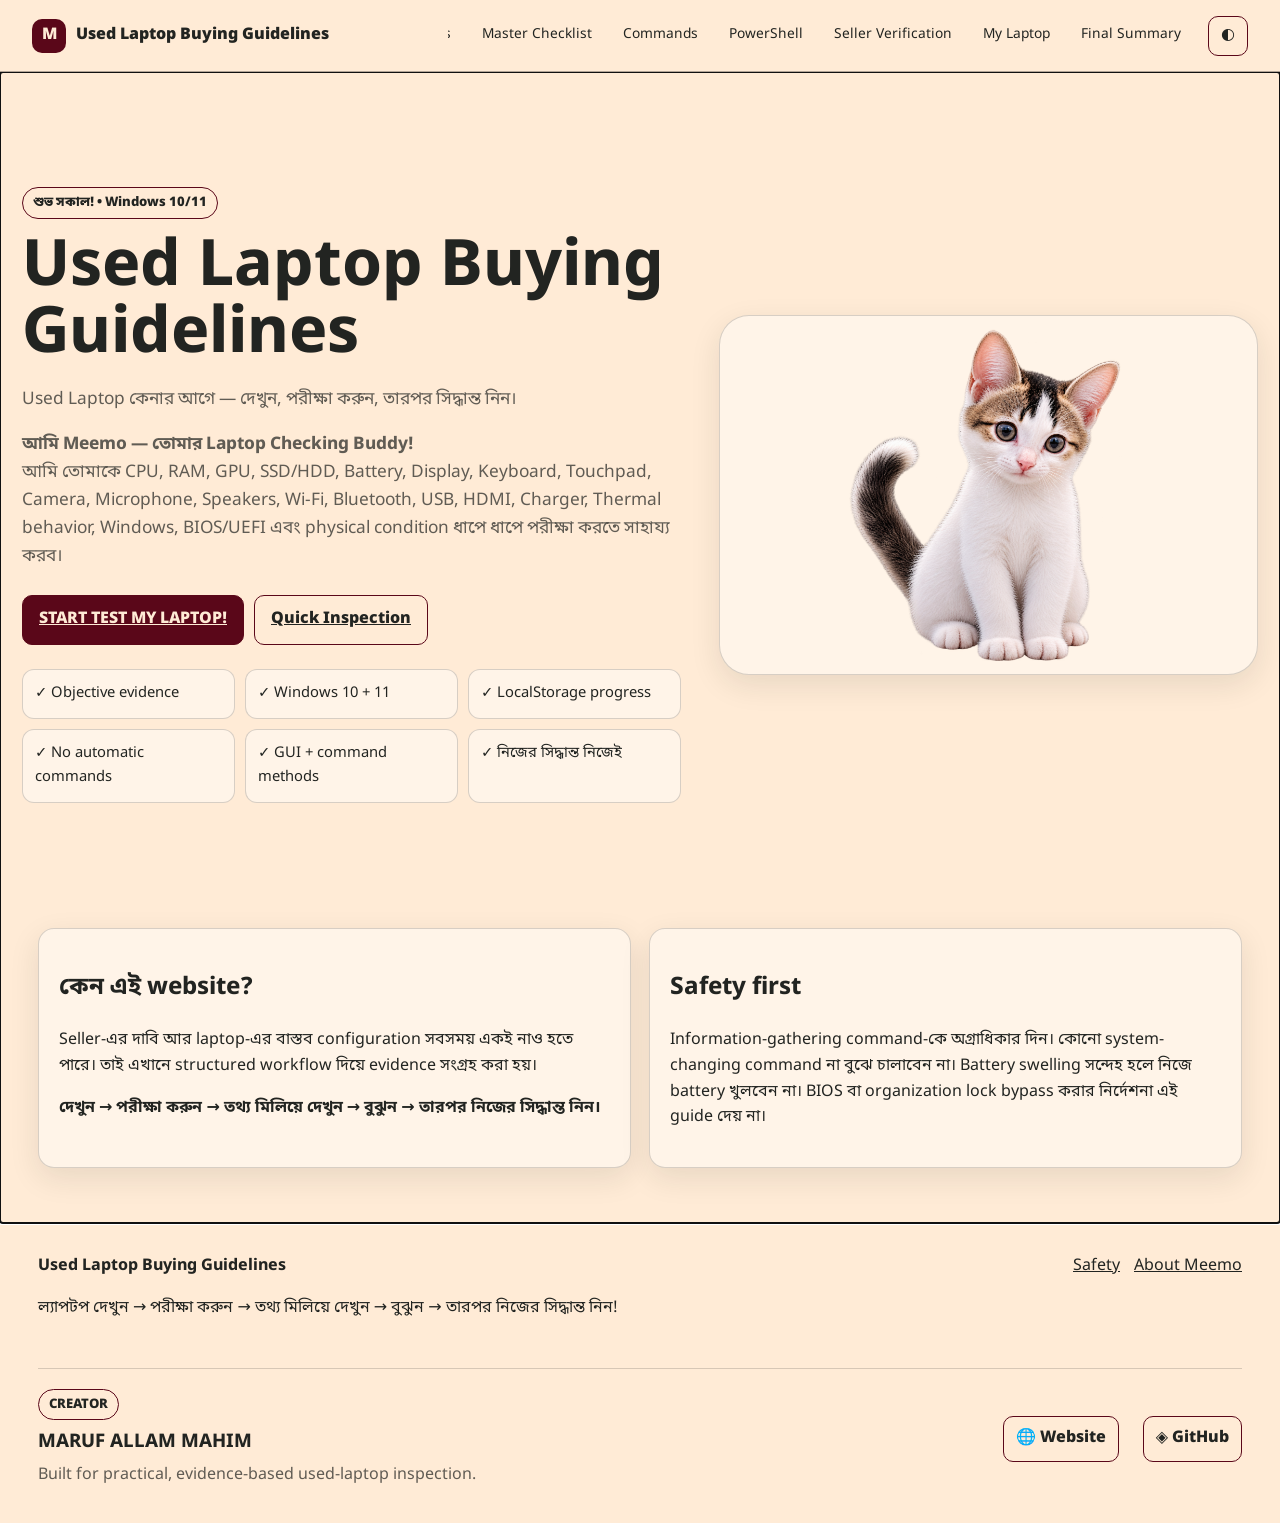
==== commit 71669ad8: "Add files via upload Signed-off-by: Maruf Allam Mahim  <marufallammahim@gmail.com>" ====
--- a/index.html
+++ b/index.html
@@ -208,7 +208,7 @@
 
   <footer class="site-footer">
     <div><strong>Used Laptop Buying Guidelines</strong>
-      <p>দেখুন → পরীক্ষা করুন → তথ্য মিলিয়ে দেখুন → বুঝুন → তারপর নিজের সিদ্ধান্ত নিন।</p>
+      <p>ল্যাপটপ দেখুন → পরীক্ষা করুন → তথ্য মিলিয়ে দেখুন → বুঝুন → তারপর নিজের সিদ্ধান্ত নিন!</p>
     </div>
     <div><a href="#safety">Safety</a><a href="#about">About Meemo</a></div>
   
@@ -219,7 +219,7 @@
         <p class="muted" style="margin:0">Built for practical, evidence-based used-laptop inspection.</p>
       </div>
       <div class="creator-links" aria-label="Creator links">
-        <a href="https://usedlaptopbuyingguidelines.github.io/" target="_blank" rel="noopener noreferrer">🌐 Website</a>
+        <a href="https://marufallammahim.github.io/" target="_blank" rel="noopener noreferrer">🌐 Website</a>
         <a href="https://github.com/marufallammahim" target="_blank" rel="noopener noreferrer">◈ GitHub</a>
       </div>
     </div>
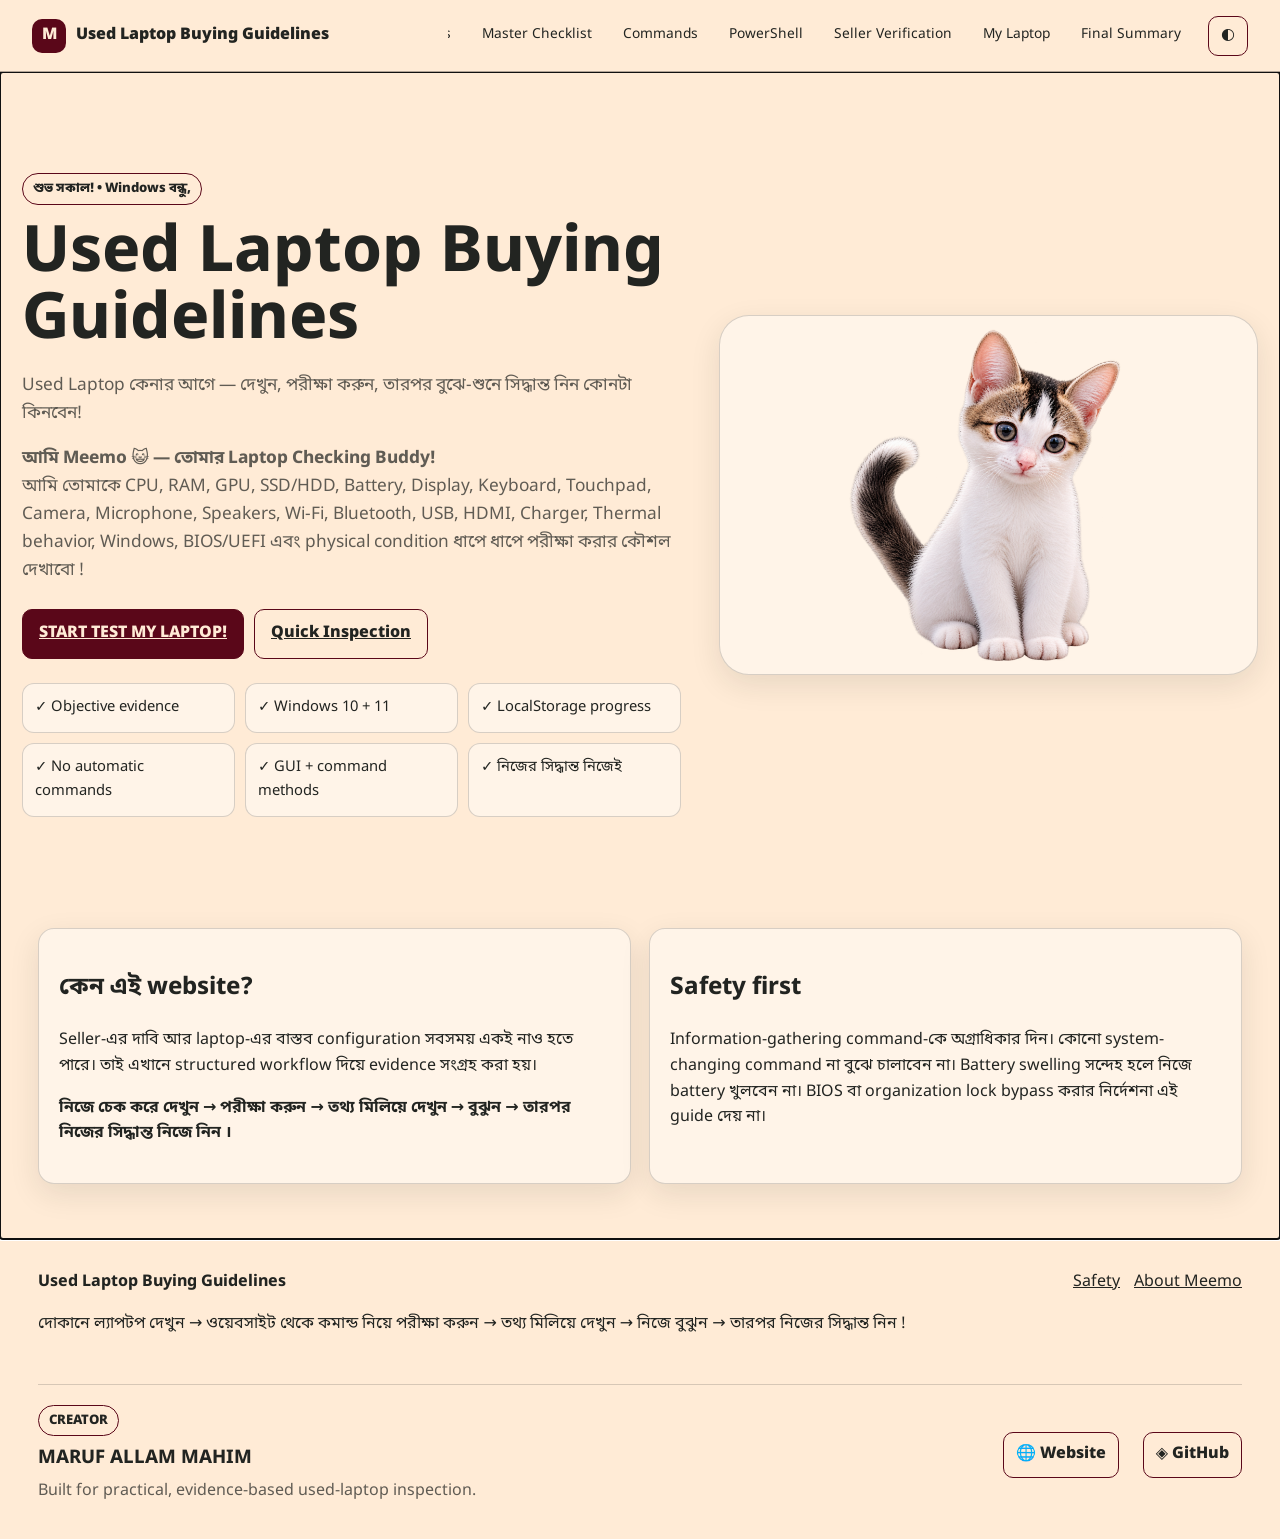
==== commit 8f005523: "update index.html" ====
--- a/index.html
+++ b/index.html
@@ -208,7 +208,7 @@
 
   <footer class="site-footer">
     <div><strong>Used Laptop Buying Guidelines</strong>
-      <p>ল্যাপটপ দেখুন → পরীক্ষা করুন → তথ্য মিলিয়ে দেখুন → বুঝুন → তারপর নিজের সিদ্ধান্ত নিন!</p>
+      <p>দোকানে ল্যাপটপ দেখুন → ওয়েবসাইট থেকে কমান্ড নিয়ে পরীক্ষা করুন → তথ্য মিলিয়ে দেখুন → নিজে বুঝুন → তারপর নিজের সিদ্ধান্ত নিন !</p>
     </div>
     <div><a href="#safety">Safety</a><a href="#about">About Meemo</a></div>
   
@@ -235,7 +235,7 @@
 (function(){
 'use strict';
 
-const T=(id,title,sectionKey,purpose,gui,steps,command,where,expected,interpretation,warnings=[],platform='Windows 10/11',next='পরের test-এ যাও।',admin=false)=>({id,title,sectionKey,purpose,gui,steps,command,where,expected,interpretation,warnings,platform,next,admin});
+const T=(id,title,sectionKey,purpose,gui,steps,command,where,expected,interpretation,warnings=[],platform='Working On Windows 10/11',next='পরের test-এ যাও।',admin=false)=>({id,title,sectionKey,purpose,gui,steps,command,where,expected,interpretation,warnings,platform,next,admin});
 const inspectionSections=[
 {id:'identity',title:'Part 1 — Laptop Identity & Configuration',tests:[
 T('system-info','System Information','identity','(মেশিনের model, BIOS এবং মূল configuration seller-এর তথ্যের সঙ্গে মিলিয়ে দেখার জন্য)','Start → Search → System Information → System Information খুলুন',['System Manufacturer, System Model, System Type, Processor, BIOS Version/Date, Installed Physical Memory, BaseBoard Manufacturer/Product/Version খুঁজুন।'],'msinfo32','Command Prompt / Run','উল্লিখিত system ও baseboard fields দেখা যাবে।','এগুলো seller-এর specification, invoice ও laptop label-এর সঙ্গে মিলিয়ে দেখুন।',['Model বা serial তথ্য অমিল হলে কারণ যাচাই করুন।']),
@@ -348,7 +348,7 @@
 const $$=(s,root=document)=>[...root.querySelectorAll(s)];
 function esc(v=''){return String(v).replace(/[&<>"']/g,m=>({'&':'&amp;','<':'&lt;','>':'&gt;','"':'&quot;',"'":'&#039;'}[m]))}
 async function copyText(text){try{await navigator.clipboard.writeText(text);return true}catch{const ta=document.createElement('textarea');ta.value=text;ta.style.position='fixed';ta.style.opacity='0';document.body.appendChild(ta);ta.select();let ok=false;try{ok=document.execCommand('copy')}catch{}ta.remove();return ok}}
-function greeting(){const h=new Date().getHours();if(h>=5&&h<12)return 'শুভ সকাল!';if(h>=12&&h<18)return 'শুভ বিকেল!';if(h>=18&&h<23)return 'শুভ সন্ধ্যা!';return 'শুভ রাত্রি!'}
+function greeting(){const h=new Date().getHours();if(h>=5&&h<12)return 'শুভ সকাল!';if(h>=12&&h<18)return 'শুভ বিকেল!';if(h>=18&&h<23)return 'শুভ সন্ধ্যা !';return 'শুভ রাত্রি !'}
 function statusLabel(s){return ({checked:'✓ Checked',warning:'⚠ Warning',problem:'! Problem Found',more:'? Need More Inspection',skipped:'— Skipped',none:'Not Checked'})[s||'none']}
 function normalize(s){return String(s||'').toLowerCase()}
 
@@ -363,7 +363,7 @@
  ports:'প্রতিটি port বাস্তবে device দিয়ে পরীক্ষা করো। USB-C দেখলেই সব feature আছে ধরে নিও না।',
  windows:'Windows activation, update ও organization status দেখে laptop-এর software অবস্থাটা বুঝি।',
  physical:'এখন body, hinge, screws, ports এবং liquid/corrosion-এর চিহ্ন মন দিয়ে দেখো।',
- default:'চলো ধাপে ধাপে এগোই। যা দেখবে, সেটাই নোট করো—অনুমান নয়, evidence সংগ্রহ করাই লক্ষ্য।'
+ default:'চলো ধাপে ধাপে এগোই । যা দেখবে, সেটাই নোট করো—অনুমান নয়, evidence সংগ্রহ করাই আসল লক্ষ্য!'
 };
 function meemoKey(test){const t=(test?.title||'').toLowerCase();for(const k of Object.keys(meemoMessages)){if(t.includes(k))return k}return test?.sectionKey||'default'}
 function setMeemoState(el,state='idle'){if(!el)return;el.dataset.state=state}
@@ -445,17 +445,17 @@
 applyTheme();
 function counts(){const vals=Object.values(state.statuses);return {checked:vals.filter(x=>x==='checked').length,warning:vals.filter(x=>x==='warning').length,problem:vals.filter(x=>x==='problem').length,more:vals.filter(x=>x==='more').length,skipped:vals.filter(x=>x==='skipped').length,done:vals.filter(x=>x&&x!=='none').length}}
 function shell(title,subtitle,body){return `<div class="page"><div class="section-head"><div><div class="eyebrow">MEEEMO • INSPECTION ASSISTANT</div><h2>${esc(title)}</h2><p class="muted">${esc(subtitle)}</p></div></div>${body}</div>`}
-function home(){return `<section class="hero" id="home"><div><span class="eyebrow">${esc(greeting())} • Windows 10/11</span><h1>Used Laptop Buying Guidelines</h1><p>Used Laptop কেনার আগে — দেখুন, পরীক্ষা করুন, তারপর সিদ্ধান্ত নিন।</p><p><strong>আমি Meemo — তোমার Laptop Checking Buddy!</strong><br>আমি তোমাকে CPU, RAM, GPU, SSD/HDD, Battery, Display, Keyboard, Touchpad, Camera, Microphone, Speakers, Wi-Fi, Bluetooth, USB, HDMI, Charger, Thermal behavior, Windows, BIOS/UEFI এবং physical condition ধাপে ধাপে পরীক্ষা করতে সাহায্য করব।</p><div class="hero-actions"><a class="btn primary" href="#dashboard">START TEST MY LAPTOP!</a><a class="btn" href="#quick">Quick Inspection</a></div><div class="feature-grid">${['Objective evidence','Windows 10 + 11','LocalStorage progress','No automatic commands','GUI + command methods','নিজের সিদ্ধান্ত নিজেই'].map(x=>`<div class="feature">✓ ${esc(x)}</div>`).join('')}</div></div><div class="meemo-stage"><div class="meemo-wrap"><img src="${MEEMO_PNG_DATA}" alt="Meemo animated cat assistant"></div></div></section><div class="page"><div class="grid-2"><div class="panel"><h2>কেন এই website?</h2><p>Seller-এর দাবি আর laptop-এর বাস্তব configuration সবসময় একই নাও হতে পারে। তাই এখানে structured workflow দিয়ে evidence সংগ্রহ করা হয়।</p><p><strong>দেখুন → পরীক্ষা করুন → তথ্য মিলিয়ে দেখুন → বুঝুন → তারপর নিজের সিদ্ধান্ত নিন।</strong></p></div><div class="panel"><h2>Safety first</h2><p>Information-gathering command-কে অগ্রাধিকার দিন। কোনো system-changing command না বুঝে চালাবেন না। Battery swelling সন্দেহ হলে নিজে battery খুলবেন না। BIOS বা organization lock bypass করার নির্দেশনা এই guide দেয় না।</p></div></div></div>`}
+function home(){return `<section class="hero" id="home"><div><span class="eyebrow">${esc(greeting())} • Windows বন্ধু, </span><h1>Used Laptop Buying Guidelines</h1><p>Used Laptop কেনার আগে — দেখুন, পরীক্ষা করুন, তারপর বুঝে-শুনে সিদ্ধান্ত নিন কোনটা কিনবেন!</p><p><strong>আমি Meemo  😺  — তোমার Laptop Checking Buddy!</strong><br>আমি তোমাকে CPU, RAM, GPU, SSD/HDD, Battery, Display, Keyboard, Touchpad, Camera, Microphone, Speakers, Wi-Fi, Bluetooth, USB, HDMI, Charger, Thermal behavior, Windows, BIOS/UEFI এবং physical condition ধাপে ধাপে পরীক্ষা করার কৌশল দেখাবো !</p><div class="hero-actions"><a class="btn primary" href="#dashboard">START TEST MY LAPTOP!</a><a class="btn" href="#quick">Quick Inspection</a></div><div class="feature-grid">${['Objective evidence','Windows 10 + 11','LocalStorage progress','No automatic commands','GUI + command methods','নিজের সিদ্ধান্ত নিজেই'].map(x=>`<div class="feature">✓ ${esc(x)}</div>`).join('')}</div></div><div class="meemo-stage"><div class="meemo-wrap"><img src="${MEEMO_PNG_DATA}" alt="Meemo animated cat assistant"></div></div></section><div class="page"><div class="grid-2"><div class="panel"><h2>কেন এই website?</h2><p>Seller-এর দাবি আর laptop-এর বাস্তব configuration সবসময় একই নাও হতে পারে। তাই এখানে structured workflow দিয়ে evidence সংগ্রহ করা হয়।</p><p><strong>নিজে চেক করে দেখুন → পরীক্ষা করুন → তথ্য মিলিয়ে দেখুন → বুঝুন → তারপর নিজের সিদ্ধান্ত নিজে নিন ।</strong></p></div><div class="panel"><h2>Safety first</h2><p>Information-gathering command-কে অগ্রাধিকার দিন। কোনো system-changing command না বুঝে চালাবেন না। Battery swelling সন্দেহ হলে নিজে battery খুলবেন না। BIOS বা organization lock bypass করার নির্দেশনা এই guide দেয় না।</p></div></div></div>`}
 function dashboard(){const c=counts(),pct=Math.round(c.done/total*100);return shell('Inspection Dashboard','Laptop সামনে রেখে step-by-step inspection চালাও।',`<div class="panel"><div class="stat-grid"><div class="stat"><strong>${c.done} / ${total}</strong>Tests Completed</div><div class="stat"><strong>${c.checked}</strong>Checked</div><div class="stat"><strong>${c.warning}</strong>Warnings</div><div class="stat"><strong>${c.problem}</strong>Problems</div><div class="stat"><strong>${c.more+c.skipped}</strong>Need / Skipped</div></div><div class="dashboard-progress" style="margin-top:15px"><div class="progress" aria-label="Inspection progress"><span style="width:${pct}%"></span></div><p class="progress-label"><strong>Inspection Progress: ${pct}%</strong></p></div></div><div class="grid-3" style="margin-top:18px"><a class="panel" href="#tests"><h3>All Tests</h3><p>সব ${total}টি inspection item একসঙ্গে দেখুন।</p></a><a class="panel" href="#quick"><h3>Quick Inspection</h3><p>30–45 মিনিটের focused sequence চালান।</p></a><a class="panel" href="#summary"><h3>Final Summary</h3><p>সংগৃহীত evidence, warning ও অসম্পূর্ণ test দেখুন।</p></a></div><div class="panel" style="margin-top:18px"><h3>Reset Inspection</h3><p>সব status, notes ও seller claims মুছে নতুন inspection শুরু করবে।</p><button class="btn danger" id="resetBtn">Reset Inspection</button></div>`)}
 function tests(){const focus=Array.isArray(state.quickFocusIds)?state.quickFocusIds:[];return shell('All Tests',`সব ${total}টি inspection item এখানে একসঙ্গে আছে। প্রতিটি card-এ কেন জরুরি, কীভাবে পরীক্ষা করবে, GUI method, command, expected output, interpretation ও status control আছে.`,`${focus.length?`<div class="alert quick-focus-banner"><strong>Quick Inspection focus:</strong> এই ধাপে ${focus.length}টি test দেখানো হয়েছে। সব 70টি test নিচেও আছে। সংশ্লিষ্ট card-গুলো burgundy highlight করা হয়েছে।</div>`:''}<div class="panel"><div class="toolbar"><input id="search" class="search" type="search" placeholder="Search: battery, SSD, USB, BIOS, RAM, Wi-Fi…" aria-label="Search tests"><select id="filter" class="select"><option value="all">All</option><option value="none">Not Checked</option><option value="checked">Checked</option><option value="warning">Warning</option><option value="problem">Problem</option><option value="more">Need More Inspection</option><option value="skipped">Skipped</option></select><button class="btn" id="expandAll">Expand All</button><button class="btn" id="collapseAll">Collapse All</button></div></div><div id="testDatabase">${inspectionSections.map(s=>`<details class="category" open><summary>${esc(s.title)} <span class="muted">(${s.tests.length} tests)</span></summary><div class="test-list">${s.tests.map(t=>renderTestCard(t,state)).join('')}</div></details>`).join('')}</div>`)}
 function quick(){return shell('30–45 Minute Quick Inspection Mode','Focused sequence — timer is only a guide and never executes any system operation.',`<div class="panel"><div class="timer" id="timer">45:00</div><div class="toolbar" style="justify-content:center"><button class="btn primary" id="startTimer">Start Timer</button><button class="btn" id="pauseTimer">Pause</button><button class="btn" id="resetTimer">Reset</button></div><p class="muted" style="text-align:center">Timer কোনো Windows command বা system operation চালায় না।</p></div><div class="alert" style="margin-top:18px"><strong>এই mode কীভাবে কাজ করে?</strong><p>প্রতিটি ধাপে <strong>Open Tests</strong> চাপলে সংশ্লিষ্ট test-গুলোর পূর্ণ নির্দেশনা All Tests-এ খুলবে। সেখানে কেন test জরুরি, কোথায় করতে হবে, GUI পদ্ধতি, command, কী output দেখবে, result-এর অর্থ এবং status দেওয়ার ব্যবস্থা থাকবে।</p></div><div class="quick-steps" style="margin-top:18px">${quickSequence.map(([time,title,ids])=>{const first=ids[0];return `<div class="quick-step"><strong>${time}</strong><h3>${esc(title)}</h3><p>${ids.map(id=>{const t=allTests.find(x=>x.id===id);return t?`• ${esc(t.title)}`:''}).join('<br>')}</p><div class="toolbar"><button class="btn primary quick-open" type="button" data-quick-group="${esc(ids.join(','))}">Open Tests</button>${ids.length>1?ids.slice(0,3).map(id=>{const t=allTests.find(x=>x.id===id);return t?`<button class="btn ghost quick-single" type="button" data-quick-single="${esc(id)}">${esc(t.title)}</button>`:''}).join(''):''}</div></div>`}).join('')}</div><div class="panel" style="margin-top:18px"><h3>Quick-mode principle</h3><p>এটি full inspection-এর replacement নয়। সময় কম হলে highest-value evidence আগে সংগ্রহ করতে সাহায্য করে। গুরুত্বপূর্ণ সন্দেহ থাকলে সংশ্লিষ্ট full test-এ ফিরে যাও।</p></div>`)}
 function commands(){return shell('MASTER COMMAND SHEET','Information-gathering Windows commands. JavaScript কখনো command execute করবে না.',`<div class="command-list">${masterCommands.map((x,i)=>renderCommandCard(x,i)).join('')}</div>`)}
 function powershell(){return shell('MASTER POWERSHELL SHEET','PowerShell inventory commands — copy করে manually run করুন।',`<div class="command-list">${powershellCommands.map((x,i)=>renderCommandCard(x,i,true)).join('')}</div><div class="panel" style="margin-top:18px"><strong>Note:</strong> Output build, edition ও hardware অনুযায়ী কিছুটা ভিন্ন হতে পারে।</div>`)}
-function seller(){const fields=['CPU','RAM','SSD','GPU','Display','Battery','Model','Charger'];return shell('Seller Claim Verification','Seller-এর বক্তব্য এবং observed result পাশাপাশি record করুন। Mismatch automatically fraud প্রমাণ করে না.',`<div class="panel"><div class="table-wrap"><table class="claim-table"><thead><tr><th>Item</th><th>Seller says</th><th>Actual result</th><th>Status</th></tr></thead><tbody>${fields.map(k=>`<tr><td>${k}</td><td><input data-claim="${k}:seller" value="${esc(state.claims[k+':seller']||'')}"></td><td><input data-claim="${k}:actual" value="${esc(state.claims[k+':actual']||'')}"></td><td><select class="select" data-claim-status="${k}">${["Not checked","Matched","Difference found","Needs clarification"].map(v=>`<option ${((state.claims[k+":status"]||"Not checked")===v)?"selected":""}>${v}</option>`).join("")}</select></td></tr>`).join('')}</tbody></table></div><p class="alert" style="margin-top:15px">Seller-এর তথ্য এবং laptop-এর বর্তমান তথ্যের মধ্যে পার্থক্য পাওয়া গেলে কারণটি seller-এর কাছে যাচাই করুন।</p></div>`)}
+function seller(){const fields=['CPU','RAM','SSD','GPU','Display','Battery','Model','Charger'];return shell('Seller Claim Verification','Seller-এর বক্তব্য এবং observed result পাশাপাশি record করুন। Mismatch automatically fraud প্রমাণ করে না.',`<div class="panel"><div class="table-wrap"><table class="claim-table"><thead><tr><th>Item</th><th>Seller says</th><th>Actual result</th><th>Status</th></tr></thead><tbody>${fields.map(k=>`<tr><td>${k}</td><td><input data-claim="${k}:seller" value="${esc(state.claims[k+':seller']||'')}"></td><td><input data-claim="${k}:actual" value="${esc(state.claims[k+':actual']||'')}"></td><td><select class="select" data-claim-status="${k}">${["Not checked","Matched","Difference found","Needs clarification"].map(v=>`<option ${((state.claims[k+":status"]||"Not checked")===v)?"selected":""}>${v}</option>`).join("")}</select></td></tr>`).join('')}</tbody></table></div><p class="alert" style="margin-top:15px">Seller-এর তথ্য এবং laptop-এর বর্তমান তথ্যের মধ্যে পার্থক্য পাওয়া গেলে কারণটি seller-কে জিজ্ঞেস করে আবার যাচাই করুন।</p></div>`)}
 
 function currentLaptop(){return shell('Check My Current Laptop','একই inspection system ব্যবহার করে নিজের বর্তমান laptop-এর objective information record করুন।',`<div class="grid-2"><div class="panel"><h3>What this mode records</h3><ul><li>CPU / RAM / GPU / Storage</li><li>Battery and Windows status</li><li>Hardware warnings</li><li>Upgradeability evidence</li><li>Your manual notes</li></ul></div><div class="panel"><h3>How to use</h3><p>All Tests থেকে relevant items complete করুন। কোনো arbitrary overall score বা automatic health verdict দেওয়া হয় না।</p><a class="btn primary" href="#tests">Open All Tests</a></div></div><div class="panel" style="margin-top:18px"><h3>Current laptop checklist</h3><p>Dashboard-এর progress, warnings, problems, skipped items এবং Final Summary ব্যবহার করে নিজের device-এর evidence-based record তৈরি করুন।</p></div>`)}
 
-function summary(){const c=counts();const critical=allTests.filter(t=>state.statuses[t.id]==='problem'||state.statuses[t.id]==='warning');const missing=allTests.filter(t=>!state.statuses[t.id]);return shell('Final Inspection Summary','Collected evidence-এর summary; কোনো purchase verdict নয়.',`<div class="summary-grid"><div class="status-box"><strong>${c.done}</strong><br>Completed</div><div class="status-box"><strong>${c.warning}</strong><br>Warnings</div><div class="status-box"><strong>${c.problem}</strong><br>Problems</div><div class="status-box"><strong>${c.skipped}</strong><br>Skipped</div></div><div class="grid-2" style="margin-top:18px"><div class="panel"><h3>Important attention items</h3>${critical.length?`<ul>${critical.map(t=>`<li><strong>${esc(t.title)}</strong> — ${esc(statusLabel(state.statuses[t.id]))}</li>`).join('')}</ul>`:'<p>এখন পর্যন্ত Warning/Problem status manually mark করা হয়নি।</p>'}</div><div class="panel"><h3>Incomplete tests</h3>${missing.length?`<ul>${missing.slice(0,25).map(t=>`<li>${esc(t.title)}</li>`).join('')}</ul>${missing.length>25?`<p>আরও ${missing.length-25}টি অসম্পূর্ণ।</p>`:''}`:'<p>সব test-এ status দেওয়া হয়েছে।</p>'}</div></div><div class="panel" style="margin-top:18px"><h3>System / Hardware / Verification</h3><p>CPU, RAM, GPU, Storage, Windows, Battery, Display, Keyboard, Touchpad, Camera, Microphone, Speakers, Ports, Wi-Fi, Bluetooth, Charger, Physical condition এবং seller claims-এর evidence এই inspection-এর মাধ্যমে record করা যায়।</p><p><strong>কোনো গুরুত্বপূর্ণ test অসম্পূর্ণ থাকলে সেটি আগে সম্পন্ন করুন। তারপর সংগৃহীত তথ্যের ভিত্তিতে নিজের সিদ্ধান্ত নিন।</strong></p><button class="btn primary" id="printReport">Export Inspection Report</button></div>`)}
+function summary(){const c=counts();const critical=allTests.filter(t=>state.statuses[t.id]==='problem'||state.statuses[t.id]==='warning');const missing=allTests.filter(t=>!state.statuses[t.id]);return shell('Final Inspection Summary','Collected evidence-এর summary; কোনো purchase verdict নয়.',`<div class="summary-grid"><div class="status-box"><strong>${c.done}</strong><br>Completed</div><div class="status-box"><strong>${c.warning}</strong><br>Warnings</div><div class="status-box"><strong>${c.problem}</strong><br>Problems</div><div class="status-box"><strong>${c.skipped}</strong><br>Skipped</div></div><div class="grid-2" style="margin-top:18px"><div class="panel"><h3>Important attention items</h3>${critical.length?`<ul>${critical.map(t=>`<li><strong>${esc(t.title)}</strong> — ${esc(statusLabel(state.statuses[t.id]))}</li>`).join('')}</ul>`:'<p>এখন পর্যন্ত Warning/Problem status manually mark করা হয়নি।</p>'}</div><div class="panel"><h3>Incomplete tests</h3>${missing.length?`<ul>${missing.slice(0,25).map(t=>`<li>${esc(t.title)}</li>`).join('')}</ul>${missing.length>25?`<p>আরও ${missing.length-25}টি অসম্পূর্ণ।</p>`:''}`:'<p>সব test-এ status দেওয়া হয়েছে।</p>'}</div></div><div class="panel" style="margin-top:18px"><h3>System / Hardware / Verification</h3><p>CPU, RAM, GPU, Storage, Windows, Battery, Display, Keyboard, Touchpad, Camera, Microphone, Speakers, Ports, Wi-Fi, Bluetooth, Charger, Physical condition এবং seller claims-এর evidence এই inspection-এর মাধ্যমে record করা যায়।</p><p><strong>কোনো গুরুত্বপূর্ণ test অসম্পূর্ণ থাকলে সেটি আগে সম্পন্ন করুন। তারপর সংগৃহীত তথ্যের ভিত্তিতে পরে নিজের সিদ্ধান্ত নিন।</strong></p><button class="btn primary" id="printReport">Export Inspection Report</button></div>`)}
 function simple(title,body){return shell(title,title==='Safety'?'নিরাপদ, evidence-based inspection workflow.':'Meemo তোমাকে inspect করতে সাহায্য করে—decision তোমার.',`<div class="panel">${body}</div>`)}
 function route(){
   const r=location.hash.replace('#','')||'home';
@@ -469,8 +469,8 @@
   else if(r==='seller') html=seller();
   else if(r==='current') html=currentLaptop();
   else if(r==='summary') html=summary();
-  else if(r==='safety') html=simple('Safety',`<h3>Safety Notice</h3><p>কোনো command চালানোর আগে নির্দেশনা পড়ুন। Information-gathering command-কে অগ্রাধিকার দিন। Administrator command-এর ক্ষেত্রে বিশেষ সতর্ক থাকুন। কোনো system-changing command না বুঝে চালাবেন না।</p><p><strong>Battery swelling:</strong> নিজে battery খুলে পরীক্ষা করবেন না।</p><p><strong>BIOS/Organization lock:</strong> seller/authorized support-এর মাধ্যমে resolve করুন; bypass instructions ব্যবহার করবেন না।</p>`);
-  else html=simple('About Meemo',`<div class="meemo-line">${meemoSvg()}<div><h3>আমি Meemo — তোমার Laptop Checking Buddy!</h3><p>আমি friendly inspection guide। আমি evidence সংগ্রহে সাহায্য করি, কিন্তু laptop কিনবে কি না সেই সিদ্ধান্ত আমি নিই না।</p></div></div>`);
+  else if(r==='safety') html=simple('Safety',`<h3>Safety Notice</h3><p>কোনো command চালানোর আগে নির্দেশনা পড়ুন। Information-gathering command-কে অগ্রাধিকার দিন। Administrator command-এর ক্ষেত্রে বিশেষ সতর্ক থাকুন। কোনো system-changing command না বুঝে চালাবেন না। </p><p><strong>Battery swelling:</strong> নিজে battery খুলে পরীক্ষা করবেন না।</p><p><strong>BIOS/Organization lock:</strong> seller/authorized support-এর মাধ্যমে resolve করুন; bypass instructions ব্যবহার করবেন না! <strong><p>- ক্রিয়েটর </p></strong></p>`);
+  else html=simple('About Meemo',`<div class="meemo-line">${meemoSvg()}<div><h3>আমি Meemo 😺 — তোমার ভার্চুয়াল Laptop Checking Buddy!</h3><p>আমি friendly inspection guide। আমি evidence সংগ্রহে সাহায্য করি, কিন্তু laptop কিনবে কি না সেই সিদ্ধান্ত আমি নিই না! আমি শুধু তোমার বিশ্বাস কে ভরসা দেওয়াই ✨</p></div></div>`);
 
   app.innerHTML=html;
   app.classList.remove('route-enter');
@@ -611,7 +611,7 @@
   }
   if(e.target.closest('#resetBtn')){
     e.preventDefault();
-    if(confirm('সব inspection status এবং notes মুছে ফেলতে চান?')){
+    if(confirm('সব inspection status রেকর্ড এবং notes মুছে ফেলতে চান?')){
       state=resetState();
       applyTheme();
       route();
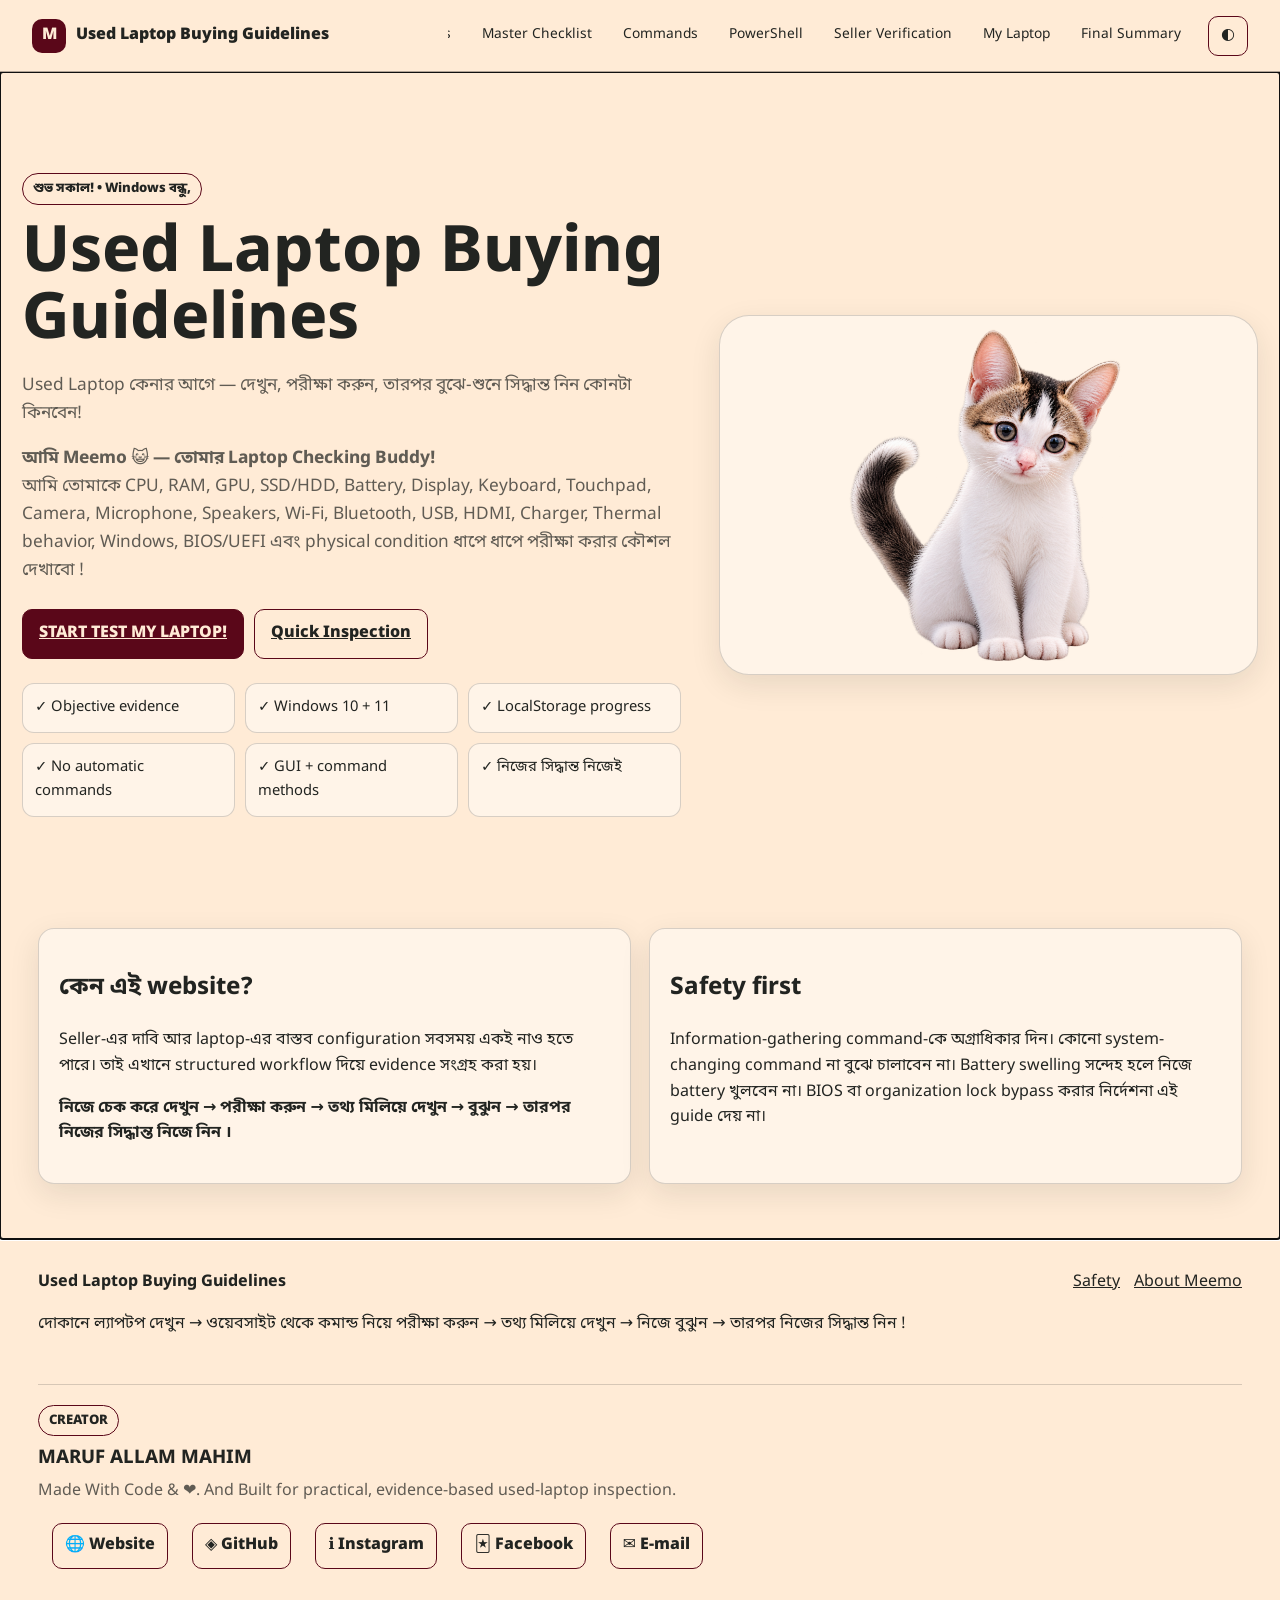
==== commit 55722bc5: "updated Info, And UI" ====
--- a/index.html
+++ b/index.html
@@ -216,12 +216,15 @@
       <div>
         <div class="eyebrow">CREATOR</div>
         <h3 style="margin:8px 0 4px">MARUF ALLAM MAHIM</h3>
-        <p class="muted" style="margin:0">Built for practical, evidence-based used-laptop inspection.</p>
+        <p class="muted" style="margin:0">Made With Code & ❤️. And Built for practical, evidence-based used-laptop inspection.</p>
       </div>
       <div class="creator-links" aria-label="Creator links">
         <a href="https://marufallammahim.github.io/" target="_blank" rel="noopener noreferrer">🌐 Website</a>
         <a href="https://github.com/marufallammahim" target="_blank" rel="noopener noreferrer">◈ GitHub</a>
-      </div>
+                <a href="https://instagram.com/marufallammahim" target="_blank" rel="noopener noreferrer">ℹ️ Instagram</a>
+
+        <a href="https://facebook.com/marufallammahim" target="_blank" rel="noopener noreferrer">🃏 Facebook </a>
+                <a href="mailto:marufallammahim@yahoo.com" target="_blank" rel="noopener noreferrer"> ✉️ E-mail </a></div>
     </div>
 
   </footer>
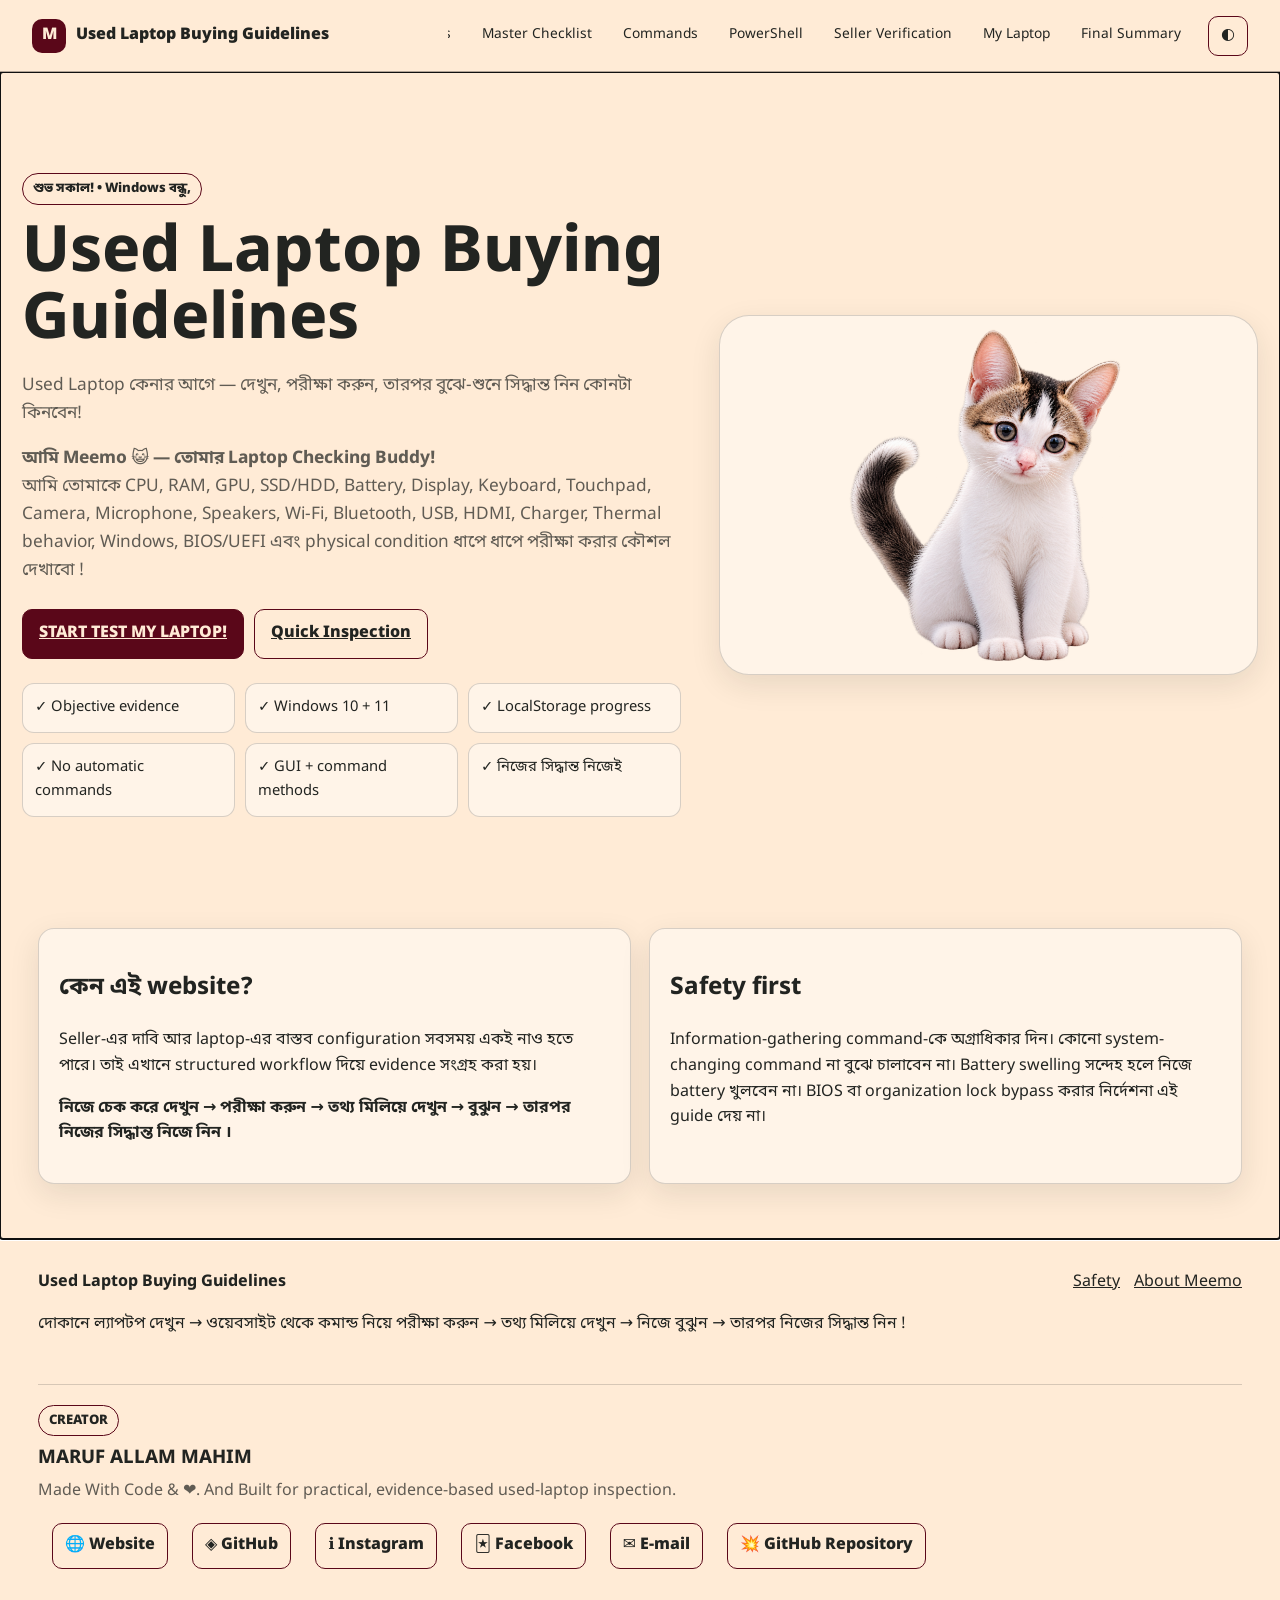
==== commit b9bb1271: "Fixed Some Bugs*" ====
--- a/index.html
+++ b/index.html
@@ -224,7 +224,8 @@
                 <a href="https://instagram.com/marufallammahim" target="_blank" rel="noopener noreferrer">ℹ️ Instagram</a>
 
         <a href="https://facebook.com/marufallammahim" target="_blank" rel="noopener noreferrer">🃏 Facebook </a>
-                <a href="mailto:marufallammahim@yahoo.com" target="_blank" rel="noopener noreferrer"> ✉️ E-mail </a></div>
+                <a href="mailto:marufallammahim@yahoo.com" target="_blank" rel="noopener noreferrer"> ✉️ E-mail </a>
+                        <a href="https://github.com/UsedLaptopBuyingGuidelines/UsedLaptopBuyingGuidelines.github.io" target="_blank" rel="noopener noreferrer">💥 GitHub Repository</a></div>
     </div>
 
   </footer>
